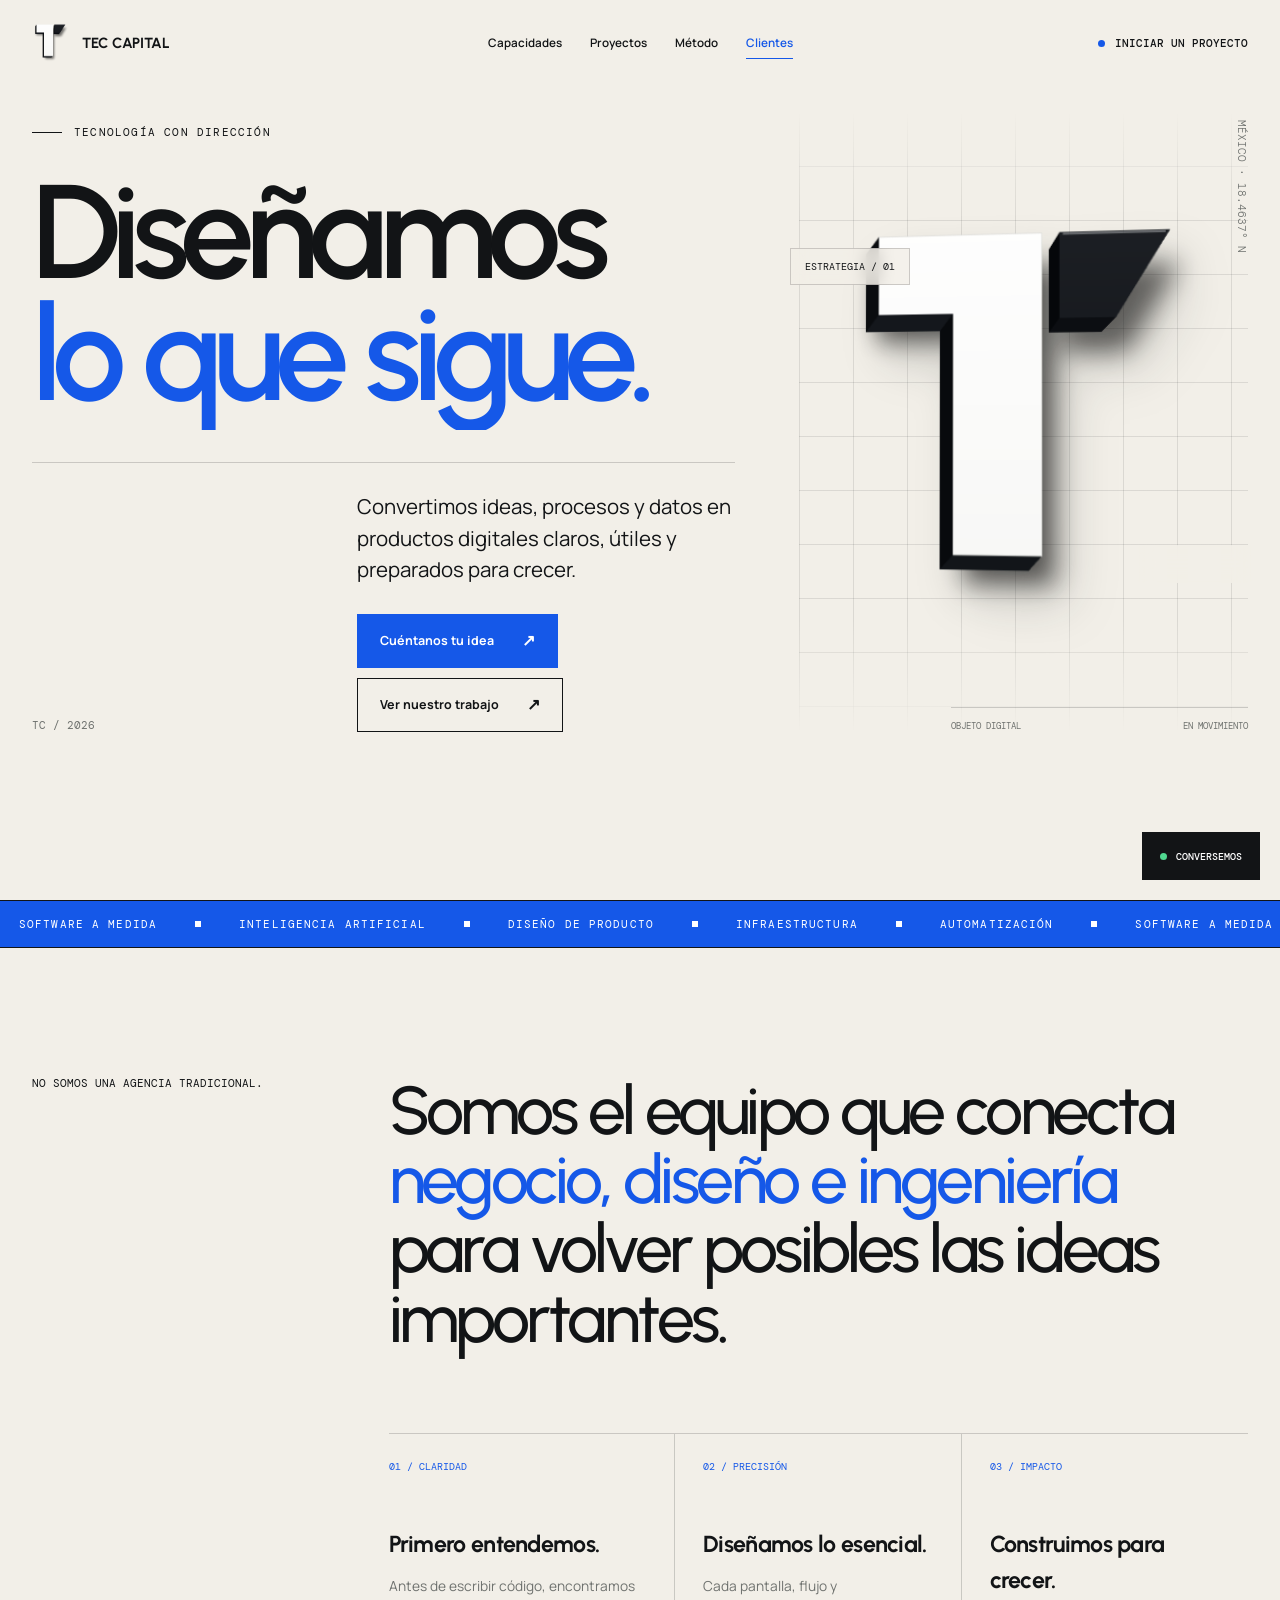
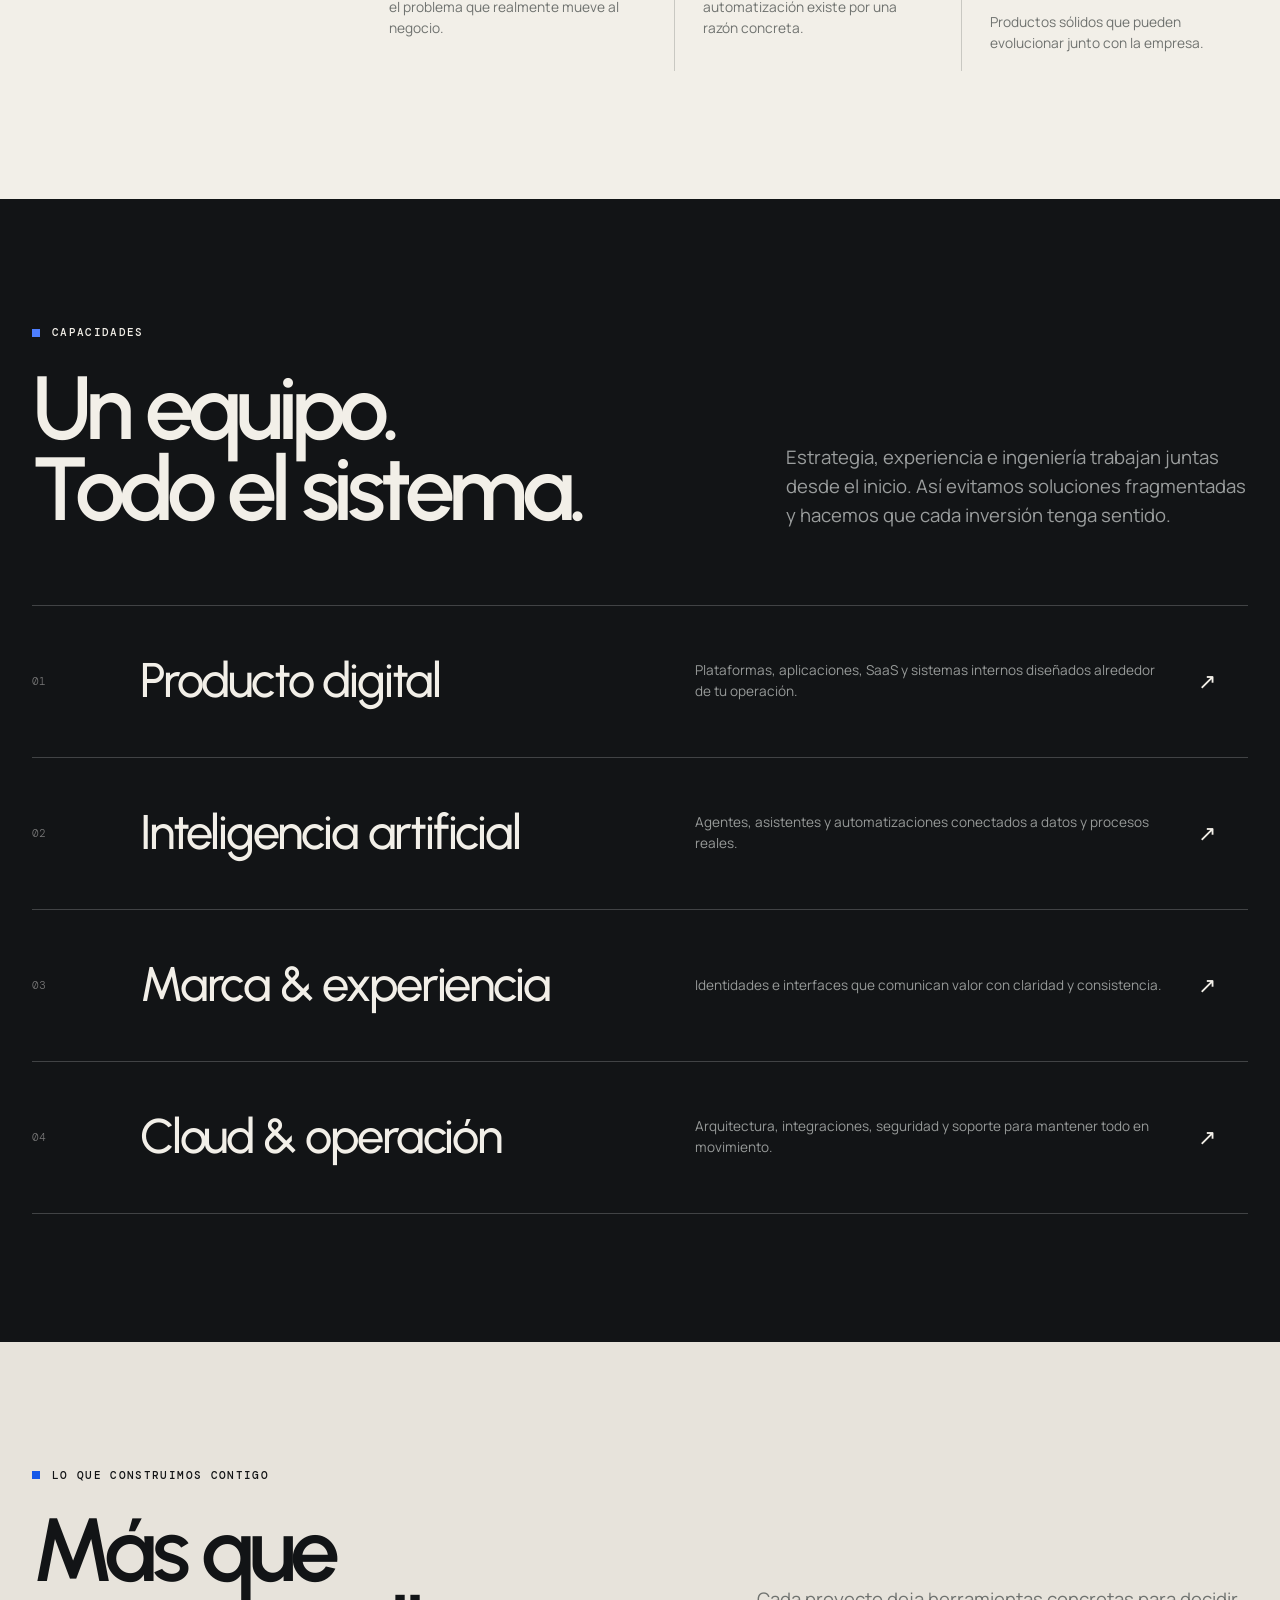
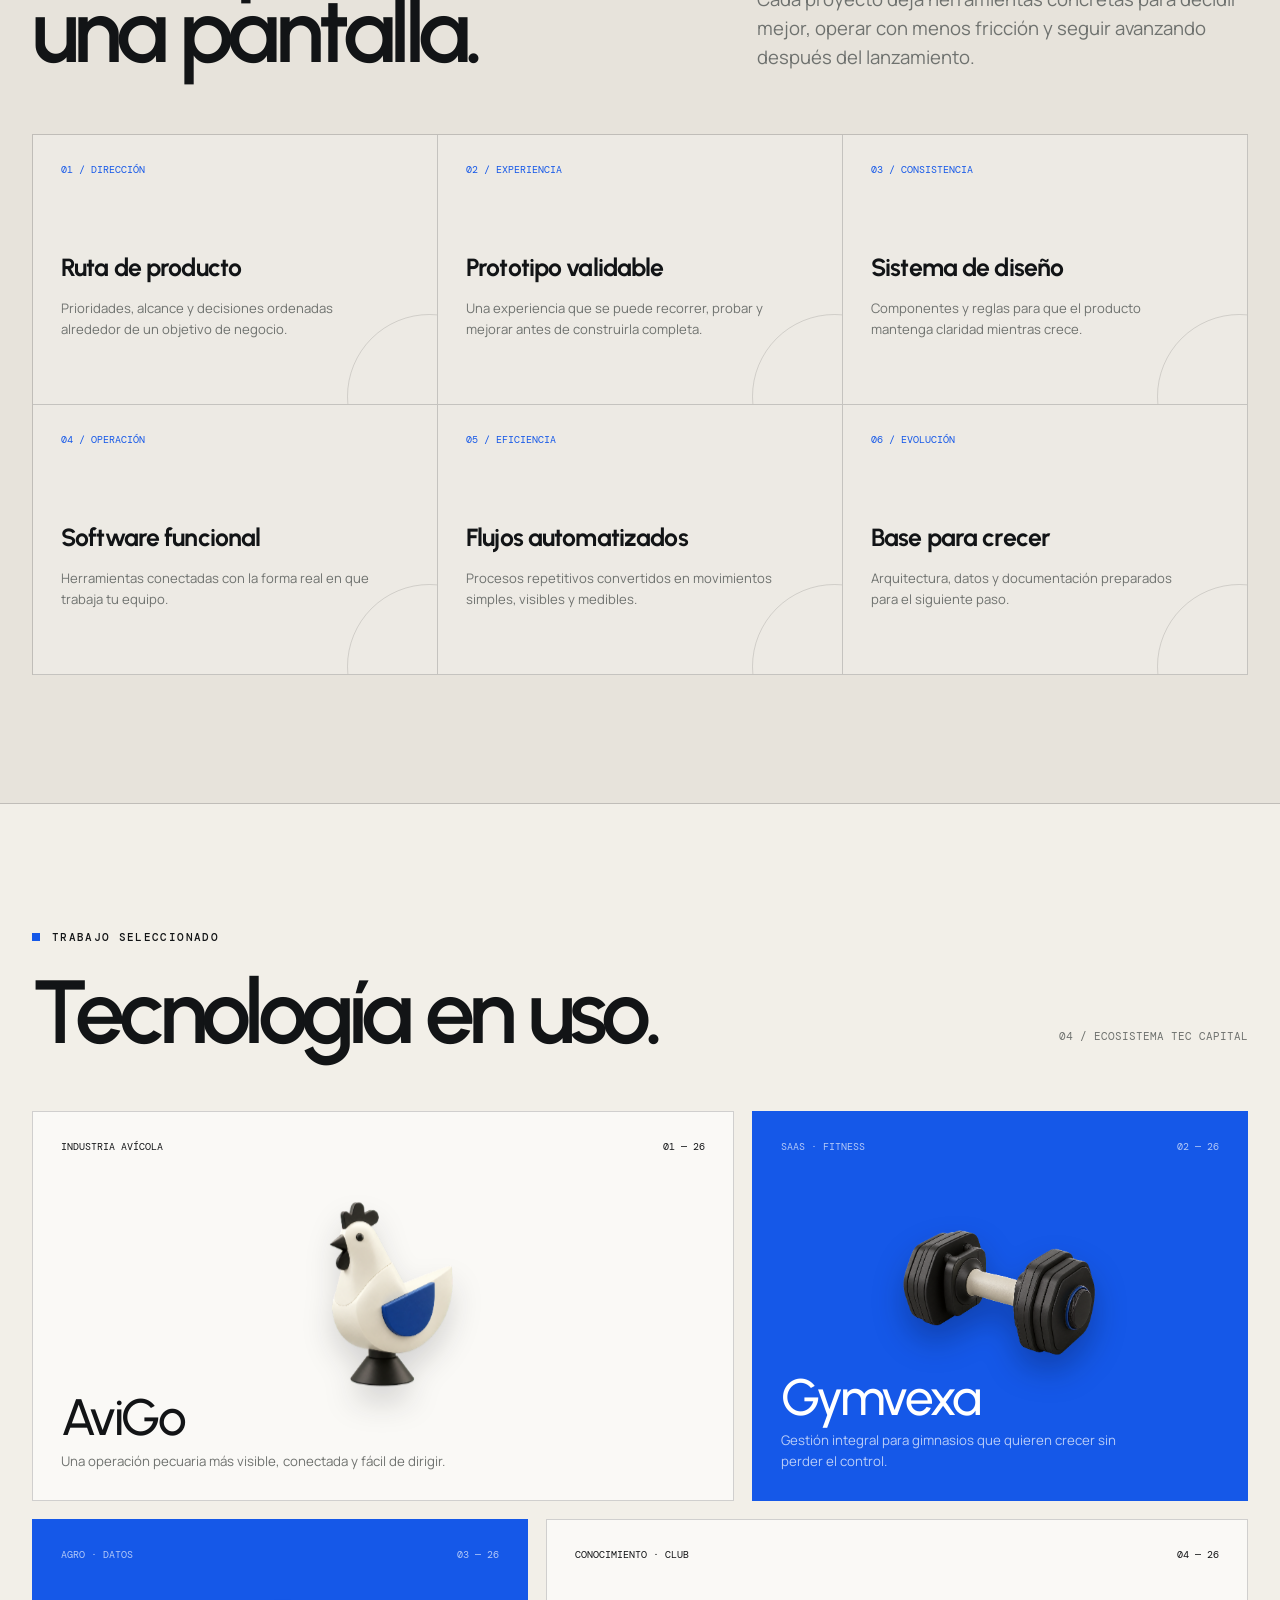
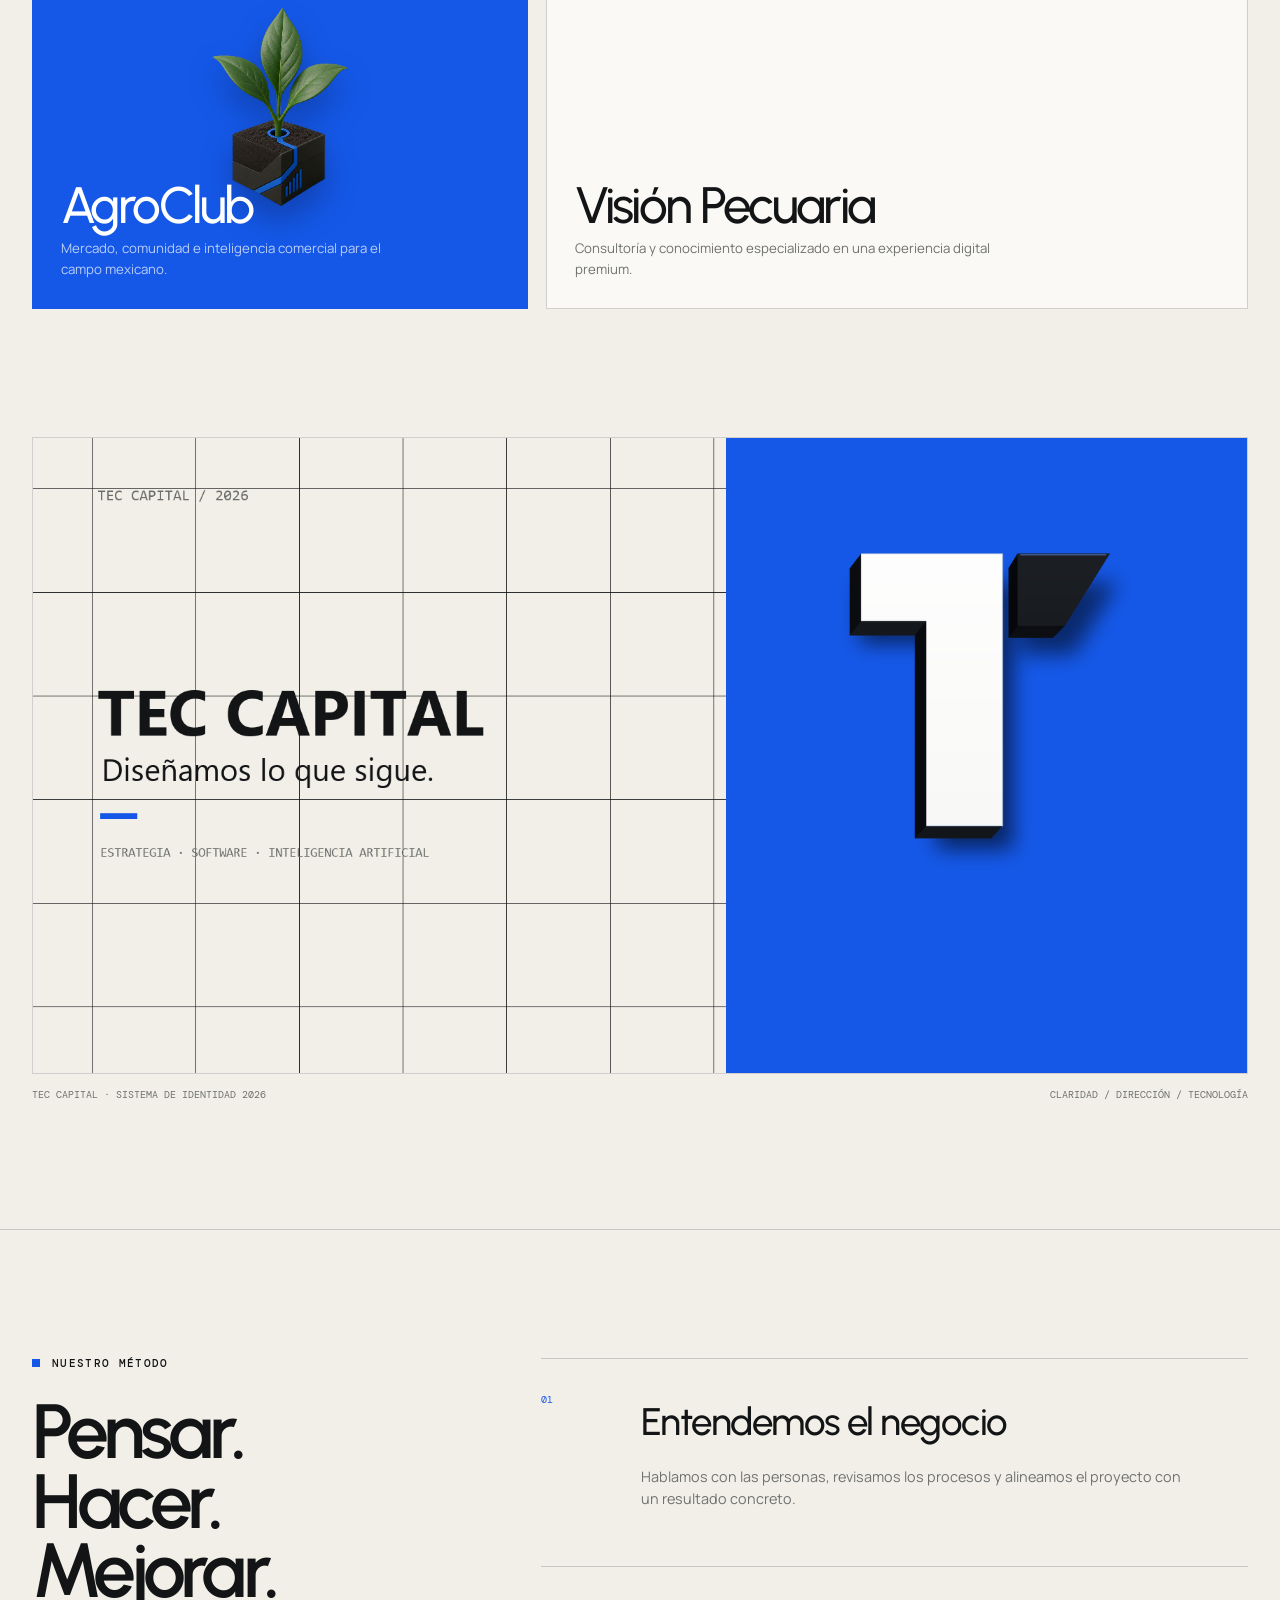
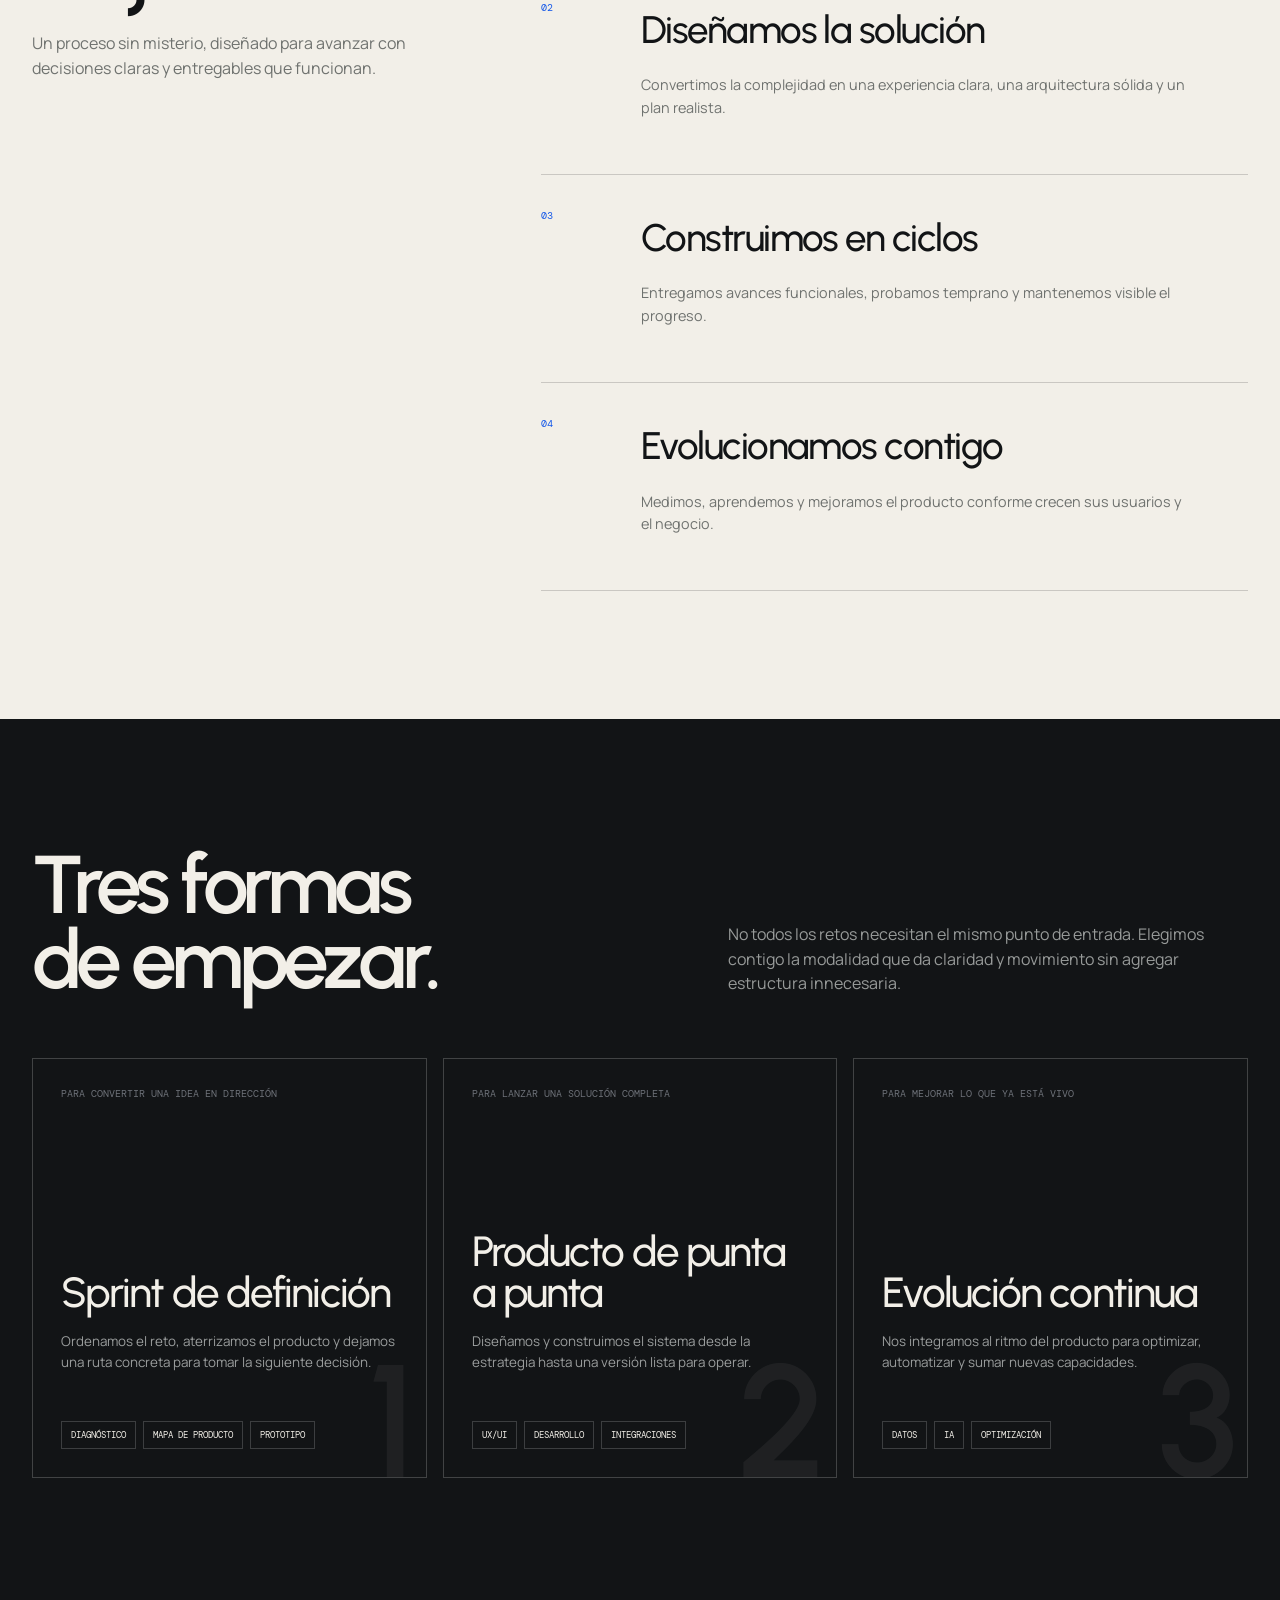
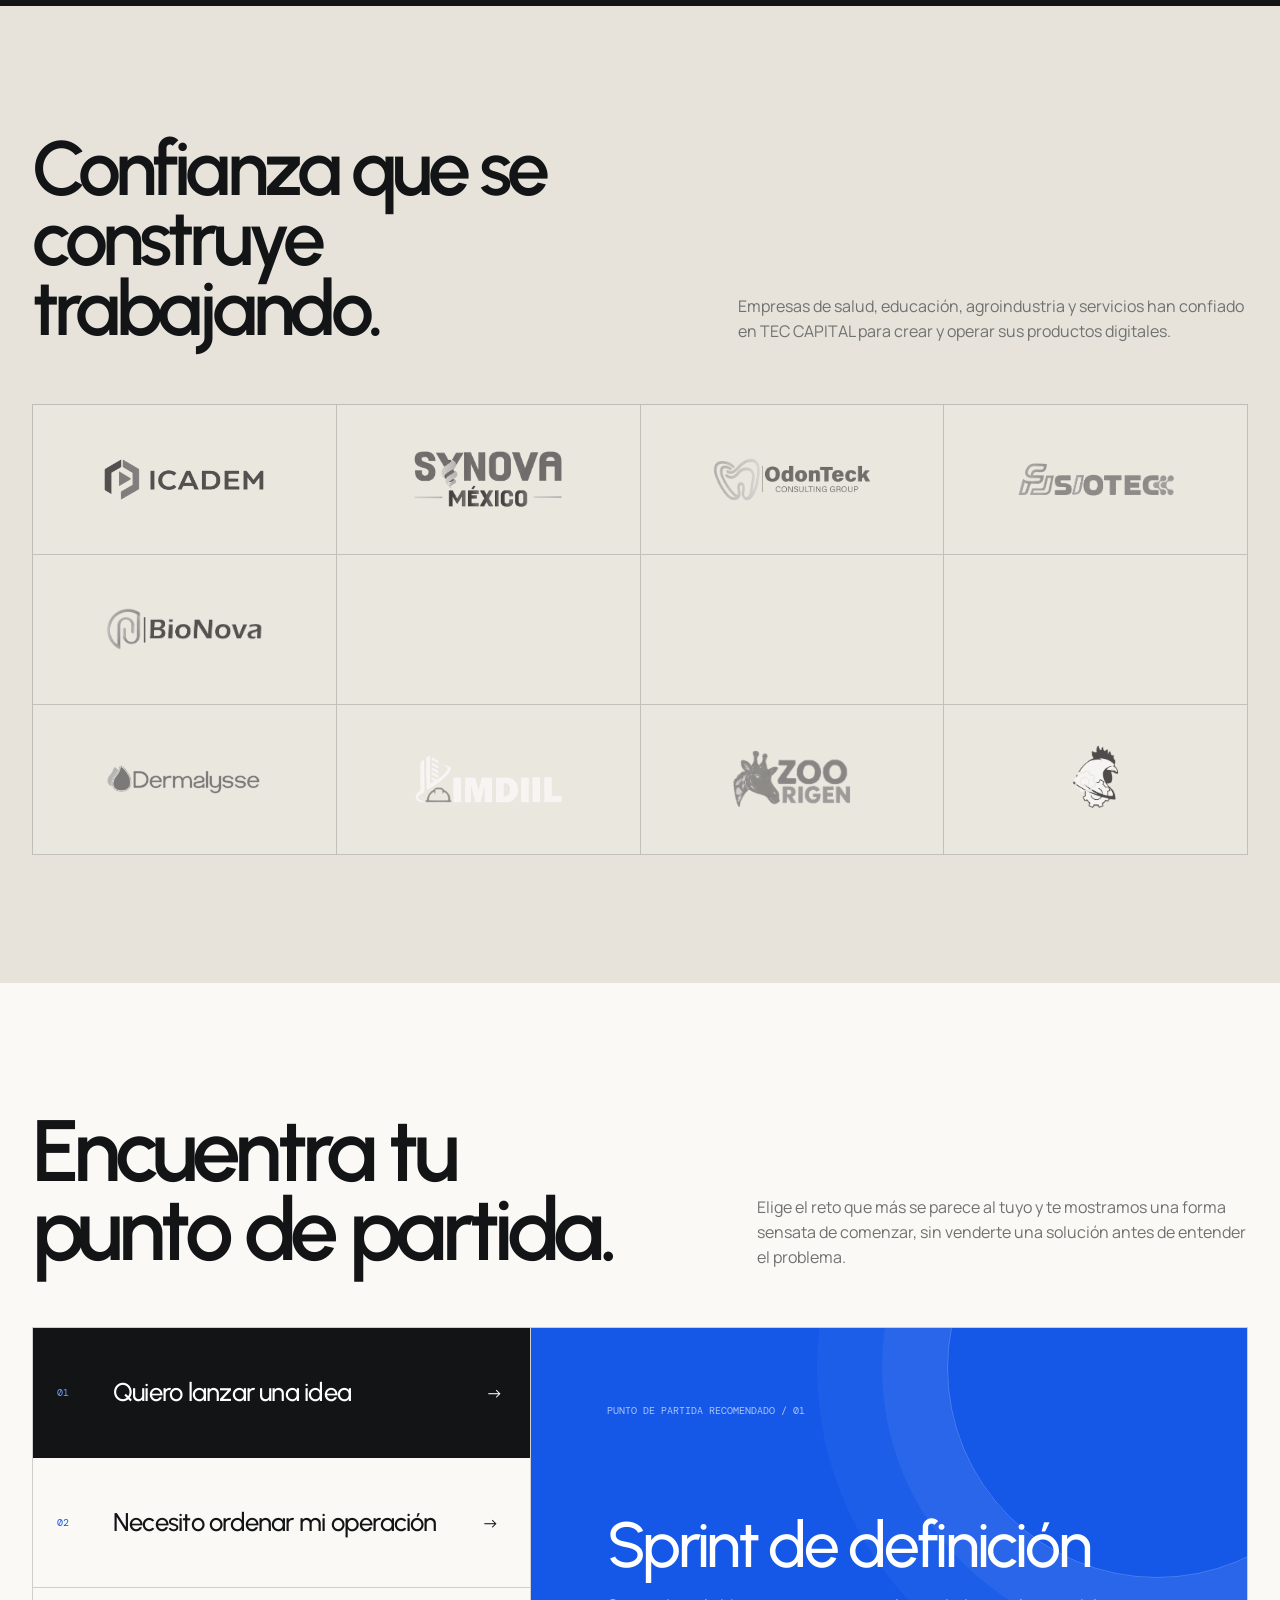
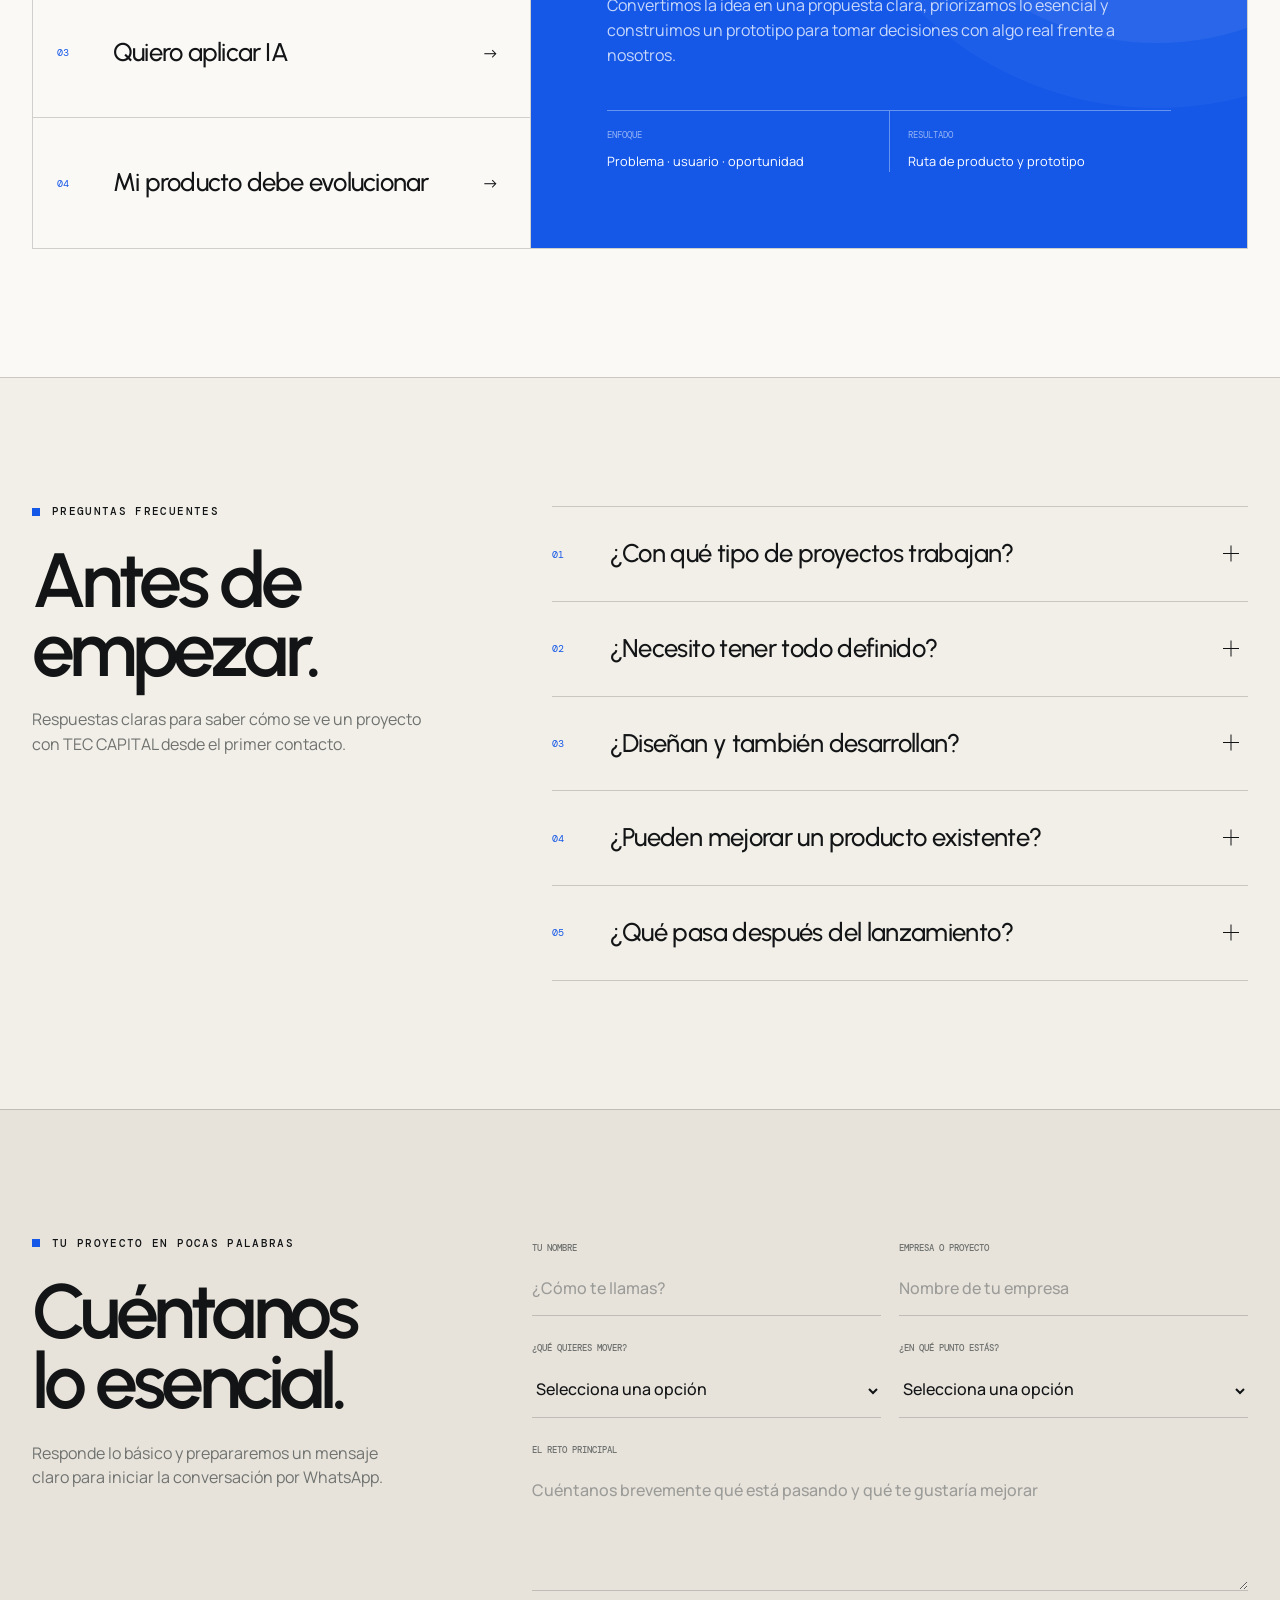
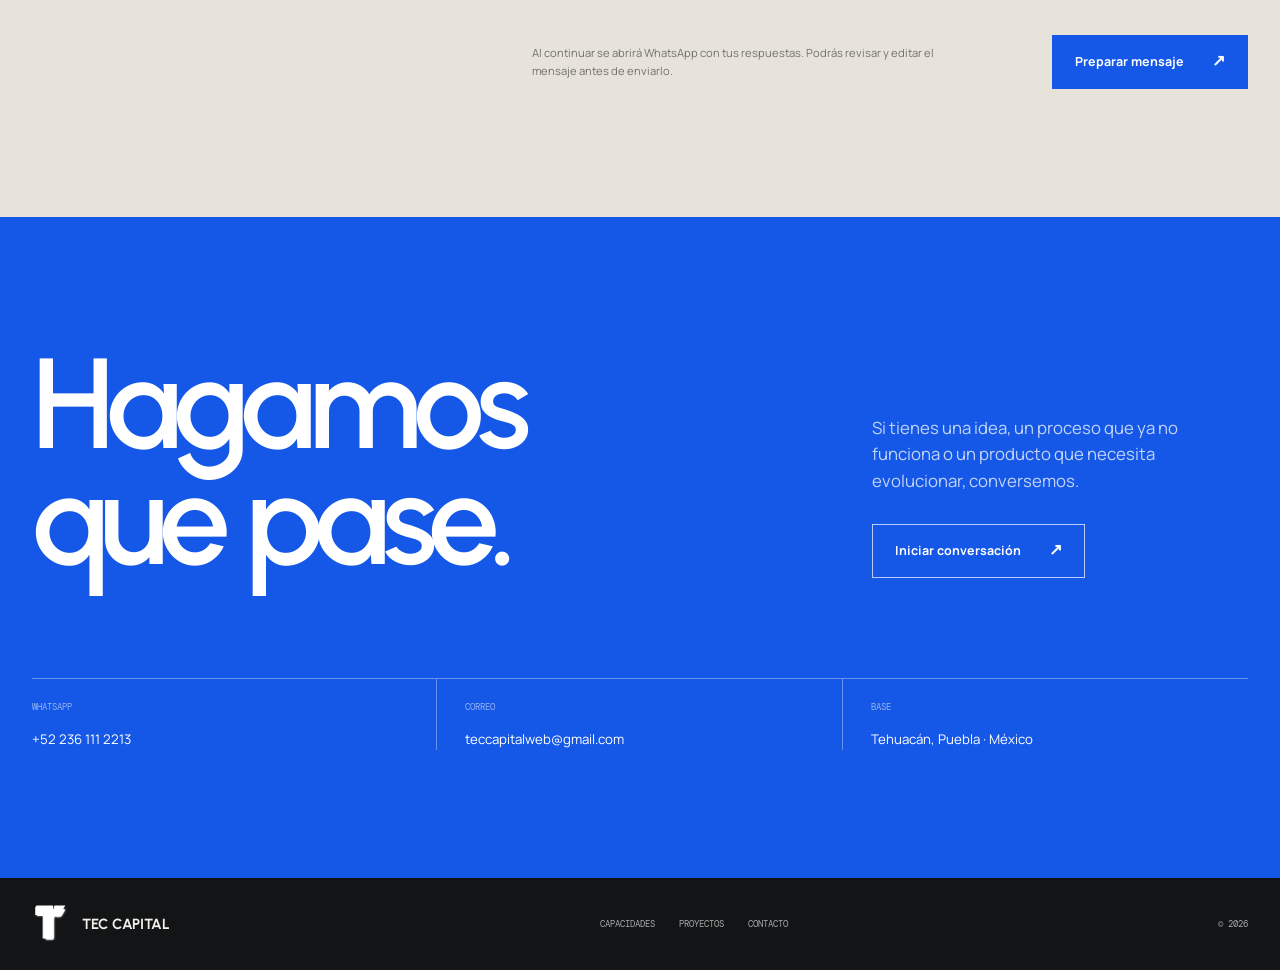
==== index.html @ bfef9bd7 "Add interactive case studies and a smart project brief" ====
<!DOCTYPE html>
<html lang="es-MX">
<head>
  <meta charset="UTF-8">
  <meta name="viewport" content="width=device-width, initial-scale=1, viewport-fit=cover">
  <meta name="theme-color" content="#f2efe8">
  <title>TEC CAPITAL — Diseñamos lo que sigue</title>
  <meta name="description" content="Estrategia, software, inteligencia artificial y diseño para empresas que quieren avanzar con claridad.">
  <meta property="og:type" content="website">
  <meta property="og:locale" content="es_MX">
  <meta property="og:title" content="TEC CAPITAL — Diseñamos lo que sigue">
  <meta property="og:description" content="Convertimos ideas, procesos y datos en productos digitales que mueven empresas.">
  <meta property="og:image" content="assets/img/brand-editorial-white.png">
  <meta name="twitter:card" content="summary_large_image">
  <meta name="twitter:title" content="TEC CAPITAL — Diseñamos lo que sigue">
  <meta name="twitter:description" content="Estrategia, software, inteligencia artificial y diseño.">
  <meta name="twitter:image" content="assets/img/brand-editorial-white.png">
  <link rel="icon" type="image/png" href="assets/img/logo-t-hd.png">
  <link rel="preconnect" href="https://fonts.googleapis.com">
  <link rel="preconnect" href="https://fonts.gstatic.com" crossorigin>
  <link href="https://fonts.googleapis.com/css2?family=DM+Mono:wght@300;400;500&family=Manrope:wght@400;500;600;700&family=Urbanist:wght@500;600;700&display=swap" rel="stylesheet">
  <style>
    :root {
      --paper: #f2efe8;
      --paper-deep: #e7e3db;
      --white: #faf9f6;
      --ink: #121416;
      --ink-soft: #282c30;
      --blue: #1558e8;
      --blue-dark: #0d41b5;
      --muted: #6f726f;
      --line: rgba(18, 20, 22, .18);
      --line-soft: rgba(18, 20, 22, .1);
      --sans: 'Manrope', sans-serif;
      --display: 'Urbanist', sans-serif;
      --mono: 'DM Mono', monospace;
      --wrap: 1340px;
      --ease: cubic-bezier(.2, .76, .22, 1);
    }

    *, *::before, *::after { box-sizing: border-box; }
    html { scroll-behavior: smooth; }
    body {
      margin: 0;
      min-width: 320px;
      overflow-x: hidden;
      color: var(--ink);
      background: var(--paper);
      font-family: var(--sans);
      font-size: 16px;
      line-height: 1.55;
      -webkit-font-smoothing: antialiased;
    }
    body.menu-open { overflow: hidden; }
    a { color: inherit; text-decoration: none; }
    button { color: inherit; font: inherit; }
    img { display: block; max-width: 100%; }
    ::selection { color: #fff; background: var(--blue); }
    :focus-visible { outline: 2px solid var(--blue); outline-offset: 4px; }
    .wrap { width: min(var(--wrap), calc(100% - 64px)); margin-inline: auto; }
    .section { padding: clamp(92px, 10vw, 150px) 0; }
    .section-rule { border-top: 1px solid var(--line); }
    .eyebrow { display: flex; align-items: center; gap: 12px; margin-bottom: 28px; font: 500 .7rem/1 var(--mono); letter-spacing: .12em; text-transform: uppercase; }
    .eyebrow::before { content: ''; width: 8px; height: 8px; background: var(--blue); }
    .display { margin: 0; font-family: var(--display); font-weight: 600; line-height: .91; letter-spacing: -.064em; }
    .section-title { max-width: 970px; margin-bottom: 32px; font-size: clamp(3rem, 7vw, 7.4rem); }
    .section-copy { max-width: 620px; margin: 0; color: var(--muted); font-size: clamp(1rem, 1.45vw, 1.18rem); }
    .reveal { opacity: 0; transform: translateY(28px); transition: opacity .75s var(--ease), transform .75s var(--ease); }
    .reveal.in { opacity: 1; transform: none; }
    .progress { position: fixed; top: 0; left: 0; z-index: 200; width: 0; height: 3px; background: var(--blue); }

    .btn { display: inline-flex; align-items: center; justify-content: space-between; gap: 28px; min-height: 54px; padding: 0 22px; border: 1px solid var(--ink); border-radius: 0; font-size: .78rem; font-weight: 700; transition: color .25s, background .25s, transform .25s var(--ease); }
    .btn::after { content: '↗'; font-family: var(--mono); font-size: 1rem; transition: transform .25s var(--ease); }
    .btn:hover { color: var(--paper); background: var(--ink); transform: translateY(-3px); }
    .btn:hover::after { transform: translate(3px, -3px); }
    .btn-blue { color: #fff; border-color: var(--blue); background: var(--blue); }
    .btn-blue:hover { border-color: var(--ink); background: var(--ink); }

    /* Header */
    .header { position: fixed; inset: 0 0 auto; z-index: 100; border-bottom: 1px solid transparent; transition: background .3s, border-color .3s; }
    .header.scrolled { border-color: var(--line-soft); background: rgba(242, 239, 232, .9); backdrop-filter: blur(18px); }
    .nav { display: grid; grid-template-columns: 1fr auto 1fr; align-items: center; height: 86px; }
    .brand { display: inline-flex; align-items: center; gap: 12px; justify-self: start; position: relative; z-index: 102; }
    .brand img { width: 38px; height: 42px; object-fit: contain; }
    .brand strong { font-family: var(--display); font-size: .92rem; font-weight: 700; letter-spacing: -.02em; }
    .nav-links { display: flex; align-items: center; justify-content: center; gap: 28px; }
    .nav-links a { position: relative; font-size: .73rem; font-weight: 600; }
    .nav-links a::after { content: ''; position: absolute; right: 0; bottom: -7px; left: 0; height: 1px; background: var(--ink); transform: scaleX(0); transform-origin: right; transition: transform .3s var(--ease); }
    .nav-links a:hover::after { transform: scaleX(1); transform-origin: left; }
    .nav-links a.active { color: var(--blue); }
    .nav-links a.active::after { background: var(--blue); transform: scaleX(1); }
    .nav-contact { justify-self: end; display: inline-flex; align-items: center; gap: 10px; font: 500 .68rem var(--mono); text-transform: uppercase; }
    .nav-contact i { width: 7px; height: 7px; border-radius: 50%; background: var(--blue); animation: blink 2.2s infinite; }
    @keyframes blink { 50% { opacity: .28; } }
    .menu-toggle { display: none; position: relative; z-index: 102; width: 44px; height: 44px; padding: 0; border: 1px solid var(--line); background: transparent; cursor: pointer; }
    .menu-toggle span { position: absolute; left: 12px; width: 19px; height: 1px; background: var(--ink); transition: transform .3s, top .3s; }
    .menu-toggle span:first-child { top: 17px; }
    .menu-toggle span:last-child { top: 25px; }
    .menu-toggle[aria-expanded="true"] span:first-child { top: 21px; transform: rotate(45deg); }
    .menu-toggle[aria-expanded="true"] span:last-child { top: 21px; transform: rotate(-45deg); }

    /* Hero */
    .hero { min-height: 100svh; display: grid; align-items: start; padding: 112px 0 40px; overflow: hidden; }
    .hero-grid { display: grid; grid-template-columns: 1.22fr .78fr; gap: clamp(30px, 5vw, 80px); align-items: end; }
    .hero-label { display: flex; align-items: center; gap: 12px; margin-bottom: 32px; font: 400 .68rem var(--mono); letter-spacing: .11em; text-transform: uppercase; }
    .hero-label::before { content: ''; width: 30px; height: 1px; background: var(--ink); }
    .hero h1 { max-width: 940px; font-size: clamp(4.6rem, 10.4vw, 10.7rem); }
    .hero-line { display: block; overflow: hidden; }
    .hero-line:last-child { margin-bottom: -.12em; padding-bottom: .12em; }
    .hero-word { display: block; transform: translateY(112%); animation: intro .95s var(--ease) forwards; }
    .hero-line:nth-child(2) .hero-word { color: var(--blue); animation-delay: .12s; }
    @keyframes intro { to { transform: none; } }
    .hero-bottom { display: grid; grid-template-columns: .88fr 1.12fr; gap: 28px; align-items: end; margin-top: 48px; padding-top: 28px; border-top: 1px solid var(--line); }
    .hero-index { font: 400 .68rem var(--mono); color: var(--muted); }
    .hero-copy p { max-width: 570px; margin: 0 0 28px; font-size: clamp(1.02rem, 1.7vw, 1.28rem); }
    .hero-actions { display: flex; flex-wrap: wrap; gap: 10px; }

    .hero-art { position: relative; min-height: 620px; perspective: 1100px; }
    .art-grid { position: absolute; inset: 0; background-image: linear-gradient(var(--line-soft) 1px, transparent 1px), linear-gradient(90deg, var(--line-soft) 1px, transparent 1px); background-size: 54px 54px; mask-image: linear-gradient(to bottom, transparent, #000 17%, #000 82%, transparent); }
    .art-number { position: absolute; top: 8px; right: 0; font: 300 .66rem var(--mono); color: var(--muted); writing-mode: vertical-rl; }
    .mark-scene { position: absolute; top: 50%; left: 50%; width: 390px; height: 500px; transform: translate(-50%, -50%) rotateX(var(--rx, 1deg)) rotateY(var(--ry, -8deg)); transform-style: preserve-3d; transition: transform .3s ease-out; }
    .mark-scene img { width: 100%; height: 100%; object-fit: contain; filter: drop-shadow(18px 24px 20px rgba(18, 20, 22, .18)); }
    .art-note { position: absolute; padding: 11px 14px; border: 1px solid var(--line); background: rgba(242, 239, 232, .84); backdrop-filter: blur(8px); font: 400 .61rem var(--mono); text-transform: uppercase; }
    .note-a { top: 22%; left: -2%; }
    .note-b { right: -1%; bottom: 24%; }
    .art-caption { position: absolute; right: 0; bottom: 0; display: flex; justify-content: space-between; width: 66%; padding-top: 12px; border-top: 1px solid var(--line); color: var(--muted); font: 400 .59rem var(--mono); text-transform: uppercase; }

    .ticker { overflow: hidden; border-block: 1px solid var(--ink); background: var(--blue); color: #fff; }
    .ticker-row { display: flex; width: max-content; animation: ticker 30s linear infinite; }
    .ticker-track { display: flex; align-items: center; gap: 38px; padding: 16px 19px; font: 400 .7rem var(--mono); letter-spacing: .1em; white-space: nowrap; text-transform: uppercase; }
    .ticker-track i { width: 6px; height: 6px; background: #fff; }
    @keyframes ticker { to { transform: translateX(-50%); } }

    /* Statement */
    .statement-grid { display: grid; grid-template-columns: .5fr 1.5fr; gap: 70px; }
    .statement-label { font: 400 .68rem var(--mono); text-transform: uppercase; }
    .statement-main { font-family: var(--display); font-size: clamp(2.5rem, 5.3vw, 6rem); font-weight: 500; line-height: 1.02; letter-spacing: -.052em; }
    .statement-main em { color: var(--blue); font-style: normal; }
    .principles { display: grid; grid-template-columns: repeat(3, 1fr); gap: 0; margin-top: 80px; border-top: 1px solid var(--line); }
    .principle { min-height: 230px; padding: 26px 28px 18px 0; border-right: 1px solid var(--line); }
    .principle + .principle { padding-left: 28px; }
    .principle:last-child { border: 0; }
    .principle small { display: block; margin-bottom: 54px; font: 400 .63rem var(--mono); color: var(--blue); }
    .principle h3 { margin: 0 0 12px; font-family: var(--display); font-size: 1.45rem; letter-spacing: -.03em; }
    .principle p { max-width: 320px; margin: 0; color: var(--muted); font-size: .86rem; }

    /* Capabilities */
    .capabilities { color: var(--paper); background: var(--ink); }
    .capabilities .eyebrow::before { background: #4e7fff; }
    .capabilities .section-copy { color: #9a9d9d; }
    .cap-head { display: grid; grid-template-columns: 1.2fr .8fr; gap: 60px; align-items: end; margin-bottom: 75px; }
    .cap-head .section-title { margin-bottom: 0; }
    .cap-list { border-top: 1px solid rgba(255, 255, 255, .2); }
    .cap-row { position: relative; display: grid; grid-template-columns: 80px 1fr .9fr 50px; gap: 28px; align-items: center; min-height: 152px; border-bottom: 1px solid rgba(255, 255, 255, .2); overflow: hidden; transition: padding .4s var(--ease), color .3s; }
    .cap-row::before { content: ''; position: absolute; inset: 0; z-index: 0; background: var(--blue); transform: translateY(102%); transition: transform .45s var(--ease); }
    .cap-row:hover::before { transform: none; }
    .cap-row > * { position: relative; z-index: 1; }
    .cap-row small { font: 300 .67rem var(--mono); color: #777; transition: color .3s; }
    .cap-row h3 { margin: 0; font-family: var(--display); font-size: clamp(1.7rem, 3.8vw, 3.7rem); font-weight: 500; letter-spacing: -.045em; }
    .cap-row p { margin: 0; color: #979a99; font-size: .85rem; transition: color .3s; }
    .cap-row span { font-size: 1.4rem; transition: transform .35s var(--ease); }
    .cap-row:hover small, .cap-row:hover p { color: #fff; }
    .cap-row:hover span { transform: rotate(45deg); }

    /* Outcomes */
    .outcomes { border-bottom: 1px solid var(--line); background: var(--paper-deep); }
    .outcomes-head { display: grid; grid-template-columns: 1.15fr .85fr; gap: 60px; align-items: end; margin-bottom: 62px; }
    .outcomes-head .section-title { margin-bottom: 0; }
    .outcomes-head .section-copy { justify-self: end; }
    .outcome-grid { display: grid; grid-template-columns: repeat(3, 1fr); border-top: 1px solid var(--line); border-left: 1px solid var(--line); }
    .outcome-card { position: relative; min-height: 270px; padding: 28px; overflow: hidden; border-right: 1px solid var(--line); border-bottom: 1px solid var(--line); background: rgba(255, 255, 255, .24); transition: color .4s, background .4s, transform .4s var(--ease); }
    .outcome-card::before { content: ''; position: absolute; right: -75px; bottom: -75px; width: 165px; height: 165px; border: 1px solid currentColor; border-radius: 50%; opacity: .13; transition: transform .55s var(--ease), opacity .4s; }
    .outcome-card:hover { z-index: 2; color: #fff; background: var(--blue); transform: translateY(-6px); }
    .outcome-card:hover::before { opacity: .35; transform: scale(1.35); }
    .outcome-card small { display: block; margin-bottom: 72px; color: var(--blue); font: 400 .62rem var(--mono); transition: color .35s; }
    .outcome-card:hover small { color: rgba(255, 255, 255, .7); }
    .outcome-card h3 { margin: 0 0 12px; font-family: var(--display); font-size: 1.55rem; letter-spacing: -.035em; }
    .outcome-card p { max-width: 330px; margin: 0; color: var(--muted); font-size: .82rem; transition: color .35s; }
    .outcome-card:hover p { color: rgba(255, 255, 255, .76); }

    /* Work */
    .work-head { display: flex; align-items: end; justify-content: space-between; gap: 40px; margin-bottom: 58px; }
    .work-head .section-title { margin-bottom: 0; }
    .work-count { padding-bottom: 10px; font: 400 .67rem var(--mono); color: var(--muted); }
    .work-grid { display: grid; grid-template-columns: repeat(12, 1fr); gap: 18px; }
    .work-card { position: relative; display: flex; flex-direction: column; justify-content: space-between; min-height: 390px; padding: 28px; overflow: hidden; border: 1px solid var(--line); background: var(--white); transition: transform .35s var(--ease), box-shadow .35s; }
    .work-card:nth-child(1), .work-card:nth-child(4) { grid-column: span 7; }
    .work-card:nth-child(2), .work-card:nth-child(3) { grid-column: span 5; }
    .work-card:hover { transform: translateY(-8px); box-shadow: 0 24px 55px rgba(32, 34, 37, .1); }
    .work-card.blue { color: #fff; border-color: var(--blue); background: var(--blue); }
    .work-meta { position: relative; z-index: 2; display: flex; justify-content: space-between; gap: 20px; font: 400 .61rem var(--mono); text-transform: uppercase; }
    .work-card.blue .work-meta { color: rgba(255, 255, 255, .68); }
    .work-mark { position: absolute; z-index: 1; top: 47.5%; left: 50%; width: min(56%, 260px); height: 230px; object-fit: contain; transform: translate(-50%, -50%) scale(.95); filter: drop-shadow(0 18px 16px rgba(18, 20, 22, .16)); transition: transform .55s var(--ease), filter .55s var(--ease); }
    .work-mark.wide { width: min(72%, 330px); }
    .work-card:hover .work-mark { transform: translate(-50%, -52%) scale(1.04); filter: drop-shadow(0 25px 22px rgba(18, 20, 22, .22)); }
    .work-card.blue .work-mark { filter: drop-shadow(0 18px 16px rgba(4, 18, 54, .3)); }
    .work-card.blue:hover .work-mark { filter: drop-shadow(0 25px 22px rgba(4, 18, 54, .4)); }
    .work-bottom { position: relative; z-index: 2; padding-right: 92px; }
    .work-bottom h3 { margin: 0 0 9px; font-family: var(--display); font-size: clamp(2rem, 4vw, 4.2rem); font-weight: 500; line-height: .95; letter-spacing: -.05em; }
    .work-bottom p { max-width: 420px; margin: 0; color: var(--muted); font-size: .83rem; }
    .work-card.blue .work-bottom p { color: rgba(255, 255, 255, .7); }
    .case-trigger { position: absolute; inset: 0; z-index: 5; border: 0; background: transparent; cursor: pointer; }
    .case-trigger:focus-visible { outline: 3px solid var(--ink); outline-offset: -6px; }
    .work-card.blue .case-trigger:focus-visible { outline-color: #fff; }
    .case-hint { position: absolute; right: 25px; bottom: 25px; z-index: 4; display: inline-flex; align-items: center; gap: 8px; font: 500 .57rem var(--mono); text-transform: uppercase; opacity: 0; transform: translateY(8px); transition: opacity .3s, transform .3s var(--ease); pointer-events: none; }
    .work-card:hover .case-hint, .work-card:focus-within .case-hint { opacity: 1; transform: none; }

    .case-dialog { width: min(1180px, calc(100% - 36px)); max-height: calc(100svh - 36px); padding: 0; overflow: auto; border: 0; color: var(--ink); background: var(--paper); box-shadow: 0 35px 110px rgba(0, 0, 0, .3); }
    .case-dialog::backdrop { background: rgba(18, 20, 22, .72); backdrop-filter: blur(8px); }
    .case-dialog[open] { animation: dialogIn .45s var(--ease); }
    .case-close { position: sticky; z-index: 8; top: 18px; float: right; width: 46px; height: 46px; margin: 18px 18px -64px 0; border: 1px solid var(--line); color: var(--ink); background: rgba(242, 239, 232, .9); font-size: 1.35rem; cursor: pointer; backdrop-filter: blur(10px); }
    .case-layout { display: grid; grid-template-columns: .9fr 1.1fr; min-height: 700px; }
    .case-visual { position: relative; min-height: 620px; display: grid; place-items: center; overflow: hidden; color: #fff; background: var(--blue); }
    .case-visual::before { content: ''; position: absolute; width: 430px; height: 430px; border: 1px solid rgba(255, 255, 255, .25); border-radius: 50%; box-shadow: 0 0 0 70px rgba(255,255,255,.05), 0 0 0 140px rgba(255,255,255,.035); }
    .case-visual img { position: relative; z-index: 2; width: min(70%, 390px); max-height: 430px; object-fit: contain; filter: drop-shadow(0 28px 25px rgba(6, 18, 48, .28)); }
    .case-visual span { position: absolute; z-index: 3; right: 22px; bottom: 20px; font: 400 .58rem var(--mono); text-transform: uppercase; }
    .case-content { padding: clamp(42px, 6vw, 82px); }
    .case-content .eyebrow { margin-bottom: 38px; }
    .case-content h2 { margin: 0 0 22px; font-size: clamp(3.4rem, 7vw, 7rem); }
    .case-lead { max-width: 600px; margin: 0 0 55px; color: var(--muted); font-size: 1rem; }
    .case-detail-grid { display: grid; grid-template-columns: 1fr 1fr; border-top: 1px solid var(--line); }
    .case-detail { padding: 24px 24px 30px 0; }
    .case-detail + .case-detail { padding-left: 24px; border-left: 1px solid var(--line); }
    .case-detail small { display: block; margin-bottom: 12px; color: var(--blue); font: 400 .58rem var(--mono); text-transform: uppercase; }
    .case-detail p { margin: 0; color: var(--muted); font-size: .83rem; }
    .case-tags { display: flex; flex-wrap: wrap; gap: 8px; margin-top: 32px; }
    .case-tags span { padding: 8px 10px; border: 1px solid var(--line); font: 400 .56rem var(--mono); text-transform: uppercase; }

    @keyframes dialogIn { from { opacity: 0; transform: translateY(20px) scale(.985); } }

    /* Brand poster */
    .poster-section { padding: 0 0 clamp(92px, 10vw, 150px); }
    .poster-frame { position: relative; overflow: hidden; border: 1px solid var(--line); background: var(--white); }
    .poster-frame img { width: 100%; height: auto; object-fit: contain; transition: transform 1.2s var(--ease); }
    .poster-frame:hover img { transform: scale(1.018); }
    .poster-caption { display: flex; justify-content: space-between; gap: 20px; padding: 14px 0 0; font: 400 .61rem var(--mono); color: var(--muted); text-transform: uppercase; }

    /* Method */
    .method-grid { display: grid; grid-template-columns: .7fr 1.3fr; gap: clamp(60px, 10vw, 150px); }
    .method-intro { position: sticky; top: 128px; align-self: start; }
    .method-intro h2 { margin: 0 0 25px; font-size: clamp(3rem, 6vw, 6rem); }
    .method-intro p { color: var(--muted); }
    .steps { counter-reset: steps; border-top: 1px solid var(--line); }
    .step { counter-increment: steps; display: grid; grid-template-columns: 70px 1fr; gap: 30px; padding: 34px 0 55px; border-bottom: 1px solid var(--line); }
    .step::before { content: '0' counter(steps); font: 400 .65rem var(--mono); color: var(--blue); }
    .step h3 { margin: 0 0 14px; font-family: var(--display); font-size: clamp(1.7rem, 3vw, 2.7rem); font-weight: 500; letter-spacing: -.04em; }
    .step p { max-width: 550px; margin: 0; color: var(--muted); font-size: .9rem; }

    /* Engagement */
    .engagement { color: var(--paper); background: var(--ink); }
    .engagement-head { display: grid; grid-template-columns: 1fr 1fr; gap: 60px; align-items: end; margin-bottom: 62px; }
    .engagement-head h2 { margin: 0; font-size: clamp(3.2rem, 6.4vw, 6.7rem); }
    .engagement-head p { max-width: 520px; justify-self: end; margin: 0; color: #979a99; }
    .engagement-grid { display: grid; grid-template-columns: repeat(3, 1fr); gap: 16px; }
    .engagement-card { position: relative; min-height: 420px; display: flex; flex-direction: column; padding: 28px; overflow: hidden; border: 1px solid rgba(255, 255, 255, .2); transition: border-color .35s, transform .4s var(--ease); }
    .engagement-card::after { content: attr(data-index); position: absolute; right: 22px; bottom: -24px; color: rgba(255, 255, 255, .055); font: 600 10rem/1 var(--display); letter-spacing: -.08em; transition: transform .45s var(--ease), color .35s; }
    .engagement-card:hover { border-color: var(--blue); transform: translateY(-7px); }
    .engagement-card:hover::after { color: rgba(35, 96, 255, .35); transform: translateY(-10px); }
    .engagement-card small { color: #6d7178; font: 400 .62rem var(--mono); text-transform: uppercase; }
    .engagement-card h3 { position: relative; z-index: 1; margin: auto 0 18px; font-family: var(--display); font-size: clamp(2rem, 3.3vw, 3.4rem); font-weight: 500; line-height: .96; letter-spacing: -.045em; }
    .engagement-card p { position: relative; z-index: 1; max-width: 360px; min-height: 62px; margin: 0 0 28px; color: #9a9d9d; font-size: .84rem; }
    .engagement-list { position: relative; z-index: 1; display: flex; flex-wrap: wrap; gap: 7px; padding: 0; margin: 0; list-style: none; }
    .engagement-list li { padding: 7px 9px; border: 1px solid rgba(255, 255, 255, .18); font: 400 .56rem var(--mono); text-transform: uppercase; }

    /* Clients */
    .clients { background: var(--paper-deep); }
    .clients-head { display: grid; grid-template-columns: 1fr 1fr; gap: 40px; align-items: end; margin-bottom: 60px; }
    .clients-head h2 { margin: 0; font-size: clamp(2.8rem, 6vw, 6.2rem); }
    .clients-head p { max-width: 510px; justify-self: end; margin: 0; color: var(--muted); }
    .logo-grid { display: grid; grid-template-columns: repeat(4, 1fr); border-top: 1px solid var(--line); border-left: 1px solid var(--line); }
    .logo-cell { display: grid; place-items: center; min-height: 150px; padding: 28px; border-right: 1px solid var(--line); border-bottom: 1px solid var(--line); background: rgba(255, 255, 255, .12); transition: background .3s; }
    .logo-cell:hover { background: var(--white); }
    .logo-cell img { max-width: 170px; max-height: 68px; object-fit: contain; filter: grayscale(1); opacity: .72; transition: filter .3s, opacity .3s, transform .3s; }
    .logo-cell:hover img { filter: none; opacity: 1; transform: scale(1.04); }

    /* Diagnostic */
    .diagnostic { background: var(--white); }
    .diagnostic-head { display: grid; grid-template-columns: 1.15fr .85fr; gap: 60px; align-items: end; margin-bottom: 58px; }
    .diagnostic-head h2 { margin: 0; font-size: clamp(3.3rem, 6.8vw, 7rem); }
    .diagnostic-head p { max-width: 500px; justify-self: end; margin: 0; color: var(--muted); }
    .diagnostic-shell { display: grid; grid-template-columns: .82fr 1.18fr; min-height: 520px; border: 1px solid var(--line); }
    .diagnostic-options { border-right: 1px solid var(--line); }
    .diagnostic-option { width: 100%; min-height: 130px; display: grid; grid-template-columns: 44px 1fr 24px; gap: 12px; align-items: center; padding: 24px; border: 0; border-bottom: 1px solid var(--line); color: var(--ink); background: transparent; text-align: left; cursor: pointer; transition: color .3s, background .3s; }
    .diagnostic-option:last-child { border-bottom: 0; }
    .diagnostic-option small { color: var(--blue); font: 400 .61rem var(--mono); }
    .diagnostic-option strong { font-family: var(--display); font-size: clamp(1.35rem, 2vw, 2rem); font-weight: 500; letter-spacing: -.03em; }
    .diagnostic-option span { font-size: 1.05rem; transition: transform .3s var(--ease); }
    .diagnostic-option:hover, .diagnostic-option.active { color: #fff; background: var(--ink); }
    .diagnostic-option.active small { color: #73a0ff; }
    .diagnostic-option:hover span, .diagnostic-option.active span { transform: translateX(4px); }
    .diagnostic-result { position: relative; display: flex; flex-direction: column; justify-content: flex-end; padding: clamp(34px, 6vw, 76px); overflow: hidden; color: #fff; background: var(--blue); }
    .diagnostic-result::before { content: ''; position: absolute; top: -170px; right: -120px; width: 420px; height: 420px; border: 1px solid rgba(255, 255, 255, .22); border-radius: 50%; box-shadow: 0 0 0 65px rgba(255, 255, 255, .05), 0 0 0 130px rgba(255, 255, 255, .035); transition: transform .8s var(--ease); }
    .diagnostic-result.changing::before { transform: scale(.8) rotate(22deg); }
    .diagnostic-result > * { position: relative; z-index: 1; }
    .diagnostic-result small { margin-bottom: auto; font: 400 .62rem var(--mono); color: rgba(255, 255, 255, .65); text-transform: uppercase; }
    .diagnostic-result h3 { max-width: 680px; margin: 0 0 18px; font-family: var(--display); font-size: clamp(2.6rem, 5vw, 5.4rem); font-weight: 500; line-height: .94; letter-spacing: -.052em; }
    .diagnostic-result > p { max-width: 610px; margin: 0 0 42px; color: rgba(255, 255, 255, .76); }
    .diagnostic-meta { display: grid; grid-template-columns: 1fr 1fr; border-top: 1px solid rgba(255, 255, 255, .35); }
    .diagnostic-meta div { padding: 18px 18px 0 0; }
    .diagnostic-meta div + div { padding-left: 18px; border-left: 1px solid rgba(255, 255, 255, .35); }
    .diagnostic-meta b { display: block; margin-bottom: 7px; font: 400 .56rem var(--mono); color: rgba(255, 255, 255, .55); text-transform: uppercase; }
    .diagnostic-meta span { font-size: .8rem; }

    /* FAQ */
    .faq { border-top: 1px solid var(--line); }
    .faq-grid { display: grid; grid-template-columns: .72fr 1.28fr; gap: clamp(60px, 10vw, 150px); }
    .faq-intro { position: sticky; top: 128px; align-self: start; }
    .faq-intro h2 { margin: 0 0 22px; font-size: clamp(3rem, 6vw, 6rem); }
    .faq-intro p { max-width: 420px; color: var(--muted); }
    .faq-list { border-top: 1px solid var(--line); }
    .faq-item { border-bottom: 1px solid var(--line); }
    .faq-question { width: 100%; display: grid; grid-template-columns: 42px 1fr 28px; gap: 16px; align-items: center; padding: 27px 0; border: 0; background: transparent; text-align: left; cursor: pointer; }
    .faq-question small { color: var(--blue); font: 400 .62rem var(--mono); }
    .faq-question strong { font-family: var(--display); font-size: clamp(1.25rem, 2vw, 1.7rem); font-weight: 500; letter-spacing: -.025em; }
    .faq-question i { position: relative; width: 22px; height: 22px; font-style: normal; }
    .faq-question i::before, .faq-question i::after { content: ''; position: absolute; top: 10px; left: 3px; width: 16px; height: 1px; background: var(--ink); transition: transform .3s var(--ease); }
    .faq-question i::after { transform: rotate(90deg); }
    .faq-question[aria-expanded="true"] i::after { transform: rotate(0); }
    .faq-answer { display: grid; grid-template-rows: 0fr; transition: grid-template-rows .45s var(--ease); }
    .faq-answer > div { overflow: hidden; }
    .faq-answer p { max-width: 650px; margin: 0 28px 28px 58px; color: var(--muted); font-size: .9rem; }
    .faq-question[aria-expanded="true"] + .faq-answer { grid-template-rows: 1fr; }

    /* Project brief */
    .brief { border-top: 1px solid var(--line); background: var(--paper-deep); }
    .brief-grid { display: grid; grid-template-columns: .7fr 1.3fr; gap: clamp(60px, 9vw, 130px); }
    .brief-intro { align-self: start; position: sticky; top: 128px; }
    .brief-intro h2 { margin: 0 0 24px; font-size: clamp(3.2rem, 6vw, 6.4rem); }
    .brief-intro p { max-width: 420px; color: var(--muted); }
    .brief-form { display: grid; grid-template-columns: 1fr 1fr; gap: 26px 18px; padding-top: 4px; }
    .field { display: flex; flex-direction: column; gap: 10px; }
    .field.full { grid-column: 1 / -1; }
    .field label { font: 500 .58rem var(--mono); color: var(--muted); text-transform: uppercase; }
    .field input, .field select, .field textarea { width: 100%; border: 0; border-bottom: 1px solid var(--line); border-radius: 0; padding: 13px 0 16px; color: var(--ink); background: transparent; font: 500 1rem var(--sans); outline: none; transition: border-color .25s; }
    .field textarea { min-height: 125px; resize: vertical; }
    .field input:focus, .field select:focus, .field textarea:focus { border-color: var(--blue); }
    .field input::placeholder, .field textarea::placeholder { color: #9b9b98; }
    .brief-submit { grid-column: 1 / -1; display: flex; align-items: center; justify-content: space-between; gap: 24px; margin-top: 18px; }
    .brief-submit p { max-width: 410px; margin: 0; color: var(--muted); font-size: .7rem; }

    /* Contact and footer */
    .contact { color: #fff; background: var(--blue); }
    .contact-top { display: grid; grid-template-columns: 1.35fr .65fr; gap: 60px; align-items: end; }
    .contact h2 { margin: 0; font-size: clamp(4rem, 10vw, 10.8rem); }
    .contact-side p { margin: 0 0 30px; color: rgba(255, 255, 255, .74); font-size: 1.05rem; }
    .contact .btn { color: #fff; border-color: rgba(255, 255, 255, .7); }
    .contact .btn:hover { color: var(--ink); background: #fff; }
    .contact-info { display: grid; grid-template-columns: repeat(3, 1fr); margin-top: 100px; border-top: 1px solid rgba(255, 255, 255, .35); }
    .contact-item { padding: 22px 28px 0 0; border-right: 1px solid rgba(255, 255, 255, .35); }
    .contact-item + .contact-item { padding-left: 28px; }
    .contact-item:last-child { border: 0; }
    .contact-item small { display: block; margin-bottom: 13px; font: 400 .59rem var(--mono); color: rgba(255, 255, 255, .55); text-transform: uppercase; }
    .contact-item a, .contact-item span { font-size: .83rem; }
    footer { color: #aaa; background: var(--ink); }
    .footer { display: flex; align-items: center; justify-content: space-between; gap: 20px; min-height: 92px; font: 400 .59rem var(--mono); text-transform: uppercase; }
    .footer .brand strong { color: var(--paper); }
    .footer .brand img { filter: brightness(0) invert(1); }
    .footer-links { display: flex; gap: 24px; }
    .footer-links a:hover { color: #fff; }
    .whatsapp { position: fixed; right: 20px; bottom: 20px; z-index: 90; display: flex; align-items: center; gap: 9px; min-height: 48px; padding: 0 18px; color: #fff; background: var(--ink); font: 500 .63rem var(--mono); text-transform: uppercase; transition: background .25s, transform .25s; }
    .whatsapp::before { content: ''; width: 7px; height: 7px; border-radius: 50%; background: #50d890; }
    .whatsapp:hover { background: var(--blue); transform: translateY(-3px); }

    @media (max-width: 1120px) {
      .nav { grid-template-columns: 1fr auto; }
      .nav-links { position: fixed; inset: 0; z-index: 101; display: flex; align-items: flex-start; justify-content: center; flex-direction: column; gap: 0; padding: 120px 32px 50px; background: var(--paper); opacity: 0; pointer-events: none; transform: translateY(-20px); transition: opacity .3s, transform .3s; }
      .nav-links.open { opacity: 1; pointer-events: auto; transform: none; }
      .nav-links a { width: 100%; padding: 14px 0; border-bottom: 1px solid var(--line); font: 600 clamp(2rem, 8vw, 4rem) var(--display); letter-spacing: -.04em; }
      .nav-contact { display: none; }
      .menu-toggle { display: block; }
      .hero-grid { grid-template-columns: 1fr; }
      .hero-art { min-height: 540px; }
      .hero-bottom { grid-template-columns: 120px 1fr; }
      .statement-grid, .method-grid { grid-template-columns: 1fr; }
      .method-intro { position: static; }
      .cap-head, .clients-head, .contact-top { grid-template-columns: 1fr; }
      .cap-head { gap: 25px; }
      .cap-row { grid-template-columns: 55px 1fr .9fr 35px; }
      .outcomes-head, .engagement-head { grid-template-columns: 1fr; }
      .outcomes-head .section-copy, .engagement-head p { justify-self: start; }
      .outcome-grid { grid-template-columns: repeat(2, 1fr); }
      .engagement-grid { grid-template-columns: 1fr; }
      .engagement-card { min-height: 350px; }
      .work-card:nth-child(n) { grid-column: span 6; }
      .case-layout { grid-template-columns: 1fr; }
      .case-visual { min-height: 480px; }
      .logo-grid { grid-template-columns: repeat(3, 1fr); }
      .clients-head p { justify-self: start; }
      .diagnostic-head { grid-template-columns: 1fr; }
      .diagnostic-head p { justify-self: start; }
      .diagnostic-shell { grid-template-columns: 1fr; }
      .diagnostic-options { border-right: 0; border-bottom: 1px solid var(--line); }
      .diagnostic-option { min-height: 100px; }
      .diagnostic-result { min-height: 520px; }
      .faq-grid { grid-template-columns: 1fr; }
      .faq-intro { position: static; }
      .brief-grid { grid-template-columns: 1fr; }
      .brief-intro { position: static; }
      .contact-side { max-width: 560px; }
    }

    @media (max-width: 680px) {
      .wrap { width: min(var(--wrap), calc(100% - 30px)); }
      .nav { height: 70px; }
      .hero { min-height: auto; padding-top: 118px; }
      .hero h1 { font-size: clamp(4rem, 20vw, 6.3rem); }
      .hero-bottom { grid-template-columns: 1fr; margin-top: 32px; }
      .hero-index { display: none; }
      .hero-actions .btn { width: 100%; }
      .hero-art { min-height: 440px; }
      .mark-scene { width: 290px; height: 400px; transform: translate(-50%, -50%) scale(.8); }
      .note-a { left: 0; }
      .note-b { right: 0; }
      .art-caption { width: 100%; }
      .section { padding: 88px 0; }
      .section-title { font-size: clamp(3.2rem, 15vw, 5.2rem); }
      .statement-main { font-size: clamp(2.4rem, 11vw, 3.8rem); }
      .principles { grid-template-columns: 1fr; }
      .principle, .principle + .principle { min-height: auto; padding: 26px 0 32px; border-right: 0; border-bottom: 1px solid var(--line); }
      .principle small { margin-bottom: 26px; }
      .cap-row { grid-template-columns: 38px 1fr 28px; gap: 12px; min-height: 125px; }
      .cap-row p { display: none; }
      .outcome-grid { grid-template-columns: 1fr; }
      .outcome-card { min-height: 230px; }
      .outcome-card small { margin-bottom: 52px; }
      .engagement-card { min-height: 330px; }
      .work-grid { grid-template-columns: 1fr; }
      .work-card:nth-child(n) { grid-column: 1 / -1; min-height: 340px; }
      .case-hint { opacity: 1; transform: none; }
      .case-dialog { width: calc(100% - 18px); max-height: calc(100svh - 18px); }
      .case-visual { min-height: 350px; }
      .case-content { padding: 38px 22px; }
      .case-detail-grid { grid-template-columns: 1fr; }
      .case-detail + .case-detail { padding-left: 0; border-left: 0; border-top: 1px solid var(--line); }
      .work-mark { top: 45.5%; width: min(58%, 230px); height: 195px; }
      .work-mark.wide { width: min(76%, 290px); }
      .work-head { display: block; }
      .work-count { margin-top: 20px; }
      .poster-frame img { min-height: 0; object-position: center; }
      .poster-caption { align-items: flex-start; flex-direction: column; }
      .step { grid-template-columns: 42px 1fr; gap: 12px; }
      .logo-grid { grid-template-columns: repeat(2, 1fr); }
      .logo-cell { min-height: 118px; padding: 18px; }
      .logo-cell img { max-width: 140px; max-height: 56px; }
      .diagnostic-result { min-height: 500px; padding: 28px 22px; }
      .diagnostic-meta { grid-template-columns: 1fr; }
      .diagnostic-meta div + div { padding-left: 0; border-left: 0; }
      .brief-form { grid-template-columns: 1fr; }
      .field.full, .brief-submit { grid-column: 1; }
      .brief-submit { align-items: stretch; flex-direction: column; }
      .brief-submit .btn { width: 100%; }
      .contact h2 { font-size: clamp(4rem, 20vw, 6.5rem); }
      .contact-info { grid-template-columns: 1fr; margin-top: 65px; }
      .contact-item, .contact-item + .contact-item { padding: 20px 0; border-right: 0; border-bottom: 1px solid rgba(255, 255, 255, .35); }
      .footer { align-items: flex-start; flex-direction: column; justify-content: center; padding: 28px 0 90px; }
      .footer-links { flex-wrap: wrap; }
      .whatsapp { right: 14px; bottom: 14px; }
      .whatsapp { width: 48px; padding: 0; justify-content: center; font-size: 0; }
    }

    @media (prefers-reduced-motion: reduce) {
      html { scroll-behavior: auto; }
      *, *::before, *::after { animation-duration: .001ms !important; animation-iteration-count: 1 !important; transition-duration: .001ms !important; }
      .reveal { opacity: 1; transform: none; }
      .hero-word { transform: none; }
    }
  </style>
</head>
<body>
  <div class="progress" id="progress" aria-hidden="true"></div>

  <header class="header" id="header">
    <div class="wrap nav">
      <a class="brand" href="#inicio" aria-label="TEC CAPITAL, inicio"><img src="assets/img/logo-t-hd.png" alt="" width="808" height="853"><strong>TEC CAPITAL</strong></a>
      <nav class="nav-links" id="navLinks" aria-label="Navegación principal">
        <a href="#capacidades">Capacidades</a>
        <a href="#proyectos">Proyectos</a>
        <a href="#metodo">Método</a>
        <a href="#clientes">Clientes</a>
      </nav>
      <a class="nav-contact" href="https://wa.me/5212361112213?text=Hola%20TEC%20CAPITAL%2C%20quiero%20platicarles%20un%20proyecto" target="_blank" rel="noopener"><i></i>Iniciar un proyecto</a>
      <button class="menu-toggle" id="menuToggle" type="button" aria-label="Abrir menú" aria-expanded="false" aria-controls="navLinks"><span></span><span></span></button>
    </div>
  </header>

  <main>
    <section class="hero" id="inicio">
      <div class="wrap hero-grid">
        <div>
          <div class="hero-label">Tecnología con dirección</div>
          <h1 class="display"><span class="hero-line"><span class="hero-word">Diseñamos</span></span><span class="hero-line"><span class="hero-word">lo que sigue.</span></span></h1>
          <div class="hero-bottom">
            <span class="hero-index">TC / 2026</span>
            <div class="hero-copy">
              <p>Convertimos ideas, procesos y datos en productos digitales claros, útiles y preparados para crecer.</p>
              <div class="hero-actions"><a class="btn btn-blue" href="https://wa.me/5212361112213?text=Hola%20TEC%20CAPITAL%2C%20tengo%20una%20idea" target="_blank" rel="noopener">Cuéntanos tu idea</a><a class="btn" href="#proyectos">Ver nuestro trabajo</a></div>
            </div>
          </div>
        </div>

        <div class="hero-art" id="heroArt" aria-label="Símbolo arquitectónico de TEC CAPITAL" role="img">
          <div class="art-grid" aria-hidden="true"></div>
          <span class="art-number">MÉXICO · 18.4637° N</span>
          <div class="mark-scene" id="markScene" aria-hidden="true"><img src="assets/img/logo-t-hd.png" alt="" width="808" height="853"></div>
          <span class="art-note note-a">Estrategia / 01</span>
          <span class="art-note note-b">Ejecución / 02</span>
          <div class="art-caption"><span>Objeto digital</span><span>En movimiento</span></div>
        </div>
      </div>
    </section>

    <div class="ticker">
      <div class="ticker-row">
        <div class="ticker-track"><span>Software a medida</span><i></i><span>Inteligencia artificial</span><i></i><span>Diseño de producto</span><i></i><span>Infraestructura</span><i></i><span>Automatización</span><i></i></div>
        <div class="ticker-track" aria-hidden="true"><span>Software a medida</span><i></i><span>Inteligencia artificial</span><i></i><span>Diseño de producto</span><i></i><span>Infraestructura</span><i></i><span>Automatización</span><i></i></div>
      </div>
    </div>

    <section class="section">
      <div class="wrap statement-grid">
        <div class="statement-label reveal">No somos una agencia tradicional.</div>
        <div>
          <div class="statement-main reveal">Somos el equipo que conecta <em>negocio, diseño e ingeniería</em> para volver posibles las ideas importantes.</div>
          <div class="principles reveal">
            <article class="principle"><small>01 / CLARIDAD</small><h3>Primero entendemos.</h3><p>Antes de escribir código, encontramos el problema que realmente mueve al negocio.</p></article>
            <article class="principle"><small>02 / PRECISIÓN</small><h3>Diseñamos lo esencial.</h3><p>Cada pantalla, flujo y automatización existe por una razón concreta.</p></article>
            <article class="principle"><small>03 / IMPACTO</small><h3>Construimos para crecer.</h3><p>Productos sólidos que pueden evolucionar junto con la empresa.</p></article>
          </div>
        </div>
      </div>
    </section>

    <section class="section capabilities" id="capacidades">
      <div class="wrap">
        <div class="cap-head reveal">
          <div><span class="eyebrow">Capacidades</span><h2 class="display section-title">Un equipo.<br>Todo el sistema.</h2></div>
          <p class="section-copy">Estrategia, experiencia e ingeniería trabajan juntas desde el inicio. Así evitamos soluciones fragmentadas y hacemos que cada inversión tenga sentido.</p>
        </div>
        <div class="cap-list reveal">
          <article class="cap-row"><small>01</small><h3>Producto digital</h3><p>Plataformas, aplicaciones, SaaS y sistemas internos diseñados alrededor de tu operación.</p><span>↗</span></article>
          <article class="cap-row"><small>02</small><h3>Inteligencia artificial</h3><p>Agentes, asistentes y automatizaciones conectados a datos y procesos reales.</p><span>↗</span></article>
          <article class="cap-row"><small>03</small><h3>Marca &amp; experiencia</h3><p>Identidades e interfaces que comunican valor con claridad y consistencia.</p><span>↗</span></article>
          <article class="cap-row"><small>04</small><h3>Cloud &amp; operación</h3><p>Arquitectura, integraciones, seguridad y soporte para mantener todo en movimiento.</p><span>↗</span></article>
        </div>
      </div>
    </section>

    <section class="section outcomes" id="entregables">
      <div class="wrap">
        <div class="outcomes-head reveal">
          <div><span class="eyebrow">Lo que construimos contigo</span><h2 class="display section-title">Más que<br>una pantalla.</h2></div>
          <p class="section-copy">Cada proyecto deja herramientas concretas para decidir mejor, operar con menos fricción y seguir avanzando después del lanzamiento.</p>
        </div>
        <div class="outcome-grid">
          <article class="outcome-card reveal"><small>01 / DIRECCIÓN</small><h3>Ruta de producto</h3><p>Prioridades, alcance y decisiones ordenadas alrededor de un objetivo de negocio.</p></article>
          <article class="outcome-card reveal"><small>02 / EXPERIENCIA</small><h3>Prototipo validable</h3><p>Una experiencia que se puede recorrer, probar y mejorar antes de construirla completa.</p></article>
          <article class="outcome-card reveal"><small>03 / CONSISTENCIA</small><h3>Sistema de diseño</h3><p>Componentes y reglas para que el producto mantenga claridad mientras crece.</p></article>
          <article class="outcome-card reveal"><small>04 / OPERACIÓN</small><h3>Software funcional</h3><p>Herramientas conectadas con la forma real en que trabaja tu equipo.</p></article>
          <article class="outcome-card reveal"><small>05 / EFICIENCIA</small><h3>Flujos automatizados</h3><p>Procesos repetitivos convertidos en movimientos simples, visibles y medibles.</p></article>
          <article class="outcome-card reveal"><small>06 / EVOLUCIÓN</small><h3>Base para crecer</h3><p>Arquitectura, datos y documentación preparados para el siguiente paso.</p></article>
        </div>
      </div>
    </section>

    <section class="section" id="proyectos">
      <div class="wrap">
        <div class="work-head reveal"><div><span class="eyebrow">Trabajo seleccionado</span><h2 class="display section-title">Tecnología en uso.</h2></div><span class="work-count">04 / ECOSISTEMA TEC CAPITAL</span></div>
        <div class="work-grid">
          <article class="work-card reveal"><div class="work-meta"><span>Industria avícola</span><span>01 — 26</span></div><img class="work-mark" src="assets/img/projects/avigo.png" alt="" width="1254" height="1254" loading="lazy" decoding="async"><div class="work-bottom"><h3>AviGo</h3><p>Una operación pecuaria más visible, conectada y fácil de dirigir.</p></div><span class="case-hint">Explorar caso ↗</span><button class="case-trigger" type="button" data-case="avigo" aria-label="Explorar el caso AviGo"></button></article>
          <article class="work-card blue reveal"><div class="work-meta"><span>SaaS · Fitness</span><span>02 — 26</span></div><img class="work-mark wide" src="assets/img/projects/gymvexa.png" alt="" width="1254" height="1254" loading="lazy" decoding="async"><div class="work-bottom"><h3>Gymvexa</h3><p>Gestión integral para gimnasios que quieren crecer sin perder el control.</p></div><span class="case-hint">Explorar caso ↗</span><button class="case-trigger" type="button" data-case="gymvexa" aria-label="Explorar el caso Gymvexa"></button></article>
          <article class="work-card blue reveal"><div class="work-meta"><span>Agro · Datos</span><span>03 — 26</span></div><img class="work-mark" src="assets/img/projects/agroclub.png" alt="" width="1254" height="1254" loading="lazy" decoding="async"><div class="work-bottom"><h3>AgroClub</h3><p>Mercado, comunidad e inteligencia comercial para el campo mexicano.</p></div><span class="case-hint">Explorar caso ↗</span><button class="case-trigger" type="button" data-case="agroclub" aria-label="Explorar el caso AgroClub"></button></article>
          <article class="work-card reveal"><div class="work-meta"><span>Conocimiento · Club</span><span>04 — 26</span></div><img class="work-mark" src="assets/img/projects/vision-pecuaria.png" alt="" width="1254" height="1254" loading="lazy" decoding="async"><div class="work-bottom"><h3>Visión Pecuaria</h3><p>Consultoría y conocimiento especializado en una experiencia digital premium.</p></div><span class="case-hint">Explorar caso ↗</span><button class="case-trigger" type="button" data-case="vision" aria-label="Explorar el caso Visión Pecuaria"></button></article>
        </div>
      </div>
    </section>

    <section class="poster-section" id="identidad">
      <div class="wrap reveal">
        <div class="poster-frame"><img src="assets/img/brand-editorial-white.png" alt="Composición editorial de TEC CAPITAL con el símbolo T tridimensional blanco y negro" width="1734" height="907" loading="lazy"></div>
        <div class="poster-caption"><span>TEC CAPITAL · Sistema de identidad 2026</span><span>Claridad / Dirección / Tecnología</span></div>
      </div>
    </section>

    <section class="section section-rule" id="metodo">
      <div class="wrap method-grid">
        <div class="method-intro reveal"><span class="eyebrow">Nuestro método</span><h2 class="display">Pensar.<br>Hacer.<br>Mejorar.</h2><p>Un proceso sin misterio, diseñado para avanzar con decisiones claras y entregables que funcionan.</p></div>
        <div class="steps reveal">
          <article class="step"><div><h3>Entendemos el negocio</h3><p>Hablamos con las personas, revisamos los procesos y alineamos el proyecto con un resultado concreto.</p></div></article>
          <article class="step"><div><h3>Diseñamos la solución</h3><p>Convertimos la complejidad en una experiencia clara, una arquitectura sólida y un plan realista.</p></div></article>
          <article class="step"><div><h3>Construimos en ciclos</h3><p>Entregamos avances funcionales, probamos temprano y mantenemos visible el progreso.</p></div></article>
          <article class="step"><div><h3>Evolucionamos contigo</h3><p>Medimos, aprendemos y mejoramos el producto conforme crecen sus usuarios y el negocio.</p></div></article>
        </div>
      </div>
    </section>

    <section class="section engagement" id="colaboracion">
      <div class="wrap">
        <div class="engagement-head reveal"><h2 class="display">Tres formas<br>de empezar.</h2><p>No todos los retos necesitan el mismo punto de entrada. Elegimos contigo la modalidad que da claridad y movimiento sin agregar estructura innecesaria.</p></div>
        <div class="engagement-grid">
          <article class="engagement-card reveal" data-index="1"><small>Para convertir una idea en dirección</small><h3>Sprint de definición</h3><p>Ordenamos el reto, aterrizamos el producto y dejamos una ruta concreta para tomar la siguiente decisión.</p><ul class="engagement-list"><li>Diagnóstico</li><li>Mapa de producto</li><li>Prototipo</li></ul></article>
          <article class="engagement-card reveal" data-index="2"><small>Para lanzar una solución completa</small><h3>Producto de punta a punta</h3><p>Diseñamos y construimos el sistema desde la estrategia hasta una versión lista para operar.</p><ul class="engagement-list"><li>UX/UI</li><li>Desarrollo</li><li>Integraciones</li></ul></article>
          <article class="engagement-card reveal" data-index="3"><small>Para mejorar lo que ya está vivo</small><h3>Evolución continua</h3><p>Nos integramos al ritmo del producto para optimizar, automatizar y sumar nuevas capacidades.</p><ul class="engagement-list"><li>Datos</li><li>IA</li><li>Optimización</li></ul></article>
        </div>
      </div>
    </section>

    <section class="section clients" id="clientes">
      <div class="wrap">
        <div class="clients-head reveal"><h2 class="display">Confianza que se construye trabajando.</h2><p>Empresas de salud, educación, agroindustria y servicios han confiado en TEC CAPITAL para crear y operar sus productos digitales.</p></div>
        <div class="logo-grid reveal">
          <div class="logo-cell"><img src="assets/clients/icadem.png" alt="ICADEM" width="1200" height="364" loading="lazy" decoding="async"></div>
          <div class="logo-cell"><img src="assets/clients/synova-mexico.png" alt="Synova México" width="464" height="197" loading="lazy" decoding="async"></div>
          <div class="logo-cell"><img src="assets/clients/odonteck.png" alt="OdonTeck" width="456" height="148" loading="lazy" decoding="async"></div>
          <div class="logo-cell"><img src="assets/clients/fisioteck.png" alt="FisioTeck" width="427" height="118" loading="lazy" decoding="async"></div>
          <div class="logo-cell"><img src="assets/clients/bionova.png" alt="Bionova" width="401" height="132" loading="lazy" decoding="async"></div>
          <div class="logo-cell"><img src="assets/clients/sinergia-agricola.png" alt="Sinergia Agrícola" width="1077" height="417" loading="lazy" decoding="async"></div>
          <div class="logo-cell"><img src="assets/clients/agrotec-america.png" alt="Agrotec América" width="1200" height="261" loading="lazy" decoding="async"></div>
          <div class="logo-cell"><img src="assets/clients/vision-pecuaria.png" alt="Visión Pecuaria" width="1039" height="394" loading="lazy" decoding="async"></div>
          <div class="logo-cell"><img src="assets/clients/dermalysse.png" alt="Dermalysse" loading="lazy" decoding="async"></div>
          <div class="logo-cell"><img src="assets/clients/imdiil.png" alt="IMDIIL" loading="lazy" decoding="async"></div>
          <div class="logo-cell"><img src="assets/clients/zoorigen.png" alt="Zoorigen" loading="lazy" decoding="async"></div>
          <div class="logo-cell"><img src="assets/clients/cliente-industria.png" alt="Empresa del sector industrial" loading="lazy" decoding="async"></div>
        </div>
      </div>
    </section>

    <section class="section diagnostic" id="diagnostico">
      <div class="wrap">
        <div class="diagnostic-head reveal"><h2 class="display">Encuentra tu<br>punto de partida.</h2><p>Elige el reto que más se parece al tuyo y te mostramos una forma sensata de comenzar, sin venderte una solución antes de entender el problema.</p></div>
        <div class="diagnostic-shell reveal">
          <div class="diagnostic-options" role="group" aria-label="Selecciona tu reto principal">
            <button class="diagnostic-option active" type="button" data-diagnostic="launch" aria-pressed="true"><small>01</small><strong>Quiero lanzar una idea</strong><span>→</span></button>
            <button class="diagnostic-option" type="button" data-diagnostic="order" aria-pressed="false"><small>02</small><strong>Necesito ordenar mi operación</strong><span>→</span></button>
            <button class="diagnostic-option" type="button" data-diagnostic="ai" aria-pressed="false"><small>03</small><strong>Quiero aplicar IA</strong><span>→</span></button>
            <button class="diagnostic-option" type="button" data-diagnostic="evolve" aria-pressed="false"><small>04</small><strong>Mi producto debe evolucionar</strong><span>→</span></button>
          </div>
          <div class="diagnostic-result" id="diagnosticResult" aria-live="polite">
            <small id="diagnosticLabel">Punto de partida recomendado / 01</small>
            <h3 id="diagnosticTitle">Sprint de definición</h3>
            <p id="diagnosticCopy">Convertimos la idea en una propuesta clara, priorizamos lo esencial y construimos un prototipo para tomar decisiones con algo real frente a nosotros.</p>
            <div class="diagnostic-meta"><div><b>Enfoque</b><span id="diagnosticFocus">Problema · usuario · oportunidad</span></div><div><b>Resultado</b><span id="diagnosticOutput">Ruta de producto y prototipo</span></div></div>
          </div>
        </div>
      </div>
    </section>

    <section class="section faq" id="preguntas">
      <div class="wrap faq-grid">
        <div class="faq-intro reveal"><span class="eyebrow">Preguntas frecuentes</span><h2 class="display">Antes de<br>empezar.</h2><p>Respuestas claras para saber cómo se ve un proyecto con TEC CAPITAL desde el primer contacto.</p></div>
        <div class="faq-list reveal">
          <article class="faq-item"><button class="faq-question" type="button" aria-expanded="false"><small>01</small><strong>¿Con qué tipo de proyectos trabajan?</strong><i aria-hidden="true"></i></button><div class="faq-answer"><div><p>Productos digitales, plataformas internas, automatizaciones, experiencias de marca y sistemas que conectan datos con la operación. El punto común es que exista un reto real que la tecnología pueda resolver mejor.</p></div></div></article>
          <article class="faq-item"><button class="faq-question" type="button" aria-expanded="false"><small>02</small><strong>¿Necesito tener todo definido?</strong><i aria-hidden="true"></i></button><div class="faq-answer"><div><p>No. Podemos empezar con una idea, un proceso que está fallando o un producto que necesita evolucionar. La primera etapa sirve precisamente para convertir la incertidumbre en una ruta clara.</p></div></div></article>
          <article class="faq-item"><button class="faq-question" type="button" aria-expanded="false"><small>03</small><strong>¿Diseñan y también desarrollan?</strong><i aria-hidden="true"></i></button><div class="faq-answer"><div><p>Sí. Estrategia, diseño e ingeniería trabajan como un solo sistema. Esto evita que la experiencia se piense por un lado y la tecnología se resuelva por otro.</p></div></div></article>
          <article class="faq-item"><button class="faq-question" type="button" aria-expanded="false"><small>04</small><strong>¿Pueden mejorar un producto existente?</strong><i aria-hidden="true"></i></button><div class="faq-answer"><div><p>Sí. Revisamos la experiencia, la arquitectura y la operación actual para encontrar mejoras con impacto. Podemos intervenir una parte específica o construir una evolución completa.</p></div></div></article>
          <article class="faq-item"><button class="faq-question" type="button" aria-expanded="false"><small>05</small><strong>¿Qué pasa después del lanzamiento?</strong><i aria-hidden="true"></i></button><div class="faq-answer"><div><p>El producto puede continuar con acompañamiento, soporte y ciclos de evolución. Medimos el uso real, priorizamos mejoras y sumamos capacidades conforme cambian el negocio y sus usuarios.</p></div></div></article>
        </div>
      </div>
    </section>

    <section class="section brief" id="brief">
      <div class="wrap brief-grid">
        <div class="brief-intro reveal"><span class="eyebrow">Tu proyecto en pocas palabras</span><h2 class="display">Cuéntanos<br>lo esencial.</h2><p>Responde lo básico y prepararemos un mensaje claro para iniciar la conversación por WhatsApp.</p></div>
        <form class="brief-form reveal" id="projectBrief">
          <div class="field"><label for="briefName">Tu nombre</label><input id="briefName" name="name" type="text" autocomplete="name" placeholder="¿Cómo te llamas?" required></div>
          <div class="field"><label for="briefCompany">Empresa o proyecto</label><input id="briefCompany" name="company" type="text" autocomplete="organization" placeholder="Nombre de tu empresa"></div>
          <div class="field"><label for="briefGoal">¿Qué quieres mover?</label><select id="briefGoal" name="goal" required><option value="">Selecciona una opción</option><option>Lanzar un producto nuevo</option><option>Ordenar o digitalizar una operación</option><option>Aplicar inteligencia artificial</option><option>Mejorar un producto existente</option><option>Crear una marca o experiencia</option></select></div>
          <div class="field"><label for="briefStage">¿En qué punto estás?</label><select id="briefStage" name="stage" required><option value="">Selecciona una opción</option><option>Solo tengo la idea</option><option>Ya tengo información y procesos</option><option>Existe un prototipo</option><option>El producto ya está funcionando</option></select></div>
          <div class="field full"><label for="briefMessage">El reto principal</label><textarea id="briefMessage" name="message" placeholder="Cuéntanos brevemente qué está pasando y qué te gustaría mejorar" required></textarea></div>
          <div class="brief-submit"><p>Al continuar se abrirá WhatsApp con tus respuestas. Podrás revisar y editar el mensaje antes de enviarlo.</p><button class="btn btn-blue" type="submit">Preparar mensaje</button></div>
        </form>
      </div>
    </section>

    <section class="section contact" id="contacto">
      <div class="wrap">
        <div class="contact-top"><h2 class="display reveal">Hagamos<br>que pase.</h2><div class="contact-side reveal"><p>Si tienes una idea, un proceso que ya no funciona o un producto que necesita evolucionar, conversemos.</p><a class="btn" href="https://wa.me/5212361112213?text=Hola%20TEC%20CAPITAL%2C%20quiero%20platicarles%20un%20proyecto" target="_blank" rel="noopener">Iniciar conversación</a></div></div>
        <div class="contact-info reveal"><div class="contact-item"><small>WhatsApp</small><a href="https://wa.me/5212361112213" target="_blank" rel="noopener">+52 236 111 2213</a></div><div class="contact-item"><small>Correo</small><a href="mailto:teccapitalweb@gmail.com">teccapitalweb@gmail.com</a></div><div class="contact-item"><small>Base</small><span>Tehuacán, Puebla · México</span></div></div>
      </div>
    </section>
  </main>

  <dialog class="case-dialog" id="caseDialog" aria-labelledby="caseTitle">
    <button class="case-close" id="caseClose" type="button" aria-label="Cerrar caso">×</button>
    <div class="case-layout">
      <div class="case-visual"><img id="caseImage" src="assets/img/projects/avigo.png" alt=""><span id="caseIndex">Caso seleccionado / 01</span></div>
      <div class="case-content"><span class="eyebrow" id="caseSector">Industria avícola</span><h2 class="display" id="caseTitle">AviGo</h2><p class="case-lead" id="caseLead">Una operación pecuaria más visible, conectada y fácil de dirigir.</p><div class="case-detail-grid"><div class="case-detail"><small>El reto</small><p id="caseChallenge">Concentrar información operativa dispersa y convertirla en decisiones claras para el equipo.</p></div><div class="case-detail"><small>El sistema</small><p id="caseSystem">Una experiencia digital que organiza la operación, facilita el seguimiento y hace visible lo importante.</p></div></div><div class="case-tags" id="caseTags"><span>Estrategia</span><span>Producto digital</span><span>Datos</span></div></div>
    </div>
  </dialog>

  <footer>
    <div class="wrap footer"><a class="brand" href="#inicio"><img src="assets/img/logo-t-white.png" alt="" width="808" height="853"><strong>TEC CAPITAL</strong></a><div class="footer-links"><a href="#capacidades">Capacidades</a><a href="#proyectos">Proyectos</a><a href="#contacto">Contacto</a></div><span>© <span id="year">2026</span></span></div>
  </footer>

  <a class="whatsapp" href="https://wa.me/5212361112213?text=Hola%20TEC%20CAPITAL%2C%20quiero%20platicarles%20un%20proyecto" target="_blank" rel="noopener">Conversemos</a>

  <script>
    (() => {
      const header = document.getElementById('header');
      const progress = document.getElementById('progress');
      const toggle = document.getElementById('menuToggle');
      const nav = document.getElementById('navLinks');
      const reduced = matchMedia('(prefers-reduced-motion: reduce)').matches;

      function scrollState() {
        const max = document.documentElement.scrollHeight - innerHeight;
        progress.style.width = `${max > 0 ? scrollY / max * 100 : 0}%`;
        header.classList.toggle('scrolled', scrollY > 16);
      }
      addEventListener('scroll', scrollState, { passive: true });
      scrollState();

      function setMenu(open) {
        toggle.setAttribute('aria-expanded', String(open));
        toggle.setAttribute('aria-label', open ? 'Cerrar menú' : 'Abrir menú');
        nav.classList.toggle('open', open);
        document.body.classList.toggle('menu-open', open);
      }
      toggle.addEventListener('click', () => setMenu(toggle.getAttribute('aria-expanded') !== 'true'));
      nav.querySelectorAll('a').forEach(link => link.addEventListener('click', () => setMenu(false)));
      addEventListener('keydown', event => { if (event.key === 'Escape') setMenu(false); });

      const observer = new IntersectionObserver(entries => entries.forEach(entry => {
        if (!entry.isIntersecting) return;
        entry.target.classList.add('in');
        observer.unobserve(entry.target);
      }), { threshold: .12 });
      document.querySelectorAll('.reveal').forEach(element => observer.observe(element));

      const navigationLinks = [...nav.querySelectorAll('a[href^="#"]')];
      const sectionObserver = new IntersectionObserver(entries => entries.forEach(entry => {
        if (!entry.isIntersecting) return;
        navigationLinks.forEach(link => link.classList.toggle('active', link.getAttribute('href') === `#${entry.target.id}`));
      }), { rootMargin: '-35% 0px -55% 0px' });
      navigationLinks.forEach(link => {
        const section = document.querySelector(link.getAttribute('href'));
        if (section) sectionObserver.observe(section);
      });

      if (!reduced) {
        const art = document.getElementById('heroArt');
        const mark = document.getElementById('markScene');
        art.addEventListener('pointermove', event => {
          const box = art.getBoundingClientRect();
          const x = (event.clientX - box.left) / box.width - .5;
          const y = (event.clientY - box.top) / box.height - .5;
          mark.style.setProperty('--ry', `${x * 18}deg`);
          mark.style.setProperty('--rx', `${y * -12}deg`);
        });
        art.addEventListener('pointerleave', () => {
          mark.style.setProperty('--ry', '-8deg');
          mark.style.setProperty('--rx', '1deg');
        });

        document.querySelectorAll('.work-card, .outcome-card, .engagement-card').forEach(card => {
          card.addEventListener('pointermove', event => {
            const box = card.getBoundingClientRect();
            const x = (event.clientX - box.left) / box.width - .5;
            const y = (event.clientY - box.top) / box.height - .5;
            card.style.transform = `perspective(1000px) translateY(-7px) rotateX(${y * -2.2}deg) rotateY(${x * 2.2}deg)`;
          });
          card.addEventListener('pointerleave', () => { card.style.transform = ''; });
        });
      }

      document.querySelectorAll('.faq-question').forEach(question => {
        question.addEventListener('click', () => {
          const open = question.getAttribute('aria-expanded') === 'true';
          document.querySelectorAll('.faq-question').forEach(item => item.setAttribute('aria-expanded', 'false'));
          question.setAttribute('aria-expanded', String(!open));
        });
      });

      const diagnosticContent = {
        launch: {
          label: 'Punto de partida recomendado / 01',
          title: 'Sprint de definición',
          copy: 'Convertimos la idea en una propuesta clara, priorizamos lo esencial y construimos un prototipo para tomar decisiones con algo real frente a nosotros.',
          focus: 'Problema · usuario · oportunidad',
          output: 'Ruta de producto y prototipo'
        },
        order: {
          label: 'Punto de partida recomendado / 02',
          title: 'Mapa de operación',
          copy: 'Observamos cómo fluye hoy el trabajo, detectamos fricción y diseñamos un sistema que conecta personas, información y decisiones sin agregar complejidad.',
          focus: 'Procesos · datos · responsables',
          output: 'Arquitectura y plan de automatización'
        },
        ai: {
          label: 'Punto de partida recomendado / 03',
          title: 'Exploración de IA aplicada',
          copy: 'Evaluamos dónde la inteligencia artificial puede ahorrar tiempo o mejorar una decisión. Empezamos por un caso de uso concreto, medible y conectado con tus datos.',
          focus: 'Caso de uso · datos · viabilidad',
          output: 'Prueba funcional y ruta de integración'
        },
        evolve: {
          label: 'Punto de partida recomendado / 04',
          title: 'Auditoría de producto',
          copy: 'Revisamos la experiencia, la tecnología y el uso actual para encontrar las mejoras con mayor impacto y ordenar la siguiente etapa de evolución.',
          focus: 'Experiencia · arquitectura · métricas',
          output: 'Prioridades y plan de evolución'
        }
      };
      const diagnosticResult = document.getElementById('diagnosticResult');
      const diagnosticFields = {
        label: document.getElementById('diagnosticLabel'),
        title: document.getElementById('diagnosticTitle'),
        copy: document.getElementById('diagnosticCopy'),
        focus: document.getElementById('diagnosticFocus'),
        output: document.getElementById('diagnosticOutput')
      };
      document.querySelectorAll('.diagnostic-option').forEach(option => option.addEventListener('click', () => {
        const content = diagnosticContent[option.dataset.diagnostic];
        document.querySelectorAll('.diagnostic-option').forEach(item => {
          const active = item === option;
          item.classList.toggle('active', active);
          item.setAttribute('aria-pressed', String(active));
        });
        diagnosticResult.classList.add('changing');
        setTimeout(() => {
          Object.entries(diagnosticFields).forEach(([key, element]) => { element.textContent = content[key]; });
          diagnosticResult.classList.remove('changing');
        }, reduced ? 0 : 170);
      }));

      const caseStudies = {
        avigo: {
          index: 'Caso seleccionado / 01', sector: 'Industria avícola', title: 'AviGo', image: 'assets/img/projects/avigo.png',
          lead: 'Una operación pecuaria más visible, conectada y fácil de dirigir.',
          challenge: 'Concentrar información operativa dispersa y convertirla en decisiones claras para el equipo.',
          system: 'Una experiencia digital que organiza la operación, facilita el seguimiento y hace visible lo importante.',
          tags: ['Estrategia', 'Producto digital', 'Datos']
        },
        gymvexa: {
          index: 'Caso seleccionado / 02', sector: 'SaaS · Fitness', title: 'Gymvexa', image: 'assets/img/projects/gymvexa.png',
          lead: 'Gestión integral para gimnasios que quieren crecer sin perder el control.',
          challenge: 'Reunir clientes, planes y operación diaria en una herramienta clara para el equipo del gimnasio.',
          system: 'Una plataforma central que simplifica el seguimiento y prepara la operación para crecer con orden.',
          tags: ['SaaS', 'UX/UI', 'Operación']
        },
        agroclub: {
          index: 'Caso seleccionado / 03', sector: 'Agro · Datos', title: 'AgroClub', image: 'assets/img/projects/agroclub.png',
          lead: 'Mercado, comunidad e inteligencia comercial para el campo mexicano.',
          challenge: 'Conectar información de mercado, relaciones y conocimiento dentro de un ecosistema útil para el sector.',
          system: 'Una experiencia que reúne comunidad, oportunidades e información para facilitar mejores decisiones comerciales.',
          tags: ['Agro', 'Comunidad', 'Inteligencia comercial']
        },
        vision: {
          index: 'Caso seleccionado / 04', sector: 'Conocimiento · Club', title: 'Visión Pecuaria', image: 'assets/img/projects/vision-pecuaria.png',
          lead: 'Consultoría y conocimiento especializado en una experiencia digital premium.',
          challenge: 'Transformar experiencia especializada en una propuesta digital clara, accesible y con identidad propia.',
          system: 'Un entorno de contenido y consultoría que organiza el conocimiento y refuerza su valor profesional.',
          tags: ['Contenido', 'Experiencia premium', 'Identidad']
        }
      };
      const caseDialog = document.getElementById('caseDialog');
      const caseElements = {
        index: document.getElementById('caseIndex'), sector: document.getElementById('caseSector'), title: document.getElementById('caseTitle'),
        image: document.getElementById('caseImage'), lead: document.getElementById('caseLead'), challenge: document.getElementById('caseChallenge'),
        system: document.getElementById('caseSystem'), tags: document.getElementById('caseTags')
      };
      let lastCaseTrigger = null;
      document.querySelectorAll('.case-trigger').forEach(trigger => trigger.addEventListener('click', () => {
        const study = caseStudies[trigger.dataset.case];
        lastCaseTrigger = trigger;
        caseElements.index.textContent = study.index;
        caseElements.sector.textContent = study.sector;
        caseElements.title.textContent = study.title;
        caseElements.image.src = study.image;
        caseElements.image.alt = `Identidad visual de ${study.title}`;
        caseElements.lead.textContent = study.lead;
        caseElements.challenge.textContent = study.challenge;
        caseElements.system.textContent = study.system;
        caseElements.tags.replaceChildren(...study.tags.map(tag => {
          const element = document.createElement('span');
          element.textContent = tag;
          return element;
        }));
        caseDialog.showModal();
      }));
      document.getElementById('caseClose').addEventListener('click', () => caseDialog.close());
      caseDialog.addEventListener('click', event => { if (event.target === caseDialog) caseDialog.close(); });
      caseDialog.addEventListener('close', () => { if (lastCaseTrigger) lastCaseTrigger.focus(); });

      document.getElementById('projectBrief').addEventListener('submit', event => {
        event.preventDefault();
        const values = new FormData(event.currentTarget);
        const message = [
          `Hola TEC CAPITAL, soy ${values.get('name')}.`,
          values.get('company') ? `Empresa o proyecto: ${values.get('company')}.` : '',
          `Quiero: ${values.get('goal')}.`,
          `Actualmente: ${values.get('stage')}.`,
          `El reto principal es: ${values.get('message')}`
        ].filter(Boolean).join('\n');
        window.open(`https://wa.me/5212361112213?text=${encodeURIComponent(message)}`, '_blank', 'noopener');
      });

      document.getElementById('year').textContent = new Date().getFullYear();
    })();
  </script>
</body>
</html>
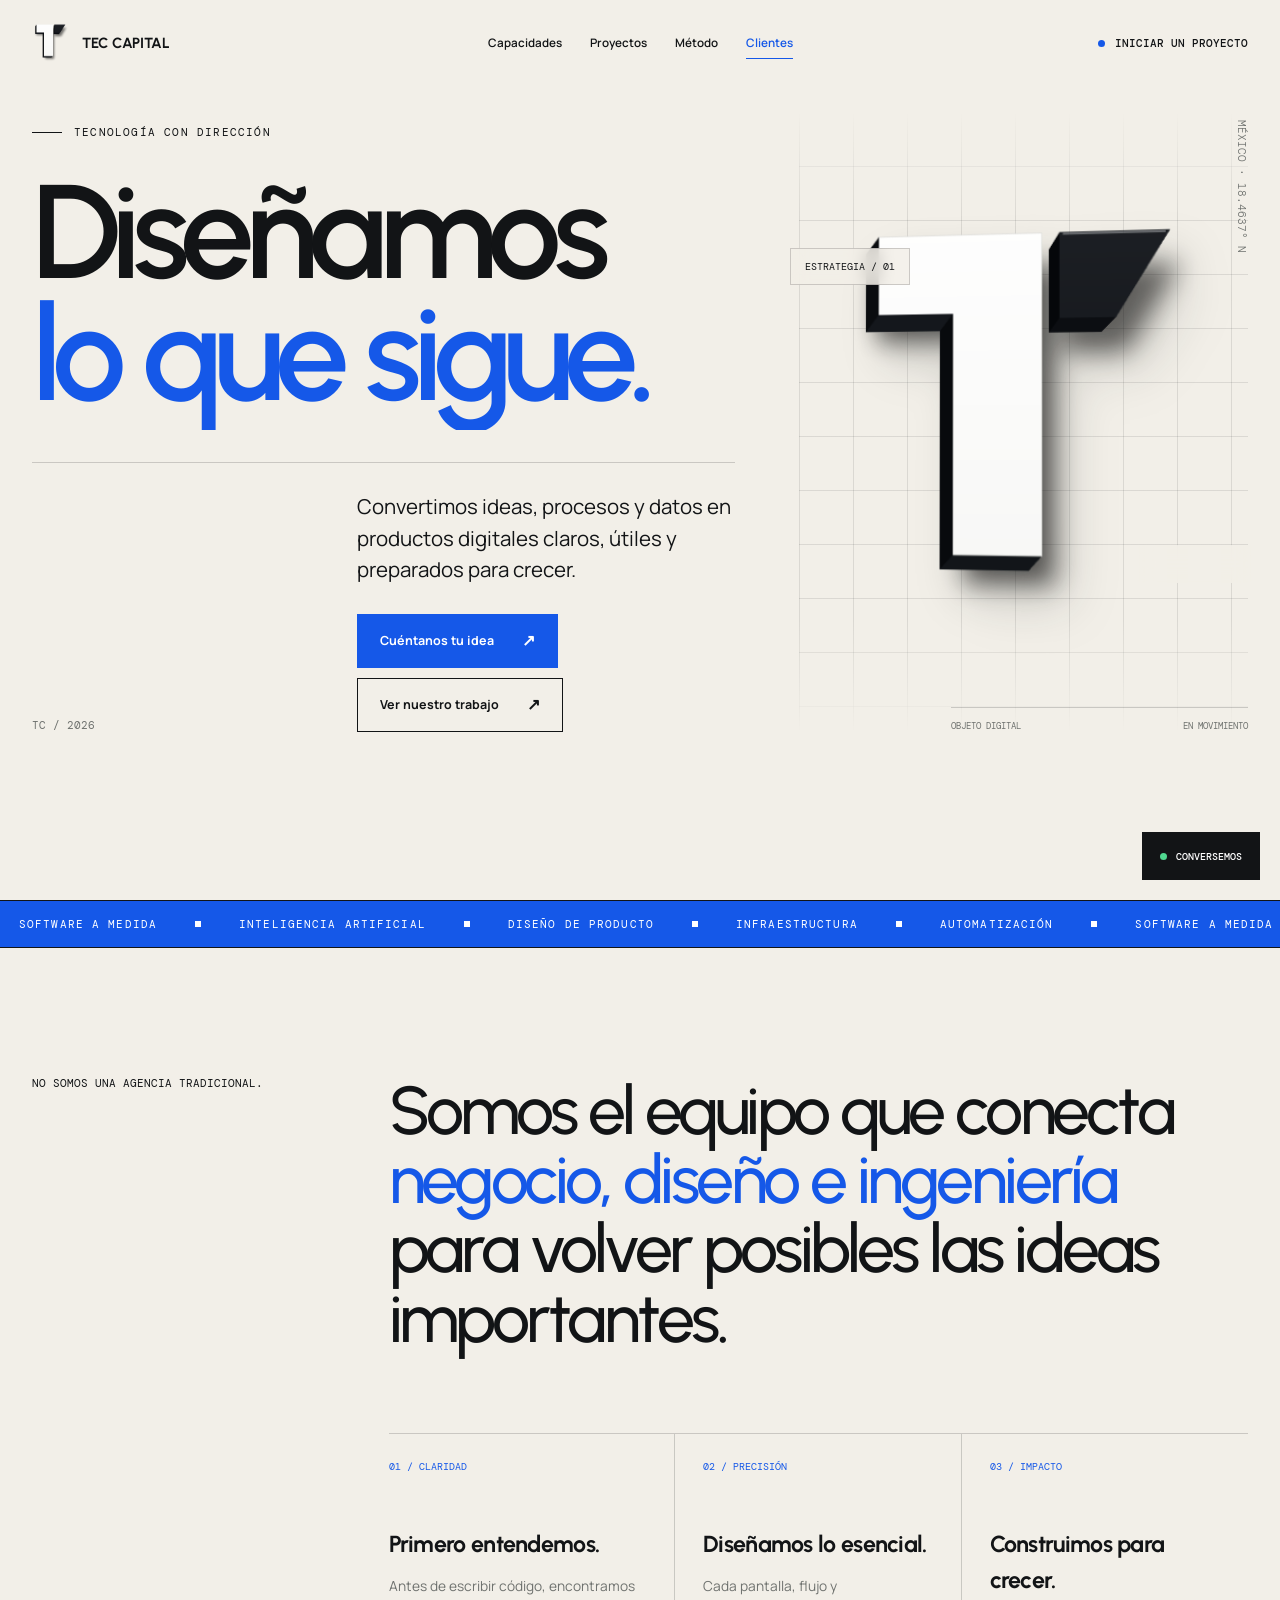
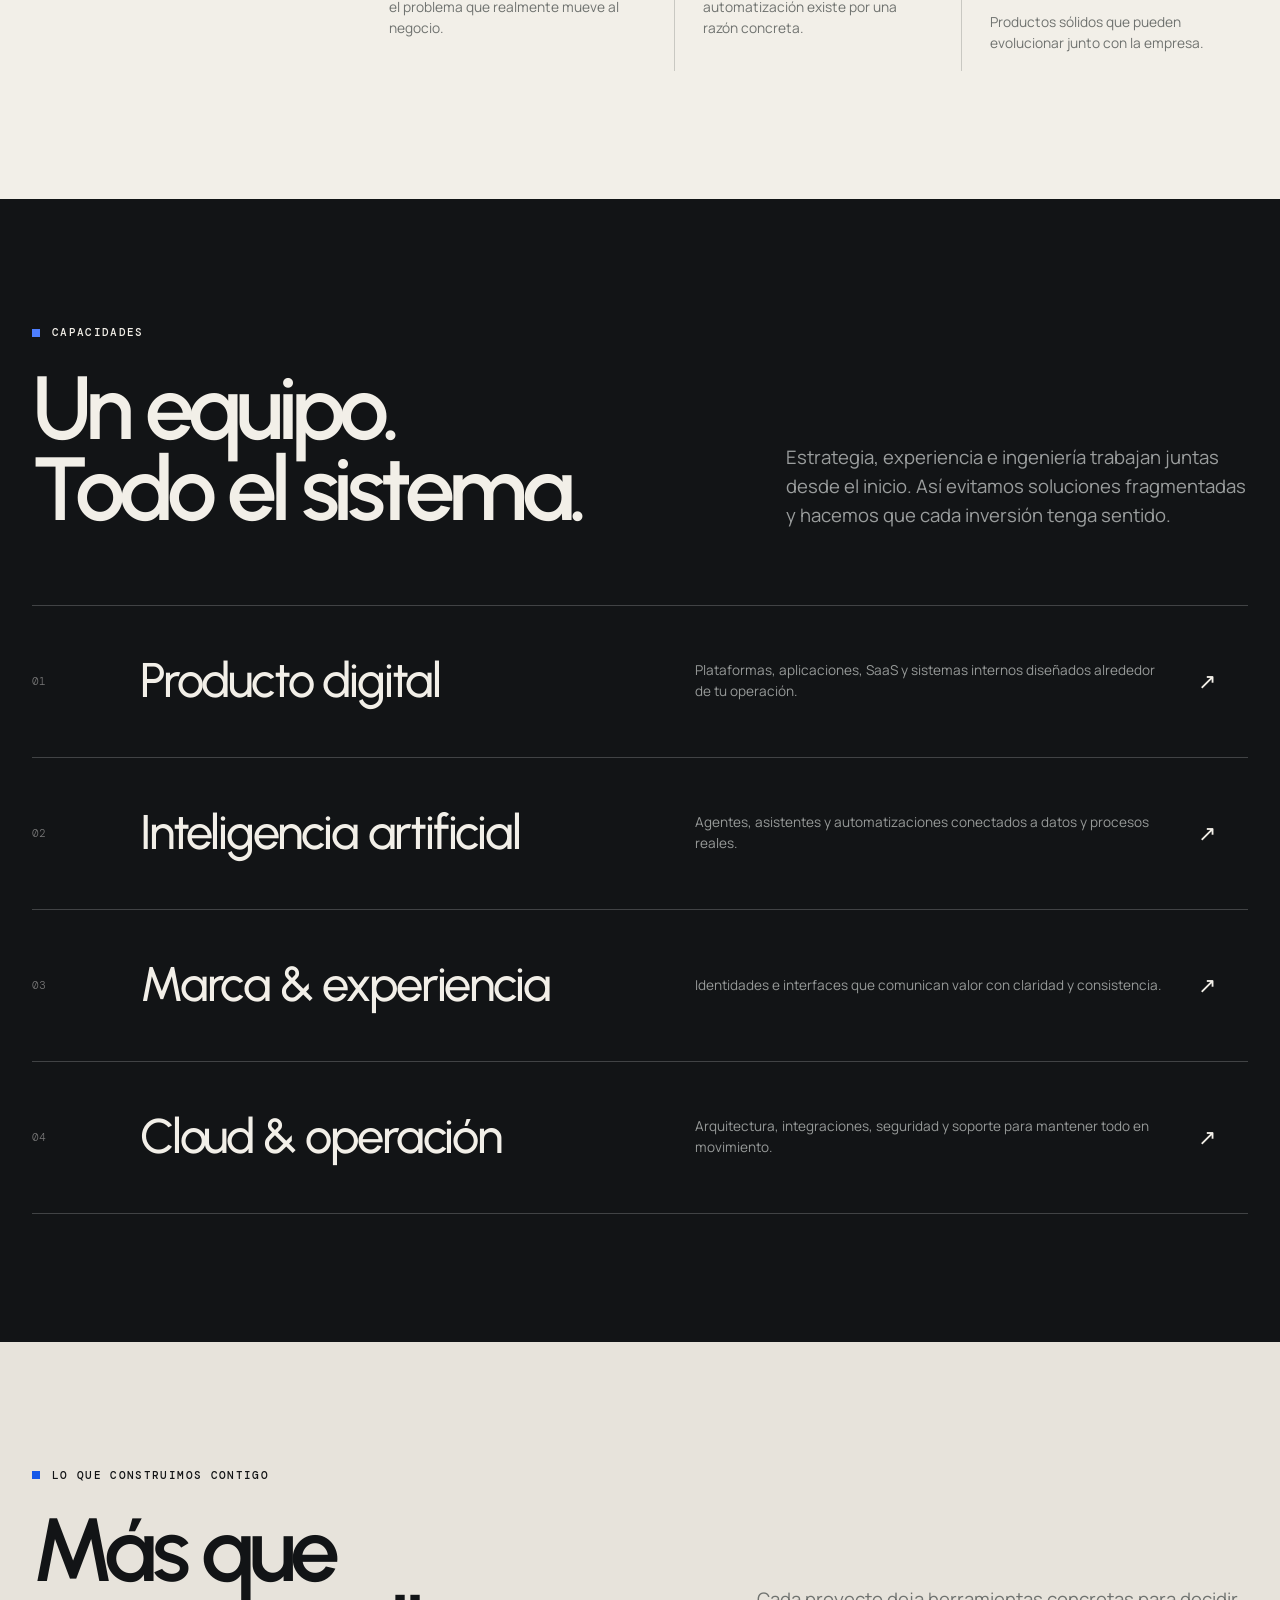
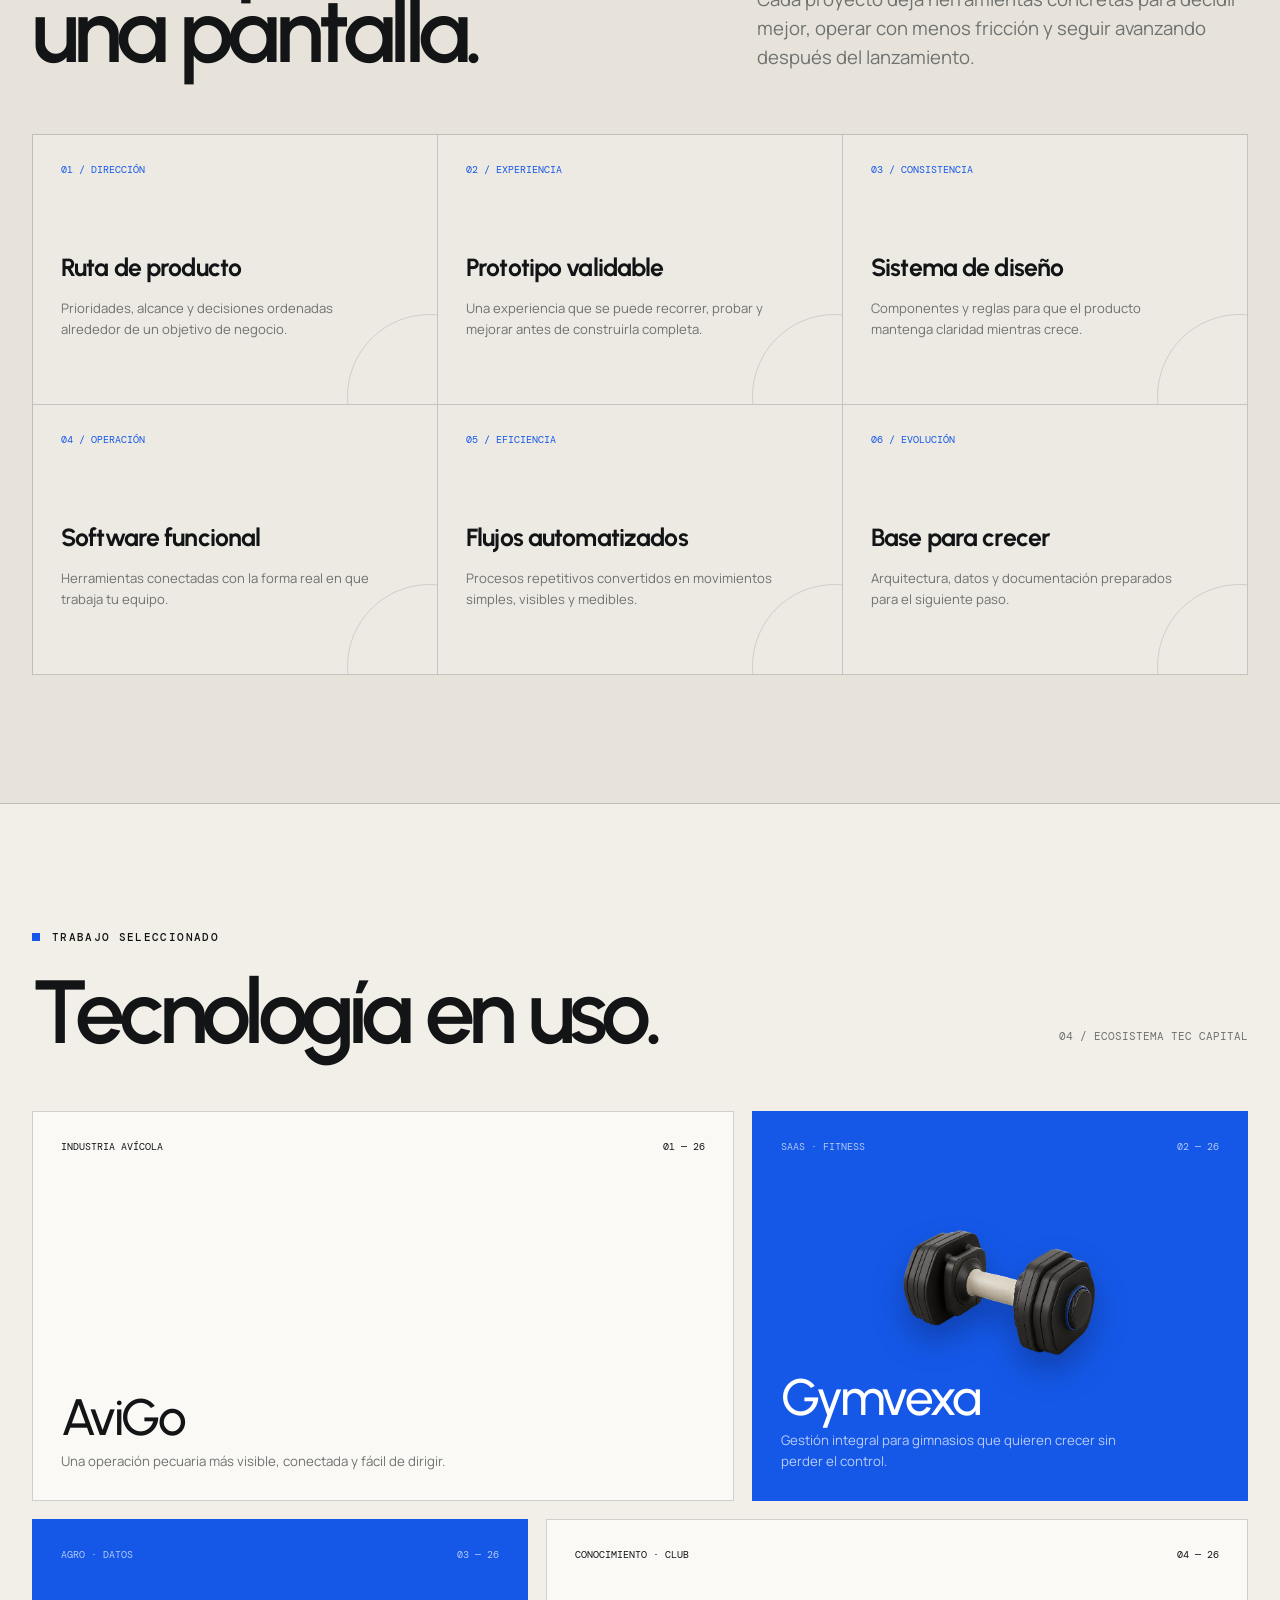
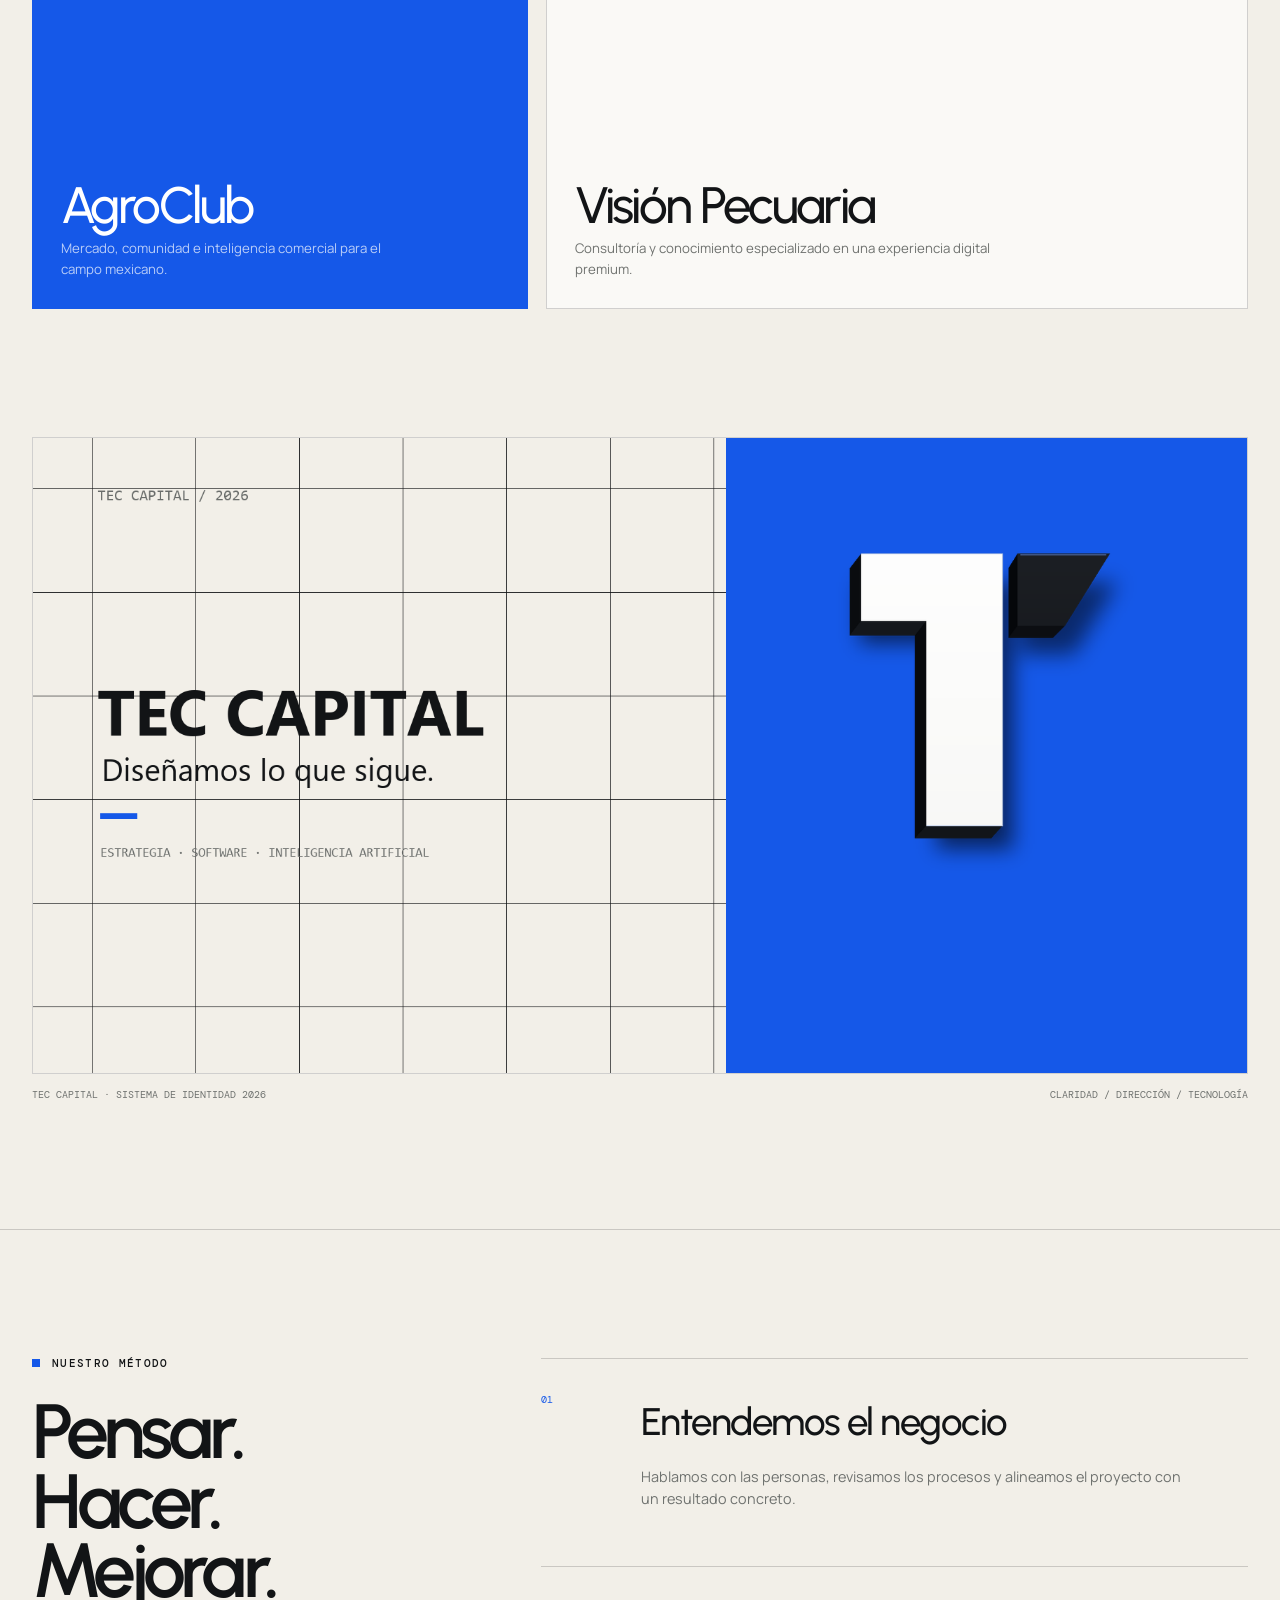
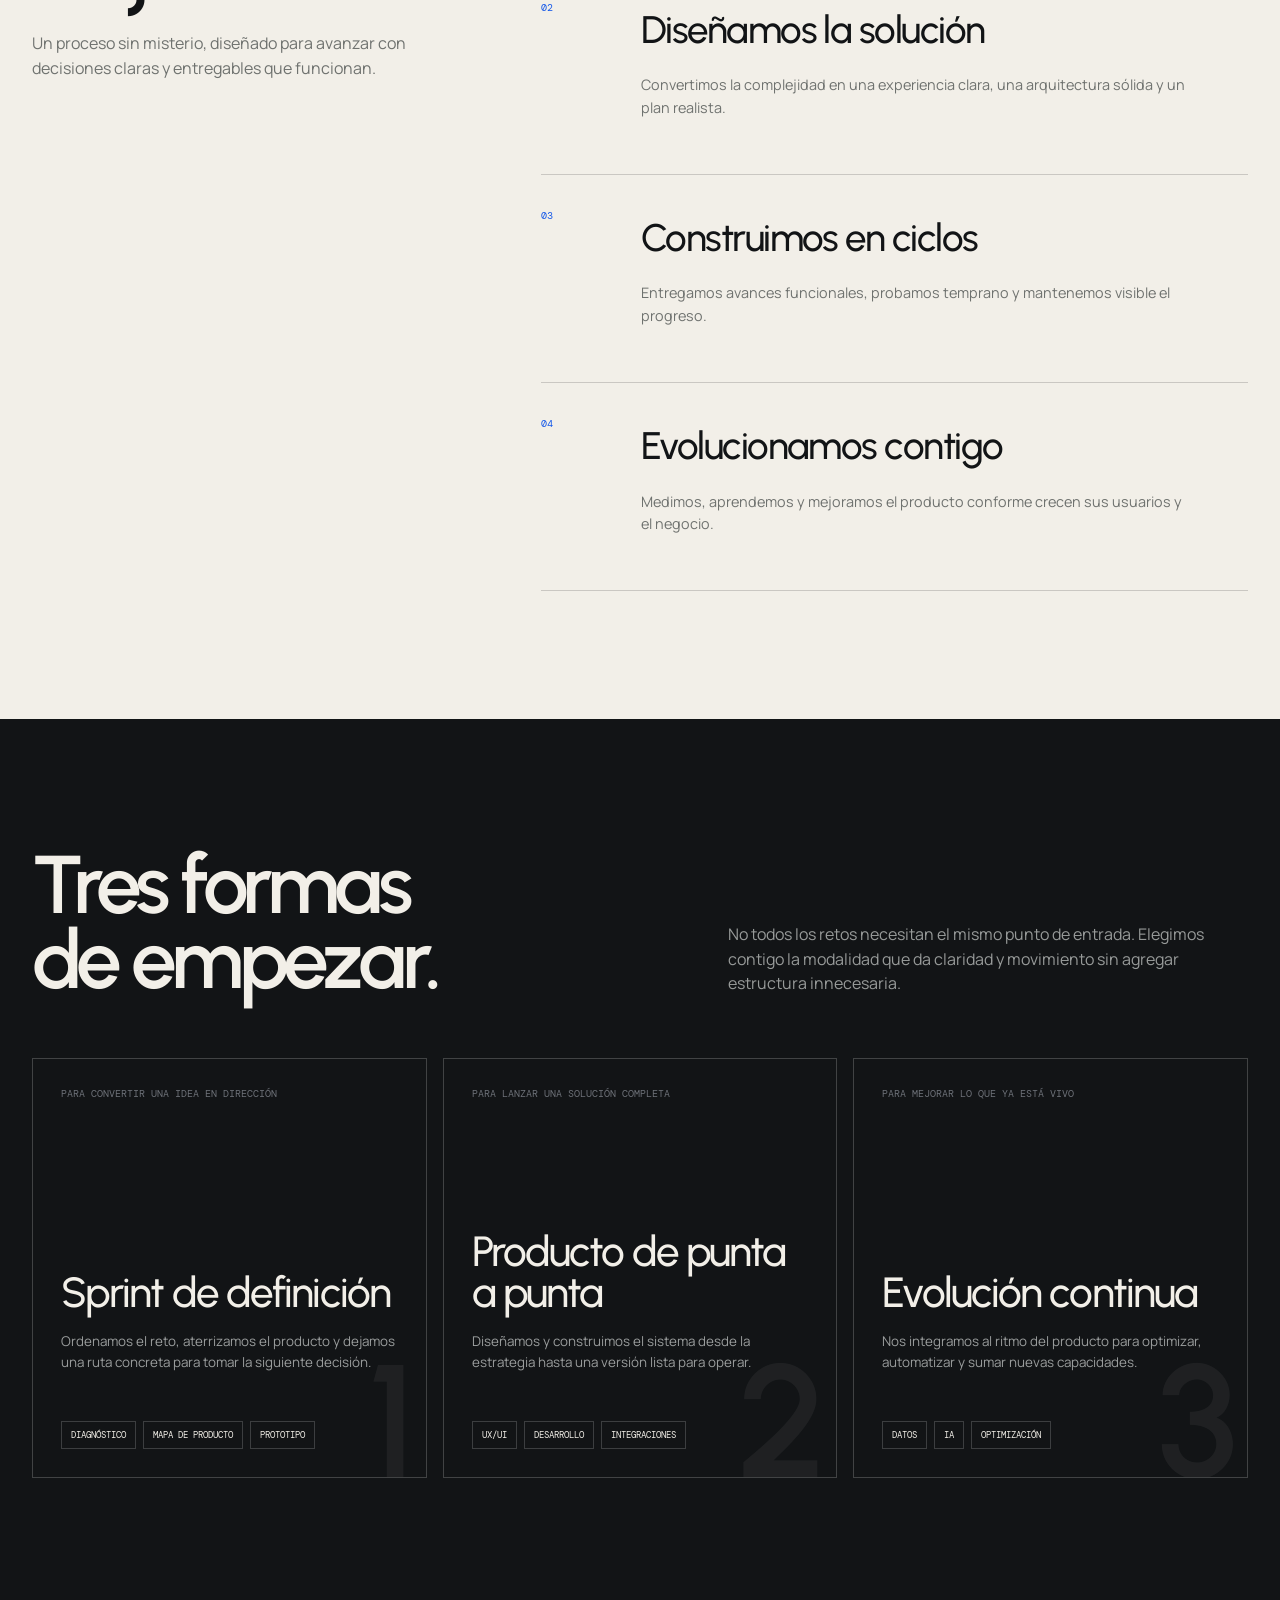
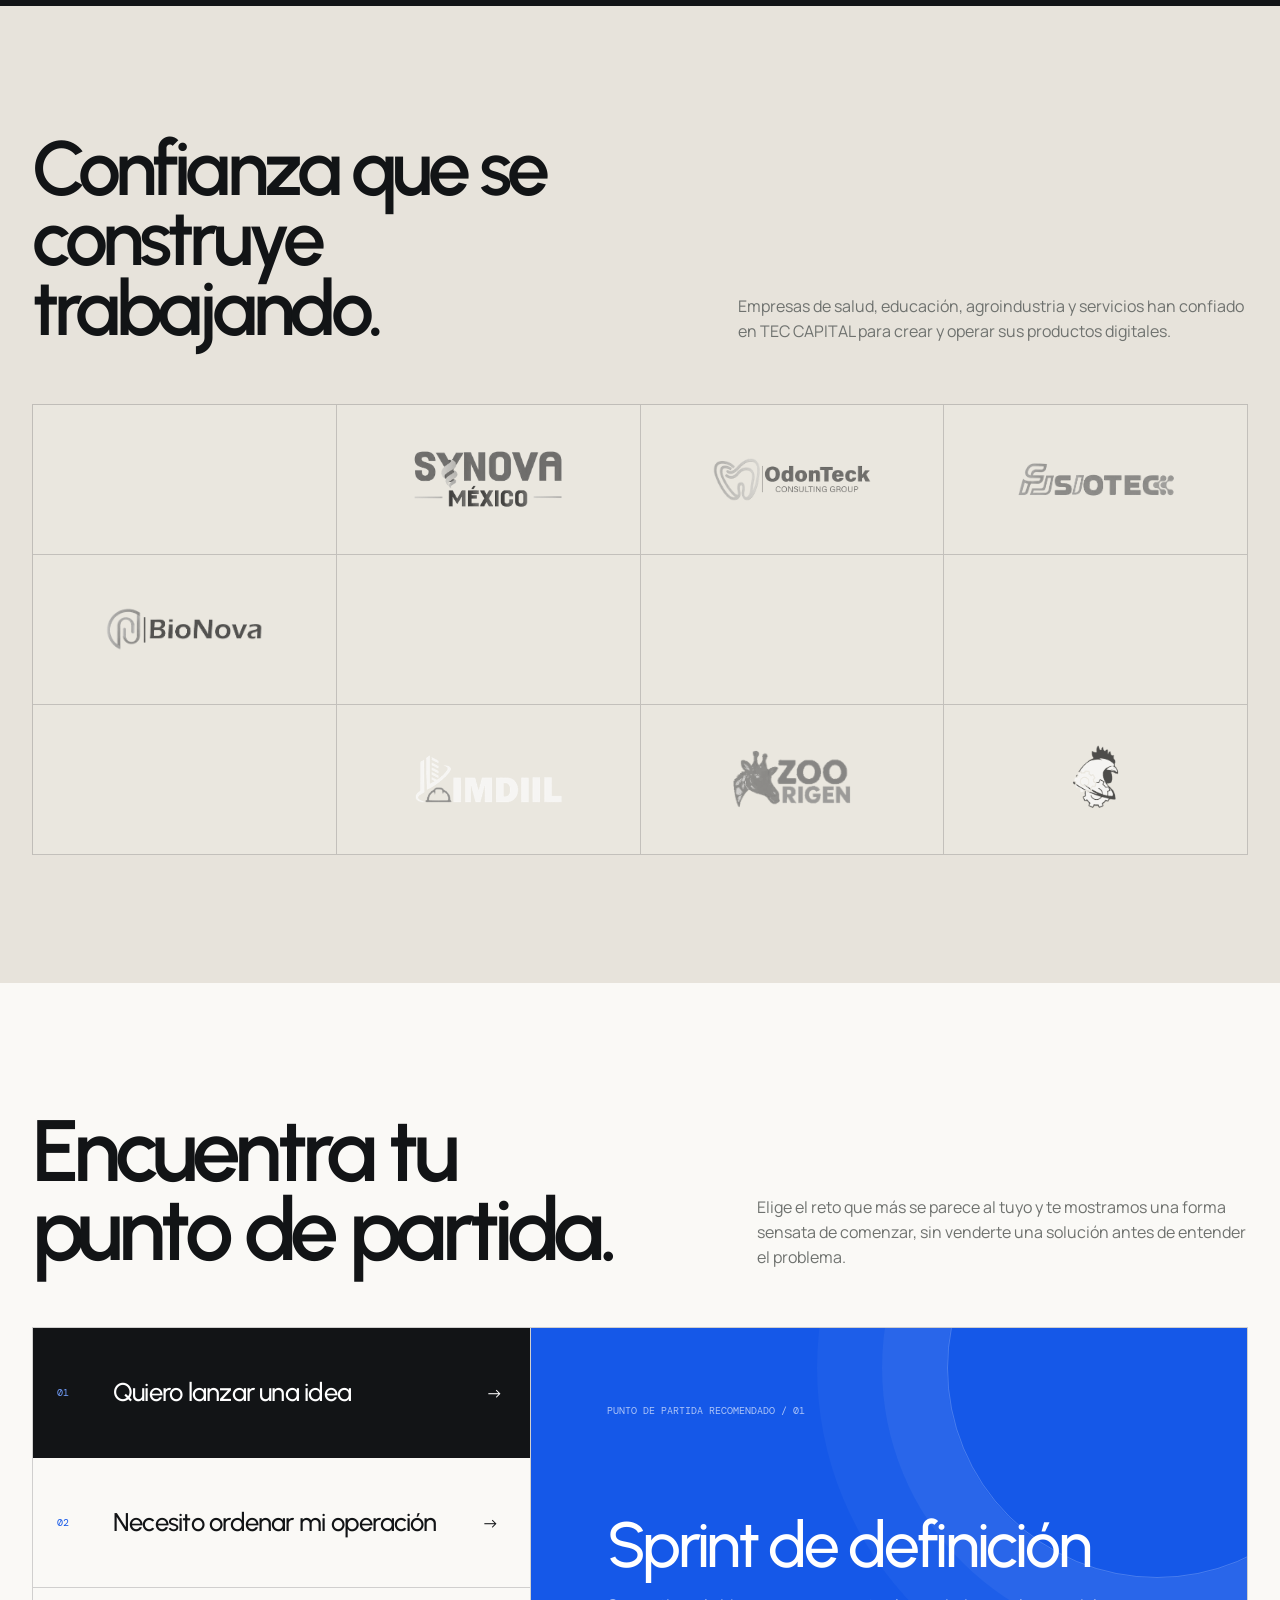
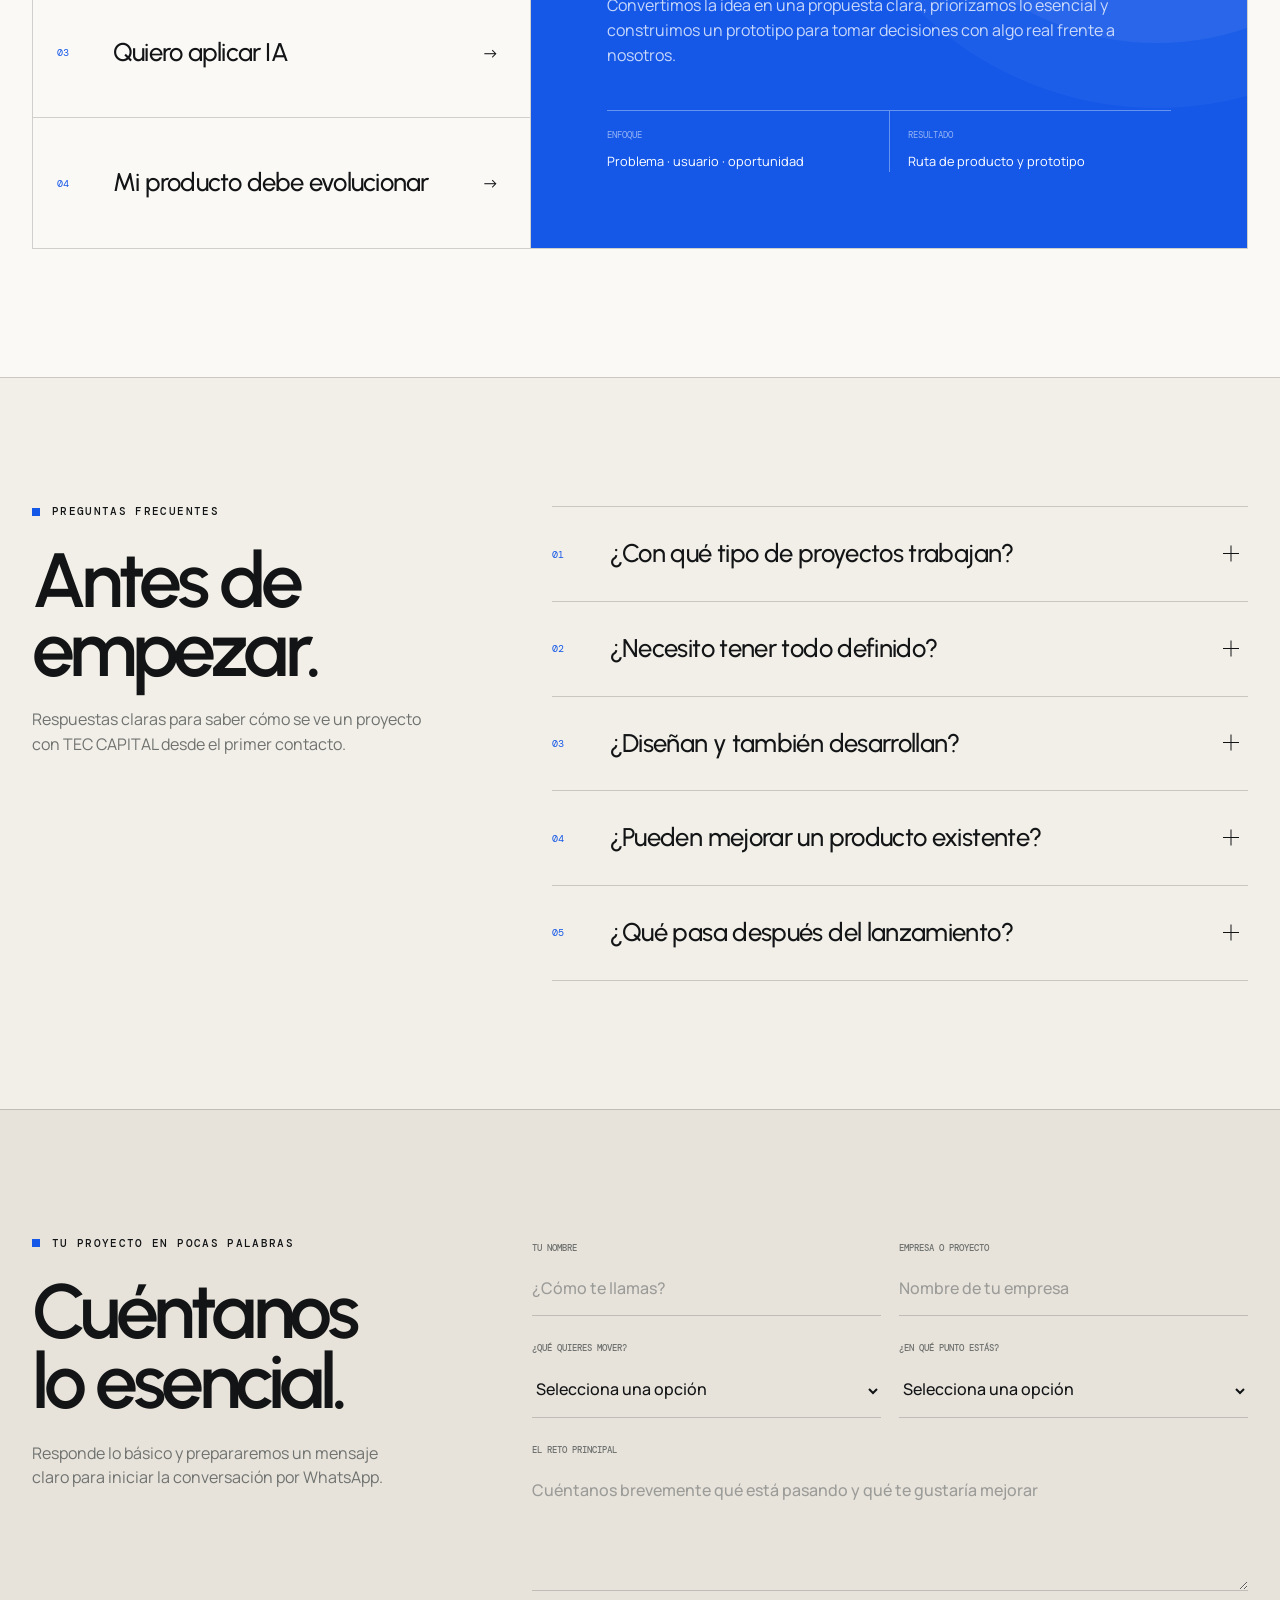
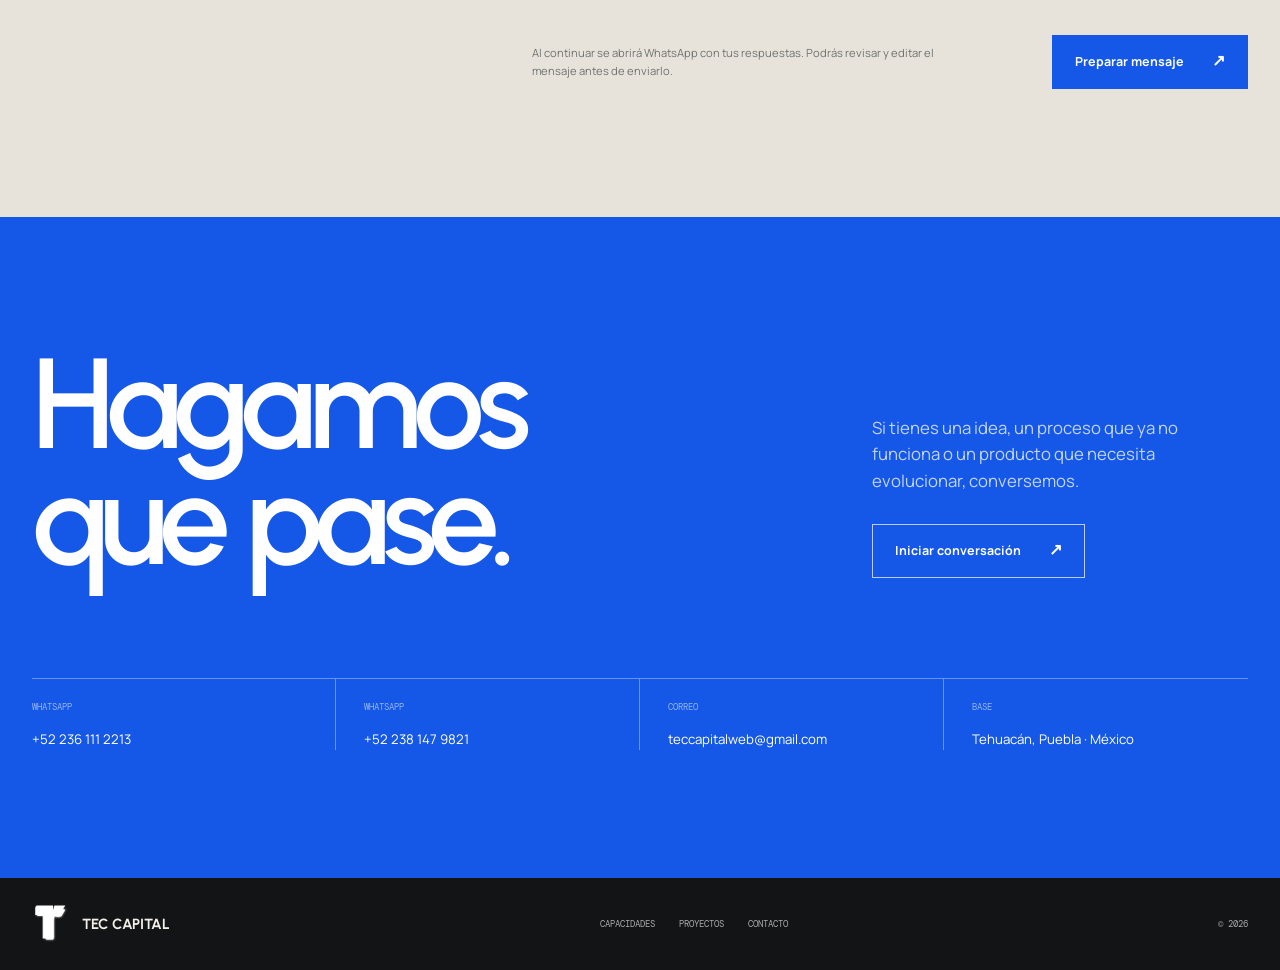
==== commit 1ab1e774: "Add files via upload" ====
--- a/index.html
+++ b/index.html
@@ -345,7 +345,7 @@
     .contact-side p { margin: 0 0 30px; color: rgba(255, 255, 255, .74); font-size: 1.05rem; }
     .contact .btn { color: #fff; border-color: rgba(255, 255, 255, .7); }
     .contact .btn:hover { color: var(--ink); background: #fff; }
-    .contact-info { display: grid; grid-template-columns: repeat(3, 1fr); margin-top: 100px; border-top: 1px solid rgba(255, 255, 255, .35); }
+    .contact-info { display: grid; grid-template-columns: repeat(4, 1fr); margin-top: 100px; border-top: 1px solid rgba(255, 255, 255, .35); }
     .contact-item { padding: 22px 28px 0 0; border-right: 1px solid rgba(255, 255, 255, .35); }
     .contact-item + .contact-item { padding-left: 28px; }
     .contact-item:last-child { border: 0; }
@@ -674,7 +674,7 @@
     <section class="section contact" id="contacto">
       <div class="wrap">
         <div class="contact-top"><h2 class="display reveal">Hagamos<br>que pase.</h2><div class="contact-side reveal"><p>Si tienes una idea, un proceso que ya no funciona o un producto que necesita evolucionar, conversemos.</p><a class="btn" href="https://wa.me/5212361112213?text=Hola%20TEC%20CAPITAL%2C%20quiero%20platicarles%20un%20proyecto" target="_blank" rel="noopener">Iniciar conversación</a></div></div>
-        <div class="contact-info reveal"><div class="contact-item"><small>WhatsApp</small><a href="https://wa.me/5212361112213" target="_blank" rel="noopener">+52 236 111 2213</a></div><div class="contact-item"><small>Correo</small><a href="mailto:teccapitalweb@gmail.com">teccapitalweb@gmail.com</a></div><div class="contact-item"><small>Base</small><span>Tehuacán, Puebla · México</span></div></div>
+        <div class="contact-info reveal"><!-- MODIFICADO: se agrega segundo número de WhatsApp --><div class="contact-item"><small>WhatsApp</small><a href="https://wa.me/5212361112213" target="_blank" rel="noopener">+52 236 111 2213</a></div><div class="contact-item"><small>WhatsApp</small><a href="https://wa.me/5212381479821" target="_blank" rel="noopener">+52 238 147 9821</a></div><div class="contact-item"><small>Correo</small><a href="mailto:teccapitalweb@gmail.com">teccapitalweb@gmail.com</a></div><div class="contact-item"><small>Base</small><span>Tehuacán, Puebla · México</span></div></div>
       </div>
     </section>
   </main>
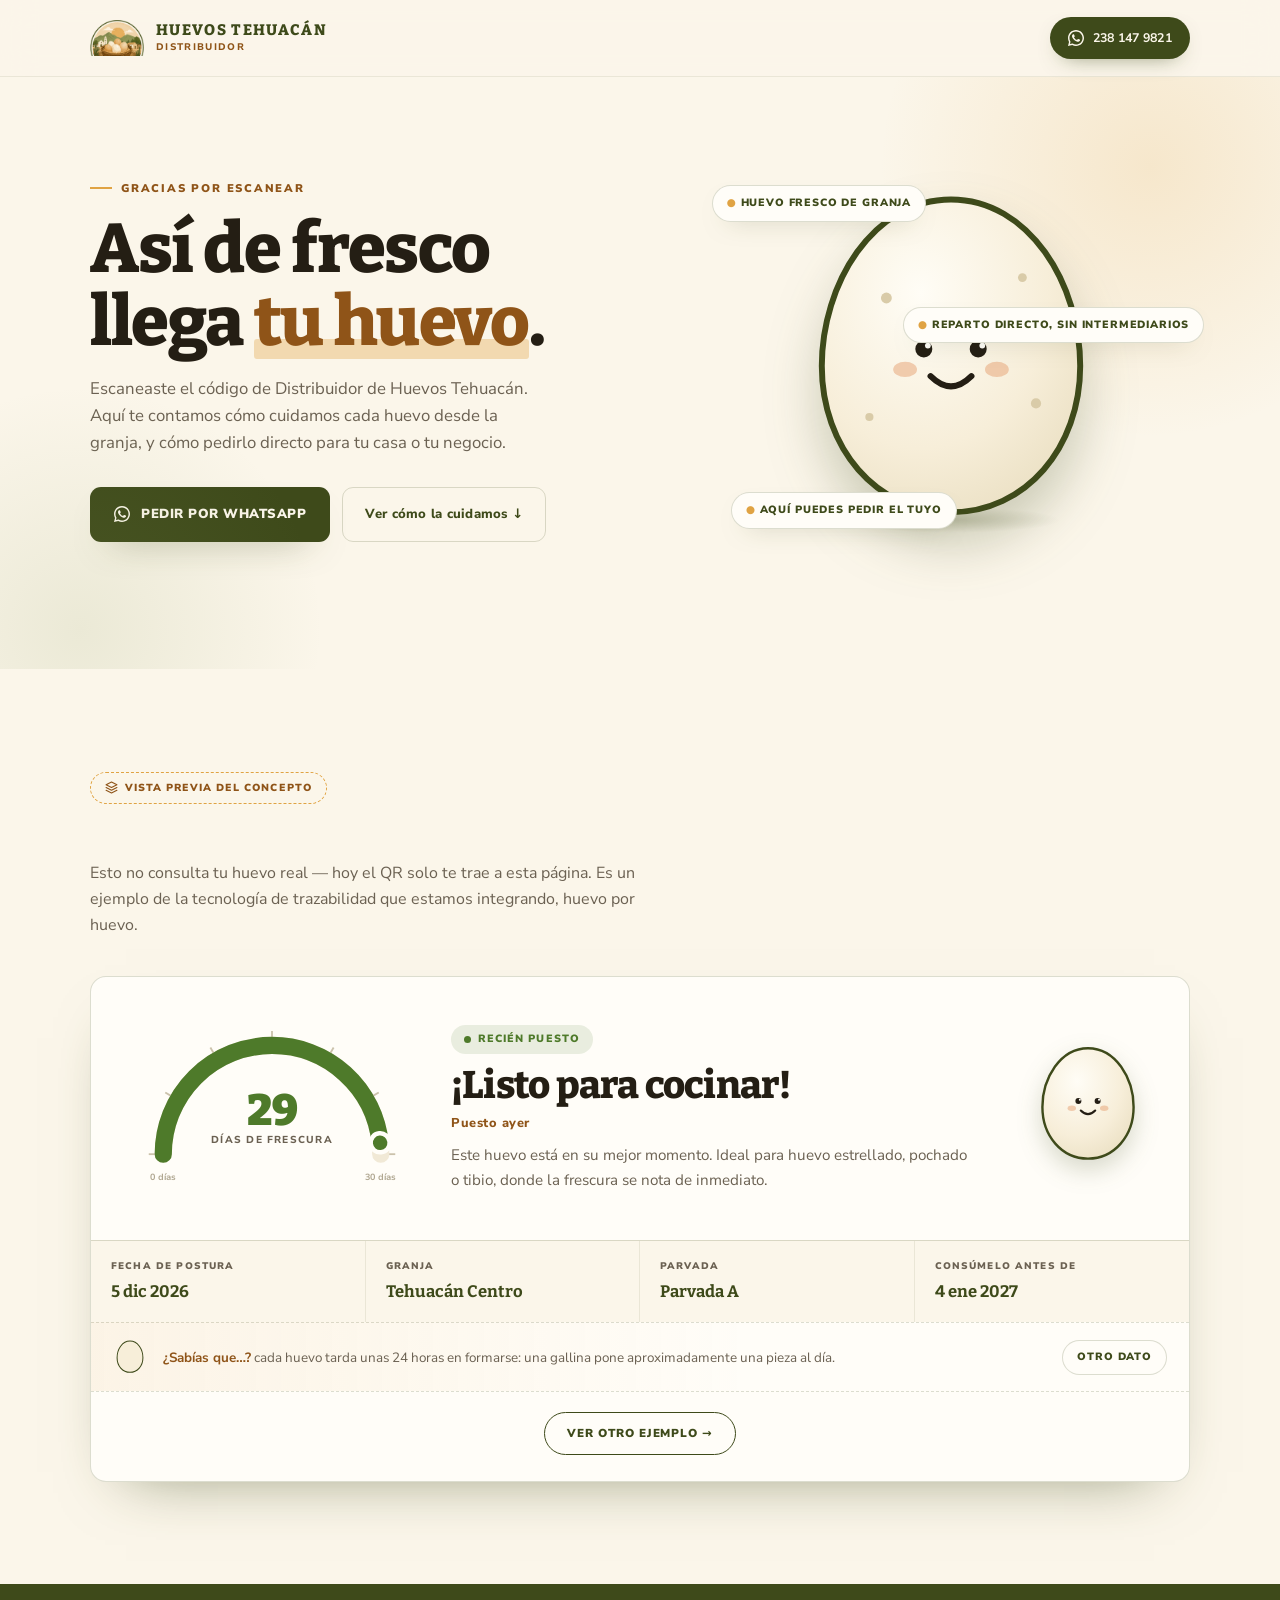
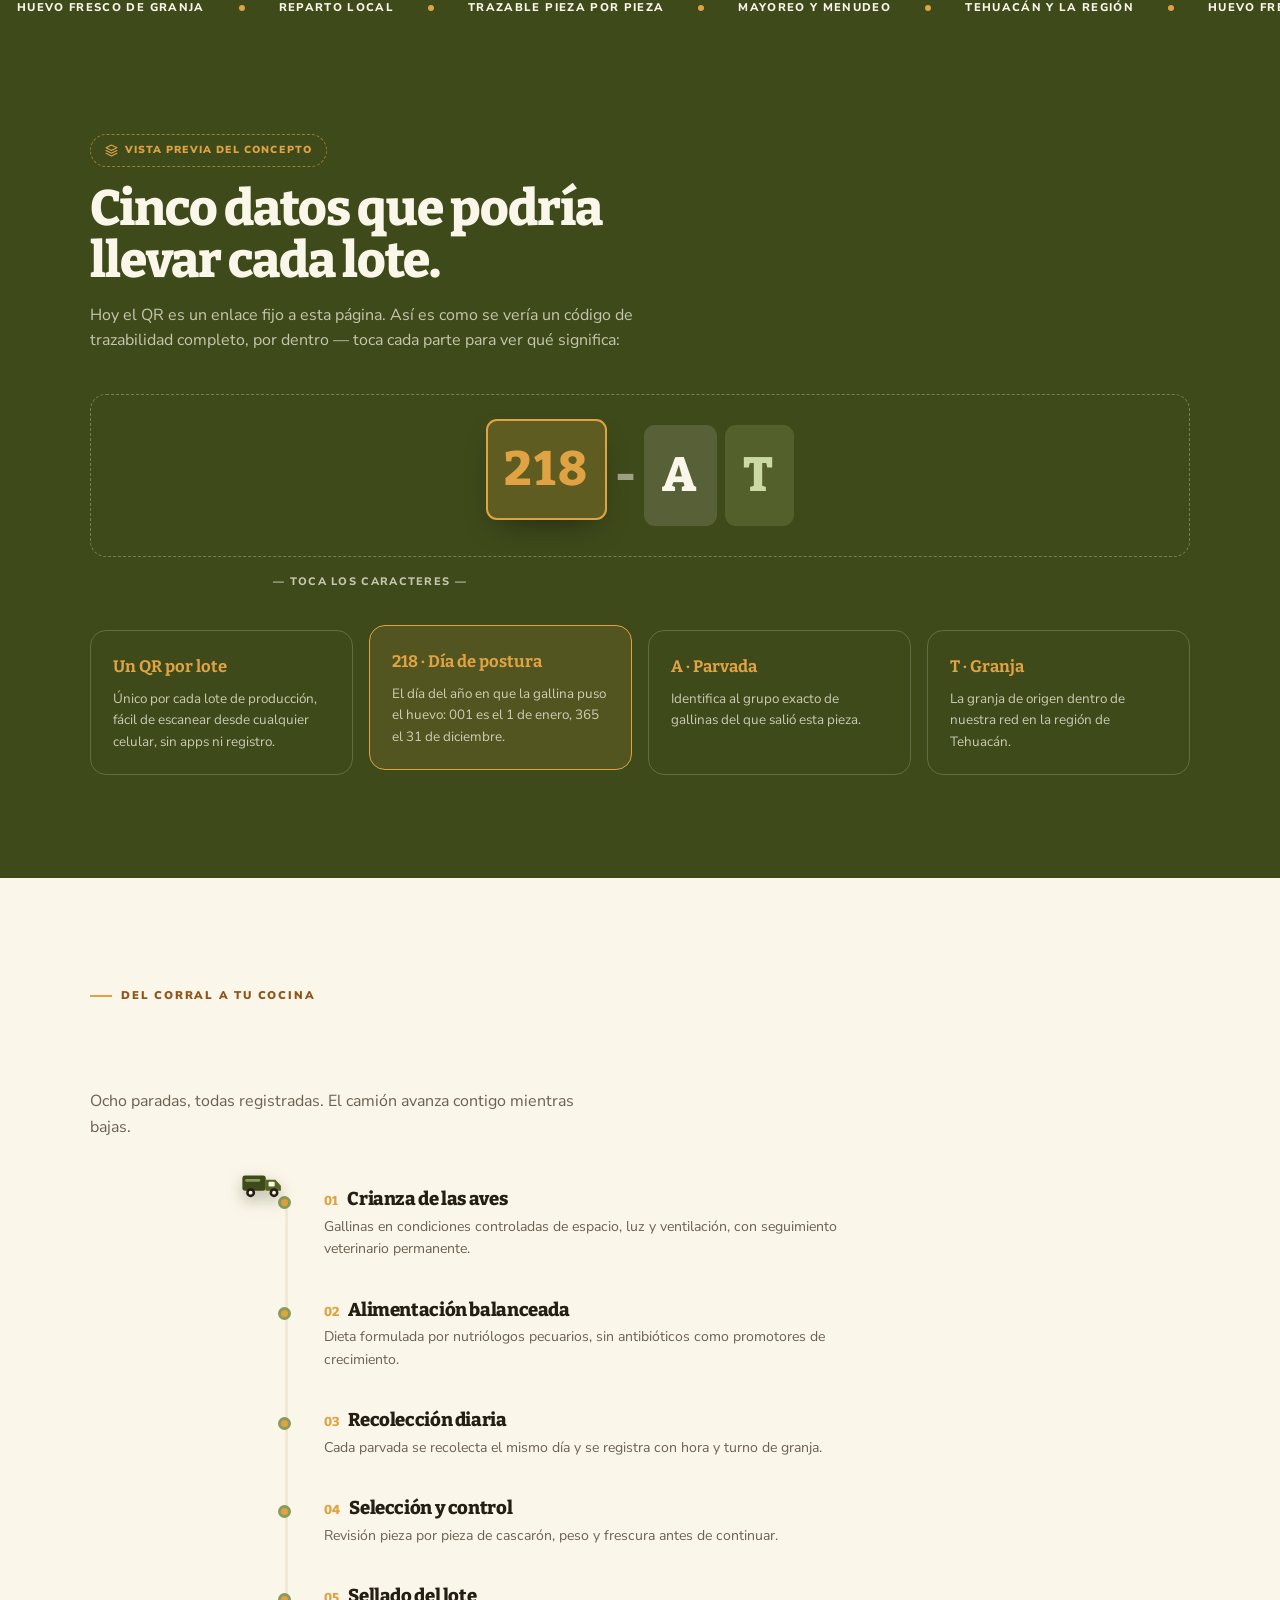
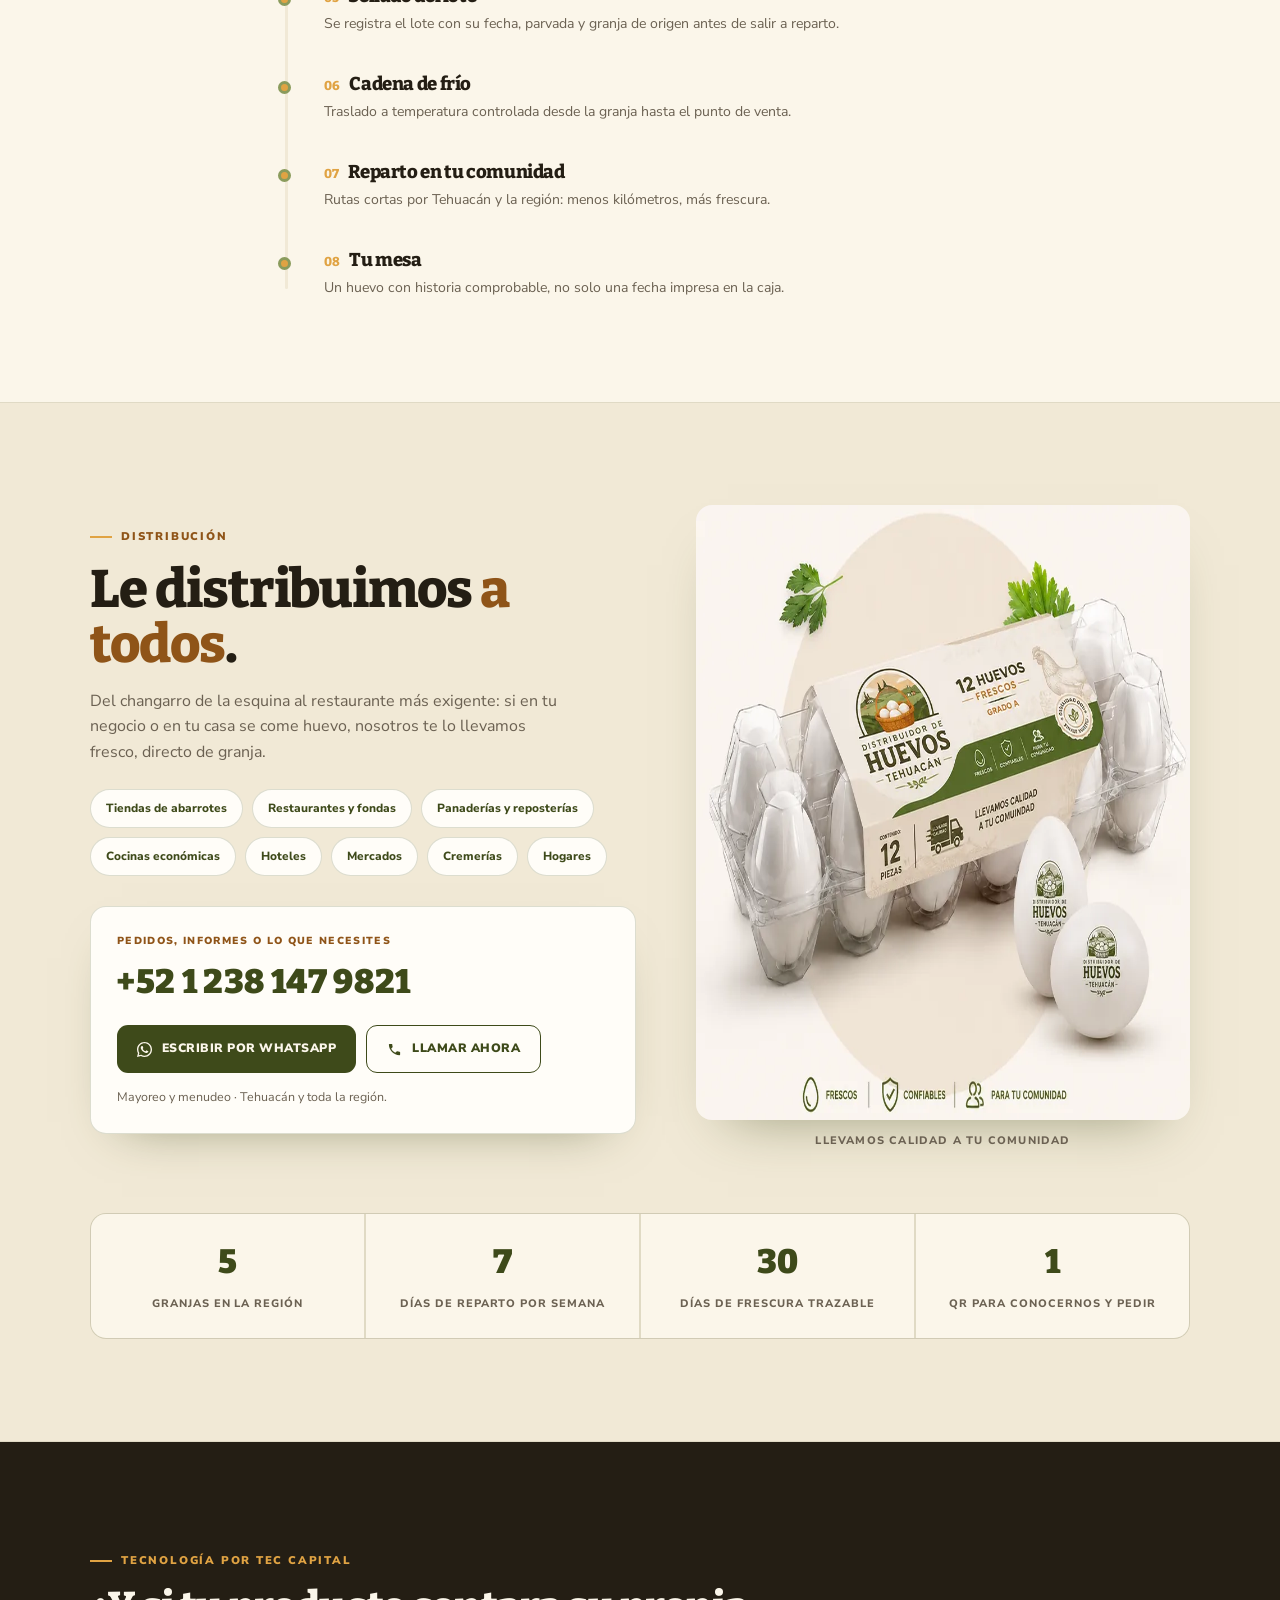
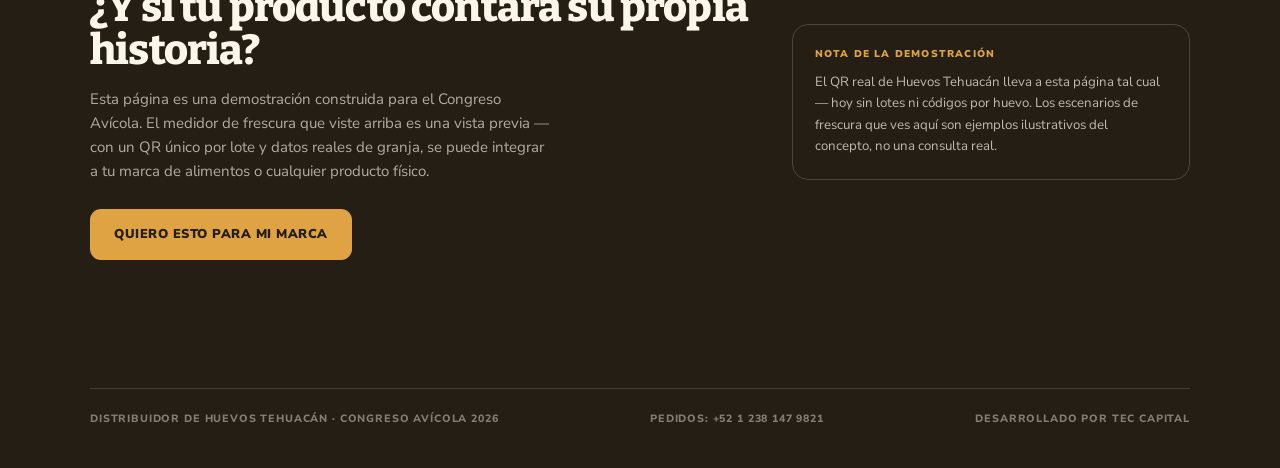
==== commit ee631dbd: "Add files via upload" ====
--- a/index.html
+++ b/index.html
@@ -1,901 +1,859 @@
 <!DOCTYPE html>
 <html lang="es-MX">
 <head>
-  <meta charset="UTF-8">
-  <meta name="viewport" content="width=device-width, initial-scale=1, viewport-fit=cover">
-  <meta name="theme-color" content="#f2efe8">
-  <title>TEC CAPITAL — Diseñamos lo que sigue</title>
-  <meta name="description" content="Estrategia, software, inteligencia artificial y diseño para empresas que quieren avanzar con claridad.">
-  <meta property="og:type" content="website">
-  <meta property="og:locale" content="es_MX">
-  <meta property="og:title" content="TEC CAPITAL — Diseñamos lo que sigue">
-  <meta property="og:description" content="Convertimos ideas, procesos y datos en productos digitales que mueven empresas.">
-  <meta property="og:image" content="assets/img/brand-editorial-white.png">
-  <meta name="twitter:card" content="summary_large_image">
-  <meta name="twitter:title" content="TEC CAPITAL — Diseñamos lo que sigue">
-  <meta name="twitter:description" content="Estrategia, software, inteligencia artificial y diseño.">
-  <meta name="twitter:image" content="assets/img/brand-editorial-white.png">
-  <link rel="icon" type="image/png" href="assets/img/logo-t-hd.png">
-  <link rel="preconnect" href="https://fonts.googleapis.com">
-  <link rel="preconnect" href="https://fonts.gstatic.com" crossorigin>
-  <link href="https://fonts.googleapis.com/css2?family=DM+Mono:wght@300;400;500&family=Manrope:wght@400;500;600;700&family=Urbanist:wght@500;600;700&display=swap" rel="stylesheet">
-  <style>
-    :root {
-      --paper: #f2efe8;
-      --paper-deep: #e7e3db;
-      --white: #faf9f6;
-      --ink: #121416;
-      --ink-soft: #282c30;
-      --blue: #1558e8;
-      --blue-dark: #0d41b5;
-      --muted: #6f726f;
-      --line: rgba(18, 20, 22, .18);
-      --line-soft: rgba(18, 20, 22, .1);
-      --sans: 'Manrope', sans-serif;
-      --display: 'Urbanist', sans-serif;
-      --mono: 'DM Mono', monospace;
-      --wrap: 1340px;
-      --ease: cubic-bezier(.2, .76, .22, 1);
-    }
-
-    *, *::before, *::after { box-sizing: border-box; }
-    html { scroll-behavior: smooth; }
-    body {
-      margin: 0;
-      min-width: 320px;
-      overflow-x: hidden;
-      color: var(--ink);
-      background: var(--paper);
-      font-family: var(--sans);
-      font-size: 16px;
-      line-height: 1.55;
-      -webkit-font-smoothing: antialiased;
-    }
-    body.menu-open { overflow: hidden; }
-    a { color: inherit; text-decoration: none; }
-    button { color: inherit; font: inherit; }
-    img { display: block; max-width: 100%; }
-    ::selection { color: #fff; background: var(--blue); }
-    :focus-visible { outline: 2px solid var(--blue); outline-offset: 4px; }
-    .wrap { width: min(var(--wrap), calc(100% - 64px)); margin-inline: auto; }
-    .section { padding: clamp(92px, 10vw, 150px) 0; }
-    .section-rule { border-top: 1px solid var(--line); }
-    .eyebrow { display: flex; align-items: center; gap: 12px; margin-bottom: 28px; font: 500 .7rem/1 var(--mono); letter-spacing: .12em; text-transform: uppercase; }
-    .eyebrow::before { content: ''; width: 8px; height: 8px; background: var(--blue); }
-    .display { margin: 0; font-family: var(--display); font-weight: 600; line-height: .91; letter-spacing: -.064em; }
-    .section-title { max-width: 970px; margin-bottom: 32px; font-size: clamp(3rem, 7vw, 7.4rem); }
-    .section-copy { max-width: 620px; margin: 0; color: var(--muted); font-size: clamp(1rem, 1.45vw, 1.18rem); }
-    .reveal { opacity: 0; transform: translateY(28px); transition: opacity .75s var(--ease), transform .75s var(--ease); }
-    .reveal.in { opacity: 1; transform: none; }
-    .progress { position: fixed; top: 0; left: 0; z-index: 200; width: 0; height: 3px; background: var(--blue); }
-
-    .btn { display: inline-flex; align-items: center; justify-content: space-between; gap: 28px; min-height: 54px; padding: 0 22px; border: 1px solid var(--ink); border-radius: 0; font-size: .78rem; font-weight: 700; transition: color .25s, background .25s, transform .25s var(--ease); }
-    .btn::after { content: '↗'; font-family: var(--mono); font-size: 1rem; transition: transform .25s var(--ease); }
-    .btn:hover { color: var(--paper); background: var(--ink); transform: translateY(-3px); }
-    .btn:hover::after { transform: translate(3px, -3px); }
-    .btn-blue { color: #fff; border-color: var(--blue); background: var(--blue); }
-    .btn-blue:hover { border-color: var(--ink); background: var(--ink); }
-
-    /* Header */
-    .header { position: fixed; inset: 0 0 auto; z-index: 100; border-bottom: 1px solid transparent; transition: background .3s, border-color .3s; }
-    .header.scrolled { border-color: var(--line-soft); background: rgba(242, 239, 232, .9); backdrop-filter: blur(18px); }
-    .nav { display: grid; grid-template-columns: 1fr auto 1fr; align-items: center; height: 86px; }
-    .brand { display: inline-flex; align-items: center; gap: 12px; justify-self: start; position: relative; z-index: 102; }
-    .brand img { width: 38px; height: 42px; object-fit: contain; }
-    .brand strong { font-family: var(--display); font-size: .92rem; font-weight: 700; letter-spacing: -.02em; }
-    .nav-links { display: flex; align-items: center; justify-content: center; gap: 28px; }
-    .nav-links a { position: relative; font-size: .73rem; font-weight: 600; }
-    .nav-links a::after { content: ''; position: absolute; right: 0; bottom: -7px; left: 0; height: 1px; background: var(--ink); transform: scaleX(0); transform-origin: right; transition: transform .3s var(--ease); }
-    .nav-links a:hover::after { transform: scaleX(1); transform-origin: left; }
-    .nav-links a.active { color: var(--blue); }
-    .nav-links a.active::after { background: var(--blue); transform: scaleX(1); }
-    .nav-contact { justify-self: end; display: inline-flex; align-items: center; gap: 10px; font: 500 .68rem var(--mono); text-transform: uppercase; }
-    .nav-contact i { width: 7px; height: 7px; border-radius: 50%; background: var(--blue); animation: blink 2.2s infinite; }
-    @keyframes blink { 50% { opacity: .28; } }
-    .menu-toggle { display: none; position: relative; z-index: 102; width: 44px; height: 44px; padding: 0; border: 1px solid var(--line); background: transparent; cursor: pointer; }
-    .menu-toggle span { position: absolute; left: 12px; width: 19px; height: 1px; background: var(--ink); transition: transform .3s, top .3s; }
-    .menu-toggle span:first-child { top: 17px; }
-    .menu-toggle span:last-child { top: 25px; }
-    .menu-toggle[aria-expanded="true"] span:first-child { top: 21px; transform: rotate(45deg); }
-    .menu-toggle[aria-expanded="true"] span:last-child { top: 21px; transform: rotate(-45deg); }
-
-    /* Hero */
-    .hero { min-height: 100svh; display: grid; align-items: start; padding: 112px 0 40px; overflow: hidden; }
-    .hero-grid { display: grid; grid-template-columns: 1.22fr .78fr; gap: clamp(30px, 5vw, 80px); align-items: end; }
-    .hero-label { display: flex; align-items: center; gap: 12px; margin-bottom: 32px; font: 400 .68rem var(--mono); letter-spacing: .11em; text-transform: uppercase; }
-    .hero-label::before { content: ''; width: 30px; height: 1px; background: var(--ink); }
-    .hero h1 { max-width: 940px; font-size: clamp(4.6rem, 10.4vw, 10.7rem); }
-    .hero-line { display: block; overflow: hidden; }
-    .hero-line:last-child { margin-bottom: -.12em; padding-bottom: .12em; }
-    .hero-word { display: block; transform: translateY(112%); animation: intro .95s var(--ease) forwards; }
-    .hero-line:nth-child(2) .hero-word { color: var(--blue); animation-delay: .12s; }
-    @keyframes intro { to { transform: none; } }
-    .hero-bottom { display: grid; grid-template-columns: .88fr 1.12fr; gap: 28px; align-items: end; margin-top: 48px; padding-top: 28px; border-top: 1px solid var(--line); }
-    .hero-index { font: 400 .68rem var(--mono); color: var(--muted); }
-    .hero-copy p { max-width: 570px; margin: 0 0 28px; font-size: clamp(1.02rem, 1.7vw, 1.28rem); }
-    .hero-actions { display: flex; flex-wrap: wrap; gap: 10px; }
-
-    .hero-art { position: relative; min-height: 620px; perspective: 1100px; }
-    .art-grid { position: absolute; inset: 0; background-image: linear-gradient(var(--line-soft) 1px, transparent 1px), linear-gradient(90deg, var(--line-soft) 1px, transparent 1px); background-size: 54px 54px; mask-image: linear-gradient(to bottom, transparent, #000 17%, #000 82%, transparent); }
-    .art-number { position: absolute; top: 8px; right: 0; font: 300 .66rem var(--mono); color: var(--muted); writing-mode: vertical-rl; }
-    .mark-scene { position: absolute; top: 50%; left: 50%; width: 390px; height: 500px; transform: translate(-50%, -50%) rotateX(var(--rx, 1deg)) rotateY(var(--ry, -8deg)); transform-style: preserve-3d; transition: transform .3s ease-out; }
-    .mark-scene img { width: 100%; height: 100%; object-fit: contain; filter: drop-shadow(18px 24px 20px rgba(18, 20, 22, .18)); }
-    .art-note { position: absolute; padding: 11px 14px; border: 1px solid var(--line); background: rgba(242, 239, 232, .84); backdrop-filter: blur(8px); font: 400 .61rem var(--mono); text-transform: uppercase; }
-    .note-a { top: 22%; left: -2%; }
-    .note-b { right: -1%; bottom: 24%; }
-    .art-caption { position: absolute; right: 0; bottom: 0; display: flex; justify-content: space-between; width: 66%; padding-top: 12px; border-top: 1px solid var(--line); color: var(--muted); font: 400 .59rem var(--mono); text-transform: uppercase; }
-
-    .ticker { overflow: hidden; border-block: 1px solid var(--ink); background: var(--blue); color: #fff; }
-    .ticker-row { display: flex; width: max-content; animation: ticker 30s linear infinite; }
-    .ticker-track { display: flex; align-items: center; gap: 38px; padding: 16px 19px; font: 400 .7rem var(--mono); letter-spacing: .1em; white-space: nowrap; text-transform: uppercase; }
-    .ticker-track i { width: 6px; height: 6px; background: #fff; }
-    @keyframes ticker { to { transform: translateX(-50%); } }
-
-    /* Statement */
-    .statement-grid { display: grid; grid-template-columns: .5fr 1.5fr; gap: 70px; }
-    .statement-label { font: 400 .68rem var(--mono); text-transform: uppercase; }
-    .statement-main { font-family: var(--display); font-size: clamp(2.5rem, 5.3vw, 6rem); font-weight: 500; line-height: 1.02; letter-spacing: -.052em; }
-    .statement-main em { color: var(--blue); font-style: normal; }
-    .principles { display: grid; grid-template-columns: repeat(3, 1fr); gap: 0; margin-top: 80px; border-top: 1px solid var(--line); }
-    .principle { min-height: 230px; padding: 26px 28px 18px 0; border-right: 1px solid var(--line); }
-    .principle + .principle { padding-left: 28px; }
-    .principle:last-child { border: 0; }
-    .principle small { display: block; margin-bottom: 54px; font: 400 .63rem var(--mono); color: var(--blue); }
-    .principle h3 { margin: 0 0 12px; font-family: var(--display); font-size: 1.45rem; letter-spacing: -.03em; }
-    .principle p { max-width: 320px; margin: 0; color: var(--muted); font-size: .86rem; }
-
-    /* Capabilities */
-    .capabilities { color: var(--paper); background: var(--ink); }
-    .capabilities .eyebrow::before { background: #4e7fff; }
-    .capabilities .section-copy { color: #9a9d9d; }
-    .cap-head { display: grid; grid-template-columns: 1.2fr .8fr; gap: 60px; align-items: end; margin-bottom: 75px; }
-    .cap-head .section-title { margin-bottom: 0; }
-    .cap-list { border-top: 1px solid rgba(255, 255, 255, .2); }
-    .cap-row { position: relative; display: grid; grid-template-columns: 80px 1fr .9fr 50px; gap: 28px; align-items: center; min-height: 152px; border-bottom: 1px solid rgba(255, 255, 255, .2); overflow: hidden; transition: padding .4s var(--ease), color .3s; }
-    .cap-row::before { content: ''; position: absolute; inset: 0; z-index: 0; background: var(--blue); transform: translateY(102%); transition: transform .45s var(--ease); }
-    .cap-row:hover::before { transform: none; }
-    .cap-row > * { position: relative; z-index: 1; }
-    .cap-row small { font: 300 .67rem var(--mono); color: #777; transition: color .3s; }
-    .cap-row h3 { margin: 0; font-family: var(--display); font-size: clamp(1.7rem, 3.8vw, 3.7rem); font-weight: 500; letter-spacing: -.045em; }
-    .cap-row p { margin: 0; color: #979a99; font-size: .85rem; transition: color .3s; }
-    .cap-row span { font-size: 1.4rem; transition: transform .35s var(--ease); }
-    .cap-row:hover small, .cap-row:hover p { color: #fff; }
-    .cap-row:hover span { transform: rotate(45deg); }
-
-    /* Outcomes */
-    .outcomes { border-bottom: 1px solid var(--line); background: var(--paper-deep); }
-    .outcomes-head { display: grid; grid-template-columns: 1.15fr .85fr; gap: 60px; align-items: end; margin-bottom: 62px; }
-    .outcomes-head .section-title { margin-bottom: 0; }
-    .outcomes-head .section-copy { justify-self: end; }
-    .outcome-grid { display: grid; grid-template-columns: repeat(3, 1fr); border-top: 1px solid var(--line); border-left: 1px solid var(--line); }
-    .outcome-card { position: relative; min-height: 270px; padding: 28px; overflow: hidden; border-right: 1px solid var(--line); border-bottom: 1px solid var(--line); background: rgba(255, 255, 255, .24); transition: color .4s, background .4s, transform .4s var(--ease); }
-    .outcome-card::before { content: ''; position: absolute; right: -75px; bottom: -75px; width: 165px; height: 165px; border: 1px solid currentColor; border-radius: 50%; opacity: .13; transition: transform .55s var(--ease), opacity .4s; }
-    .outcome-card:hover { z-index: 2; color: #fff; background: var(--blue); transform: translateY(-6px); }
-    .outcome-card:hover::before { opacity: .35; transform: scale(1.35); }
-    .outcome-card small { display: block; margin-bottom: 72px; color: var(--blue); font: 400 .62rem var(--mono); transition: color .35s; }
-    .outcome-card:hover small { color: rgba(255, 255, 255, .7); }
-    .outcome-card h3 { margin: 0 0 12px; font-family: var(--display); font-size: 1.55rem; letter-spacing: -.035em; }
-    .outcome-card p { max-width: 330px; margin: 0; color: var(--muted); font-size: .82rem; transition: color .35s; }
-    .outcome-card:hover p { color: rgba(255, 255, 255, .76); }
-
-    /* Work */
-    .work-head { display: flex; align-items: end; justify-content: space-between; gap: 40px; margin-bottom: 58px; }
-    .work-head .section-title { margin-bottom: 0; }
-    .work-count { padding-bottom: 10px; font: 400 .67rem var(--mono); color: var(--muted); }
-    .work-grid { display: grid; grid-template-columns: repeat(12, 1fr); gap: 18px; }
-    .work-card { position: relative; display: flex; flex-direction: column; justify-content: space-between; min-height: 390px; padding: 28px; overflow: hidden; border: 1px solid var(--line); background: var(--white); transition: transform .35s var(--ease), box-shadow .35s; }
-    .work-card:nth-child(1), .work-card:nth-child(4) { grid-column: span 7; }
-    .work-card:nth-child(2), .work-card:nth-child(3) { grid-column: span 5; }
-    .work-card:hover { transform: translateY(-8px); box-shadow: 0 24px 55px rgba(32, 34, 37, .1); }
-    .work-card.blue { color: #fff; border-color: var(--blue); background: var(--blue); }
-    .work-meta { position: relative; z-index: 2; display: flex; justify-content: space-between; gap: 20px; font: 400 .61rem var(--mono); text-transform: uppercase; }
-    .work-card.blue .work-meta { color: rgba(255, 255, 255, .68); }
-    .work-mark { position: absolute; z-index: 1; top: 47.5%; left: 50%; width: min(56%, 260px); height: 230px; object-fit: contain; transform: translate(-50%, -50%) scale(.95); filter: drop-shadow(0 18px 16px rgba(18, 20, 22, .16)); transition: transform .55s var(--ease), filter .55s var(--ease); }
-    .work-mark.wide { width: min(72%, 330px); }
-    .work-card:hover .work-mark { transform: translate(-50%, -52%) scale(1.04); filter: drop-shadow(0 25px 22px rgba(18, 20, 22, .22)); }
-    .work-card.blue .work-mark { filter: drop-shadow(0 18px 16px rgba(4, 18, 54, .3)); }
-    .work-card.blue:hover .work-mark { filter: drop-shadow(0 25px 22px rgba(4, 18, 54, .4)); }
-    .work-bottom { position: relative; z-index: 2; padding-right: 92px; }
-    .work-bottom h3 { margin: 0 0 9px; font-family: var(--display); font-size: clamp(2rem, 4vw, 4.2rem); font-weight: 500; line-height: .95; letter-spacing: -.05em; }
-    .work-bottom p { max-width: 420px; margin: 0; color: var(--muted); font-size: .83rem; }
-    .work-card.blue .work-bottom p { color: rgba(255, 255, 255, .7); }
-    .case-trigger { position: absolute; inset: 0; z-index: 5; border: 0; background: transparent; cursor: pointer; }
-    .case-trigger:focus-visible { outline: 3px solid var(--ink); outline-offset: -6px; }
-    .work-card.blue .case-trigger:focus-visible { outline-color: #fff; }
-    .case-hint { position: absolute; right: 25px; bottom: 25px; z-index: 4; display: inline-flex; align-items: center; gap: 8px; font: 500 .57rem var(--mono); text-transform: uppercase; opacity: 0; transform: translateY(8px); transition: opacity .3s, transform .3s var(--ease); pointer-events: none; }
-    .work-card:hover .case-hint, .work-card:focus-within .case-hint { opacity: 1; transform: none; }
-
-    .case-dialog { width: min(1180px, calc(100% - 36px)); max-height: calc(100svh - 36px); padding: 0; overflow: auto; border: 0; color: var(--ink); background: var(--paper); box-shadow: 0 35px 110px rgba(0, 0, 0, .3); }
-    .case-dialog::backdrop { background: rgba(18, 20, 22, .72); backdrop-filter: blur(8px); }
-    .case-dialog[open] { animation: dialogIn .45s var(--ease); }
-    .case-close { position: sticky; z-index: 8; top: 18px; float: right; width: 46px; height: 46px; margin: 18px 18px -64px 0; border: 1px solid var(--line); color: var(--ink); background: rgba(242, 239, 232, .9); font-size: 1.35rem; cursor: pointer; backdrop-filter: blur(10px); }
-    .case-layout { display: grid; grid-template-columns: .9fr 1.1fr; min-height: 700px; }
-    .case-visual { position: relative; min-height: 620px; display: grid; place-items: center; overflow: hidden; color: #fff; background: var(--blue); }
-    .case-visual::before { content: ''; position: absolute; width: 430px; height: 430px; border: 1px solid rgba(255, 255, 255, .25); border-radius: 50%; box-shadow: 0 0 0 70px rgba(255,255,255,.05), 0 0 0 140px rgba(255,255,255,.035); }
-    .case-visual img { position: relative; z-index: 2; width: min(70%, 390px); max-height: 430px; object-fit: contain; filter: drop-shadow(0 28px 25px rgba(6, 18, 48, .28)); }
-    .case-visual span { position: absolute; z-index: 3; right: 22px; bottom: 20px; font: 400 .58rem var(--mono); text-transform: uppercase; }
-    .case-content { padding: clamp(42px, 6vw, 82px); }
-    .case-content .eyebrow { margin-bottom: 38px; }
-    .case-content h2 { margin: 0 0 22px; font-size: clamp(3.4rem, 7vw, 7rem); }
-    .case-lead { max-width: 600px; margin: 0 0 55px; color: var(--muted); font-size: 1rem; }
-    .case-detail-grid { display: grid; grid-template-columns: 1fr 1fr; border-top: 1px solid var(--line); }
-    .case-detail { padding: 24px 24px 30px 0; }
-    .case-detail + .case-detail { padding-left: 24px; border-left: 1px solid var(--line); }
-    .case-detail small { display: block; margin-bottom: 12px; color: var(--blue); font: 400 .58rem var(--mono); text-transform: uppercase; }
-    .case-detail p { margin: 0; color: var(--muted); font-size: .83rem; }
-    .case-tags { display: flex; flex-wrap: wrap; gap: 8px; margin-top: 32px; }
-    .case-tags span { padding: 8px 10px; border: 1px solid var(--line); font: 400 .56rem var(--mono); text-transform: uppercase; }
-
-    @keyframes dialogIn { from { opacity: 0; transform: translateY(20px) scale(.985); } }
-
-    /* Brand poster */
-    .poster-section { padding: 0 0 clamp(92px, 10vw, 150px); }
-    .poster-frame { position: relative; overflow: hidden; border: 1px solid var(--line); background: var(--white); }
-    .poster-frame img { width: 100%; height: auto; object-fit: contain; transition: transform 1.2s var(--ease); }
-    .poster-frame:hover img { transform: scale(1.018); }
-    .poster-caption { display: flex; justify-content: space-between; gap: 20px; padding: 14px 0 0; font: 400 .61rem var(--mono); color: var(--muted); text-transform: uppercase; }
-
-    /* Method */
-    .method-grid { display: grid; grid-template-columns: .7fr 1.3fr; gap: clamp(60px, 10vw, 150px); }
-    .method-intro { position: sticky; top: 128px; align-self: start; }
-    .method-intro h2 { margin: 0 0 25px; font-size: clamp(3rem, 6vw, 6rem); }
-    .method-intro p { color: var(--muted); }
-    .steps { counter-reset: steps; border-top: 1px solid var(--line); }
-    .step { counter-increment: steps; display: grid; grid-template-columns: 70px 1fr; gap: 30px; padding: 34px 0 55px; border-bottom: 1px solid var(--line); }
-    .step::before { content: '0' counter(steps); font: 400 .65rem var(--mono); color: var(--blue); }
-    .step h3 { margin: 0 0 14px; font-family: var(--display); font-size: clamp(1.7rem, 3vw, 2.7rem); font-weight: 500; letter-spacing: -.04em; }
-    .step p { max-width: 550px; margin: 0; color: var(--muted); font-size: .9rem; }
-
-    /* Engagement */
-    .engagement { color: var(--paper); background: var(--ink); }
-    .engagement-head { display: grid; grid-template-columns: 1fr 1fr; gap: 60px; align-items: end; margin-bottom: 62px; }
-    .engagement-head h2 { margin: 0; font-size: clamp(3.2rem, 6.4vw, 6.7rem); }
-    .engagement-head p { max-width: 520px; justify-self: end; margin: 0; color: #979a99; }
-    .engagement-grid { display: grid; grid-template-columns: repeat(3, 1fr); gap: 16px; }
-    .engagement-card { position: relative; min-height: 420px; display: flex; flex-direction: column; padding: 28px; overflow: hidden; border: 1px solid rgba(255, 255, 255, .2); transition: border-color .35s, transform .4s var(--ease); }
-    .engagement-card::after { content: attr(data-index); position: absolute; right: 22px; bottom: -24px; color: rgba(255, 255, 255, .055); font: 600 10rem/1 var(--display); letter-spacing: -.08em; transition: transform .45s var(--ease), color .35s; }
-    .engagement-card:hover { border-color: var(--blue); transform: translateY(-7px); }
-    .engagement-card:hover::after { color: rgba(35, 96, 255, .35); transform: translateY(-10px); }
-    .engagement-card small { color: #6d7178; font: 400 .62rem var(--mono); text-transform: uppercase; }
-    .engagement-card h3 { position: relative; z-index: 1; margin: auto 0 18px; font-family: var(--display); font-size: clamp(2rem, 3.3vw, 3.4rem); font-weight: 500; line-height: .96; letter-spacing: -.045em; }
-    .engagement-card p { position: relative; z-index: 1; max-width: 360px; min-height: 62px; margin: 0 0 28px; color: #9a9d9d; font-size: .84rem; }
-    .engagement-list { position: relative; z-index: 1; display: flex; flex-wrap: wrap; gap: 7px; padding: 0; margin: 0; list-style: none; }
-    .engagement-list li { padding: 7px 9px; border: 1px solid rgba(255, 255, 255, .18); font: 400 .56rem var(--mono); text-transform: uppercase; }
-
-    /* Clients */
-    .clients { background: var(--paper-deep); }
-    .clients-head { display: grid; grid-template-columns: 1fr 1fr; gap: 40px; align-items: end; margin-bottom: 60px; }
-    .clients-head h2 { margin: 0; font-size: clamp(2.8rem, 6vw, 6.2rem); }
-    .clients-head p { max-width: 510px; justify-self: end; margin: 0; color: var(--muted); }
-    .logo-grid { display: grid; grid-template-columns: repeat(4, 1fr); border-top: 1px solid var(--line); border-left: 1px solid var(--line); }
-    .logo-cell { display: grid; place-items: center; min-height: 150px; padding: 28px; border-right: 1px solid var(--line); border-bottom: 1px solid var(--line); background: rgba(255, 255, 255, .12); transition: background .3s; }
-    .logo-cell:hover { background: var(--white); }
-    .logo-cell img { max-width: 170px; max-height: 68px; object-fit: contain; filter: grayscale(1); opacity: .72; transition: filter .3s, opacity .3s, transform .3s; }
-    .logo-cell:hover img { filter: none; opacity: 1; transform: scale(1.04); }
-
-    /* Diagnostic */
-    .diagnostic { background: var(--white); }
-    .diagnostic-head { display: grid; grid-template-columns: 1.15fr .85fr; gap: 60px; align-items: end; margin-bottom: 58px; }
-    .diagnostic-head h2 { margin: 0; font-size: clamp(3.3rem, 6.8vw, 7rem); }
-    .diagnostic-head p { max-width: 500px; justify-self: end; margin: 0; color: var(--muted); }
-    .diagnostic-shell { display: grid; grid-template-columns: .82fr 1.18fr; min-height: 520px; border: 1px solid var(--line); }
-    .diagnostic-options { border-right: 1px solid var(--line); }
-    .diagnostic-option { width: 100%; min-height: 130px; display: grid; grid-template-columns: 44px 1fr 24px; gap: 12px; align-items: center; padding: 24px; border: 0; border-bottom: 1px solid var(--line); color: var(--ink); background: transparent; text-align: left; cursor: pointer; transition: color .3s, background .3s; }
-    .diagnostic-option:last-child { border-bottom: 0; }
-    .diagnostic-option small { color: var(--blue); font: 400 .61rem var(--mono); }
-    .diagnostic-option strong { font-family: var(--display); font-size: clamp(1.35rem, 2vw, 2rem); font-weight: 500; letter-spacing: -.03em; }
-    .diagnostic-option span { font-size: 1.05rem; transition: transform .3s var(--ease); }
-    .diagnostic-option:hover, .diagnostic-option.active { color: #fff; background: var(--ink); }
-    .diagnostic-option.active small { color: #73a0ff; }
-    .diagnostic-option:hover span, .diagnostic-option.active span { transform: translateX(4px); }
-    .diagnostic-result { position: relative; display: flex; flex-direction: column; justify-content: flex-end; padding: clamp(34px, 6vw, 76px); overflow: hidden; color: #fff; background: var(--blue); }
-    .diagnostic-result::before { content: ''; position: absolute; top: -170px; right: -120px; width: 420px; height: 420px; border: 1px solid rgba(255, 255, 255, .22); border-radius: 50%; box-shadow: 0 0 0 65px rgba(255, 255, 255, .05), 0 0 0 130px rgba(255, 255, 255, .035); transition: transform .8s var(--ease); }
-    .diagnostic-result.changing::before { transform: scale(.8) rotate(22deg); }
-    .diagnostic-result > * { position: relative; z-index: 1; }
-    .diagnostic-result small { margin-bottom: auto; font: 400 .62rem var(--mono); color: rgba(255, 255, 255, .65); text-transform: uppercase; }
-    .diagnostic-result h3 { max-width: 680px; margin: 0 0 18px; font-family: var(--display); font-size: clamp(2.6rem, 5vw, 5.4rem); font-weight: 500; line-height: .94; letter-spacing: -.052em; }
-    .diagnostic-result > p { max-width: 610px; margin: 0 0 42px; color: rgba(255, 255, 255, .76); }
-    .diagnostic-meta { display: grid; grid-template-columns: 1fr 1fr; border-top: 1px solid rgba(255, 255, 255, .35); }
-    .diagnostic-meta div { padding: 18px 18px 0 0; }
-    .diagnostic-meta div + div { padding-left: 18px; border-left: 1px solid rgba(255, 255, 255, .35); }
-    .diagnostic-meta b { display: block; margin-bottom: 7px; font: 400 .56rem var(--mono); color: rgba(255, 255, 255, .55); text-transform: uppercase; }
-    .diagnostic-meta span { font-size: .8rem; }
-
-    /* FAQ */
-    .faq { border-top: 1px solid var(--line); }
-    .faq-grid { display: grid; grid-template-columns: .72fr 1.28fr; gap: clamp(60px, 10vw, 150px); }
-    .faq-intro { position: sticky; top: 128px; align-self: start; }
-    .faq-intro h2 { margin: 0 0 22px; font-size: clamp(3rem, 6vw, 6rem); }
-    .faq-intro p { max-width: 420px; color: var(--muted); }
-    .faq-list { border-top: 1px solid var(--line); }
-    .faq-item { border-bottom: 1px solid var(--line); }
-    .faq-question { width: 100%; display: grid; grid-template-columns: 42px 1fr 28px; gap: 16px; align-items: center; padding: 27px 0; border: 0; background: transparent; text-align: left; cursor: pointer; }
-    .faq-question small { color: var(--blue); font: 400 .62rem var(--mono); }
-    .faq-question strong { font-family: var(--display); font-size: clamp(1.25rem, 2vw, 1.7rem); font-weight: 500; letter-spacing: -.025em; }
-    .faq-question i { position: relative; width: 22px; height: 22px; font-style: normal; }
-    .faq-question i::before, .faq-question i::after { content: ''; position: absolute; top: 10px; left: 3px; width: 16px; height: 1px; background: var(--ink); transition: transform .3s var(--ease); }
-    .faq-question i::after { transform: rotate(90deg); }
-    .faq-question[aria-expanded="true"] i::after { transform: rotate(0); }
-    .faq-answer { display: grid; grid-template-rows: 0fr; transition: grid-template-rows .45s var(--ease); }
-    .faq-answer > div { overflow: hidden; }
-    .faq-answer p { max-width: 650px; margin: 0 28px 28px 58px; color: var(--muted); font-size: .9rem; }
-    .faq-question[aria-expanded="true"] + .faq-answer { grid-template-rows: 1fr; }
-
-    /* Project brief */
-    .brief { border-top: 1px solid var(--line); background: var(--paper-deep); }
-    .brief-grid { display: grid; grid-template-columns: .7fr 1.3fr; gap: clamp(60px, 9vw, 130px); }
-    .brief-intro { align-self: start; position: sticky; top: 128px; }
-    .brief-intro h2 { margin: 0 0 24px; font-size: clamp(3.2rem, 6vw, 6.4rem); }
-    .brief-intro p { max-width: 420px; color: var(--muted); }
-    .brief-form { display: grid; grid-template-columns: 1fr 1fr; gap: 26px 18px; padding-top: 4px; }
-    .field { display: flex; flex-direction: column; gap: 10px; }
-    .field.full { grid-column: 1 / -1; }
-    .field label { font: 500 .58rem var(--mono); color: var(--muted); text-transform: uppercase; }
-    .field input, .field select, .field textarea { width: 100%; border: 0; border-bottom: 1px solid var(--line); border-radius: 0; padding: 13px 0 16px; color: var(--ink); background: transparent; font: 500 1rem var(--sans); outline: none; transition: border-color .25s; }
-    .field textarea { min-height: 125px; resize: vertical; }
-    .field input:focus, .field select:focus, .field textarea:focus { border-color: var(--blue); }
-    .field input::placeholder, .field textarea::placeholder { color: #9b9b98; }
-    .brief-submit { grid-column: 1 / -1; display: flex; align-items: center; justify-content: space-between; gap: 24px; margin-top: 18px; }
-    .brief-submit p { max-width: 410px; margin: 0; color: var(--muted); font-size: .7rem; }
-
-    /* Contact and footer */
-    .contact { color: #fff; background: var(--blue); }
-    .contact-top { display: grid; grid-template-columns: 1.35fr .65fr; gap: 60px; align-items: end; }
-    .contact h2 { margin: 0; font-size: clamp(4rem, 10vw, 10.8rem); }
-    .contact-side p { margin: 0 0 30px; color: rgba(255, 255, 255, .74); font-size: 1.05rem; }
-    .contact .btn { color: #fff; border-color: rgba(255, 255, 255, .7); }
-    .contact .btn:hover { color: var(--ink); background: #fff; }
-    .contact-info { display: grid; grid-template-columns: repeat(4, 1fr); margin-top: 100px; border-top: 1px solid rgba(255, 255, 255, .35); }
-    .contact-item { padding: 22px 28px 0 0; border-right: 1px solid rgba(255, 255, 255, .35); }
-    .contact-item + .contact-item { padding-left: 28px; }
-    .contact-item:last-child { border: 0; }
-    .contact-item small { display: block; margin-bottom: 13px; font: 400 .59rem var(--mono); color: rgba(255, 255, 255, .55); text-transform: uppercase; }
-    .contact-item a, .contact-item span { font-size: .83rem; }
-    footer { color: #aaa; background: var(--ink); }
-    .footer { display: flex; align-items: center; justify-content: space-between; gap: 20px; min-height: 92px; font: 400 .59rem var(--mono); text-transform: uppercase; }
-    .footer .brand strong { color: var(--paper); }
-    .footer .brand img { filter: brightness(0) invert(1); }
-    .footer-links { display: flex; gap: 24px; }
-    .footer-links a:hover { color: #fff; }
-    .whatsapp { position: fixed; right: 20px; bottom: 20px; z-index: 90; display: flex; align-items: center; gap: 9px; min-height: 48px; padding: 0 18px; color: #fff; background: var(--ink); font: 500 .63rem var(--mono); text-transform: uppercase; transition: background .25s, transform .25s; }
-    .whatsapp::before { content: ''; width: 7px; height: 7px; border-radius: 50%; background: #50d890; }
-    .whatsapp:hover { background: var(--blue); transform: translateY(-3px); }
-
-    @media (max-width: 1120px) {
-      .nav { grid-template-columns: 1fr auto; }
-      .nav-links { position: fixed; inset: 0; z-index: 101; display: flex; align-items: flex-start; justify-content: center; flex-direction: column; gap: 0; padding: 120px 32px 50px; background: var(--paper); opacity: 0; pointer-events: none; transform: translateY(-20px); transition: opacity .3s, transform .3s; }
-      .nav-links.open { opacity: 1; pointer-events: auto; transform: none; }
-      .nav-links a { width: 100%; padding: 14px 0; border-bottom: 1px solid var(--line); font: 600 clamp(2rem, 8vw, 4rem) var(--display); letter-spacing: -.04em; }
-      .nav-contact { display: none; }
-      .menu-toggle { display: block; }
-      .hero-grid { grid-template-columns: 1fr; }
-      .hero-art { min-height: 540px; }
-      .hero-bottom { grid-template-columns: 120px 1fr; }
-      .statement-grid, .method-grid { grid-template-columns: 1fr; }
-      .method-intro { position: static; }
-      .cap-head, .clients-head, .contact-top { grid-template-columns: 1fr; }
-      .cap-head { gap: 25px; }
-      .cap-row { grid-template-columns: 55px 1fr .9fr 35px; }
-      .outcomes-head, .engagement-head { grid-template-columns: 1fr; }
-      .outcomes-head .section-copy, .engagement-head p { justify-self: start; }
-      .outcome-grid { grid-template-columns: repeat(2, 1fr); }
-      .engagement-grid { grid-template-columns: 1fr; }
-      .engagement-card { min-height: 350px; }
-      .work-card:nth-child(n) { grid-column: span 6; }
-      .case-layout { grid-template-columns: 1fr; }
-      .case-visual { min-height: 480px; }
-      .logo-grid { grid-template-columns: repeat(3, 1fr); }
-      .clients-head p { justify-self: start; }
-      .diagnostic-head { grid-template-columns: 1fr; }
-      .diagnostic-head p { justify-self: start; }
-      .diagnostic-shell { grid-template-columns: 1fr; }
-      .diagnostic-options { border-right: 0; border-bottom: 1px solid var(--line); }
-      .diagnostic-option { min-height: 100px; }
-      .diagnostic-result { min-height: 520px; }
-      .faq-grid { grid-template-columns: 1fr; }
-      .faq-intro { position: static; }
-      .brief-grid { grid-template-columns: 1fr; }
-      .brief-intro { position: static; }
-      .contact-side { max-width: 560px; }
-    }
-
-    @media (max-width: 680px) {
-      .wrap { width: min(var(--wrap), calc(100% - 30px)); }
-      .nav { height: 70px; }
-      .hero { min-height: auto; padding-top: 118px; }
-      .hero h1 { font-size: clamp(4rem, 20vw, 6.3rem); }
-      .hero-bottom { grid-template-columns: 1fr; margin-top: 32px; }
-      .hero-index { display: none; }
-      .hero-actions .btn { width: 100%; }
-      .hero-art { min-height: 440px; }
-      .mark-scene { width: 290px; height: 400px; transform: translate(-50%, -50%) scale(.8); }
-      .note-a { left: 0; }
-      .note-b { right: 0; }
-      .art-caption { width: 100%; }
-      .section { padding: 88px 0; }
-      .section-title { font-size: clamp(3.2rem, 15vw, 5.2rem); }
-      .statement-main { font-size: clamp(2.4rem, 11vw, 3.8rem); }
-      .principles { grid-template-columns: 1fr; }
-      .principle, .principle + .principle { min-height: auto; padding: 26px 0 32px; border-right: 0; border-bottom: 1px solid var(--line); }
-      .principle small { margin-bottom: 26px; }
-      .cap-row { grid-template-columns: 38px 1fr 28px; gap: 12px; min-height: 125px; }
-      .cap-row p { display: none; }
-      .outcome-grid { grid-template-columns: 1fr; }
-      .outcome-card { min-height: 230px; }
-      .outcome-card small { margin-bottom: 52px; }
-      .engagement-card { min-height: 330px; }
-      .work-grid { grid-template-columns: 1fr; }
-      .work-card:nth-child(n) { grid-column: 1 / -1; min-height: 340px; }
-      .case-hint { opacity: 1; transform: none; }
-      .case-dialog { width: calc(100% - 18px); max-height: calc(100svh - 18px); }
-      .case-visual { min-height: 350px; }
-      .case-content { padding: 38px 22px; }
-      .case-detail-grid { grid-template-columns: 1fr; }
-      .case-detail + .case-detail { padding-left: 0; border-left: 0; border-top: 1px solid var(--line); }
-      .work-mark { top: 45.5%; width: min(58%, 230px); height: 195px; }
-      .work-mark.wide { width: min(76%, 290px); }
-      .work-head { display: block; }
-      .work-count { margin-top: 20px; }
-      .poster-frame img { min-height: 0; object-position: center; }
-      .poster-caption { align-items: flex-start; flex-direction: column; }
-      .step { grid-template-columns: 42px 1fr; gap: 12px; }
-      .logo-grid { grid-template-columns: repeat(2, 1fr); }
-      .logo-cell { min-height: 118px; padding: 18px; }
-      .logo-cell img { max-width: 140px; max-height: 56px; }
-      .diagnostic-result { min-height: 500px; padding: 28px 22px; }
-      .diagnostic-meta { grid-template-columns: 1fr; }
-      .diagnostic-meta div + div { padding-left: 0; border-left: 0; }
-      .brief-form { grid-template-columns: 1fr; }
-      .field.full, .brief-submit { grid-column: 1; }
-      .brief-submit { align-items: stretch; flex-direction: column; }
-      .brief-submit .btn { width: 100%; }
-      .contact h2 { font-size: clamp(4rem, 20vw, 6.5rem); }
-      .contact-info { grid-template-columns: 1fr; margin-top: 65px; }
-      .contact-item, .contact-item + .contact-item { padding: 20px 0; border-right: 0; border-bottom: 1px solid rgba(255, 255, 255, .35); }
-      .footer { align-items: flex-start; flex-direction: column; justify-content: center; padding: 28px 0 90px; }
-      .footer-links { flex-wrap: wrap; }
-      .whatsapp { right: 14px; bottom: 14px; }
-      .whatsapp { width: 48px; padding: 0; justify-content: center; font-size: 0; }
-    }
-
-    @media (prefers-reduced-motion: reduce) {
-      html { scroll-behavior: auto; }
-      *, *::before, *::after { animation-duration: .001ms !important; animation-iteration-count: 1 !important; transition-duration: .001ms !important; }
-      .reveal { opacity: 1; transform: none; }
-      .hero-word { transform: none; }
-    }
-  </style>
+<meta charset="UTF-8">
+<meta name="viewport" content="width=device-width, initial-scale=1, viewport-fit=cover">
+<meta name="theme-color" content="#3E4A1A">
+<title>Huevos Tehuacán — Frescura que puedes rastrear</title>
+<meta name="description" content="Escaneaste el QR de Distribuidor de Huevos Tehuacán. Conoce cómo cuidamos la frescura de cada huevo, de la granja a tu mesa, y cómo conseguirlos cerca de ti.">
+<meta name="robots" content="noindex">
+<meta property="og:title" content="¿De dónde vienen tus huevos?">
+<meta property="og:description" content="Distribuidor de Huevos Tehuacán — de la granja a tu mesa.">
+<link rel="icon" type="image/png" href="../assets/img/tehuacan/emblema.png">
+<link rel="preconnect" href="https://fonts.googleapis.com">
+<link rel="preconnect" href="https://fonts.gstatic.com" crossorigin>
+<link href="https://fonts.googleapis.com/css2?family=Bitter:wght@600;700;800;900&family=Nunito+Sans:opsz,wght@6..12,400;6..12,600;6..12,700;6..12,900&display=swap" rel="stylesheet">
+<style>
+/* ============================================================================
+   HUEVOS TEHUACÁN — página de aterrizaje del QR
+   Demo para el Congreso Avícola — construida por TEC CAPITAL
+
+   El QR real pegado en el empaque es un solo enlace fijo, sin parámetros:
+     https://teccapitalweb.com/origen/
+   No hay código impreso en el cascarón ni datos codificados en el QR — por eso
+   la sección de "medidor de frescura" es una VISTA PREVIA DEL CONCEPTO (queda
+   clara y etiquetada como tal), no una consulta real de un huevo específico.
+   Recorre unos escenarios de ejemplo (ver ESCENARIOS más abajo) en vez de leer
+   un valor que el visitante escriba o que venga en la URL.
+   ============================================================================ */
+
+:root{
+  /* Paleta muestreada del logo */
+  --verde:#3E4A1A; --verde-mid:#556520; --verde-soft:#8A9B5C; --verde-pale:#DCE3C4;
+  --cafe:#8F5418; --dorado:#E0A343;
+  --crema:#FBF6EA; --crema-deep:#F1E9D6; --blanco:#FFFDF8;
+  --tinta:#241E14; --tinta-soft:#6B6152;
+  --linea:rgba(62,74,26,.18); --linea-soft:rgba(62,74,26,.09);
+  /* Estados */
+  --ok:#4E7A2A; --bien:#7C9430; --pronto:#D89A2E; --malo:#A8442A;
+  --display:'Bitter',Georgia,serif; --body:'Nunito Sans',system-ui,sans-serif;
+  --wrap:1100px; --radio:16px; --ease:cubic-bezier(.2,.76,.22,1);
+}
+
+*,*::before,*::after{box-sizing:border-box;}
+html{scroll-behavior:smooth;}
+body{margin:0; min-width:320px; overflow-x:hidden; color:var(--tinta); background:var(--crema);
+  font-family:var(--body); font-size:16px; line-height:1.6; -webkit-font-smoothing:antialiased;}
+a{color:inherit; text-decoration:none;}
+button{font:inherit; color:inherit; cursor:pointer;}
+img{display:block; max-width:100%;}
+::selection{color:#fff; background:var(--verde);}
+:focus-visible{outline:2.5px solid var(--dorado); outline-offset:3px;}
+.wrap{width:min(var(--wrap),calc(100% - 40px)); margin-inline:auto;}
+.section{padding:clamp(60px,8vw,110px) 0;}
+h1,h2,h3{font-family:var(--display); font-weight:800; letter-spacing:-.02em; line-height:1.05; margin:0;}
+.kicker{display:inline-flex; align-items:center; gap:9px; margin-bottom:16px;
+  font-size:.7rem; font-weight:900; letter-spacing:.16em; text-transform:uppercase; color:var(--cafe);}
+.kicker::before{content:''; width:22px; height:2px; background:var(--dorado);}
+
+/* Aparición al hacer scroll */
+.reveal{opacity:0; transform:translateY(26px); transition:opacity .7s var(--ease), transform .7s var(--ease);}
+.reveal.in{opacity:1; transform:none;}
+
+/* ---------- Encabezado ---------- */
+.site-head{position:sticky; top:0; z-index:80; background:rgba(251,246,234,.9);
+  backdrop-filter:blur(16px); border-bottom:1px solid var(--linea-soft);}
+.site-head .wrap{display:flex; align-items:center; justify-content:space-between; gap:14px; min-height:76px;}
+.marca{display:flex; align-items:center; gap:12px;}
+.marca img{width:54px; height:auto;}
+.marca b{display:block; font-family:var(--display); font-weight:800; font-size:.95rem; line-height:1.1; color:var(--verde);}
+.marca span{display:block; font-size:.6rem; font-weight:800; letter-spacing:.14em; text-transform:uppercase; color:var(--cafe);}
+.head-wa{display:inline-flex; align-items:center; gap:9px; padding:11px 18px; border-radius:100px;
+  background:var(--verde); color:var(--crema); font-weight:900; font-size:.78rem; letter-spacing:.02em;
+  transition:background .25s, transform .2s ease; box-shadow:0 8px 22px -12px rgba(62,74,26,.7);}
+.head-wa:hover{background:var(--verde-mid); transform:translateY(-2px);}
+.head-wa svg{width:16px; height:16px; fill:currentColor; flex-shrink:0;}
+
+/* ---------- Hero ---------- */
+.hero{position:relative; overflow:hidden; padding-top:clamp(40px,6vw,70px);}
+.hero::before{content:''; position:absolute; top:-200px; right:-160px; width:580px; height:580px;
+  border-radius:50%; background:radial-gradient(circle,rgba(224,163,67,.18),transparent 66%); pointer-events:none;}
+.hero::after{content:''; position:absolute; bottom:-220px; left:-180px; width:520px; height:520px;
+  border-radius:50%; background:radial-gradient(circle,rgba(138,155,92,.14),transparent 66%); pointer-events:none;}
+.hero-grid{position:relative; display:grid; grid-template-columns:1.08fr .92fr; gap:clamp(30px,5vw,60px); align-items:center;}
+.hero h1{font-size:clamp(2.4rem,5.8vw,4.3rem);}
+.hero h1 em{font-style:normal; color:var(--cafe); position:relative; white-space:nowrap;}
+.hero h1 em::after{content:''; position:absolute; left:0; right:0; bottom:.06em; height:.28em;
+  background:rgba(224,163,67,.35); z-index:-1; border-radius:3px;}
+.hero .lead{max-width:460px; margin:18px 0 0; color:var(--tinta-soft); font-size:1.05rem;}
+
+/* Llamadas a la acción del hero */
+.hero-actions{display:flex; flex-wrap:wrap; gap:12px; margin-top:30px;}
+.btn-hero-wa{position:relative; overflow:hidden; display:inline-flex; align-items:center; gap:11px;
+  padding:16px 24px; border:0; border-radius:11px; background:var(--verde); color:var(--crema);
+  font-weight:900; font-size:.82rem; letter-spacing:.04em; text-transform:uppercase;
+  transition:background .2s, transform .15s ease; box-shadow:0 16px 36px -22px rgba(62,74,26,.7);}
+.btn-hero-wa::after{content:''; position:absolute; top:0; bottom:0; left:-70%; width:45%;
+  background:linear-gradient(100deg,transparent,rgba(255,253,248,.28),transparent);
+  animation:shine 3.4s var(--ease) infinite;}
+@keyframes shine{0%,55%{left:-70%;} 85%,100%{left:130%;}}
+.btn-hero-wa:hover{background:var(--verde-mid); transform:translateY(-2px);}
+.btn-hero-wa svg{width:16px; height:16px; fill:currentColor; flex-shrink:0;}
+.btn-ghost{display:inline-flex; align-items:center; gap:8px; padding:16px 22px; border:1.5px solid var(--linea);
+  border-radius:11px; color:var(--verde); font-weight:800; font-size:.82rem; letter-spacing:.02em;
+  transition:border-color .2s, background .2s, transform .15s ease;}
+.btn-ghost:hover{border-color:var(--verde-soft); background:var(--blanco); transform:translateY(-2px);}
+
+/* Insignia "vista previa" para las secciones de concepto (no funcionalidad real hoy) */
+.preview-badge{display:inline-flex; align-items:center; gap:7px; margin-bottom:16px; padding:7px 14px;
+  border:1.5px dashed var(--dorado); border-radius:100px; font-size:.64rem; font-weight:900;
+  letter-spacing:.1em; text-transform:uppercase; color:var(--cafe);}
+.sello .preview-badge{color:var(--dorado); border-color:rgba(224,163,67,.6);}
+.preview-badge svg{width:13px; height:13px; fill:none; stroke:currentColor;}
+
+/* Botón "ver otro ejemplo" del panel de vista previa */
+.example-cta{display:flex; justify-content:center; padding:20px 22px 26px; border-top:1.5px dashed var(--linea);}
+.btn-example{padding:11px 22px; border:1.5px solid var(--verde); border-radius:100px; background:transparent;
+  color:var(--verde); font-weight:900; font-size:.72rem; letter-spacing:.08em; text-transform:uppercase;
+  transition:background .2s, color .2s, transform .2s;}
+.btn-example:hover{background:var(--verde); color:var(--crema); transform:translateY(-2px);}
+
+/* ---------- Mascota ---------- */
+.mascot-stage{position:relative; display:grid; place-items:center; min-height:420px;}
+.mascot{width:min(76%,340px); filter:drop-shadow(0 30px 26px rgba(62,74,26,.25));
+  animation:bob 4.2s ease-in-out infinite; transform-origin:50% 92%;}
+@keyframes bob{0%,100%{transform:translateY(0) rotate(-1.2deg);} 50%{transform:translateY(-13px) rotate(1.2deg);}}
+.mascot-shadow{position:absolute; bottom:8%; left:50%; width:46%; height:26px; transform:translateX(-50%);
+  border-radius:50%; background:radial-gradient(ellipse,rgba(62,74,26,.22),transparent 70%);
+  animation:shrink 4.2s ease-in-out infinite;}
+@keyframes shrink{0%,100%{transform:translateX(-50%) scaleX(1);} 50%{transform:translateX(-50%) scaleX(.82); opacity:.75;}}
+.float-chip{position:absolute; z-index:3; padding:9px 14px; border:1.5px solid var(--linea); border-radius:100px;
+  background:var(--blanco); font-size:.66rem; font-weight:900; letter-spacing:.08em;
+  text-transform:uppercase; color:var(--verde); box-shadow:0 10px 26px -16px rgba(62,74,26,.6);
+  animation:chipfloat 5s ease-in-out infinite;}
+.float-chip.a{top:9%; left:0; animation-delay:.4s;}
+.float-chip.b{top:38%; right:-3%; animation-delay:1.5s;}
+.float-chip.c{bottom:9%; left:4%; animation-delay:2.6s;}
+.float-chip i{font-style:normal; color:var(--dorado);}
+@keyframes chipfloat{0%,100%{transform:translateY(0);} 50%{transform:translateY(-9px);}}
+/* Parpadeo de la mascota */
+.lids rect{transform-origin:center; transform:scaleY(0); animation:blink 4.6s infinite;}
+@keyframes blink{0%,94%,100%{transform:scaleY(0);} 96.5%{transform:scaleY(1);}}
+.mascot.sad .lids rect{animation:none;}
+
+/* ---------- Panel de resultado ---------- */
+.result{position:relative; margin-top:38px; border:1.5px solid var(--linea); border-radius:var(--radio);
+  background:var(--blanco); overflow:hidden; opacity:0; transform:translateY(16px);
+  box-shadow:0 26px 60px -36px rgba(62,74,26,.6);
+  transition:opacity .55s var(--ease), transform .55s var(--ease); display:none;}
+.result.show{display:block; opacity:1; transform:none;}
+.result-top{display:grid; grid-template-columns:290px 1fr 130px; gap:34px; align-items:center; padding:34px 36px;}
+.gauge{width:290px;}
+.gauge svg{width:100%; height:auto; overflow:visible;}
+.gauge-arc{fill:none; stroke-linecap:round;}
+.gauge-track{stroke:var(--crema-deep);}
+.gauge-fill{transition:stroke-dashoffset 1.15s var(--ease), stroke .5s;}
+/* transform-box:view-box → el origen se lee en unidades del viewBox, no en px CSS */
+.marker{transform-box:view-box; transform-origin:160px 158px; transform:rotate(-90deg);
+  transition:transform 1.15s var(--ease);}
+.marker circle{transition:fill .5s;}
+.tick{stroke:#CBC2AB; stroke-width:2;}
+.gauge-num{font-family:var(--display); font-weight:900; font-size:3rem; fill:var(--ok); transition:fill .5s;}
+.gauge-cap{font-family:var(--body); font-weight:800; font-size:.7rem; letter-spacing:.12em;
+  text-transform:uppercase; fill:var(--tinta-soft);}
+.gauge-end{font-family:var(--body); font-weight:700; font-size:.62rem; fill:#B0A791;}
+.verdict .chip{display:inline-flex; align-items:center; gap:7px; margin-bottom:11px; padding:6px 13px;
+  border-radius:100px; font-size:.66rem; font-weight:900; letter-spacing:.1em; text-transform:uppercase;}
+.verdict .chip::before{content:''; width:7px; height:7px; border-radius:50%; background:currentColor;}
+.verdict h2{font-size:clamp(1.6rem,3.2vw,2.4rem); margin-bottom:8px;}
+.verdict .sub{display:block; margin-bottom:10px; font-size:.8rem; font-weight:800; color:var(--cafe);
+  letter-spacing:.04em;}
+.verdict p{max-width:520px; margin:0; color:var(--tinta-soft); font-size:.95rem;}
+.mini-mascot{width:120px; justify-self:center;}
+.mini-mascot svg{width:100%; height:auto; filter:drop-shadow(0 10px 12px rgba(62,74,26,.2));}
+.result.show .mini-mascot svg{animation:pop .6s var(--ease);}
+@keyframes pop{0%{transform:scale(.6) rotate(-8deg);} 65%{transform:scale(1.1) rotate(3deg);} 100%{transform:scale(1);}}
+
+.ficha{display:grid; grid-template-columns:repeat(4,1fr); border-top:1.5px solid var(--linea); background:var(--crema);}
+.ficha > div{padding:17px 20px; border-right:1px solid var(--linea-soft);}
+.ficha > div:last-child{border-right:0;}
+.ficha small{display:block; margin-bottom:5px; font-size:.6rem; font-weight:900;
+  letter-spacing:.12em; text-transform:uppercase; color:var(--tinta-soft);}
+.ficha b{font-family:var(--display); font-weight:700; font-size:1.04rem; color:var(--verde);}
+
+/* Dato curioso */
+.fact{display:flex; align-items:center; gap:16px; padding:16px 22px; border-top:1.5px dashed var(--linea);
+  background:linear-gradient(90deg,rgba(224,163,67,.1),transparent 60%);}
+.fact-egg{flex-shrink:0; width:34px;}
+.fact p{flex:1; margin:0; font-size:.84rem; color:var(--tinta-soft);}
+.fact p b{color:var(--cafe);}
+.fact button{flex-shrink:0; padding:8px 14px; border:1.5px solid var(--linea); border-radius:100px;
+  background:var(--blanco); font-size:.66rem; font-weight:900; letter-spacing:.08em;
+  text-transform:uppercase; color:var(--verde); transition:border-color .2s, transform .2s;}
+.fact button:hover{border-color:var(--verde-soft); transform:translateY(-2px);}
+
+/* Confeti */
+.confetti{position:absolute; inset:0; pointer-events:none; overflow:hidden; z-index:5;}
+.confetti span{position:absolute; top:-14px; width:8px; height:13px; border-radius:2px; opacity:.95;
+  animation:cfall linear forwards;}
+@keyframes cfall{to{transform:translate(var(--dx),108%) rotate(var(--rot)); opacity:.8;}}
+
+/* ---------- Cinta ---------- */
+.ticker{overflow:hidden; border-block:1.5px solid var(--verde); background:var(--verde); color:var(--crema);}
+.ticker-row{display:flex; width:max-content; animation:tick 26s linear infinite;}
+.ticker-track{display:flex; align-items:center; gap:34px; padding:14px 17px;
+  font-size:.7rem; font-weight:800; letter-spacing:.12em; white-space:nowrap; text-transform:uppercase;}
+.ticker-track i{width:6px; height:6px; border-radius:50%; background:var(--dorado);}
+@keyframes tick{to{transform:translateX(-50%);}}
+
+/* ---------- El sello (verde) ---------- */
+.sello{background:var(--verde); color:var(--crema);}
+.sello .kicker{color:var(--dorado);}
+.sello h2{font-size:clamp(1.9rem,4.4vw,3.1rem); max-width:640px;}
+.sello > .wrap > p{max-width:560px; margin:16px 0 40px; color:rgba(251,246,234,.72);}
+.sello-demo{display:flex; flex-wrap:wrap; align-items:center; justify-content:center; gap:8px;
+  padding:30px 18px; margin-bottom:16px; border:1.5px dashed rgba(251,246,234,.3); border-radius:var(--radio);}
+.seg{position:relative; padding:10px 16px; border-radius:11px; border:2px solid transparent;
+  font-family:var(--display); font-weight:800; font-size:clamp(1.9rem,5vw,3rem); letter-spacing:.06em;
+  cursor:pointer; transition:transform .25s var(--ease), border-color .25s, box-shadow .25s; user-select:none;}
+.seg-d{background:rgba(224,163,67,.2); color:var(--dorado);}
+.seg-p{background:rgba(251,246,234,.13); color:var(--crema);}
+.seg-g{background:rgba(138,155,92,.28); color:#CBD9A4;}
+.seg.on{border-color:var(--dorado); transform:translateY(-6px); box-shadow:0 14px 30px -14px rgba(0,0,0,.5);}
+.seg-dash{font-family:var(--display); font-weight:800; font-size:clamp(1.9rem,5vw,3rem); opacity:.5;}
+.sello-hint{margin:0 0 26px; text-align:center; font-size:.68rem; font-weight:800;
+  letter-spacing:.12em; text-transform:uppercase; color:rgba(251,246,234,.5);}
+.sello-grid{display:grid; grid-template-columns:repeat(4,1fr); gap:16px;}
+.sello-card{padding:22px; border:1.5px solid rgba(251,246,234,.2); border-radius:var(--radio);
+  transition:border-color .3s, background .3s, transform .3s var(--ease);}
+.sello-card.lit{border-color:var(--dorado); background:rgba(224,163,67,.12); transform:translateY(-5px);}
+.sello-card b{display:block; margin-bottom:8px; font-family:var(--display); font-size:1.04rem; color:var(--dorado);}
+.sello-card p{margin:0; font-size:.84rem; color:rgba(251,246,234,.75);}
+
+/* ---------- Recorrido ---------- */
+.viaje{overflow:hidden;} /* las paradas entran con translateX y no deben ensanchar la página */
+.viaje h2{font-size:clamp(1.9rem,4.4vw,3.1rem);}
+.viaje > .wrap > p{max-width:520px; margin:16px 0 50px; color:var(--tinta-soft);}
+.ruta{position:relative; max-width:760px; margin:0 auto; padding-left:64px;}
+.ruta-line{position:absolute; top:10px; bottom:10px; left:25px; width:3px; border-radius:3px; background:var(--crema-deep);}
+.ruta-fill{position:absolute; top:0; left:0; width:100%; height:0; border-radius:3px; background:var(--verde-soft);}
+.truck{position:absolute; left:-19px; top:0; width:44px; transition:top .18s linear; z-index:3;}
+.truck svg{width:100%; height:auto; filter:drop-shadow(0 6px 8px rgba(62,74,26,.35));}
+.parada{position:relative; padding:0 0 40px;}
+.parada:last-child{padding-bottom:0;}
+.parada::before{content:''; position:absolute; top:6px; left:-46px; width:13px; height:13px;
+  border-radius:50%; border:3px solid var(--crema-deep); background:var(--crema); transition:border-color .4s, background .4s;}
+.parada.on::before{border-color:var(--verde-soft); background:var(--dorado);}
+.parada{opacity:0; transform:translateX(22px); transition:opacity .6s var(--ease), transform .6s var(--ease);}
+.parada.on{opacity:1; transform:none;}
+.parada h3{font-size:1.16rem; margin-bottom:6px;}
+.parada h3 small{margin-right:10px; font-family:var(--display); font-size:.8rem; color:var(--dorado);}
+.parada p{max-width:560px; margin:0; color:var(--tinta-soft); font-size:.88rem;}
+
+/* ---------- Distribución ---------- */
+.dist{background:var(--crema-deep); border-block:1px solid var(--linea-soft);}
+.dist-grid{display:grid; grid-template-columns:1.05fr .95fr; gap:clamp(30px,5vw,60px); align-items:center;}
+.dist h2{font-size:clamp(2rem,4.6vw,3.3rem);}
+.dist h2 em{font-style:normal; color:var(--cafe);}
+.dist .lead{max-width:470px; margin:16px 0 24px; color:var(--tinta-soft);}
+.chips{display:flex; flex-wrap:wrap; gap:9px; margin-bottom:30px;}
+.chips span{padding:9px 15px; border:1.5px solid var(--linea); border-radius:100px; background:var(--blanco);
+  font-size:.74rem; font-weight:800; color:var(--verde); transition:transform .2s var(--ease), border-color .2s;}
+.chips span:hover{transform:translateY(-3px); border-color:var(--verde-soft);}
+.contact-card{padding:26px; border:1.5px solid var(--linea); border-radius:var(--radio); background:var(--blanco);
+  box-shadow:0 20px 50px -32px rgba(62,74,26,.6);}
+.contact-card small{display:block; margin-bottom:6px; font-size:.64rem; font-weight:900;
+  letter-spacing:.13em; text-transform:uppercase; color:var(--cafe);}
+.tel-big{display:block; margin-bottom:16px; font-family:var(--display); font-weight:900;
+  font-size:clamp(1.5rem,3.4vw,2.1rem); letter-spacing:.02em; color:var(--verde);}
+.tel-big:hover{color:var(--verde-mid);}
+.contact-actions{display:flex; flex-wrap:wrap; gap:10px;}
+.btn-wa,.btn-tel{display:inline-flex; align-items:center; gap:10px; padding:13px 20px; border-radius:11px;
+  font-weight:900; font-size:.76rem; letter-spacing:.04em; text-transform:uppercase;
+  transition:transform .2s ease, background .25s, color .25s;}
+.btn-wa{background:var(--verde); color:var(--crema);}
+.btn-wa:hover{background:var(--verde-mid); transform:translateY(-2px);}
+.btn-tel{border:1.5px solid var(--verde); color:var(--verde);}
+.btn-tel:hover{background:var(--verde); color:var(--crema); transform:translateY(-2px);}
+.btn-wa svg,.btn-tel svg{width:15px; height:15px; fill:currentColor;}
+.contact-note{margin:14px 0 0; font-size:.78rem; color:var(--tinta-soft);}
+.dist-art img{width:100%; border-radius:var(--radio); box-shadow:0 28px 54px -32px rgba(62,74,26,.5);}
+.dist-art figcaption{margin-top:12px; text-align:center; font-size:.68rem; font-weight:800;
+  letter-spacing:.11em; text-transform:uppercase; color:var(--tinta-soft);}
+.dist-art{margin:0;}
+.stats{display:grid; grid-template-columns:repeat(4,1fr); gap:2px; margin-top:clamp(40px,6vw,64px);
+  border:1px solid var(--linea-soft); border-radius:var(--radio); overflow:hidden; background:var(--linea-soft);}
+.stat{padding:22px 16px; text-align:center; background:var(--crema);}
+.stat b{display:block; font-family:var(--display); font-weight:900; font-size:clamp(1.5rem,3vw,2.1rem); color:var(--verde);}
+.stat span{font-size:.68rem; font-weight:800; letter-spacing:.09em; text-transform:uppercase; color:var(--tinta-soft);}
+
+/* ---------- Firma ---------- */
+.firma{color:var(--crema); background:var(--tinta);}
+.firma-grid{display:grid; grid-template-columns:1.25fr .75fr; gap:38px; align-items:center;}
+.firma .kicker{color:var(--dorado);}
+.firma h2{font-size:clamp(1.7rem,3.6vw,2.6rem);}
+.firma p{max-width:460px; margin:14px 0 26px; color:rgba(251,246,234,.66); font-size:.94rem;}
+.btn-tec{display:inline-flex; align-items:center; gap:11px; padding:15px 24px; border-radius:11px;
+  background:var(--dorado); color:var(--tinta); font-weight:900; font-size:.8rem;
+  letter-spacing:.04em; text-transform:uppercase; transition:transform .2s ease, background .2s;}
+.btn-tec:hover{background:#EFB55A; transform:translateY(-2px);}
+.nota{padding:22px; border:1.5px solid rgba(251,246,234,.18); border-radius:var(--radio);}
+.nota small{display:block; margin-bottom:9px; font-size:.62rem; font-weight:900;
+  letter-spacing:.12em; text-transform:uppercase; color:var(--dorado);}
+.nota p{margin:0; font-size:.83rem; color:rgba(251,246,234,.72);}
+
+footer{padding:26px 0 40px; background:var(--tinta); color:rgba(251,246,234,.45);}
+.pie{display:flex; flex-wrap:wrap; gap:12px; justify-content:space-between;
+  padding-top:22px; border-top:1px solid rgba(251,246,234,.14);
+  font-size:.66rem; font-weight:800; letter-spacing:.08em; text-transform:uppercase;}
+.pie a:hover{color:var(--dorado);}
+
+/* ---------- Responsive ---------- */
+@media (max-width:920px){
+  .hero-grid{grid-template-columns:1fr;}
+  .mascot-stage{min-height:340px; order:-1;}
+  .mascot{width:min(58%,270px);}
+  .float-chip.a{left:0; top:6%;}
+  .float-chip.b{right:0; top:40%;}
+  .float-chip.c{left:0; bottom:6%;}
+  .result-top{grid-template-columns:1fr; text-align:center; gap:16px; padding:26px 22px;}
+  .gauge{margin-inline:auto; width:260px;}
+  .verdict .chip{margin-inline:auto;}
+  .verdict p{margin-inline:auto;}
+  .mini-mascot{width:96px;}
+  .sello-grid{grid-template-columns:repeat(2,1fr);}
+  .dist-grid,.firma-grid{grid-template-columns:1fr;}
+  .stats{grid-template-columns:repeat(2,1fr);}
+}
+@media (max-width:620px){
+  .wrap{width:min(var(--wrap),calc(100% - 28px));}
+  .head-wa b{display:none;}
+  .head-wa{padding:11px 13px;}
+  .ficha{grid-template-columns:repeat(2,1fr);}
+  .ficha > div{border-bottom:1px solid var(--linea-soft);}
+  .ficha > div:nth-child(2){border-right:0;}
+  .sello-grid{grid-template-columns:1fr;}
+  .ruta{padding-left:50px;}
+  .ruta-line{left:18px;}
+  .parada::before{left:-39px;}
+  .truck{left:-24px; width:38px;}
+  .fact{flex-wrap:wrap;}
+  .contact-actions{flex-direction:column;}
+  .btn-wa,.btn-tel{justify-content:center;}
+}
+@media (prefers-reduced-motion:reduce){
+  html{scroll-behavior:auto;}
+  *,*::before,*::after{animation-duration:.001ms!important; animation-iteration-count:1!important;
+    transition-duration:.001ms!important;}
+  .reveal,.parada{opacity:1; transform:none;}
+}
+</style>
 </head>
 <body>
-  <div class="progress" id="progress" aria-hidden="true"></div>
-
-  <header class="header" id="header">
-    <div class="wrap nav">
-      <a class="brand" href="#inicio" aria-label="TEC CAPITAL, inicio"><img src="assets/img/logo-t-hd.png" alt="" width="808" height="853"><strong>TEC CAPITAL</strong></a>
-      <nav class="nav-links" id="navLinks" aria-label="Navegación principal">
-        <a href="#capacidades">Capacidades</a>
-        <a href="#proyectos">Proyectos</a>
-        <a href="#metodo">Método</a>
-        <a href="#clientes">Clientes</a>
-      </nav>
-      <a class="nav-contact" href="https://wa.me/5212361112213?text=Hola%20TEC%20CAPITAL%2C%20quiero%20platicarles%20un%20proyecto" target="_blank" rel="noopener"><i></i>Iniciar un proyecto</a>
-      <button class="menu-toggle" id="menuToggle" type="button" aria-label="Abrir menú" aria-expanded="false" aria-controls="navLinks"><span></span><span></span></button>
-    </div>
-  </header>
-
-  <main>
-    <section class="hero" id="inicio">
-      <div class="wrap hero-grid">
+
+<header class="site-head">
+  <div class="wrap">
+    <a class="marca" href="#inicio">
+      <img src="../assets/img/tehuacan/emblema.png" alt="Distribuidor de Huevos Tehuacán" width="280" height="185">
+      <span><b>Huevos Tehuacán</b><span>Distribuidor</span></span>
+    </a>
+    <a class="head-wa" href="https://wa.me/5212381479821?text=Hola%2C%20quiero%20informes%20de%20Huevos%20Tehuac%C3%A1n" target="_blank" rel="noopener">
+      <svg viewBox="0 0 24 24"><path d="M17.47 14.38c-.3-.15-1.76-.87-2.03-.97-.27-.1-.47-.15-.67.15-.2.3-.77.97-.94 1.16-.17.2-.35.23-.64.08-.3-.15-1.26-.46-2.39-1.48-.88-.79-1.48-1.76-1.65-2.06-.17-.3-.02-.46.13-.6.13-.14.3-.35.45-.52.15-.18.2-.3.3-.5.1-.2.05-.37-.03-.52-.07-.15-.67-1.61-.91-2.2-.24-.58-.49-.5-.67-.51-.17-.01-.37-.01-.57-.01-.2 0-.52.07-.79.37-.27.3-1.04 1.02-1.04 2.48 0 1.46 1.06 2.87 1.21 3.07.15.2 2.1 3.2 5.08 4.49.71.31 1.26.49 1.7.63.71.22 1.36.19 1.87.11.57-.08 1.76-.72 2-1.41.25-.7.25-1.29.18-1.42-.08-.12-.28-.2-.58-.34z"/><path d="M12 0C5.37 0 0 5.37 0 12c0 2.14.56 4.14 1.54 5.87L0 24l6.29-1.5A11.95 11.95 0 0 0 12 24c6.63 0 12-5.37 12-12S18.63 0 12 0zm0 21.82a9.8 9.8 0 0 1-5.06-1.4l-.36-.22-3.73.9.94-3.65-.23-.38A9.82 9.82 0 0 1 2.18 12c0-5.43 4.4-9.82 9.82-9.82 5.43 0 9.82 4.4 9.82 9.82s-4.4 9.82-9.82 9.82z"/></svg>
+      <b>238 147 9821</b>
+    </a>
+  </div>
+</header>
+
+<main id="inicio">
+
+  <!-- ============ HERO + MEDIDOR ============ -->
+  <section class="hero section">
+    <div class="wrap">
+      <div class="hero-grid">
         <div>
-          <div class="hero-label">Tecnología con dirección</div>
-          <h1 class="display"><span class="hero-line"><span class="hero-word">Diseñamos</span></span><span class="hero-line"><span class="hero-word">lo que sigue.</span></span></h1>
-          <div class="hero-bottom">
-            <span class="hero-index">TC / 2026</span>
-            <div class="hero-copy">
-              <p>Convertimos ideas, procesos y datos en productos digitales claros, útiles y preparados para crecer.</p>
-              <div class="hero-actions"><a class="btn btn-blue" href="https://wa.me/5212361112213?text=Hola%20TEC%20CAPITAL%2C%20tengo%20una%20idea" target="_blank" rel="noopener">Cuéntanos tu idea</a><a class="btn" href="#proyectos">Ver nuestro trabajo</a></div>
-            </div>
+          <span class="kicker">Gracias por escanear</span>
+          <h1>Así de fresco<br>llega <em>tu huevo</em>.</h1>
+          <p class="lead">Escaneaste el código de Distribuidor de Huevos Tehuacán. Aquí te contamos cómo cuidamos cada huevo desde la granja, y cómo pedirlo directo para tu casa o tu negocio.</p>
+
+          <div class="hero-actions">
+            <a class="btn-hero-wa" href="https://wa.me/5212381479821?text=Hola%2C%20quiero%20pedir%20huevo%20fresco%20de%20Huevos%20Tehuac%C3%A1n" target="_blank" rel="noopener">
+              <svg viewBox="0 0 24 24"><path d="M17.47 14.38c-.3-.15-1.76-.87-2.03-.97-.27-.1-.47-.15-.67.15-.2.3-.77.97-.94 1.16-.17.2-.35.23-.64.08-.3-.15-1.26-.46-2.39-1.48-.88-.79-1.48-1.76-1.65-2.06-.17-.3-.02-.46.13-.6.13-.14.3-.35.45-.52.15-.18.2-.3.3-.5.1-.2.05-.37-.03-.52-.07-.15-.67-1.61-.91-2.2-.24-.58-.49-.5-.67-.51-.17-.01-.37-.01-.57-.01-.2 0-.52.07-.79.37-.27.3-1.04 1.02-1.04 2.48 0 1.46 1.06 2.87 1.21 3.07.15.2 2.1 3.2 5.08 4.49.71.31 1.26.49 1.7.63.71.22 1.36.19 1.87.11.57-.08 1.76-.72 2-1.41.25-.7.25-1.29.18-1.42-.08-.12-.28-.2-.58-.34z"/><path d="M12 0C5.37 0 0 5.37 0 12c0 2.14.56 4.14 1.54 5.87L0 24l6.29-1.5A11.95 11.95 0 0 0 12 24c6.63 0 12-5.37 12-12S18.63 0 12 0zm0 21.82a9.8 9.8 0 0 1-5.06-1.4l-.36-.22-3.73.9.94-3.65-.23-.38A9.82 9.82 0 0 1 2.18 12c0-5.43 4.4-9.82 9.82-9.82 5.43 0 9.82 4.4 9.82 9.82s-4.4 9.82-9.82 9.82z"/></svg>
+              Pedir por WhatsApp
+            </a>
+            <a class="btn-ghost" href="#frescura">Ver cómo la cuidamos ↓</a>
           </div>
         </div>
 
-        <div class="hero-art" id="heroArt" aria-label="Símbolo arquitectónico de TEC CAPITAL" role="img">
-          <div class="art-grid" aria-hidden="true"></div>
-          <span class="art-number">MÉXICO · 18.4637° N</span>
-          <div class="mark-scene" id="markScene" aria-hidden="true"><img src="assets/img/logo-t-hd.png" alt="" width="808" height="853"></div>
-          <span class="art-note note-a">Estrategia / 01</span>
-          <span class="art-note note-b">Ejecución / 02</span>
-          <div class="art-caption"><span>Objeto digital</span><span>En movimiento</span></div>
+        <div class="mascot-stage" aria-hidden="true">
+          <span class="float-chip a"><i>●</i> Huevo fresco de granja</span>
+          <span class="float-chip b"><i>●</i> Reparto directo, sin intermediarios</span>
+          <span class="float-chip c"><i>●</i> Aquí puedes pedir el tuyo</span>
+          <div class="mascot-shadow"></div>
+          <svg class="mascot" id="heroMascot" viewBox="0 0 200 210">
+            <defs>
+              <radialGradient id="shell" cx="38%" cy="30%" r="80%">
+                <stop offset="0%" stop-color="#FFFDF6"/>
+                <stop offset="62%" stop-color="#F7EED9"/>
+                <stop offset="100%" stop-color="#EADFC2"/>
+              </radialGradient>
+            </defs>
+            <path d="M100 12 C146 12 176 62 176 110 C176 158 144 196 100 196 C56 196 24 158 24 110 C24 62 54 12 100 12 Z" fill="url(#shell)" stroke="#3E4A1A" stroke-width="3.5"/>
+            <circle cx="62" cy="70" r="3.2" fill="#D9CBA8"/><circle cx="142" cy="58" r="2.6" fill="#D9CBA8"/>
+            <circle cx="150" cy="132" r="3" fill="#D9CBA8"/><circle cx="52" cy="140" r="2.4" fill="#D9CBA8"/>
+            <g id="heroFace" transform="translate(100 108)"></g>
+          </svg>
         </div>
       </div>
-    </section>
-
-    <div class="ticker">
-      <div class="ticker-row">
-        <div class="ticker-track"><span>Software a medida</span><i></i><span>Inteligencia artificial</span><i></i><span>Diseño de producto</span><i></i><span>Infraestructura</span><i></i><span>Automatización</span><i></i></div>
-        <div class="ticker-track" aria-hidden="true"><span>Software a medida</span><i></i><span>Inteligencia artificial</span><i></i><span>Diseño de producto</span><i></i><span>Infraestructura</span><i></i><span>Automatización</span><i></i></div>
+    </div>
+  </section>
+
+  <!-- ============ VISTA PREVIA: MEDIDOR DE FRESCURA (concepto, no en vivo) ============ -->
+  <section class="section" id="frescura">
+    <div class="wrap">
+      <span class="preview-badge">
+        <svg viewBox="0 0 24 24" fill="none" stroke="currentColor" stroke-width="2" stroke-linecap="round" stroke-linejoin="round"><path d="M12 2 2 7l10 5 10-5-10-5zM2 17l10 5 10-5M2 12l10 5 10-5"/></svg>
+        Vista previa del concepto
+      </span>
+      <h2 class="reveal">Así vigilaríamos la frescura de cada huevo.</h2>
+      <p class="reveal" style="max-width:560px;margin:16px 0 0;color:var(--tinta-soft)">Esto no consulta tu huevo real — hoy el QR solo te trae a esta página. Es un ejemplo de la tecnología de trazabilidad que estamos integrando, huevo por huevo.</p>
+
+      <!-- Resultado -->
+      <div class="result" id="result" role="status" aria-live="polite">
+        <div class="confetti" id="confetti"></div>
+        <div class="result-top">
+          <div class="gauge">
+            <svg viewBox="0 0 320 205" role="img" aria-labelledby="gaugeTitle">
+              <title id="gaugeTitle">Medidor de frescura</title>
+              <g id="ticks"></g>
+              <path class="gauge-arc gauge-track" d="M40 158 A120 120 0 0 1 280 158" stroke-width="19"/>
+              <path class="gauge-arc gauge-fill" id="gaugeFill" d="M40 158 A120 120 0 0 1 280 158"
+                    stroke-width="19" stroke="#4E7A2A" stroke-dasharray="377" stroke-dashoffset="377"/>
+              <g class="marker" id="marker">
+                <circle cx="160" cy="38" r="13" fill="#FFFDF8"/>
+                <circle cx="160" cy="38" r="8" id="markerDot" fill="#4E7A2A"/>
+              </g>
+              <text class="gauge-end" x="40" y="186" text-anchor="middle">0 días</text>
+              <text class="gauge-end" x="280" y="186" text-anchor="middle">30 días</text>
+              <text class="gauge-num" id="gaugeNum" x="160" y="126" text-anchor="middle">—</text>
+              <text class="gauge-cap" x="160" y="146" text-anchor="middle">días de frescura</text>
+            </svg>
+          </div>
+          <div class="verdict">
+            <span class="chip" id="chip">—</span>
+            <h2 id="verdictTitle">—</h2>
+            <span class="sub" id="verdictSub"></span>
+            <p id="verdictText">—</p>
+          </div>
+          <div class="mini-mascot" aria-hidden="true">
+            <svg viewBox="0 0 200 210">
+              <path d="M100 12 C146 12 176 62 176 110 C176 158 144 196 100 196 C56 196 24 158 24 110 C24 62 54 12 100 12 Z" fill="url(#shell)" stroke="#3E4A1A" stroke-width="4"/>
+              <g id="miniFace" transform="translate(100 108)"></g>
+            </svg>
+          </div>
+        </div>
+        <div class="ficha">
+          <div><small>Fecha de postura</small><b id="fPostura">—</b></div>
+          <div><small>Granja</small><b id="fGranja">—</b></div>
+          <div><small>Parvada</small><b id="fParvada">—</b></div>
+          <div><small>Consúmelo antes de</small><b id="fLimite">—</b></div>
+        </div>
+        <div class="fact">
+          <svg class="fact-egg" viewBox="0 0 200 210" aria-hidden="true">
+            <path d="M100 12 C146 12 176 62 176 110 C176 158 144 196 100 196 C56 196 24 158 24 110 C24 62 54 12 100 12 Z" fill="#F7EED9" stroke="#3E4A1A" stroke-width="6"/>
+          </svg>
+          <p><b>¿Sabías que…?</b> <span id="factText"></span></p>
+          <button id="factBtn" type="button">Otro dato</button>
+        </div>
+        <div class="example-cta">
+          <button class="btn-example" id="exampleBtn" type="button">Ver otro ejemplo →</button>
+        </div>
       </div>
     </div>
-
-    <section class="section">
-      <div class="wrap statement-grid">
-        <div class="statement-label reveal">No somos una agencia tradicional.</div>
+  </section>
+
+  <!-- ============ CINTA ============ -->
+  <div class="ticker" aria-hidden="true">
+    <div class="ticker-row">
+      <div class="ticker-track"><span>Huevo fresco de granja</span><i></i><span>Reparto local</span><i></i><span>Trazable pieza por pieza</span><i></i><span>Mayoreo y menudeo</span><i></i><span>Tehuacán y la región</span><i></i></div>
+      <div class="ticker-track"><span>Huevo fresco de granja</span><i></i><span>Reparto local</span><i></i><span>Trazable pieza por pieza</span><i></i><span>Mayoreo y menudeo</span><i></i><span>Tehuacán y la región</span><i></i></div>
+    </div>
+  </div>
+
+  <!-- ============ EL SELLO (concepto) ============ -->
+  <section class="sello section">
+    <div class="wrap">
+      <span class="preview-badge">
+        <svg viewBox="0 0 24 24" fill="none" stroke="currentColor" stroke-width="2" stroke-linecap="round" stroke-linejoin="round"><path d="M12 2 2 7l10 5 10-5-10-5zM2 17l10 5 10-5M2 12l10 5 10-5"/></svg>
+        Vista previa del concepto
+      </span>
+      <h2 class="reveal">Cinco datos que podría llevar cada lote.</h2>
+      <p class="reveal">Hoy el QR es un enlace fijo a esta página. Así es como se vería un código de trazabilidad completo, por dentro — toca cada parte para ver qué significa:</p>
+
+      <div class="sello-demo reveal" id="selloDemo">
+        <button class="seg seg-d" data-k="d" type="button">218</button>
+        <span class="seg-dash">-</span>
+        <button class="seg seg-p" data-k="p" type="button">A</button>
+        <button class="seg seg-g" data-k="g" type="button">T</button>
+      </div>
+      <p class="sello-hint">— Toca los caracteres —</p>
+
+      <div class="sello-grid">
+        <article class="sello-card reveal" data-k="qr"><b>Un QR por lote</b><p>Único por cada lote de producción, fácil de escanear desde cualquier celular, sin apps ni registro.</p></article>
+        <article class="sello-card reveal" data-k="d"><b>218 · Día de postura</b><p>El día del año en que la gallina puso el huevo: 001 es el 1 de enero, 365 el 31 de diciembre.</p></article>
+        <article class="sello-card reveal" data-k="p"><b>A · Parvada</b><p>Identifica al grupo exacto de gallinas del que salió esta pieza.</p></article>
+        <article class="sello-card reveal" data-k="g"><b>T · Granja</b><p>La granja de origen dentro de nuestra red en la región de Tehuacán.</p></article>
+      </div>
+    </div>
+  </section>
+
+  <!-- ============ RECORRIDO ============ -->
+  <section class="viaje section">
+    <div class="wrap">
+      <span class="kicker">Del corral a tu cocina</span>
+      <h2 class="reveal">Sigue el viaje de tu huevo.</h2>
+      <p class="reveal">Ocho paradas, todas registradas. El camión avanza contigo mientras bajas.</p>
+
+      <div class="ruta" id="ruta">
+        <div class="ruta-line"><div class="ruta-fill" id="rutaFill"></div></div>
+        <div class="truck" id="truck">
+          <svg viewBox="0 0 64 44">
+            <rect x="2" y="8" width="34" height="22" rx="4" fill="#3E4A1A"/>
+            <path d="M36 14 h14 l8 9 v7 h-22 Z" fill="#556520"/>
+            <rect x="40" y="17" width="9" height="7" rx="1.5" fill="#FBF6EA"/>
+            <circle cx="14" cy="33" r="6.5" fill="#241E14"/><circle cx="14" cy="33" r="2.8" fill="#FBF6EA"/>
+            <circle cx="48" cy="33" r="6.5" fill="#241E14"/><circle cx="48" cy="33" r="2.8" fill="#FBF6EA"/>
+            <rect x="6" y="13" width="22" height="4" rx="2" fill="#8A9B5C"/>
+          </svg>
+        </div>
+        <article class="parada"><h3><small>01</small>Crianza de las aves</h3><p>Gallinas en condiciones controladas de espacio, luz y ventilación, con seguimiento veterinario permanente.</p></article>
+        <article class="parada"><h3><small>02</small>Alimentación balanceada</h3><p>Dieta formulada por nutriólogos pecuarios, sin antibióticos como promotores de crecimiento.</p></article>
+        <article class="parada"><h3><small>03</small>Recolección diaria</h3><p>Cada parvada se recolecta el mismo día y se registra con hora y turno de granja.</p></article>
+        <article class="parada"><h3><small>04</small>Selección y control</h3><p>Revisión pieza por pieza de cascarón, peso y frescura antes de continuar.</p></article>
+        <article class="parada"><h3><small>05</small>Sellado del lote</h3><p>Se registra el lote con su fecha, parvada y granja de origen antes de salir a reparto.</p></article>
+        <article class="parada"><h3><small>06</small>Cadena de frío</h3><p>Traslado a temperatura controlada desde la granja hasta el punto de venta.</p></article>
+        <article class="parada"><h3><small>07</small>Reparto en tu comunidad</h3><p>Rutas cortas por Tehuacán y la región: menos kilómetros, más frescura.</p></article>
+        <article class="parada"><h3><small>08</small>Tu mesa</h3><p>Un huevo con historia comprobable, no solo una fecha impresa en la caja.</p></article>
+      </div>
+    </div>
+  </section>
+
+  <!-- ============ DISTRIBUCIÓN ============ -->
+  <section class="dist section" id="distribucion">
+    <div class="wrap">
+      <div class="dist-grid">
         <div>
-          <div class="statement-main reveal">Somos el equipo que conecta <em>negocio, diseño e ingeniería</em> para volver posibles las ideas importantes.</div>
-          <div class="principles reveal">
-            <article class="principle"><small>01 / CLARIDAD</small><h3>Primero entendemos.</h3><p>Antes de escribir código, encontramos el problema que realmente mueve al negocio.</p></article>
-            <article class="principle"><small>02 / PRECISIÓN</small><h3>Diseñamos lo esencial.</h3><p>Cada pantalla, flujo y automatización existe por una razón concreta.</p></article>
-            <article class="principle"><small>03 / IMPACTO</small><h3>Construimos para crecer.</h3><p>Productos sólidos que pueden evolucionar junto con la empresa.</p></article>
+          <span class="kicker">Distribución</span>
+          <h2 class="reveal">Le distribuimos <em>a todos</em>.</h2>
+          <p class="lead reveal">Del changarro de la esquina al restaurante más exigente: si en tu negocio o en tu casa se come huevo, nosotros te lo llevamos fresco, directo de granja.</p>
+          <div class="chips reveal">
+            <span>Tiendas de abarrotes</span><span>Restaurantes y fondas</span><span>Panaderías y reposterías</span>
+            <span>Cocinas económicas</span><span>Hoteles</span><span>Mercados</span><span>Cremerías</span><span>Hogares</span>
+          </div>
+          <div class="contact-card reveal">
+            <small>Pedidos, informes o lo que necesites</small>
+            <a class="tel-big" href="tel:+5212381479821">+52 1 238 147 9821</a>
+            <div class="contact-actions">
+              <a class="btn-wa" href="https://wa.me/5212381479821?text=Hola%2C%20quiero%20hacer%20un%20pedido%20de%20Huevos%20Tehuac%C3%A1n" target="_blank" rel="noopener">
+                <svg viewBox="0 0 24 24"><path d="M17.47 14.38c-.3-.15-1.76-.87-2.03-.97-.27-.1-.47-.15-.67.15-.2.3-.77.97-.94 1.16-.17.2-.35.23-.64.08-.3-.15-1.26-.46-2.39-1.48-.88-.79-1.48-1.76-1.65-2.06-.17-.3-.02-.46.13-.6.13-.14.3-.35.45-.52.15-.18.2-.3.3-.5.1-.2.05-.37-.03-.52-.07-.15-.67-1.61-.91-2.2-.24-.58-.49-.5-.67-.51-.17-.01-.37-.01-.57-.01-.2 0-.52.07-.79.37-.27.3-1.04 1.02-1.04 2.48 0 1.46 1.06 2.87 1.21 3.07.15.2 2.1 3.2 5.08 4.49.71.31 1.26.49 1.7.63.71.22 1.36.19 1.87.11.57-.08 1.76-.72 2-1.41.25-.7.25-1.29.18-1.42-.08-.12-.28-.2-.58-.34z"/><path d="M12 0C5.37 0 0 5.37 0 12c0 2.14.56 4.14 1.54 5.87L0 24l6.29-1.5A11.95 11.95 0 0 0 12 24c6.63 0 12-5.37 12-12S18.63 0 12 0zm0 21.82a9.8 9.8 0 0 1-5.06-1.4l-.36-.22-3.73.9.94-3.65-.23-.38A9.82 9.82 0 0 1 2.18 12c0-5.43 4.4-9.82 9.82-9.82 5.43 0 9.82 4.4 9.82 9.82s-4.4 9.82-9.82 9.82z"/></svg>
+                Escribir por WhatsApp
+              </a>
+              <a class="btn-tel" href="tel:+5212381479821">
+                <svg viewBox="0 0 24 24"><path d="M6.62 10.79a15.05 15.05 0 0 0 6.59 6.59l2.2-2.2a1 1 0 0 1 1.02-.24c1.12.37 2.33.57 3.57.57a1 1 0 0 1 1 1V20a1 1 0 0 1-1 1C10.85 21 3 13.15 3 4a1 1 0 0 1 1-1h3.5a1 1 0 0 1 1 1c0 1.24.2 2.45.57 3.57a1 1 0 0 1-.25 1.02l-2.2 2.2z"/></svg>
+                Llamar ahora
+              </a>
+            </div>
+            <p class="contact-note">Mayoreo y menudeo · Tehuacán y toda la región.</p>
           </div>
         </div>
+        <figure class="dist-art reveal">
+          <picture>
+            <source srcset="../assets/img/tehuacan/producto.webp" type="image/webp">
+            <img src="../assets/img/tehuacan/producto.png" alt="Empaque de 12 huevos frescos grado A de Distribuidor de Huevos Tehuacán" width="880" height="615" loading="lazy">
+          </picture>
+          <figcaption>Llevamos calidad a tu comunidad</figcaption>
+        </figure>
       </div>
-    </section>
-
-    <section class="section capabilities" id="capacidades">
-      <div class="wrap">
-        <div class="cap-head reveal">
-          <div><span class="eyebrow">Capacidades</span><h2 class="display section-title">Un equipo.<br>Todo el sistema.</h2></div>
-          <p class="section-copy">Estrategia, experiencia e ingeniería trabajan juntas desde el inicio. Así evitamos soluciones fragmentadas y hacemos que cada inversión tenga sentido.</p>
-        </div>
-        <div class="cap-list reveal">
-          <article class="cap-row"><small>01</small><h3>Producto digital</h3><p>Plataformas, aplicaciones, SaaS y sistemas internos diseñados alrededor de tu operación.</p><span>↗</span></article>
-          <article class="cap-row"><small>02</small><h3>Inteligencia artificial</h3><p>Agentes, asistentes y automatizaciones conectados a datos y procesos reales.</p><span>↗</span></article>
-          <article class="cap-row"><small>03</small><h3>Marca &amp; experiencia</h3><p>Identidades e interfaces que comunican valor con claridad y consistencia.</p><span>↗</span></article>
-          <article class="cap-row"><small>04</small><h3>Cloud &amp; operación</h3><p>Arquitectura, integraciones, seguridad y soporte para mantener todo en movimiento.</p><span>↗</span></article>
-        </div>
+
+      <div class="stats reveal">
+        <div class="stat"><b data-n="5">0</b><span>Granjas en la región</span></div>
+        <div class="stat"><b data-n="7">0</b><span>Días de reparto por semana</span></div>
+        <div class="stat"><b data-n="30">0</b><span>Días de frescura trazable</span></div>
+        <div class="stat"><b data-n="1">0</b><span>QR para conocernos y pedir</span></div>
       </div>
-    </section>
-
-    <section class="section outcomes" id="entregables">
-      <div class="wrap">
-        <div class="outcomes-head reveal">
-          <div><span class="eyebrow">Lo que construimos contigo</span><h2 class="display section-title">Más que<br>una pantalla.</h2></div>
-          <p class="section-copy">Cada proyecto deja herramientas concretas para decidir mejor, operar con menos fricción y seguir avanzando después del lanzamiento.</p>
-        </div>
-        <div class="outcome-grid">
-          <article class="outcome-card reveal"><small>01 / DIRECCIÓN</small><h3>Ruta de producto</h3><p>Prioridades, alcance y decisiones ordenadas alrededor de un objetivo de negocio.</p></article>
-          <article class="outcome-card reveal"><small>02 / EXPERIENCIA</small><h3>Prototipo validable</h3><p>Una experiencia que se puede recorrer, probar y mejorar antes de construirla completa.</p></article>
-          <article class="outcome-card reveal"><small>03 / CONSISTENCIA</small><h3>Sistema de diseño</h3><p>Componentes y reglas para que el producto mantenga claridad mientras crece.</p></article>
-          <article class="outcome-card reveal"><small>04 / OPERACIÓN</small><h3>Software funcional</h3><p>Herramientas conectadas con la forma real en que trabaja tu equipo.</p></article>
-          <article class="outcome-card reveal"><small>05 / EFICIENCIA</small><h3>Flujos automatizados</h3><p>Procesos repetitivos convertidos en movimientos simples, visibles y medibles.</p></article>
-          <article class="outcome-card reveal"><small>06 / EVOLUCIÓN</small><h3>Base para crecer</h3><p>Arquitectura, datos y documentación preparados para el siguiente paso.</p></article>
-        </div>
+    </div>
+  </section>
+
+  <!-- ============ FIRMA TEC CAPITAL ============ -->
+  <section class="firma section">
+    <div class="wrap firma-grid">
+      <div>
+        <span class="kicker">Tecnología por TEC CAPITAL</span>
+        <h2 class="reveal">¿Y si tu producto contara su propia historia?</h2>
+        <p class="reveal">Esta página es una demostración construida para el Congreso Avícola. El medidor de frescura que viste arriba es una vista previa — con un QR único por lote y datos reales de granja, se puede integrar a tu marca de alimentos o cualquier producto físico.</p>
+        <a class="btn-tec reveal" href="https://wa.me/5212361112213?text=Hola%20TEC%20CAPITAL%2C%20vi%20el%20medidor%20de%20frescura%20en%20el%20congreso%20y%20quiero%20platicar%20de%20mi%20producto" target="_blank" rel="noopener">Quiero esto para mi marca</a>
       </div>
-    </section>
-
-    <section class="section" id="proyectos">
-      <div class="wrap">
-        <div class="work-head reveal"><div><span class="eyebrow">Trabajo seleccionado</span><h2 class="display section-title">Tecnología en uso.</h2></div><span class="work-count">04 / ECOSISTEMA TEC CAPITAL</span></div>
-        <div class="work-grid">
-          <article class="work-card reveal"><div class="work-meta"><span>Industria avícola</span><span>01 — 26</span></div><img class="work-mark" src="assets/img/projects/avigo.png" alt="" width="1254" height="1254" loading="lazy" decoding="async"><div class="work-bottom"><h3>AviGo</h3><p>Una operación pecuaria más visible, conectada y fácil de dirigir.</p></div><span class="case-hint">Explorar caso ↗</span><button class="case-trigger" type="button" data-case="avigo" aria-label="Explorar el caso AviGo"></button></article>
-          <article class="work-card blue reveal"><div class="work-meta"><span>SaaS · Fitness</span><span>02 — 26</span></div><img class="work-mark wide" src="assets/img/projects/gymvexa.png" alt="" width="1254" height="1254" loading="lazy" decoding="async"><div class="work-bottom"><h3>Gymvexa</h3><p>Gestión integral para gimnasios que quieren crecer sin perder el control.</p></div><span class="case-hint">Explorar caso ↗</span><button class="case-trigger" type="button" data-case="gymvexa" aria-label="Explorar el caso Gymvexa"></button></article>
-          <article class="work-card blue reveal"><div class="work-meta"><span>Agro · Datos</span><span>03 — 26</span></div><img class="work-mark" src="assets/img/projects/agroclub.png" alt="" width="1254" height="1254" loading="lazy" decoding="async"><div class="work-bottom"><h3>AgroClub</h3><p>Mercado, comunidad e inteligencia comercial para el campo mexicano.</p></div><span class="case-hint">Explorar caso ↗</span><button class="case-trigger" type="button" data-case="agroclub" aria-label="Explorar el caso AgroClub"></button></article>
-          <article class="work-card reveal"><div class="work-meta"><span>Conocimiento · Club</span><span>04 — 26</span></div><img class="work-mark" src="assets/img/projects/vision-pecuaria.png" alt="" width="1254" height="1254" loading="lazy" decoding="async"><div class="work-bottom"><h3>Visión Pecuaria</h3><p>Consultoría y conocimiento especializado en una experiencia digital premium.</p></div><span class="case-hint">Explorar caso ↗</span><button class="case-trigger" type="button" data-case="vision" aria-label="Explorar el caso Visión Pecuaria"></button></article>
-        </div>
+      <div class="nota reveal">
+        <small>Nota de la demostración</small>
+        <p>El QR real de Huevos Tehuacán lleva a esta página tal cual — hoy sin lotes ni códigos por huevo. Los escenarios de frescura que ves aquí son ejemplos ilustrativos del concepto, no una consulta real.</p>
       </div>
-    </section>
-
-    <section class="poster-section" id="identidad">
-      <div class="wrap reveal">
-        <div class="poster-frame"><img src="assets/img/brand-editorial-white.png" alt="Composición editorial de TEC CAPITAL con el símbolo T tridimensional blanco y negro" width="1734" height="907" loading="lazy"></div>
-        <div class="poster-caption"><span>TEC CAPITAL · Sistema de identidad 2026</span><span>Claridad / Dirección / Tecnología</span></div>
-      </div>
-    </section>
-
-    <section class="section section-rule" id="metodo">
-      <div class="wrap method-grid">
-        <div class="method-intro reveal"><span class="eyebrow">Nuestro método</span><h2 class="display">Pensar.<br>Hacer.<br>Mejorar.</h2><p>Un proceso sin misterio, diseñado para avanzar con decisiones claras y entregables que funcionan.</p></div>
-        <div class="steps reveal">
-          <article class="step"><div><h3>Entendemos el negocio</h3><p>Hablamos con las personas, revisamos los procesos y alineamos el proyecto con un resultado concreto.</p></div></article>
-          <article class="step"><div><h3>Diseñamos la solución</h3><p>Convertimos la complejidad en una experiencia clara, una arquitectura sólida y un plan realista.</p></div></article>
-          <article class="step"><div><h3>Construimos en ciclos</h3><p>Entregamos avances funcionales, probamos temprano y mantenemos visible el progreso.</p></div></article>
-          <article class="step"><div><h3>Evolucionamos contigo</h3><p>Medimos, aprendemos y mejoramos el producto conforme crecen sus usuarios y el negocio.</p></div></article>
-        </div>
-      </div>
-    </section>
-
-    <section class="section engagement" id="colaboracion">
-      <div class="wrap">
-        <div class="engagement-head reveal"><h2 class="display">Tres formas<br>de empezar.</h2><p>No todos los retos necesitan el mismo punto de entrada. Elegimos contigo la modalidad que da claridad y movimiento sin agregar estructura innecesaria.</p></div>
-        <div class="engagement-grid">
-          <article class="engagement-card reveal" data-index="1"><small>Para convertir una idea en dirección</small><h3>Sprint de definición</h3><p>Ordenamos el reto, aterrizamos el producto y dejamos una ruta concreta para tomar la siguiente decisión.</p><ul class="engagement-list"><li>Diagnóstico</li><li>Mapa de producto</li><li>Prototipo</li></ul></article>
-          <article class="engagement-card reveal" data-index="2"><small>Para lanzar una solución completa</small><h3>Producto de punta a punta</h3><p>Diseñamos y construimos el sistema desde la estrategia hasta una versión lista para operar.</p><ul class="engagement-list"><li>UX/UI</li><li>Desarrollo</li><li>Integraciones</li></ul></article>
-          <article class="engagement-card reveal" data-index="3"><small>Para mejorar lo que ya está vivo</small><h3>Evolución continua</h3><p>Nos integramos al ritmo del producto para optimizar, automatizar y sumar nuevas capacidades.</p><ul class="engagement-list"><li>Datos</li><li>IA</li><li>Optimización</li></ul></article>
-        </div>
-      </div>
-    </section>
-
-    <section class="section clients" id="clientes">
-      <div class="wrap">
-        <div class="clients-head reveal"><h2 class="display">Confianza que se construye trabajando.</h2><p>Empresas de salud, educación, agroindustria y servicios han confiado en TEC CAPITAL para crear y operar sus productos digitales.</p></div>
-        <div class="logo-grid reveal">
-          <div class="logo-cell"><img src="assets/clients/icadem.png" alt="ICADEM" width="1200" height="364" loading="lazy" decoding="async"></div>
-          <div class="logo-cell"><img src="assets/clients/synova-mexico.png" alt="Synova México" width="464" height="197" loading="lazy" decoding="async"></div>
-          <div class="logo-cell"><img src="assets/clients/odonteck.png" alt="OdonTeck" width="456" height="148" loading="lazy" decoding="async"></div>
-          <div class="logo-cell"><img src="assets/clients/fisioteck.png" alt="FisioTeck" width="427" height="118" loading="lazy" decoding="async"></div>
-          <div class="logo-cell"><img src="assets/clients/bionova.png" alt="Bionova" width="401" height="132" loading="lazy" decoding="async"></div>
-          <div class="logo-cell"><img src="assets/clients/sinergia-agricola.png" alt="Sinergia Agrícola" width="1077" height="417" loading="lazy" decoding="async"></div>
-          <div class="logo-cell"><img src="assets/clients/agrotec-america.png" alt="Agrotec América" width="1200" height="261" loading="lazy" decoding="async"></div>
-          <div class="logo-cell"><img src="assets/clients/vision-pecuaria.png" alt="Visión Pecuaria" width="1039" height="394" loading="lazy" decoding="async"></div>
-          <div class="logo-cell"><img src="assets/clients/dermalysse.png" alt="Dermalysse" loading="lazy" decoding="async"></div>
-          <div class="logo-cell"><img src="assets/clients/imdiil.png" alt="IMDIIL" loading="lazy" decoding="async"></div>
-          <div class="logo-cell"><img src="assets/clients/zoorigen.png" alt="Zoorigen" loading="lazy" decoding="async"></div>
-          <div class="logo-cell"><img src="assets/clients/cliente-industria.png" alt="Empresa del sector industrial" loading="lazy" decoding="async"></div>
-        </div>
-      </div>
-    </section>
-
-    <section class="section diagnostic" id="diagnostico">
-      <div class="wrap">
-        <div class="diagnostic-head reveal"><h2 class="display">Encuentra tu<br>punto de partida.</h2><p>Elige el reto que más se parece al tuyo y te mostramos una forma sensata de comenzar, sin venderte una solución antes de entender el problema.</p></div>
-        <div class="diagnostic-shell reveal">
-          <div class="diagnostic-options" role="group" aria-label="Selecciona tu reto principal">
-            <button class="diagnostic-option active" type="button" data-diagnostic="launch" aria-pressed="true"><small>01</small><strong>Quiero lanzar una idea</strong><span>→</span></button>
-            <button class="diagnostic-option" type="button" data-diagnostic="order" aria-pressed="false"><small>02</small><strong>Necesito ordenar mi operación</strong><span>→</span></button>
-            <button class="diagnostic-option" type="button" data-diagnostic="ai" aria-pressed="false"><small>03</small><strong>Quiero aplicar IA</strong><span>→</span></button>
-            <button class="diagnostic-option" type="button" data-diagnostic="evolve" aria-pressed="false"><small>04</small><strong>Mi producto debe evolucionar</strong><span>→</span></button>
-          </div>
-          <div class="diagnostic-result" id="diagnosticResult" aria-live="polite">
-            <small id="diagnosticLabel">Punto de partida recomendado / 01</small>
-            <h3 id="diagnosticTitle">Sprint de definición</h3>
-            <p id="diagnosticCopy">Convertimos la idea en una propuesta clara, priorizamos lo esencial y construimos un prototipo para tomar decisiones con algo real frente a nosotros.</p>
-            <div class="diagnostic-meta"><div><b>Enfoque</b><span id="diagnosticFocus">Problema · usuario · oportunidad</span></div><div><b>Resultado</b><span id="diagnosticOutput">Ruta de producto y prototipo</span></div></div>
-          </div>
-        </div>
-      </div>
-    </section>
-
-    <section class="section faq" id="preguntas">
-      <div class="wrap faq-grid">
-        <div class="faq-intro reveal"><span class="eyebrow">Preguntas frecuentes</span><h2 class="display">Antes de<br>empezar.</h2><p>Respuestas claras para saber cómo se ve un proyecto con TEC CAPITAL desde el primer contacto.</p></div>
-        <div class="faq-list reveal">
-          <article class="faq-item"><button class="faq-question" type="button" aria-expanded="false"><small>01</small><strong>¿Con qué tipo de proyectos trabajan?</strong><i aria-hidden="true"></i></button><div class="faq-answer"><div><p>Productos digitales, plataformas internas, automatizaciones, experiencias de marca y sistemas que conectan datos con la operación. El punto común es que exista un reto real que la tecnología pueda resolver mejor.</p></div></div></article>
-          <article class="faq-item"><button class="faq-question" type="button" aria-expanded="false"><small>02</small><strong>¿Necesito tener todo definido?</strong><i aria-hidden="true"></i></button><div class="faq-answer"><div><p>No. Podemos empezar con una idea, un proceso que está fallando o un producto que necesita evolucionar. La primera etapa sirve precisamente para convertir la incertidumbre en una ruta clara.</p></div></div></article>
-          <article class="faq-item"><button class="faq-question" type="button" aria-expanded="false"><small>03</small><strong>¿Diseñan y también desarrollan?</strong><i aria-hidden="true"></i></button><div class="faq-answer"><div><p>Sí. Estrategia, diseño e ingeniería trabajan como un solo sistema. Esto evita que la experiencia se piense por un lado y la tecnología se resuelva por otro.</p></div></div></article>
-          <article class="faq-item"><button class="faq-question" type="button" aria-expanded="false"><small>04</small><strong>¿Pueden mejorar un producto existente?</strong><i aria-hidden="true"></i></button><div class="faq-answer"><div><p>Sí. Revisamos la experiencia, la arquitectura y la operación actual para encontrar mejoras con impacto. Podemos intervenir una parte específica o construir una evolución completa.</p></div></div></article>
-          <article class="faq-item"><button class="faq-question" type="button" aria-expanded="false"><small>05</small><strong>¿Qué pasa después del lanzamiento?</strong><i aria-hidden="true"></i></button><div class="faq-answer"><div><p>El producto puede continuar con acompañamiento, soporte y ciclos de evolución. Medimos el uso real, priorizamos mejoras y sumamos capacidades conforme cambian el negocio y sus usuarios.</p></div></div></article>
-        </div>
-      </div>
-    </section>
-
-    <section class="section brief" id="brief">
-      <div class="wrap brief-grid">
-        <div class="brief-intro reveal"><span class="eyebrow">Tu proyecto en pocas palabras</span><h2 class="display">Cuéntanos<br>lo esencial.</h2><p>Responde lo básico y prepararemos un mensaje claro para iniciar la conversación por WhatsApp.</p></div>
-        <form class="brief-form reveal" id="projectBrief">
-          <div class="field"><label for="briefName">Tu nombre</label><input id="briefName" name="name" type="text" autocomplete="name" placeholder="¿Cómo te llamas?" required></div>
-          <div class="field"><label for="briefCompany">Empresa o proyecto</label><input id="briefCompany" name="company" type="text" autocomplete="organization" placeholder="Nombre de tu empresa"></div>
-          <div class="field"><label for="briefGoal">¿Qué quieres mover?</label><select id="briefGoal" name="goal" required><option value="">Selecciona una opción</option><option>Lanzar un producto nuevo</option><option>Ordenar o digitalizar una operación</option><option>Aplicar inteligencia artificial</option><option>Mejorar un producto existente</option><option>Crear una marca o experiencia</option></select></div>
-          <div class="field"><label for="briefStage">¿En qué punto estás?</label><select id="briefStage" name="stage" required><option value="">Selecciona una opción</option><option>Solo tengo la idea</option><option>Ya tengo información y procesos</option><option>Existe un prototipo</option><option>El producto ya está funcionando</option></select></div>
-          <div class="field full"><label for="briefMessage">El reto principal</label><textarea id="briefMessage" name="message" placeholder="Cuéntanos brevemente qué está pasando y qué te gustaría mejorar" required></textarea></div>
-          <div class="brief-submit"><p>Al continuar se abrirá WhatsApp con tus respuestas. Podrás revisar y editar el mensaje antes de enviarlo.</p><button class="btn btn-blue" type="submit">Preparar mensaje</button></div>
-        </form>
-      </div>
-    </section>
-
-    <section class="section contact" id="contacto">
-      <div class="wrap">
-        <div class="contact-top"><h2 class="display reveal">Hagamos<br>que pase.</h2><div class="contact-side reveal"><p>Si tienes una idea, un proceso que ya no funciona o un producto que necesita evolucionar, conversemos.</p><a class="btn" href="https://wa.me/5212361112213?text=Hola%20TEC%20CAPITAL%2C%20quiero%20platicarles%20un%20proyecto" target="_blank" rel="noopener">Iniciar conversación</a></div></div>
-        <div class="contact-info reveal"><!-- MODIFICADO: se agrega segundo número de WhatsApp --><div class="contact-item"><small>WhatsApp</small><a href="https://wa.me/5212361112213" target="_blank" rel="noopener">+52 236 111 2213</a></div><div class="contact-item"><small>WhatsApp</small><a href="https://wa.me/5212381479821" target="_blank" rel="noopener">+52 238 147 9821</a></div><div class="contact-item"><small>Correo</small><a href="mailto:teccapitalweb@gmail.com">teccapitalweb@gmail.com</a></div><div class="contact-item"><small>Base</small><span>Tehuacán, Puebla · México</span></div></div>
-      </div>
-    </section>
-  </main>
-
-  <dialog class="case-dialog" id="caseDialog" aria-labelledby="caseTitle">
-    <button class="case-close" id="caseClose" type="button" aria-label="Cerrar caso">×</button>
-    <div class="case-layout">
-      <div class="case-visual"><img id="caseImage" src="assets/img/projects/avigo.png" alt=""><span id="caseIndex">Caso seleccionado / 01</span></div>
-      <div class="case-content"><span class="eyebrow" id="caseSector">Industria avícola</span><h2 class="display" id="caseTitle">AviGo</h2><p class="case-lead" id="caseLead">Una operación pecuaria más visible, conectada y fácil de dirigir.</p><div class="case-detail-grid"><div class="case-detail"><small>El reto</small><p id="caseChallenge">Concentrar información operativa dispersa y convertirla en decisiones claras para el equipo.</p></div><div class="case-detail"><small>El sistema</small><p id="caseSystem">Una experiencia digital que organiza la operación, facilita el seguimiento y hace visible lo importante.</p></div></div><div class="case-tags" id="caseTags"><span>Estrategia</span><span>Producto digital</span><span>Datos</span></div></div>
     </div>
-  </dialog>
-
-  <footer>
-    <div class="wrap footer"><a class="brand" href="#inicio"><img src="assets/img/logo-t-white.png" alt="" width="808" height="853"><strong>TEC CAPITAL</strong></a><div class="footer-links"><a href="#capacidades">Capacidades</a><a href="#proyectos">Proyectos</a><a href="#contacto">Contacto</a></div><span>© <span id="year">2026</span></span></div>
-  </footer>
-
-  <a class="whatsapp" href="https://wa.me/5212361112213?text=Hola%20TEC%20CAPITAL%2C%20quiero%20platicarles%20un%20proyecto" target="_blank" rel="noopener">Conversemos</a>
-
-  <script>
-    (() => {
-      const header = document.getElementById('header');
-      const progress = document.getElementById('progress');
-      const toggle = document.getElementById('menuToggle');
-      const nav = document.getElementById('navLinks');
-      const reduced = matchMedia('(prefers-reduced-motion: reduce)').matches;
-
-      function scrollState() {
-        const max = document.documentElement.scrollHeight - innerHeight;
-        progress.style.width = `${max > 0 ? scrollY / max * 100 : 0}%`;
-        header.classList.toggle('scrolled', scrollY > 16);
-      }
-      addEventListener('scroll', scrollState, { passive: true });
-      scrollState();
-
-      function setMenu(open) {
-        toggle.setAttribute('aria-expanded', String(open));
-        toggle.setAttribute('aria-label', open ? 'Cerrar menú' : 'Abrir menú');
-        nav.classList.toggle('open', open);
-        document.body.classList.toggle('menu-open', open);
-      }
-      toggle.addEventListener('click', () => setMenu(toggle.getAttribute('aria-expanded') !== 'true'));
-      nav.querySelectorAll('a').forEach(link => link.addEventListener('click', () => setMenu(false)));
-      addEventListener('keydown', event => { if (event.key === 'Escape') setMenu(false); });
-
-      const observer = new IntersectionObserver(entries => entries.forEach(entry => {
-        if (!entry.isIntersecting) return;
-        entry.target.classList.add('in');
-        observer.unobserve(entry.target);
-      }), { threshold: .12 });
-      document.querySelectorAll('.reveal').forEach(element => observer.observe(element));
-
-      const navigationLinks = [...nav.querySelectorAll('a[href^="#"]')];
-      const sectionObserver = new IntersectionObserver(entries => entries.forEach(entry => {
-        if (!entry.isIntersecting) return;
-        navigationLinks.forEach(link => link.classList.toggle('active', link.getAttribute('href') === `#${entry.target.id}`));
-      }), { rootMargin: '-35% 0px -55% 0px' });
-      navigationLinks.forEach(link => {
-        const section = document.querySelector(link.getAttribute('href'));
-        if (section) sectionObserver.observe(section);
-      });
-
-      if (!reduced) {
-        const art = document.getElementById('heroArt');
-        const mark = document.getElementById('markScene');
-        art.addEventListener('pointermove', event => {
-          const box = art.getBoundingClientRect();
-          const x = (event.clientX - box.left) / box.width - .5;
-          const y = (event.clientY - box.top) / box.height - .5;
-          mark.style.setProperty('--ry', `${x * 18}deg`);
-          mark.style.setProperty('--rx', `${y * -12}deg`);
-        });
-        art.addEventListener('pointerleave', () => {
-          mark.style.setProperty('--ry', '-8deg');
-          mark.style.setProperty('--rx', '1deg');
-        });
-
-        document.querySelectorAll('.work-card, .outcome-card, .engagement-card').forEach(card => {
-          card.addEventListener('pointermove', event => {
-            const box = card.getBoundingClientRect();
-            const x = (event.clientX - box.left) / box.width - .5;
-            const y = (event.clientY - box.top) / box.height - .5;
-            card.style.transform = `perspective(1000px) translateY(-7px) rotateX(${y * -2.2}deg) rotateY(${x * 2.2}deg)`;
-          });
-          card.addEventListener('pointerleave', () => { card.style.transform = ''; });
-        });
-      }
-
-      document.querySelectorAll('.faq-question').forEach(question => {
-        question.addEventListener('click', () => {
-          const open = question.getAttribute('aria-expanded') === 'true';
-          document.querySelectorAll('.faq-question').forEach(item => item.setAttribute('aria-expanded', 'false'));
-          question.setAttribute('aria-expanded', String(!open));
-        });
-      });
-
-      const diagnosticContent = {
-        launch: {
-          label: 'Punto de partida recomendado / 01',
-          title: 'Sprint de definición',
-          copy: 'Convertimos la idea en una propuesta clara, priorizamos lo esencial y construimos un prototipo para tomar decisiones con algo real frente a nosotros.',
-          focus: 'Problema · usuario · oportunidad',
-          output: 'Ruta de producto y prototipo'
-        },
-        order: {
-          label: 'Punto de partida recomendado / 02',
-          title: 'Mapa de operación',
-          copy: 'Observamos cómo fluye hoy el trabajo, detectamos fricción y diseñamos un sistema que conecta personas, información y decisiones sin agregar complejidad.',
-          focus: 'Procesos · datos · responsables',
-          output: 'Arquitectura y plan de automatización'
-        },
-        ai: {
-          label: 'Punto de partida recomendado / 03',
-          title: 'Exploración de IA aplicada',
-          copy: 'Evaluamos dónde la inteligencia artificial puede ahorrar tiempo o mejorar una decisión. Empezamos por un caso de uso concreto, medible y conectado con tus datos.',
-          focus: 'Caso de uso · datos · viabilidad',
-          output: 'Prueba funcional y ruta de integración'
-        },
-        evolve: {
-          label: 'Punto de partida recomendado / 04',
-          title: 'Auditoría de producto',
-          copy: 'Revisamos la experiencia, la tecnología y el uso actual para encontrar las mejoras con mayor impacto y ordenar la siguiente etapa de evolución.',
-          focus: 'Experiencia · arquitectura · métricas',
-          output: 'Prioridades y plan de evolución'
-        }
-      };
-      const diagnosticResult = document.getElementById('diagnosticResult');
-      const diagnosticFields = {
-        label: document.getElementById('diagnosticLabel'),
-        title: document.getElementById('diagnosticTitle'),
-        copy: document.getElementById('diagnosticCopy'),
-        focus: document.getElementById('diagnosticFocus'),
-        output: document.getElementById('diagnosticOutput')
-      };
-      document.querySelectorAll('.diagnostic-option').forEach(option => option.addEventListener('click', () => {
-        const content = diagnosticContent[option.dataset.diagnostic];
-        document.querySelectorAll('.diagnostic-option').forEach(item => {
-          const active = item === option;
-          item.classList.toggle('active', active);
-          item.setAttribute('aria-pressed', String(active));
-        });
-        diagnosticResult.classList.add('changing');
-        setTimeout(() => {
-          Object.entries(diagnosticFields).forEach(([key, element]) => { element.textContent = content[key]; });
-          diagnosticResult.classList.remove('changing');
-        }, reduced ? 0 : 170);
-      }));
-
-      const caseStudies = {
-        avigo: {
-          index: 'Caso seleccionado / 01', sector: 'Industria avícola', title: 'AviGo', image: 'assets/img/projects/avigo.png',
-          lead: 'Una operación pecuaria más visible, conectada y fácil de dirigir.',
-          challenge: 'Concentrar información operativa dispersa y convertirla en decisiones claras para el equipo.',
-          system: 'Una experiencia digital que organiza la operación, facilita el seguimiento y hace visible lo importante.',
-          tags: ['Estrategia', 'Producto digital', 'Datos']
-        },
-        gymvexa: {
-          index: 'Caso seleccionado / 02', sector: 'SaaS · Fitness', title: 'Gymvexa', image: 'assets/img/projects/gymvexa.png',
-          lead: 'Gestión integral para gimnasios que quieren crecer sin perder el control.',
-          challenge: 'Reunir clientes, planes y operación diaria en una herramienta clara para el equipo del gimnasio.',
-          system: 'Una plataforma central que simplifica el seguimiento y prepara la operación para crecer con orden.',
-          tags: ['SaaS', 'UX/UI', 'Operación']
-        },
-        agroclub: {
-          index: 'Caso seleccionado / 03', sector: 'Agro · Datos', title: 'AgroClub', image: 'assets/img/projects/agroclub.png',
-          lead: 'Mercado, comunidad e inteligencia comercial para el campo mexicano.',
-          challenge: 'Conectar información de mercado, relaciones y conocimiento dentro de un ecosistema útil para el sector.',
-          system: 'Una experiencia que reúne comunidad, oportunidades e información para facilitar mejores decisiones comerciales.',
-          tags: ['Agro', 'Comunidad', 'Inteligencia comercial']
-        },
-        vision: {
-          index: 'Caso seleccionado / 04', sector: 'Conocimiento · Club', title: 'Visión Pecuaria', image: 'assets/img/projects/vision-pecuaria.png',
-          lead: 'Consultoría y conocimiento especializado en una experiencia digital premium.',
-          challenge: 'Transformar experiencia especializada en una propuesta digital clara, accesible y con identidad propia.',
-          system: 'Un entorno de contenido y consultoría que organiza el conocimiento y refuerza su valor profesional.',
-          tags: ['Contenido', 'Experiencia premium', 'Identidad']
-        }
-      };
-      const caseDialog = document.getElementById('caseDialog');
-      const caseElements = {
-        index: document.getElementById('caseIndex'), sector: document.getElementById('caseSector'), title: document.getElementById('caseTitle'),
-        image: document.getElementById('caseImage'), lead: document.getElementById('caseLead'), challenge: document.getElementById('caseChallenge'),
-        system: document.getElementById('caseSystem'), tags: document.getElementById('caseTags')
-      };
-      let lastCaseTrigger = null;
-      document.querySelectorAll('.case-trigger').forEach(trigger => trigger.addEventListener('click', () => {
-        const study = caseStudies[trigger.dataset.case];
-        lastCaseTrigger = trigger;
-        caseElements.index.textContent = study.index;
-        caseElements.sector.textContent = study.sector;
-        caseElements.title.textContent = study.title;
-        caseElements.image.src = study.image;
-        caseElements.image.alt = `Identidad visual de ${study.title}`;
-        caseElements.lead.textContent = study.lead;
-        caseElements.challenge.textContent = study.challenge;
-        caseElements.system.textContent = study.system;
-        caseElements.tags.replaceChildren(...study.tags.map(tag => {
-          const element = document.createElement('span');
-          element.textContent = tag;
-          return element;
-        }));
-        caseDialog.showModal();
-      }));
-      document.getElementById('caseClose').addEventListener('click', () => caseDialog.close());
-      caseDialog.addEventListener('click', event => { if (event.target === caseDialog) caseDialog.close(); });
-      caseDialog.addEventListener('close', () => { if (lastCaseTrigger) lastCaseTrigger.focus(); });
-
-      document.getElementById('projectBrief').addEventListener('submit', event => {
-        event.preventDefault();
-        const values = new FormData(event.currentTarget);
-        const message = [
-          `Hola TEC CAPITAL, soy ${values.get('name')}.`,
-          values.get('company') ? `Empresa o proyecto: ${values.get('company')}.` : '',
-          `Quiero: ${values.get('goal')}.`,
-          `Actualmente: ${values.get('stage')}.`,
-          `El reto principal es: ${values.get('message')}`
-        ].filter(Boolean).join('\n');
-        window.open(`https://wa.me/5212361112213?text=${encodeURIComponent(message)}`, '_blank', 'noopener');
-      });
-
-      document.getElementById('year').textContent = new Date().getFullYear();
-    })();
-  </script>
+  </section>
+</main>
+
+<footer>
+  <div class="wrap pie">
+    <span>Distribuidor de Huevos Tehuacán · Congreso Avícola 2026</span>
+    <a href="tel:+5212381479821">Pedidos: +52 1 238 147 9821</a>
+    <a href="../index.html">Desarrollado por TEC CAPITAL</a>
+  </div>
+</footer>
+
+<script>
+(() => {
+  'use strict';
+  const $ = id => document.getElementById(id);
+  const REDUCED = matchMedia('(prefers-reduced-motion: reduce)').matches;
+
+  /* ========== Catálogos de la demo (sustituir por los reales en producción) ========== */
+  const GRANJAS = { T:'Tehuacán Centro', A:'Altépexi', M:'Miahuatlán',
+                    S:'San Gabriel Chilac', Z:'Zapotitlán', D:'Granja demo' };
+  const VIDA_UTIL = 30;
+  const MESES = ['ene','feb','mar','abr','may','jun','jul','ago','sep','oct','nov','dic'];
+
+  const ESCALA = [
+    { max:7,  hex:'#4E7A2A', etiqueta:'Recién puesto', cara:'feliz', confeti:true,
+      titulo:'¡Listo para cocinar!',
+      texto:'Este huevo está en su mejor momento. Ideal para huevo estrellado, pochado o tibio, donde la frescura se nota de inmediato.' },
+    { max:14, hex:'#7C9430', etiqueta:'Muy fresco', cara:'contento', confeti:true,
+      titulo:'¡Excelente pieza!',
+      texto:'En magnífico estado. Perfecto para cualquier preparación, desde un revuelto hasta repostería fina.' },
+    { max:21, hex:'#7C9430', etiqueta:'Fresco', cara:'contento', confeti:false,
+      titulo:'En buen punto.',
+      texto:'Sigue en muy buenas condiciones. A partir de aquí es cuando mejor se pelan los huevos cocidos.' },
+    { max:28, hex:'#D89A2E', etiqueta:'Consúmelo pronto', cara:'preocupado', confeti:false,
+      titulo:'Aprovéchalo esta semana.',
+      texto:'Todavía es seguro, pero ya va de salida. Mejor destinarlo a preparaciones bien cocidas: pasteles, tortas, capeados.' },
+    { max:Infinity, hex:'#A8442A', etiqueta:'Fuera de rango', cara:'triste', confeti:false,
+      titulo:'¡Ohh, no! Toca ir a la tienda.',
+      texto:'Este huevo ya pasó los 30 días recomendados. No te arriesgues — repartimos en toda la región varias veces por semana. Márcanos al 238 147 9821 y te surtimos.' }
+  ];
+
+  const DATOS = [
+    'la cámara de aire dentro del huevo crece con los días. Por eso un huevo viejo flota en agua y uno fresco se hunde.',
+    'el cascarón tiene miles de poros microscópicos por los que el huevo "respira" — así es como va envejeciendo.',
+    'un huevo muy fresco es más difícil de pelar cocido. Para huevos duros perfectos, usa piezas de 2 a 3 semanas.',
+    'el color de la yema depende de la alimentación de la gallina, no de la frescura ni de la calidad.',
+    'la clara de un huevo fresco se queda firme y alta al estrellarlo; si se extiende como agua, ya tiene tiempo.',
+    'refrigerado, un huevo conserva su frescura hasta tres veces más que a temperatura ambiente.',
+    'el color del cascarón —blanco o rojo— lo define la raza de la gallina; no cambia sabor ni nutrición.',
+    'cada huevo tarda unas 24 horas en formarse: una gallina pone aproximadamente una pieza al día.'
+  ];
+  let factIdx = Math.floor(Math.random() * DATOS.length);
+
+  /* ========== Caras de la mascota ========== */
+  const CARAS = {
+    feliz: `<g class="lids"></g>
+      <circle cx="-16" cy="-8" r="5" fill="#241E14"/><circle cx="16" cy="-8" r="5" fill="#241E14"/>
+      <circle cx="-13.6" cy="-10" r="1.7" fill="#FFFDF8"/><circle cx="18.4" cy="-10" r="1.7" fill="#FFFDF8"/>
+      <ellipse cx="-27" cy="4" rx="7" ry="4.5" fill="#E8A87C" opacity=".55"/>
+      <ellipse cx="27" cy="4" rx="7" ry="4.5" fill="#E8A87C" opacity=".55"/>
+      <path d="M-12 8 Q0 20 12 8" fill="none" stroke="#241E14" stroke-width="3.6" stroke-linecap="round"/>
+      <g class="lids"><rect x="-21" y="-13" width="10" height="10" rx="5" fill="#F7EED9"/><rect x="11" y="-13" width="10" height="10" rx="5" fill="#F7EED9"/></g>`,
+    contento: `
+      <circle cx="-16" cy="-8" r="5" fill="#241E14"/><circle cx="16" cy="-8" r="5" fill="#241E14"/>
+      <circle cx="-13.6" cy="-10" r="1.7" fill="#FFFDF8"/><circle cx="18.4" cy="-10" r="1.7" fill="#FFFDF8"/>
+      <path d="M-10 9 Q0 16 10 9" fill="none" stroke="#241E14" stroke-width="3.4" stroke-linecap="round"/>
+      <g class="lids"><rect x="-21" y="-13" width="10" height="10" rx="5" fill="#F7EED9"/><rect x="11" y="-13" width="10" height="10" rx="5" fill="#F7EED9"/></g>`,
+    preocupado: `
+      <path d="M-22 -18 Q-14 -22 -8 -18" fill="none" stroke="#241E14" stroke-width="2.6" stroke-linecap="round"/>
+      <circle cx="-15" cy="-7" r="4.6" fill="#241E14"/><circle cx="15" cy="-7" r="4.6" fill="#241E14"/>
+      <path d="M-9 12 Q0 8 9 12" fill="none" stroke="#241E14" stroke-width="3.2" stroke-linecap="round"/>
+      <path d="M30 -22 q6 8 0 12 q-6 -4 0 -12" fill="#9DB8C9"/>
+      <g class="lids"><rect x="-20" y="-12" width="10" height="10" rx="5" fill="#F7EED9"/><rect x="10" y="-12" width="10" height="10" rx="5" fill="#F7EED9"/></g>`,
+    triste: `
+      <path d="M-21 -12 L-9 -4 M-9 -12 L-21 -4" stroke="#241E14" stroke-width="3.4" stroke-linecap="round"/>
+      <path d="M9 -12 L21 -4 M21 -12 L9 -4" stroke="#241E14" stroke-width="3.4" stroke-linecap="round"/>
+      <ellipse cx="0" cy="13" rx="6" ry="7.5" fill="#241E14"/>`
+  };
+  const setFace = (id, cara) => { $(id).innerHTML = CARAS[cara] || CARAS.contento; };
+  setFace('heroFace', 'feliz');
+  const heroMascot = $('heroMascot');
+
+  /* ========== Utilidades de fecha ========== */
+  const hoy = () => { const d = new Date(); d.setHours(0,0,0,0); return d; };
+  const fmt = d => `${d.getDate()} ${MESES[d.getMonth()]} ${d.getFullYear()}`;
+  const suma = (d,n) => { const x = new Date(d); x.setDate(x.getDate()+n); return x; };
+
+  function desdeJuliano(ddd){
+    const t = hoy();
+    let f = new Date(t.getFullYear(),0,1); f.setDate(f.getDate()+ddd-1);
+    if (f > t){ f = new Date(t.getFullYear()-1,0,1); f.setDate(f.getDate()+ddd-1); }
+    return f;
+  }
+
+  /* ========== Escenarios de ejemplo (vista previa del concepto) ==========
+     No hay un huevo ni un código real detrás de esto — son casos armados
+     a mano para mostrar cómo se vería el medidor con datos reales. */
+  const ESCENARIOS = [
+    { parvada:'A', granja:'T', dias:1 },
+    { parvada:'B', granja:'M', dias:15 },
+    { parvada:'C', granja:'S', dias:25 },
+    { parvada:'D', granja:'Z', dias:32 },
+  ];
+  let escenarioIdx = 0;
+  const escenarioActual = () => {
+    const e = ESCENARIOS[escenarioIdx];
+    return { parvada:e.parvada, granja:e.granja, postura:suma(hoy(),-e.dias), dias:e.dias };
+  };
+
+  /* ========== Medidor ========== */
+  const ARCO = Math.PI * 120;
+  const result = $('result');
+
+  // Marcas del arco (0,5,10,…,30 días)
+  (function ticks(){
+    let out = '';
+    for (let v = 0; v <= 30; v += 5){
+      const th = Math.PI - (v/30)*Math.PI;
+      const c = Math.cos(th), s = Math.sin(th);
+      out += `<line class="tick" x1="${160+c*127}" y1="${158-s*127}" x2="${160+c*136}" y2="${158-s*136}"/>`;
+    }
+    $('ticks').innerHTML = out;
+  })();
+
+  function contar(el, destino){
+    if (REDUCED){ el.textContent = destino; return; }
+    const ini = performance.now(), dur = 950;
+    (function paso(t){
+      const p = Math.min((t-ini)/dur, 1);
+      el.textContent = Math.round(destino * (1 - Math.pow(1-p,3)));
+      if (p < 1) requestAnimationFrame(paso);
+    })(ini);
+  }
+
+  function confeti(){
+    if (REDUCED) return;
+    const box = $('confetti'), colores = ['#4E7A2A','#7C9430','#E0A343','#FBF6EA','#8A9B5C'];
+    const frag = document.createDocumentFragment();
+    for (let i = 0; i < 42; i++){
+      const s = document.createElement('span');
+      s.style.left = Math.random()*100 + '%';
+      s.style.background = colores[i % colores.length];
+      s.style.animationDelay = Math.random()*.4 + 's';
+      s.style.animationDuration = 1.5 + Math.random()*1.1 + 's';
+      s.style.setProperty('--dx', (Math.random()*120-60) + 'px');
+      s.style.setProperty('--rot', Math.random()*420 + 'deg');
+      frag.appendChild(s);
+    }
+    box.innerHTML = ''; box.appendChild(frag);
+    setTimeout(() => { box.innerHTML = ''; }, 3400);
+  }
+
+  function pintar(hex, pct, dias){
+    $('gaugeFill').setAttribute('stroke', hex);
+    $('gaugeFill').style.strokeDashoffset = ARCO * (1 - pct);
+    $('marker').style.transform = `rotate(${((pct-.5)*180).toFixed(2)}deg)`;
+    $('markerDot').setAttribute('fill', hex);
+    $('gaugeNum').style.fill = hex;
+    const chip = $('chip');
+    chip.style.color = hex; chip.style.background = hex + '1F';
+  }
+
+  function nuevoDato(){
+    factIdx = (factIdx + 1) % DATOS.length;
+    $('factText').textContent = DATOS[factIdx];
+  }
+
+  function render(d, opts = {}){
+    const nivel = ESCALA.find(e => d.dias <= e.max);
+    const restantes = Math.max(0, VIDA_UTIL - d.dias);
+    const pct = Math.max(0, Math.min(1, restantes / VIDA_UTIL));
+
+    result.classList.add('show');
+    void result.offsetWidth;
+
+    pintar(nivel.hex, pct, d.dias);
+    contar($('gaugeNum'), restantes);
+
+    $('chip').textContent = nivel.etiqueta;
+    $('verdictTitle').textContent = nivel.titulo;
+    $('verdictSub').textContent = d.dias === 0 ? 'Puesto hoy mismo'
+      : d.dias === 1 ? 'Puesto ayer' : `Puesto hace ${d.dias} días`;
+    $('verdictText').textContent = nivel.texto;
+    $('fPostura').textContent = fmt(d.postura);
+    $('fGranja').textContent = GRANJAS[d.granja];
+    $('fParvada').textContent = `Parvada ${d.parvada}`;
+    $('fLimite').textContent = fmt(suma(d.postura, VIDA_UTIL));
+    $('factText').textContent = DATOS[factIdx];
+
+    setFace('miniFace', nivel.cara);
+    setFace('heroFace', nivel.cara);
+    heroMascot.classList.toggle('sad', nivel.cara === 'triste');
+
+    if (nivel.confeti && opts.confetti !== false) confeti();
+    if (opts.scroll !== false) result.scrollIntoView({ behavior: REDUCED ? 'auto' : 'smooth', block:'nearest' });
+  }
+
+  function siguienteEjemplo(){
+    escenarioIdx = (escenarioIdx + 1) % ESCENARIOS.length;
+    render(escenarioActual());
+  }
+
+  $('exampleBtn').addEventListener('click', siguienteEjemplo);
+  $('factBtn').addEventListener('click', nuevoDato);
+
+  // Primer escenario se muestra solo al cargar, sin confeti ni scroll (no es una acción del visitante)
+  setTimeout(() => render(escenarioActual(), { confetti:false, scroll:false }), 500);
+
+  /* ========== Decodificador del sello ========== */
+  const segs = [...document.querySelectorAll('.seg')];
+  const cards = [...document.querySelectorAll('.sello-card')];
+  let autoK = 0, pausaHasta = 0;
+  function litK(k){
+    segs.forEach(s => s.classList.toggle('on', s.dataset.k === k));
+    cards.forEach(c => c.classList.toggle('lit', c.dataset.k === k));
+  }
+  segs.forEach(s => s.addEventListener('click', () => { pausaHasta = Date.now() + 9000; litK(s.dataset.k); }));
+  setInterval(() => {
+    if (Date.now() < pausaHasta || REDUCED) return;
+    const orden = ['d','p','g','qr'];
+    litK(orden[autoK % orden.length]); autoK++;
+  }, 2600);
+
+  /* ========== Aparición al hacer scroll ========== */
+  const io = new IntersectionObserver(es => es.forEach(e => {
+    if (e.isIntersecting){ e.target.classList.add('in'); io.unobserve(e.target); }
+  }), { threshold:.12, rootMargin:'0px 0px -8% 0px' });
+  document.querySelectorAll('.reveal').forEach(el => io.observe(el));
+
+  /* Paradas del recorrido */
+  const ioP = new IntersectionObserver(es => es.forEach(e => {
+    if (e.isIntersecting){ e.target.classList.add('on'); ioP.unobserve(e.target); }
+  }), { threshold:.3, rootMargin:'0px 0px -5% 0px' });
+  document.querySelectorAll('.parada').forEach(el => ioP.observe(el));
+
+  /* Camión que avanza con el scroll */
+  const ruta = $('ruta'), truck = $('truck'), rutaFill = $('rutaFill');
+  let raf = null;
+  function moverTruck(){
+    raf = null;
+    const r = ruta.getBoundingClientRect();
+    const objetivo = innerHeight * .55;
+    const p = Math.max(0, Math.min(1, (objetivo - r.top) / r.height));
+    truck.style.top = `calc(${(p*100).toFixed(2)}% - 20px)`;
+    rutaFill.style.height = (p*100).toFixed(2) + '%';
+  }
+  addEventListener('scroll', () => { if (!raf) raf = requestAnimationFrame(moverTruck); }, { passive:true });
+  moverTruck();
+
+  /* Contadores de la sección de distribución */
+  const ioS = new IntersectionObserver(es => es.forEach(e => {
+    if (!e.isIntersecting) return;
+    e.target.querySelectorAll('b[data-n]').forEach(b => contar(b, +b.dataset.n));
+    ioS.unobserve(e.target);
+  }), { threshold:.35 });
+  document.querySelectorAll('.stats').forEach(el => ioS.observe(el));
+})();
+</script>
 </body>
 </html>
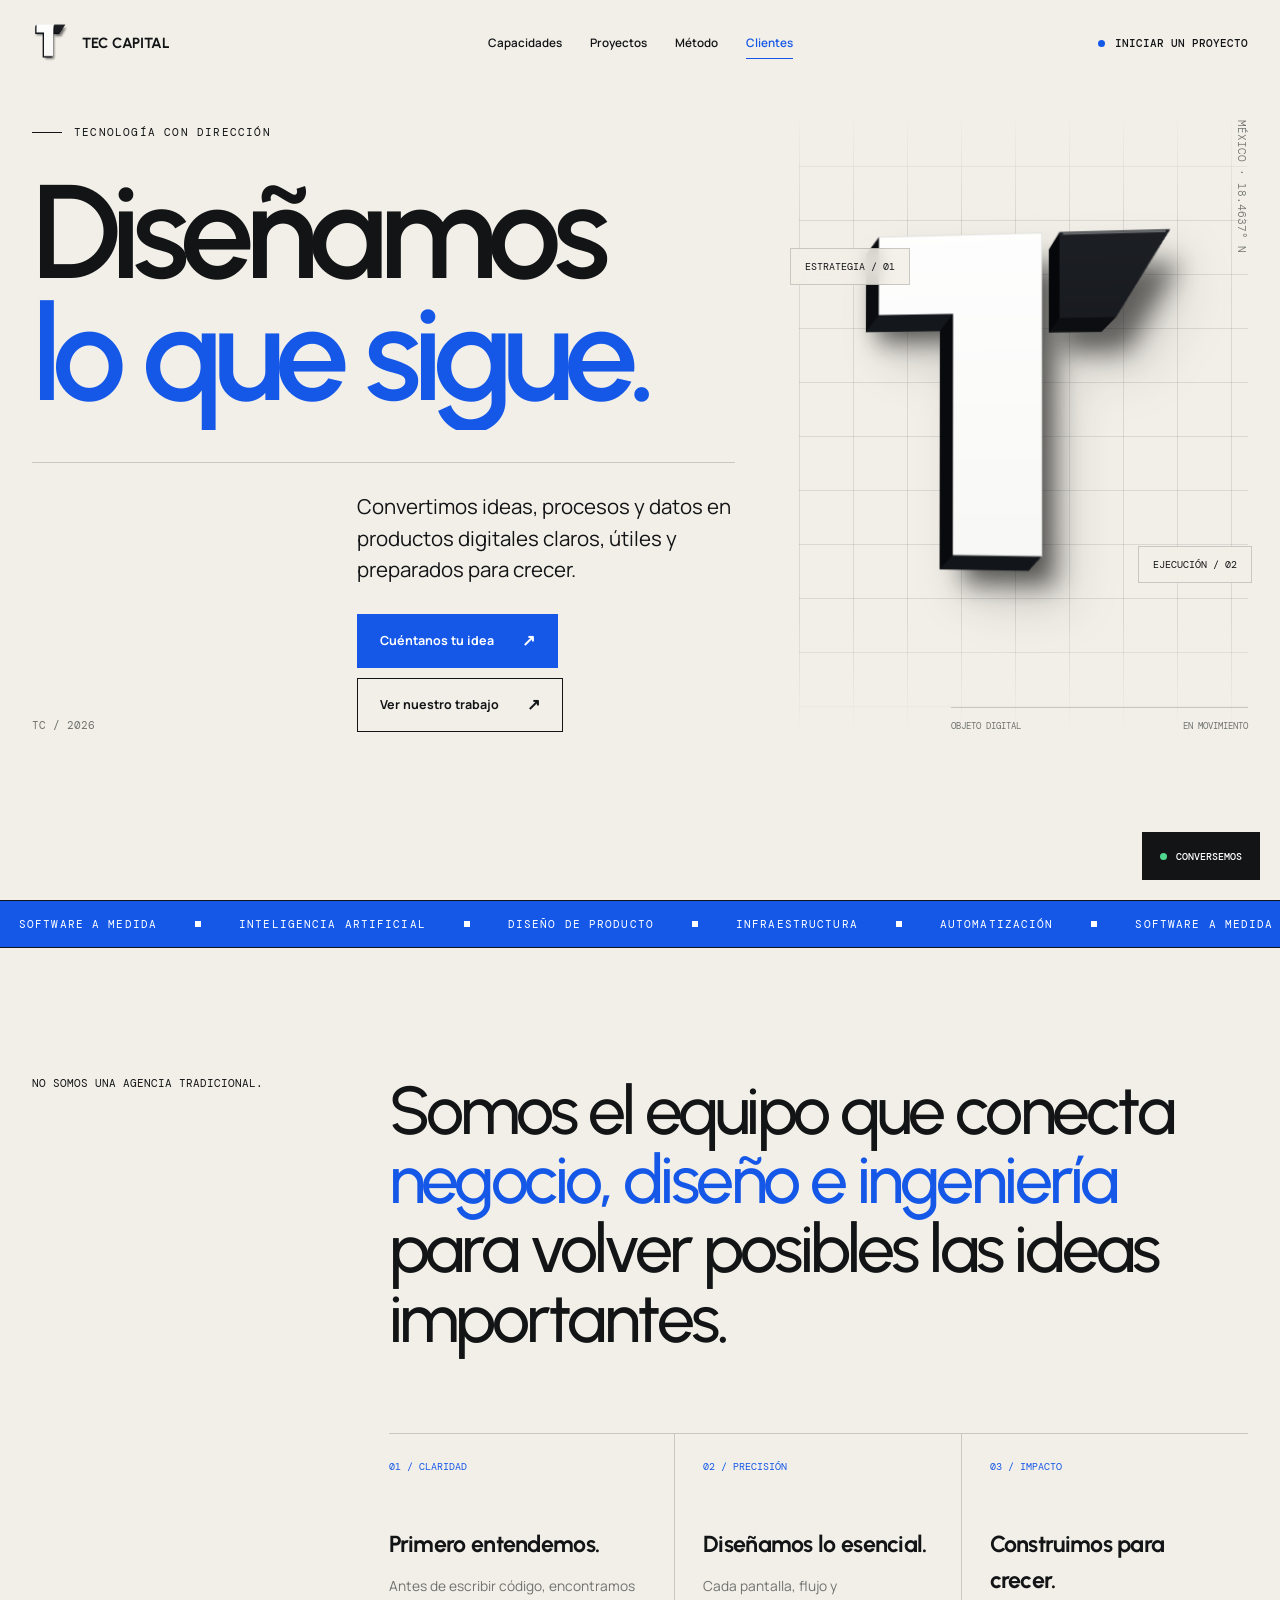
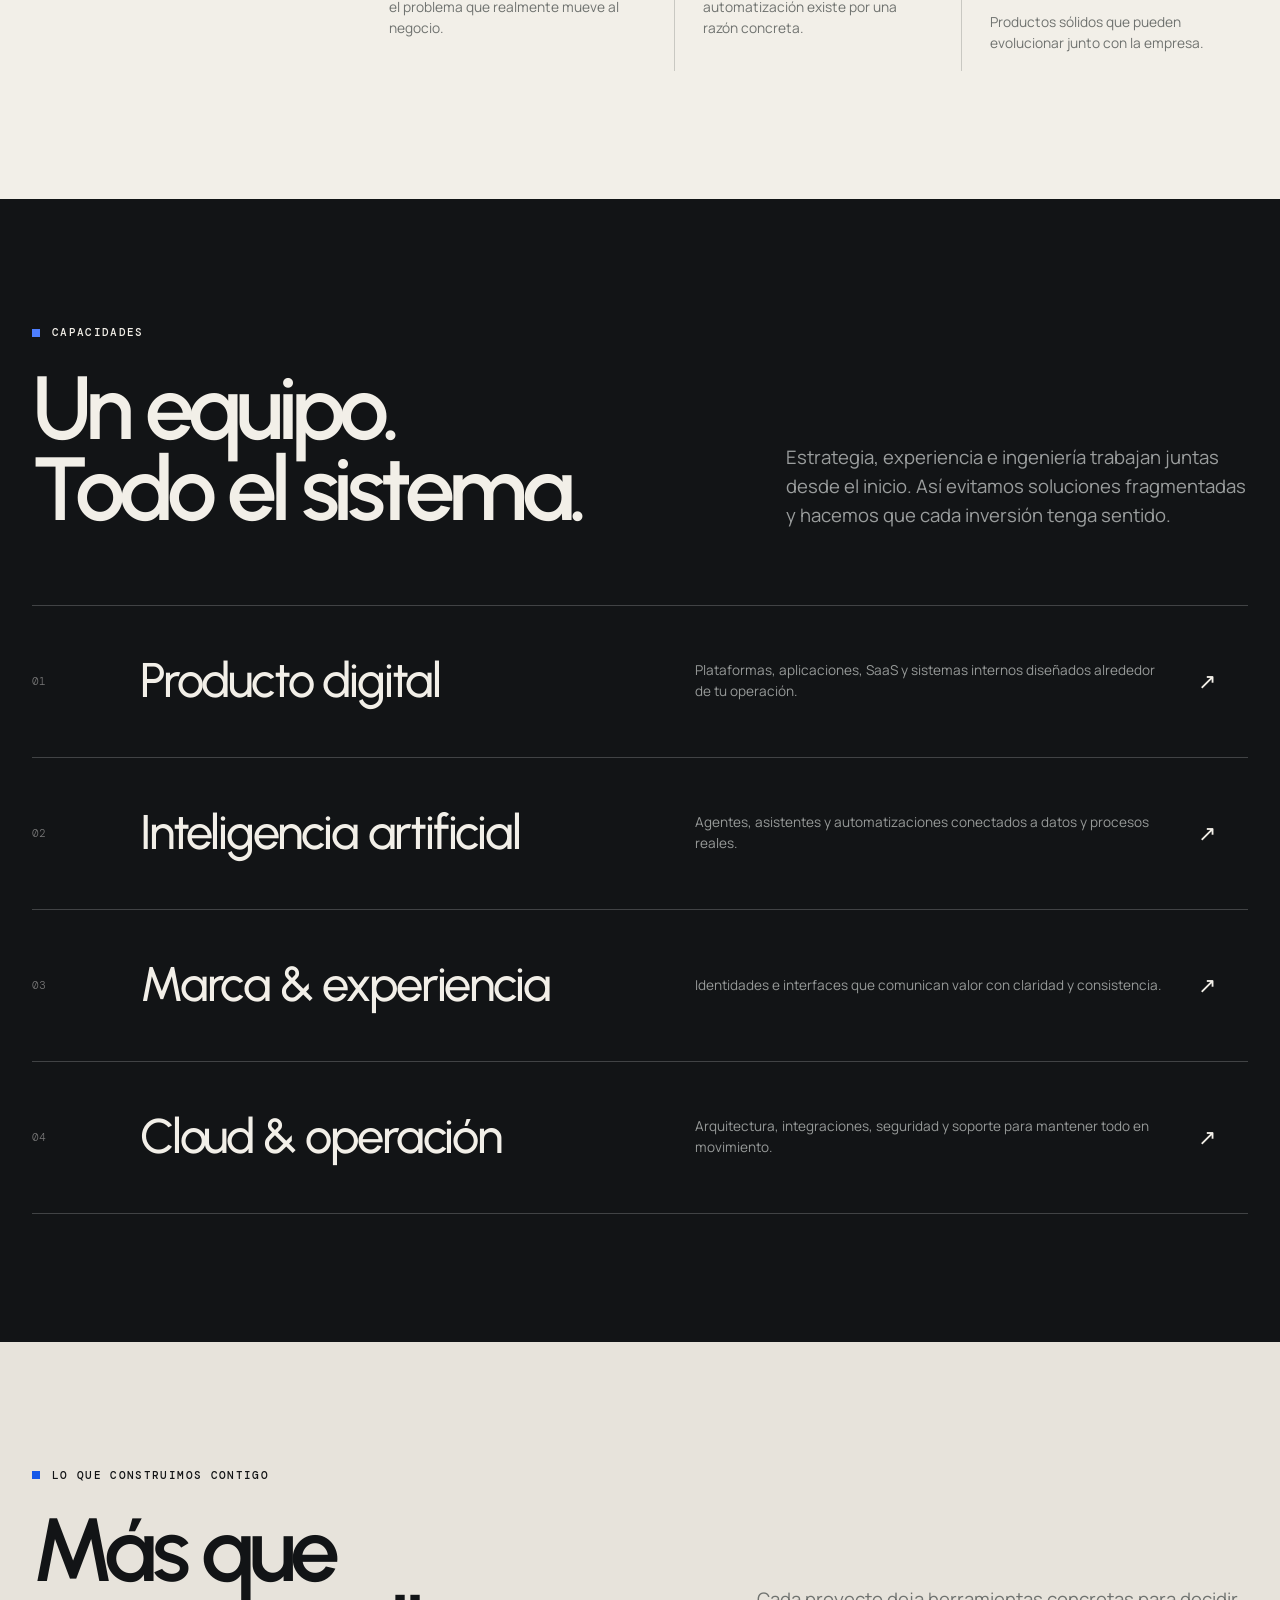
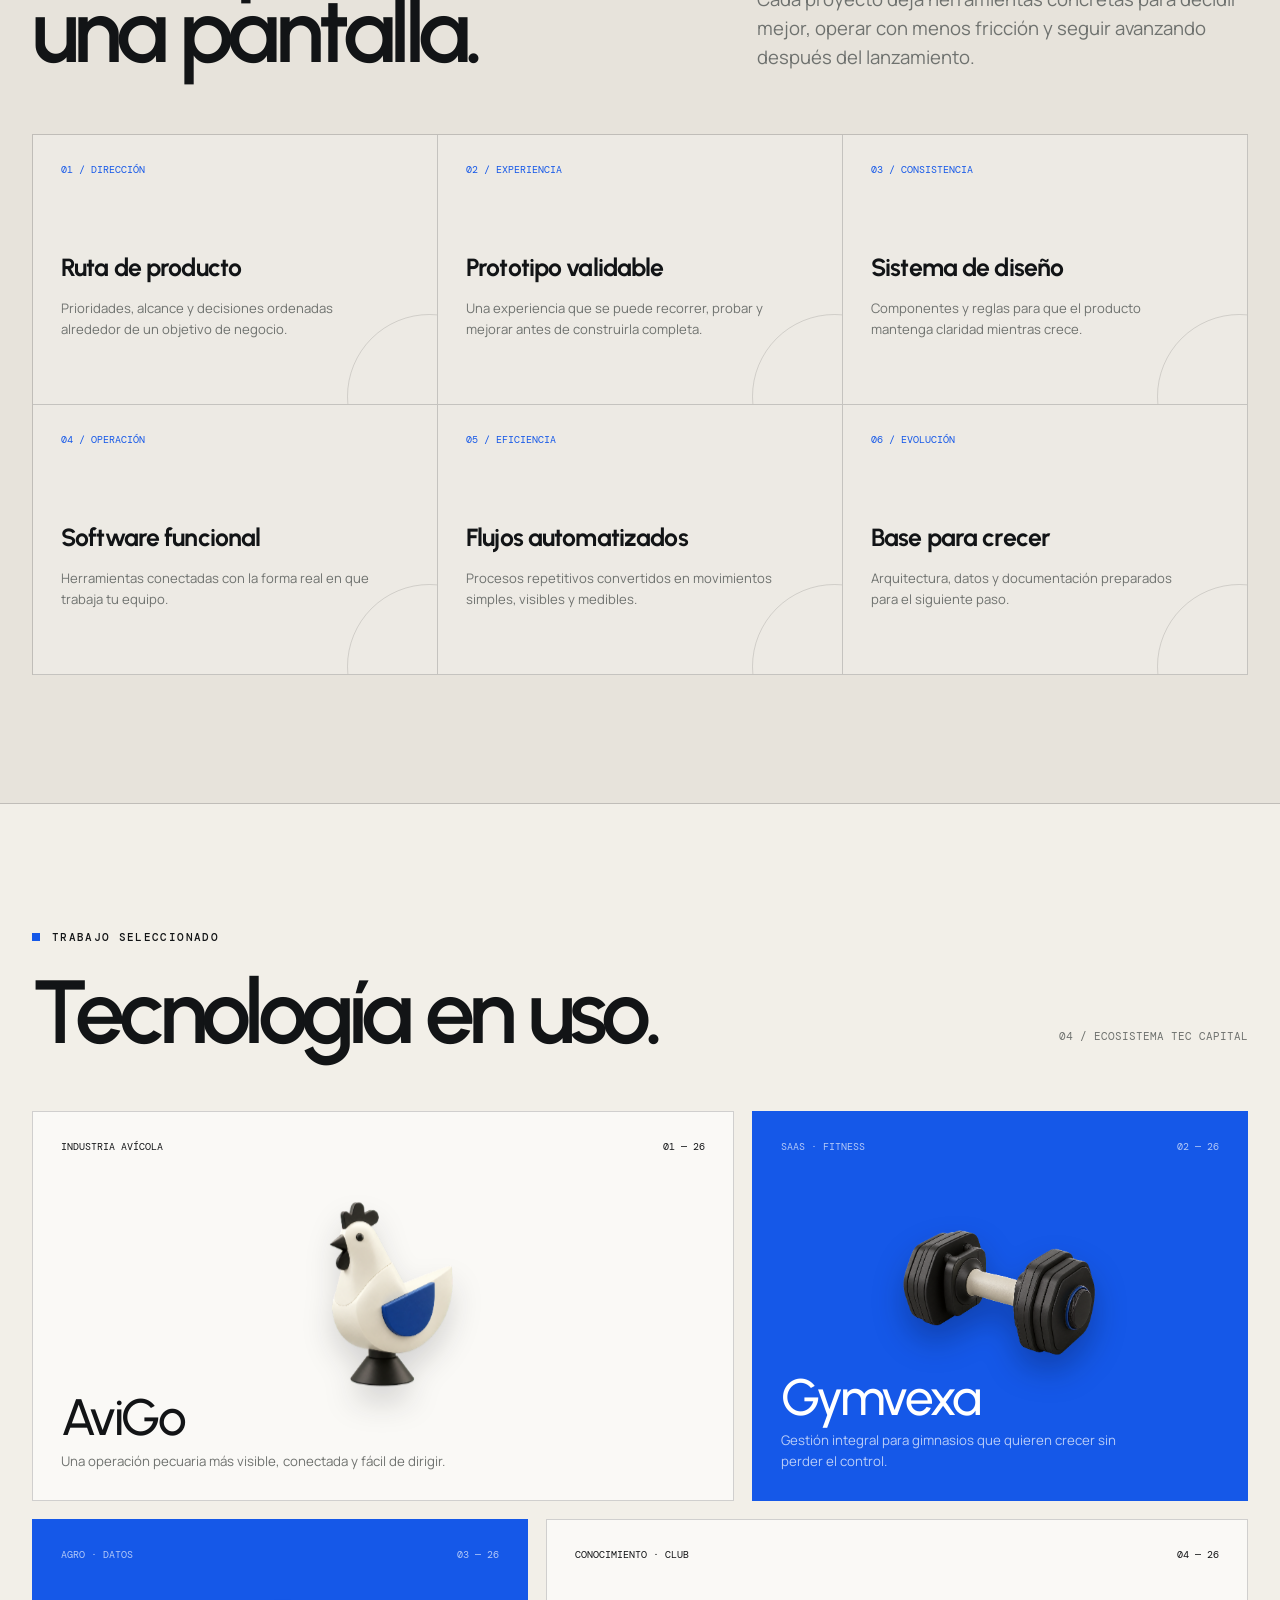
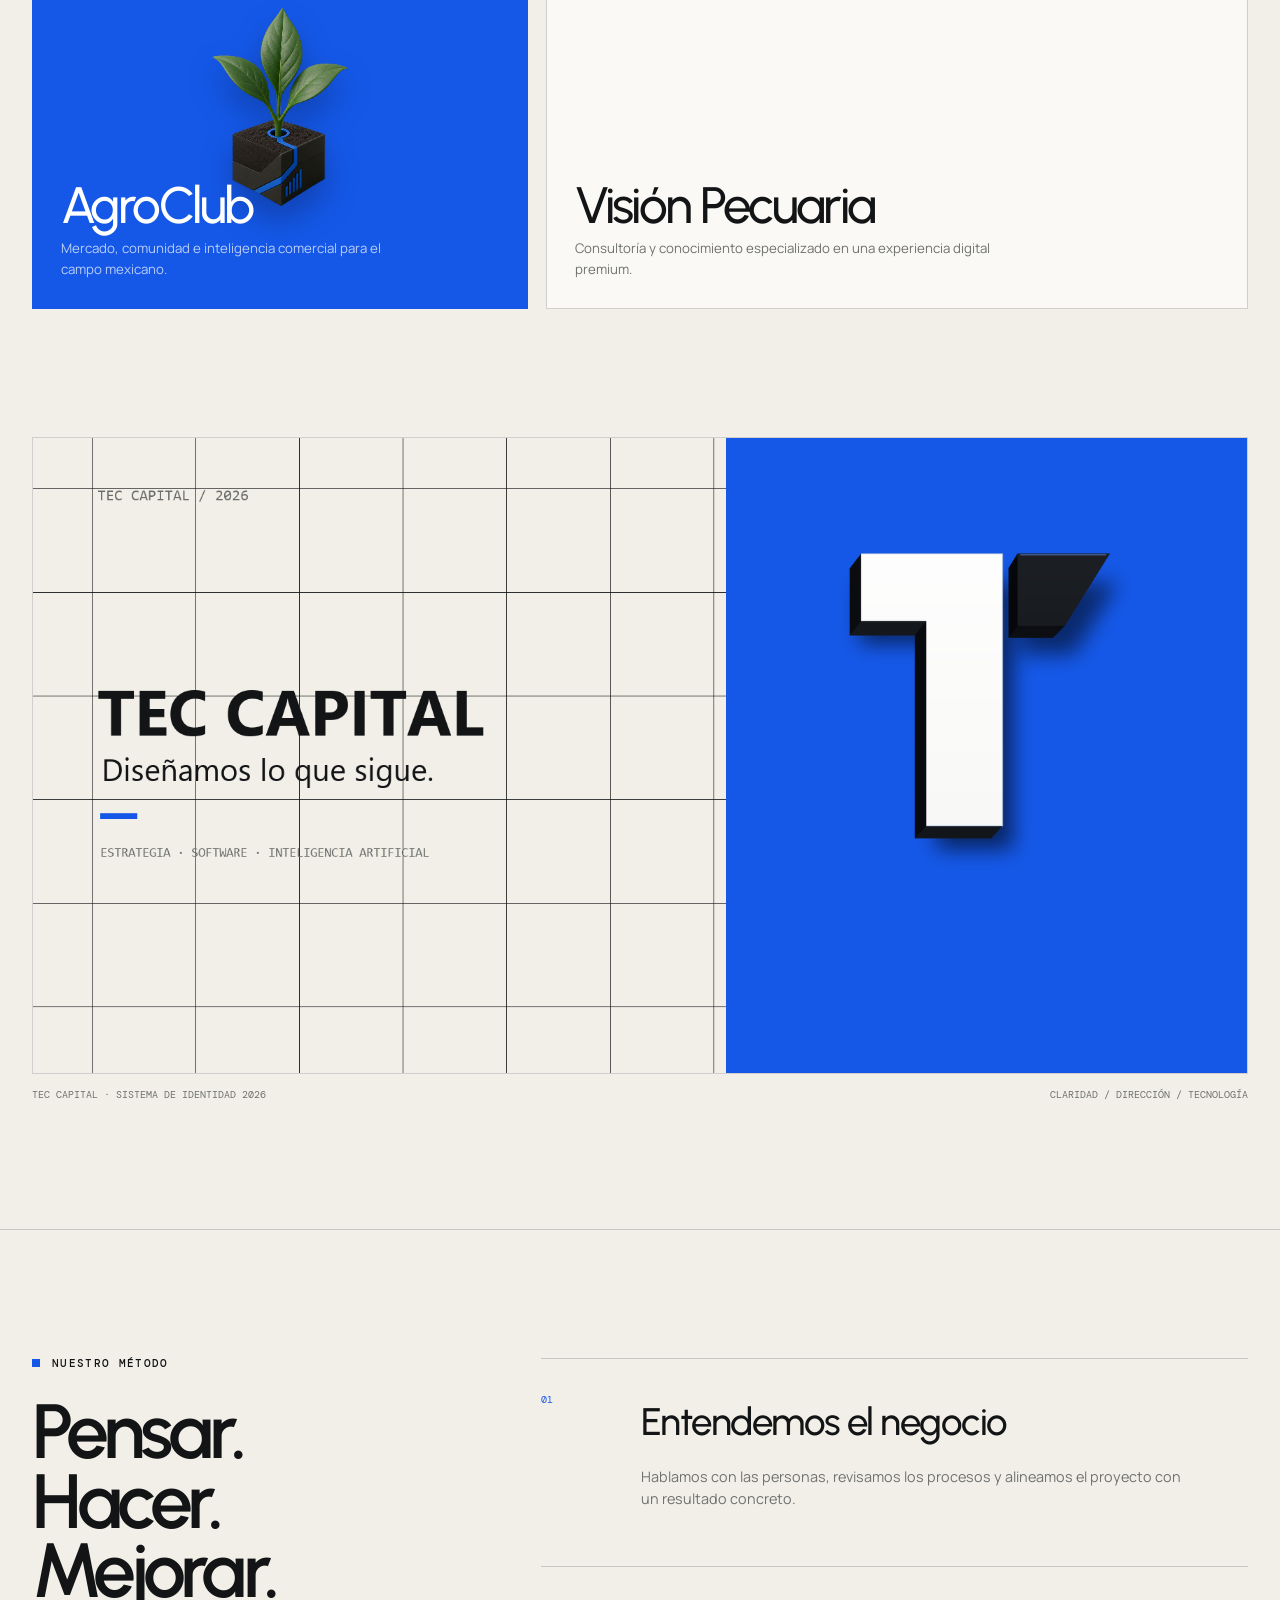
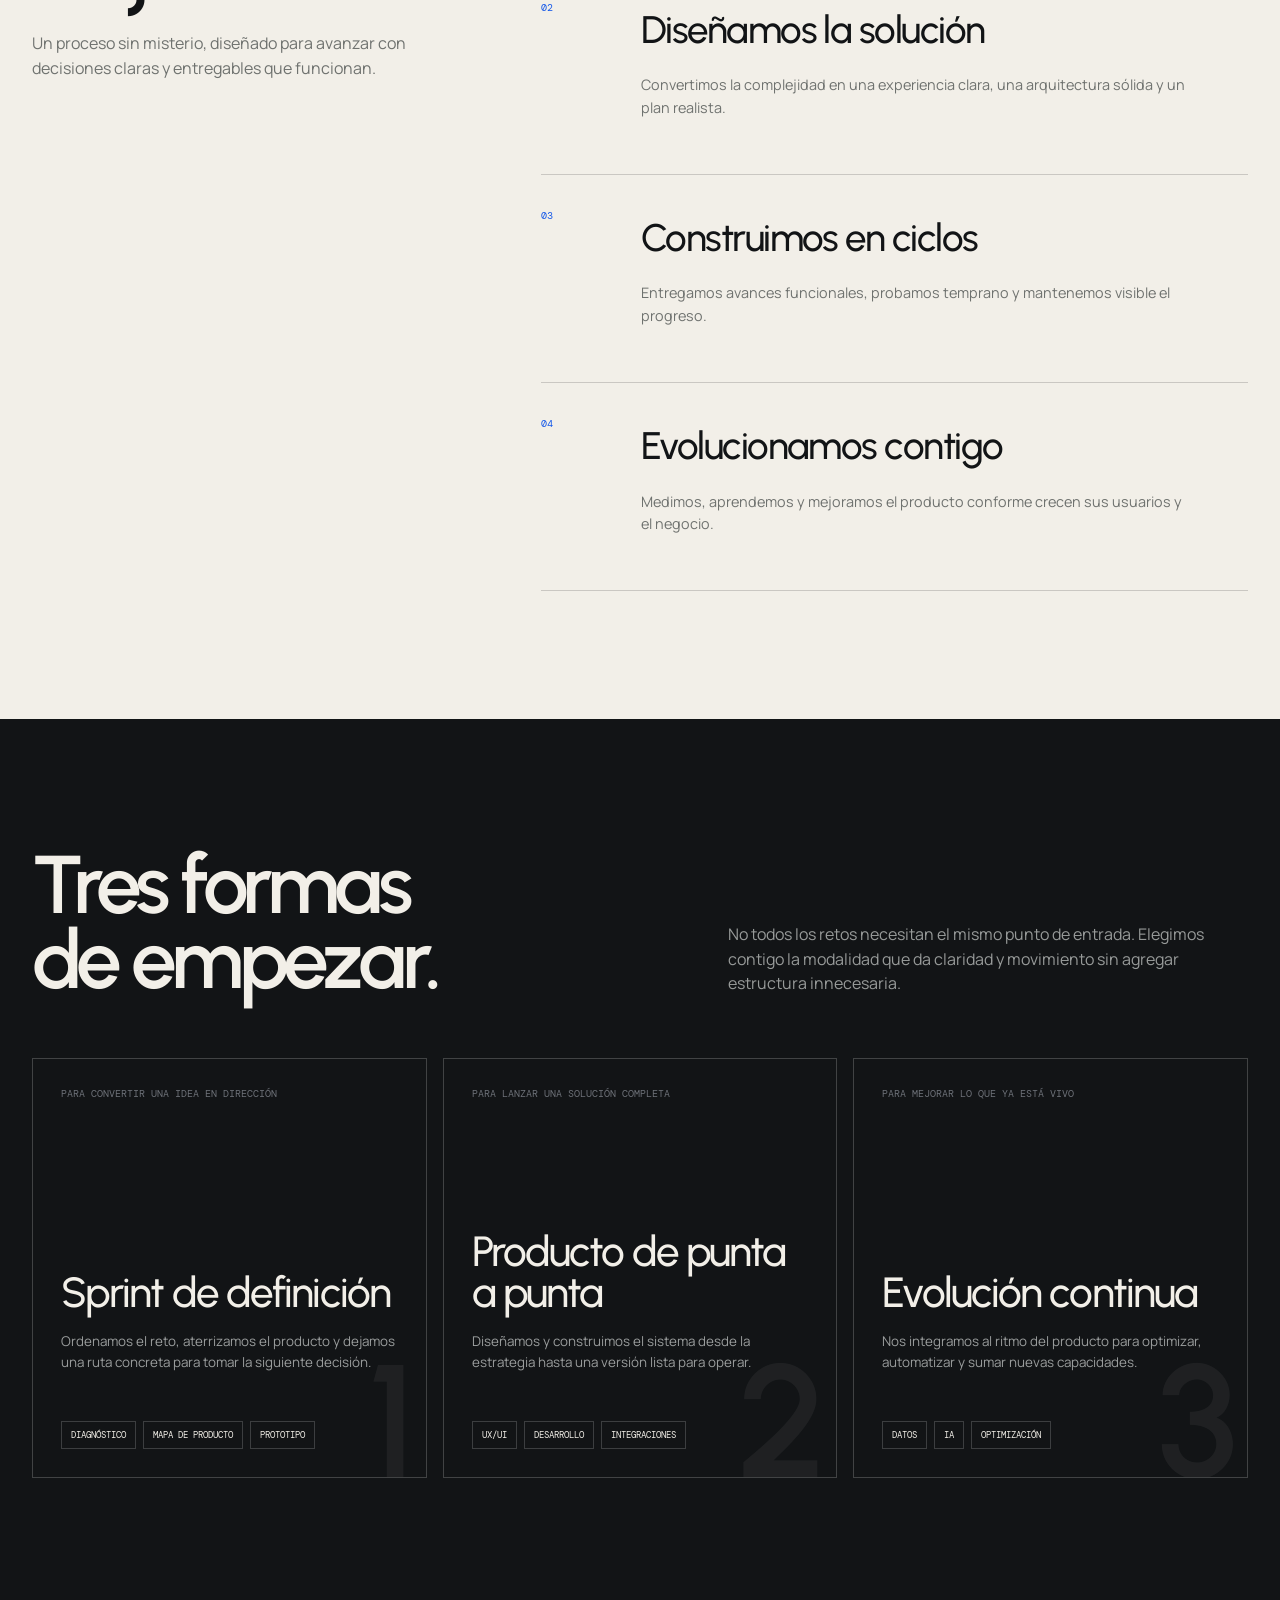
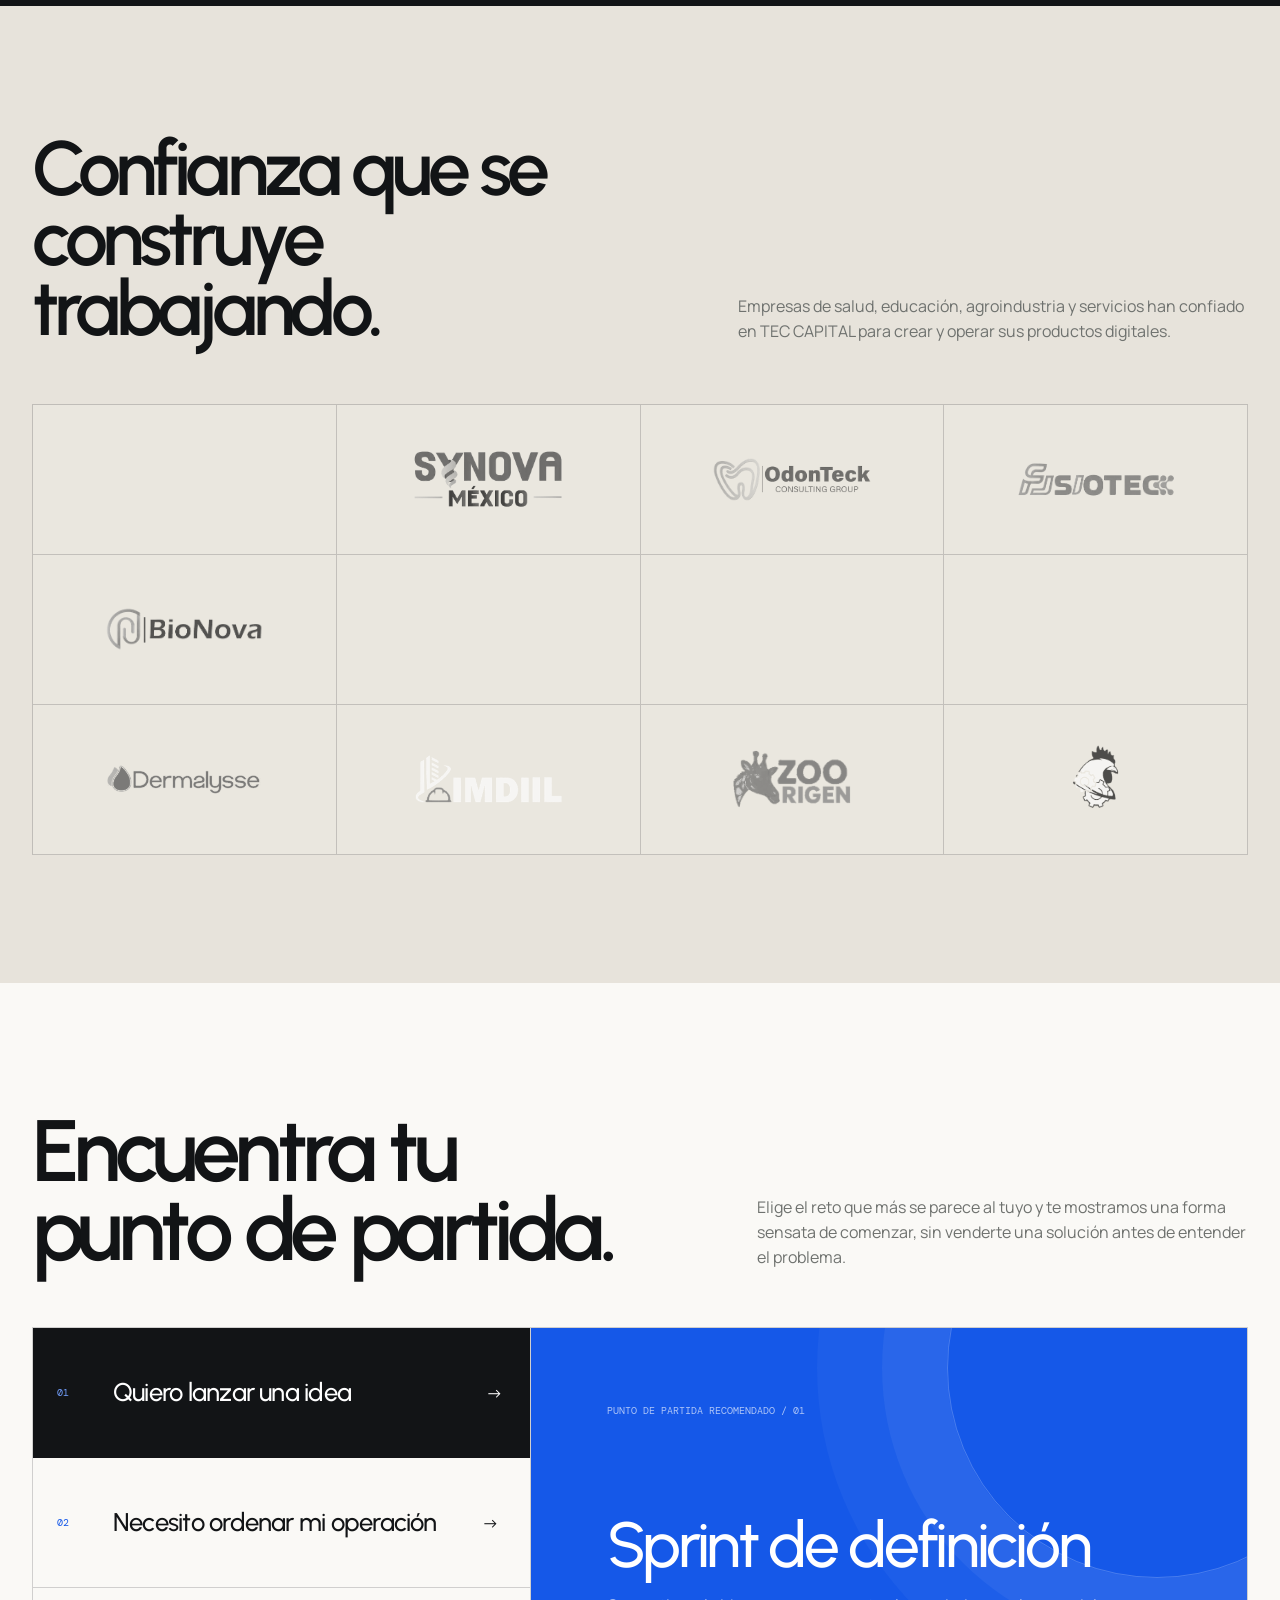
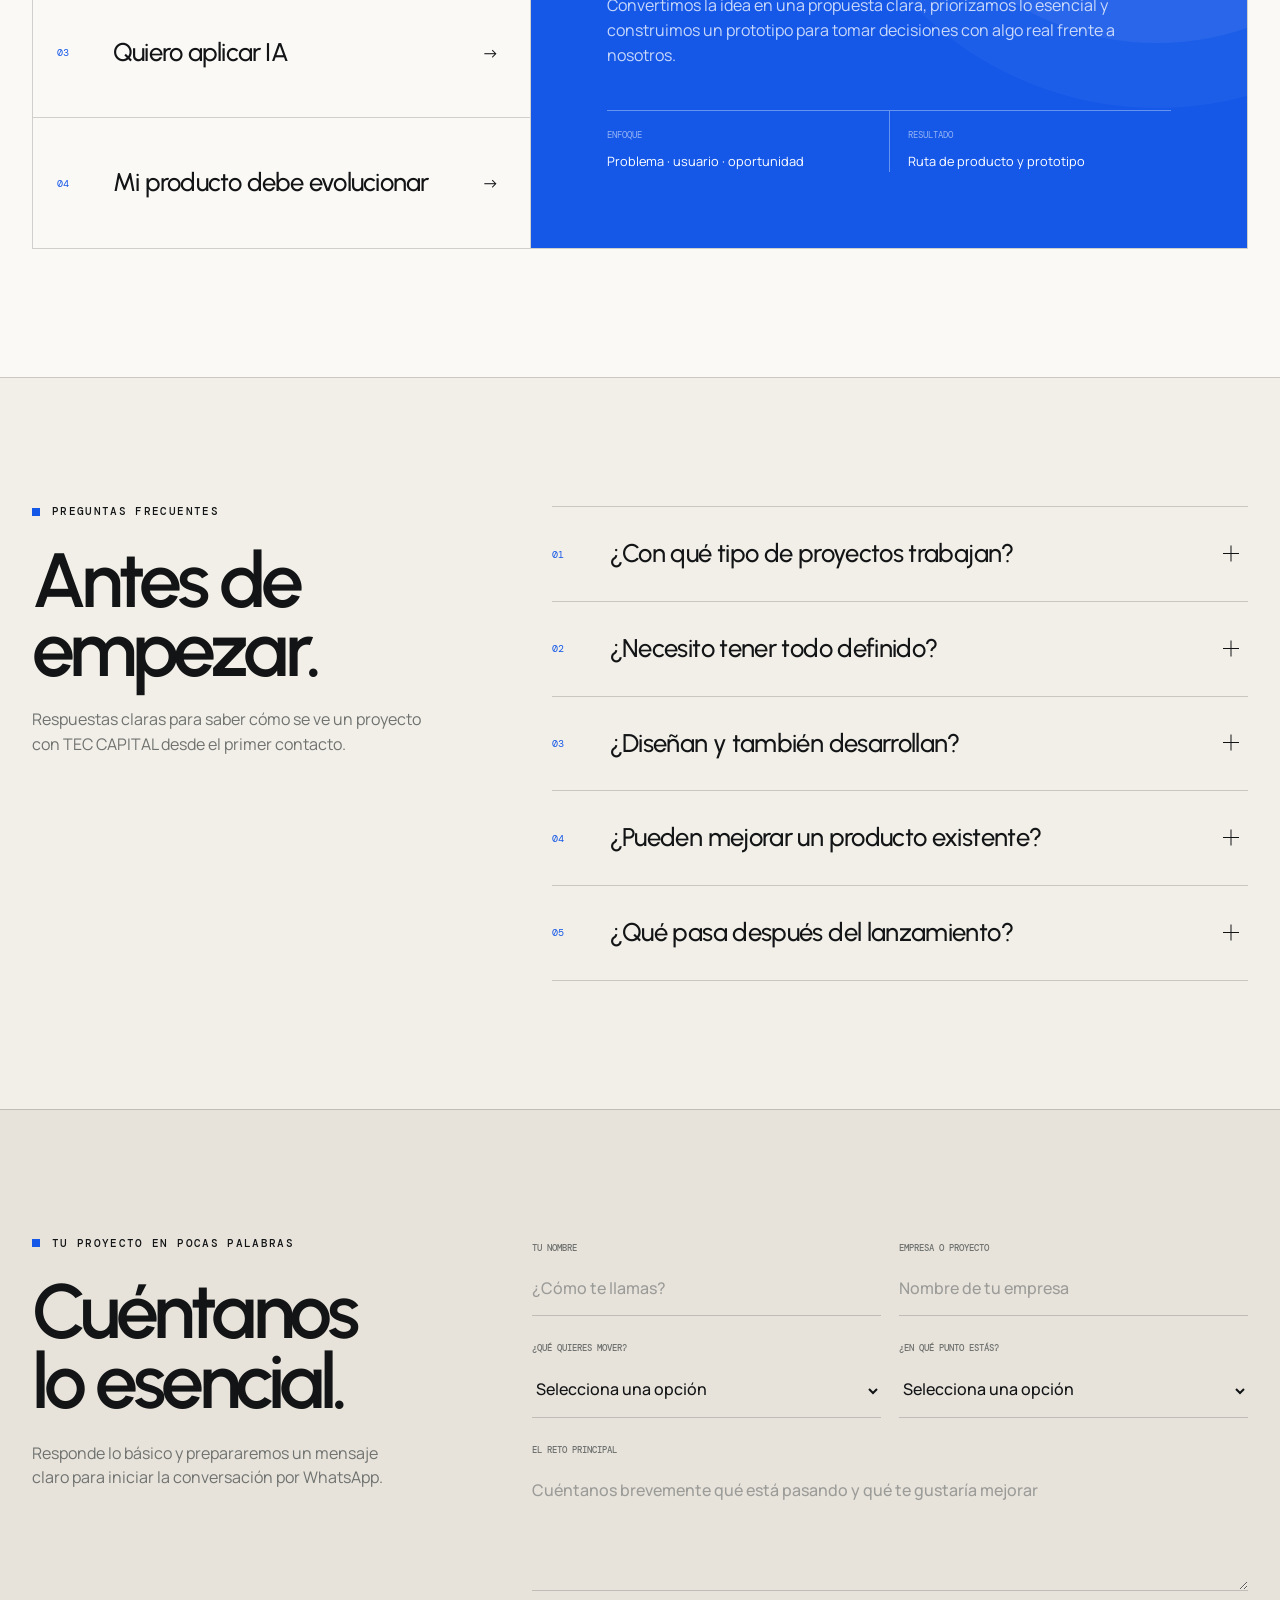
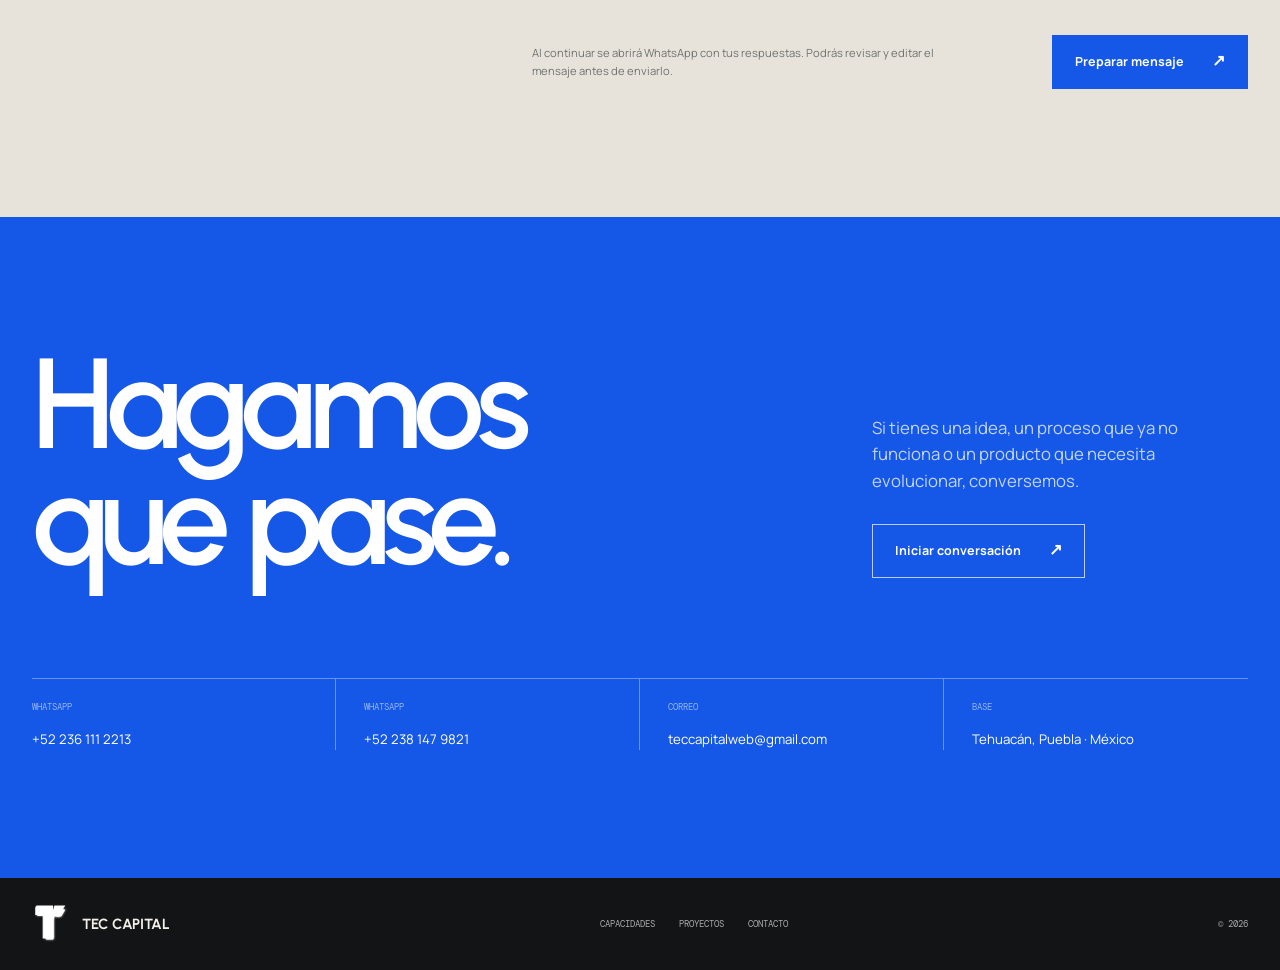
==== commit d1edbcbf: "Add files via upload" ====
--- a/index.html
+++ b/index.html
@@ -1,859 +1,901 @@
 <!DOCTYPE html>
 <html lang="es-MX">
 <head>
-<meta charset="UTF-8">
-<meta name="viewport" content="width=device-width, initial-scale=1, viewport-fit=cover">
-<meta name="theme-color" content="#3E4A1A">
-<title>Huevos Tehuacán — Frescura que puedes rastrear</title>
-<meta name="description" content="Escaneaste el QR de Distribuidor de Huevos Tehuacán. Conoce cómo cuidamos la frescura de cada huevo, de la granja a tu mesa, y cómo conseguirlos cerca de ti.">
-<meta name="robots" content="noindex">
-<meta property="og:title" content="¿De dónde vienen tus huevos?">
-<meta property="og:description" content="Distribuidor de Huevos Tehuacán — de la granja a tu mesa.">
-<link rel="icon" type="image/png" href="../assets/img/tehuacan/emblema.png">
-<link rel="preconnect" href="https://fonts.googleapis.com">
-<link rel="preconnect" href="https://fonts.gstatic.com" crossorigin>
-<link href="https://fonts.googleapis.com/css2?family=Bitter:wght@600;700;800;900&family=Nunito+Sans:opsz,wght@6..12,400;6..12,600;6..12,700;6..12,900&display=swap" rel="stylesheet">
-<style>
-/* ============================================================================
-   HUEVOS TEHUACÁN — página de aterrizaje del QR
-   Demo para el Congreso Avícola — construida por TEC CAPITAL
-
-   El QR real pegado en el empaque es un solo enlace fijo, sin parámetros:
-     https://teccapitalweb.com/origen/
-   No hay código impreso en el cascarón ni datos codificados en el QR — por eso
-   la sección de "medidor de frescura" es una VISTA PREVIA DEL CONCEPTO (queda
-   clara y etiquetada como tal), no una consulta real de un huevo específico.
-   Recorre unos escenarios de ejemplo (ver ESCENARIOS más abajo) en vez de leer
-   un valor que el visitante escriba o que venga en la URL.
-   ============================================================================ */
-
-:root{
-  /* Paleta muestreada del logo */
-  --verde:#3E4A1A; --verde-mid:#556520; --verde-soft:#8A9B5C; --verde-pale:#DCE3C4;
-  --cafe:#8F5418; --dorado:#E0A343;
-  --crema:#FBF6EA; --crema-deep:#F1E9D6; --blanco:#FFFDF8;
-  --tinta:#241E14; --tinta-soft:#6B6152;
-  --linea:rgba(62,74,26,.18); --linea-soft:rgba(62,74,26,.09);
-  /* Estados */
-  --ok:#4E7A2A; --bien:#7C9430; --pronto:#D89A2E; --malo:#A8442A;
-  --display:'Bitter',Georgia,serif; --body:'Nunito Sans',system-ui,sans-serif;
-  --wrap:1100px; --radio:16px; --ease:cubic-bezier(.2,.76,.22,1);
-}
-
-*,*::before,*::after{box-sizing:border-box;}
-html{scroll-behavior:smooth;}
-body{margin:0; min-width:320px; overflow-x:hidden; color:var(--tinta); background:var(--crema);
-  font-family:var(--body); font-size:16px; line-height:1.6; -webkit-font-smoothing:antialiased;}
-a{color:inherit; text-decoration:none;}
-button{font:inherit; color:inherit; cursor:pointer;}
-img{display:block; max-width:100%;}
-::selection{color:#fff; background:var(--verde);}
-:focus-visible{outline:2.5px solid var(--dorado); outline-offset:3px;}
-.wrap{width:min(var(--wrap),calc(100% - 40px)); margin-inline:auto;}
-.section{padding:clamp(60px,8vw,110px) 0;}
-h1,h2,h3{font-family:var(--display); font-weight:800; letter-spacing:-.02em; line-height:1.05; margin:0;}
-.kicker{display:inline-flex; align-items:center; gap:9px; margin-bottom:16px;
-  font-size:.7rem; font-weight:900; letter-spacing:.16em; text-transform:uppercase; color:var(--cafe);}
-.kicker::before{content:''; width:22px; height:2px; background:var(--dorado);}
-
-/* Aparición al hacer scroll */
-.reveal{opacity:0; transform:translateY(26px); transition:opacity .7s var(--ease), transform .7s var(--ease);}
-.reveal.in{opacity:1; transform:none;}
-
-/* ---------- Encabezado ---------- */
-.site-head{position:sticky; top:0; z-index:80; background:rgba(251,246,234,.9);
-  backdrop-filter:blur(16px); border-bottom:1px solid var(--linea-soft);}
-.site-head .wrap{display:flex; align-items:center; justify-content:space-between; gap:14px; min-height:76px;}
-.marca{display:flex; align-items:center; gap:12px;}
-.marca img{width:54px; height:auto;}
-.marca b{display:block; font-family:var(--display); font-weight:800; font-size:.95rem; line-height:1.1; color:var(--verde);}
-.marca span{display:block; font-size:.6rem; font-weight:800; letter-spacing:.14em; text-transform:uppercase; color:var(--cafe);}
-.head-wa{display:inline-flex; align-items:center; gap:9px; padding:11px 18px; border-radius:100px;
-  background:var(--verde); color:var(--crema); font-weight:900; font-size:.78rem; letter-spacing:.02em;
-  transition:background .25s, transform .2s ease; box-shadow:0 8px 22px -12px rgba(62,74,26,.7);}
-.head-wa:hover{background:var(--verde-mid); transform:translateY(-2px);}
-.head-wa svg{width:16px; height:16px; fill:currentColor; flex-shrink:0;}
-
-/* ---------- Hero ---------- */
-.hero{position:relative; overflow:hidden; padding-top:clamp(40px,6vw,70px);}
-.hero::before{content:''; position:absolute; top:-200px; right:-160px; width:580px; height:580px;
-  border-radius:50%; background:radial-gradient(circle,rgba(224,163,67,.18),transparent 66%); pointer-events:none;}
-.hero::after{content:''; position:absolute; bottom:-220px; left:-180px; width:520px; height:520px;
-  border-radius:50%; background:radial-gradient(circle,rgba(138,155,92,.14),transparent 66%); pointer-events:none;}
-.hero-grid{position:relative; display:grid; grid-template-columns:1.08fr .92fr; gap:clamp(30px,5vw,60px); align-items:center;}
-.hero h1{font-size:clamp(2.4rem,5.8vw,4.3rem);}
-.hero h1 em{font-style:normal; color:var(--cafe); position:relative; white-space:nowrap;}
-.hero h1 em::after{content:''; position:absolute; left:0; right:0; bottom:.06em; height:.28em;
-  background:rgba(224,163,67,.35); z-index:-1; border-radius:3px;}
-.hero .lead{max-width:460px; margin:18px 0 0; color:var(--tinta-soft); font-size:1.05rem;}
-
-/* Llamadas a la acción del hero */
-.hero-actions{display:flex; flex-wrap:wrap; gap:12px; margin-top:30px;}
-.btn-hero-wa{position:relative; overflow:hidden; display:inline-flex; align-items:center; gap:11px;
-  padding:16px 24px; border:0; border-radius:11px; background:var(--verde); color:var(--crema);
-  font-weight:900; font-size:.82rem; letter-spacing:.04em; text-transform:uppercase;
-  transition:background .2s, transform .15s ease; box-shadow:0 16px 36px -22px rgba(62,74,26,.7);}
-.btn-hero-wa::after{content:''; position:absolute; top:0; bottom:0; left:-70%; width:45%;
-  background:linear-gradient(100deg,transparent,rgba(255,253,248,.28),transparent);
-  animation:shine 3.4s var(--ease) infinite;}
-@keyframes shine{0%,55%{left:-70%;} 85%,100%{left:130%;}}
-.btn-hero-wa:hover{background:var(--verde-mid); transform:translateY(-2px);}
-.btn-hero-wa svg{width:16px; height:16px; fill:currentColor; flex-shrink:0;}
-.btn-ghost{display:inline-flex; align-items:center; gap:8px; padding:16px 22px; border:1.5px solid var(--linea);
-  border-radius:11px; color:var(--verde); font-weight:800; font-size:.82rem; letter-spacing:.02em;
-  transition:border-color .2s, background .2s, transform .15s ease;}
-.btn-ghost:hover{border-color:var(--verde-soft); background:var(--blanco); transform:translateY(-2px);}
-
-/* Insignia "vista previa" para las secciones de concepto (no funcionalidad real hoy) */
-.preview-badge{display:inline-flex; align-items:center; gap:7px; margin-bottom:16px; padding:7px 14px;
-  border:1.5px dashed var(--dorado); border-radius:100px; font-size:.64rem; font-weight:900;
-  letter-spacing:.1em; text-transform:uppercase; color:var(--cafe);}
-.sello .preview-badge{color:var(--dorado); border-color:rgba(224,163,67,.6);}
-.preview-badge svg{width:13px; height:13px; fill:none; stroke:currentColor;}
-
-/* Botón "ver otro ejemplo" del panel de vista previa */
-.example-cta{display:flex; justify-content:center; padding:20px 22px 26px; border-top:1.5px dashed var(--linea);}
-.btn-example{padding:11px 22px; border:1.5px solid var(--verde); border-radius:100px; background:transparent;
-  color:var(--verde); font-weight:900; font-size:.72rem; letter-spacing:.08em; text-transform:uppercase;
-  transition:background .2s, color .2s, transform .2s;}
-.btn-example:hover{background:var(--verde); color:var(--crema); transform:translateY(-2px);}
-
-/* ---------- Mascota ---------- */
-.mascot-stage{position:relative; display:grid; place-items:center; min-height:420px;}
-.mascot{width:min(76%,340px); filter:drop-shadow(0 30px 26px rgba(62,74,26,.25));
-  animation:bob 4.2s ease-in-out infinite; transform-origin:50% 92%;}
-@keyframes bob{0%,100%{transform:translateY(0) rotate(-1.2deg);} 50%{transform:translateY(-13px) rotate(1.2deg);}}
-.mascot-shadow{position:absolute; bottom:8%; left:50%; width:46%; height:26px; transform:translateX(-50%);
-  border-radius:50%; background:radial-gradient(ellipse,rgba(62,74,26,.22),transparent 70%);
-  animation:shrink 4.2s ease-in-out infinite;}
-@keyframes shrink{0%,100%{transform:translateX(-50%) scaleX(1);} 50%{transform:translateX(-50%) scaleX(.82); opacity:.75;}}
-.float-chip{position:absolute; z-index:3; padding:9px 14px; border:1.5px solid var(--linea); border-radius:100px;
-  background:var(--blanco); font-size:.66rem; font-weight:900; letter-spacing:.08em;
-  text-transform:uppercase; color:var(--verde); box-shadow:0 10px 26px -16px rgba(62,74,26,.6);
-  animation:chipfloat 5s ease-in-out infinite;}
-.float-chip.a{top:9%; left:0; animation-delay:.4s;}
-.float-chip.b{top:38%; right:-3%; animation-delay:1.5s;}
-.float-chip.c{bottom:9%; left:4%; animation-delay:2.6s;}
-.float-chip i{font-style:normal; color:var(--dorado);}
-@keyframes chipfloat{0%,100%{transform:translateY(0);} 50%{transform:translateY(-9px);}}
-/* Parpadeo de la mascota */
-.lids rect{transform-origin:center; transform:scaleY(0); animation:blink 4.6s infinite;}
-@keyframes blink{0%,94%,100%{transform:scaleY(0);} 96.5%{transform:scaleY(1);}}
-.mascot.sad .lids rect{animation:none;}
-
-/* ---------- Panel de resultado ---------- */
-.result{position:relative; margin-top:38px; border:1.5px solid var(--linea); border-radius:var(--radio);
-  background:var(--blanco); overflow:hidden; opacity:0; transform:translateY(16px);
-  box-shadow:0 26px 60px -36px rgba(62,74,26,.6);
-  transition:opacity .55s var(--ease), transform .55s var(--ease); display:none;}
-.result.show{display:block; opacity:1; transform:none;}
-.result-top{display:grid; grid-template-columns:290px 1fr 130px; gap:34px; align-items:center; padding:34px 36px;}
-.gauge{width:290px;}
-.gauge svg{width:100%; height:auto; overflow:visible;}
-.gauge-arc{fill:none; stroke-linecap:round;}
-.gauge-track{stroke:var(--crema-deep);}
-.gauge-fill{transition:stroke-dashoffset 1.15s var(--ease), stroke .5s;}
-/* transform-box:view-box → el origen se lee en unidades del viewBox, no en px CSS */
-.marker{transform-box:view-box; transform-origin:160px 158px; transform:rotate(-90deg);
-  transition:transform 1.15s var(--ease);}
-.marker circle{transition:fill .5s;}
-.tick{stroke:#CBC2AB; stroke-width:2;}
-.gauge-num{font-family:var(--display); font-weight:900; font-size:3rem; fill:var(--ok); transition:fill .5s;}
-.gauge-cap{font-family:var(--body); font-weight:800; font-size:.7rem; letter-spacing:.12em;
-  text-transform:uppercase; fill:var(--tinta-soft);}
-.gauge-end{font-family:var(--body); font-weight:700; font-size:.62rem; fill:#B0A791;}
-.verdict .chip{display:inline-flex; align-items:center; gap:7px; margin-bottom:11px; padding:6px 13px;
-  border-radius:100px; font-size:.66rem; font-weight:900; letter-spacing:.1em; text-transform:uppercase;}
-.verdict .chip::before{content:''; width:7px; height:7px; border-radius:50%; background:currentColor;}
-.verdict h2{font-size:clamp(1.6rem,3.2vw,2.4rem); margin-bottom:8px;}
-.verdict .sub{display:block; margin-bottom:10px; font-size:.8rem; font-weight:800; color:var(--cafe);
-  letter-spacing:.04em;}
-.verdict p{max-width:520px; margin:0; color:var(--tinta-soft); font-size:.95rem;}
-.mini-mascot{width:120px; justify-self:center;}
-.mini-mascot svg{width:100%; height:auto; filter:drop-shadow(0 10px 12px rgba(62,74,26,.2));}
-.result.show .mini-mascot svg{animation:pop .6s var(--ease);}
-@keyframes pop{0%{transform:scale(.6) rotate(-8deg);} 65%{transform:scale(1.1) rotate(3deg);} 100%{transform:scale(1);}}
-
-.ficha{display:grid; grid-template-columns:repeat(4,1fr); border-top:1.5px solid var(--linea); background:var(--crema);}
-.ficha > div{padding:17px 20px; border-right:1px solid var(--linea-soft);}
-.ficha > div:last-child{border-right:0;}
-.ficha small{display:block; margin-bottom:5px; font-size:.6rem; font-weight:900;
-  letter-spacing:.12em; text-transform:uppercase; color:var(--tinta-soft);}
-.ficha b{font-family:var(--display); font-weight:700; font-size:1.04rem; color:var(--verde);}
-
-/* Dato curioso */
-.fact{display:flex; align-items:center; gap:16px; padding:16px 22px; border-top:1.5px dashed var(--linea);
-  background:linear-gradient(90deg,rgba(224,163,67,.1),transparent 60%);}
-.fact-egg{flex-shrink:0; width:34px;}
-.fact p{flex:1; margin:0; font-size:.84rem; color:var(--tinta-soft);}
-.fact p b{color:var(--cafe);}
-.fact button{flex-shrink:0; padding:8px 14px; border:1.5px solid var(--linea); border-radius:100px;
-  background:var(--blanco); font-size:.66rem; font-weight:900; letter-spacing:.08em;
-  text-transform:uppercase; color:var(--verde); transition:border-color .2s, transform .2s;}
-.fact button:hover{border-color:var(--verde-soft); transform:translateY(-2px);}
-
-/* Confeti */
-.confetti{position:absolute; inset:0; pointer-events:none; overflow:hidden; z-index:5;}
-.confetti span{position:absolute; top:-14px; width:8px; height:13px; border-radius:2px; opacity:.95;
-  animation:cfall linear forwards;}
-@keyframes cfall{to{transform:translate(var(--dx),108%) rotate(var(--rot)); opacity:.8;}}
-
-/* ---------- Cinta ---------- */
-.ticker{overflow:hidden; border-block:1.5px solid var(--verde); background:var(--verde); color:var(--crema);}
-.ticker-row{display:flex; width:max-content; animation:tick 26s linear infinite;}
-.ticker-track{display:flex; align-items:center; gap:34px; padding:14px 17px;
-  font-size:.7rem; font-weight:800; letter-spacing:.12em; white-space:nowrap; text-transform:uppercase;}
-.ticker-track i{width:6px; height:6px; border-radius:50%; background:var(--dorado);}
-@keyframes tick{to{transform:translateX(-50%);}}
-
-/* ---------- El sello (verde) ---------- */
-.sello{background:var(--verde); color:var(--crema);}
-.sello .kicker{color:var(--dorado);}
-.sello h2{font-size:clamp(1.9rem,4.4vw,3.1rem); max-width:640px;}
-.sello > .wrap > p{max-width:560px; margin:16px 0 40px; color:rgba(251,246,234,.72);}
-.sello-demo{display:flex; flex-wrap:wrap; align-items:center; justify-content:center; gap:8px;
-  padding:30px 18px; margin-bottom:16px; border:1.5px dashed rgba(251,246,234,.3); border-radius:var(--radio);}
-.seg{position:relative; padding:10px 16px; border-radius:11px; border:2px solid transparent;
-  font-family:var(--display); font-weight:800; font-size:clamp(1.9rem,5vw,3rem); letter-spacing:.06em;
-  cursor:pointer; transition:transform .25s var(--ease), border-color .25s, box-shadow .25s; user-select:none;}
-.seg-d{background:rgba(224,163,67,.2); color:var(--dorado);}
-.seg-p{background:rgba(251,246,234,.13); color:var(--crema);}
-.seg-g{background:rgba(138,155,92,.28); color:#CBD9A4;}
-.seg.on{border-color:var(--dorado); transform:translateY(-6px); box-shadow:0 14px 30px -14px rgba(0,0,0,.5);}
-.seg-dash{font-family:var(--display); font-weight:800; font-size:clamp(1.9rem,5vw,3rem); opacity:.5;}
-.sello-hint{margin:0 0 26px; text-align:center; font-size:.68rem; font-weight:800;
-  letter-spacing:.12em; text-transform:uppercase; color:rgba(251,246,234,.5);}
-.sello-grid{display:grid; grid-template-columns:repeat(4,1fr); gap:16px;}
-.sello-card{padding:22px; border:1.5px solid rgba(251,246,234,.2); border-radius:var(--radio);
-  transition:border-color .3s, background .3s, transform .3s var(--ease);}
-.sello-card.lit{border-color:var(--dorado); background:rgba(224,163,67,.12); transform:translateY(-5px);}
-.sello-card b{display:block; margin-bottom:8px; font-family:var(--display); font-size:1.04rem; color:var(--dorado);}
-.sello-card p{margin:0; font-size:.84rem; color:rgba(251,246,234,.75);}
-
-/* ---------- Recorrido ---------- */
-.viaje{overflow:hidden;} /* las paradas entran con translateX y no deben ensanchar la página */
-.viaje h2{font-size:clamp(1.9rem,4.4vw,3.1rem);}
-.viaje > .wrap > p{max-width:520px; margin:16px 0 50px; color:var(--tinta-soft);}
-.ruta{position:relative; max-width:760px; margin:0 auto; padding-left:64px;}
-.ruta-line{position:absolute; top:10px; bottom:10px; left:25px; width:3px; border-radius:3px; background:var(--crema-deep);}
-.ruta-fill{position:absolute; top:0; left:0; width:100%; height:0; border-radius:3px; background:var(--verde-soft);}
-.truck{position:absolute; left:-19px; top:0; width:44px; transition:top .18s linear; z-index:3;}
-.truck svg{width:100%; height:auto; filter:drop-shadow(0 6px 8px rgba(62,74,26,.35));}
-.parada{position:relative; padding:0 0 40px;}
-.parada:last-child{padding-bottom:0;}
-.parada::before{content:''; position:absolute; top:6px; left:-46px; width:13px; height:13px;
-  border-radius:50%; border:3px solid var(--crema-deep); background:var(--crema); transition:border-color .4s, background .4s;}
-.parada.on::before{border-color:var(--verde-soft); background:var(--dorado);}
-.parada{opacity:0; transform:translateX(22px); transition:opacity .6s var(--ease), transform .6s var(--ease);}
-.parada.on{opacity:1; transform:none;}
-.parada h3{font-size:1.16rem; margin-bottom:6px;}
-.parada h3 small{margin-right:10px; font-family:var(--display); font-size:.8rem; color:var(--dorado);}
-.parada p{max-width:560px; margin:0; color:var(--tinta-soft); font-size:.88rem;}
-
-/* ---------- Distribución ---------- */
-.dist{background:var(--crema-deep); border-block:1px solid var(--linea-soft);}
-.dist-grid{display:grid; grid-template-columns:1.05fr .95fr; gap:clamp(30px,5vw,60px); align-items:center;}
-.dist h2{font-size:clamp(2rem,4.6vw,3.3rem);}
-.dist h2 em{font-style:normal; color:var(--cafe);}
-.dist .lead{max-width:470px; margin:16px 0 24px; color:var(--tinta-soft);}
-.chips{display:flex; flex-wrap:wrap; gap:9px; margin-bottom:30px;}
-.chips span{padding:9px 15px; border:1.5px solid var(--linea); border-radius:100px; background:var(--blanco);
-  font-size:.74rem; font-weight:800; color:var(--verde); transition:transform .2s var(--ease), border-color .2s;}
-.chips span:hover{transform:translateY(-3px); border-color:var(--verde-soft);}
-.contact-card{padding:26px; border:1.5px solid var(--linea); border-radius:var(--radio); background:var(--blanco);
-  box-shadow:0 20px 50px -32px rgba(62,74,26,.6);}
-.contact-card small{display:block; margin-bottom:6px; font-size:.64rem; font-weight:900;
-  letter-spacing:.13em; text-transform:uppercase; color:var(--cafe);}
-.tel-big{display:block; margin-bottom:16px; font-family:var(--display); font-weight:900;
-  font-size:clamp(1.5rem,3.4vw,2.1rem); letter-spacing:.02em; color:var(--verde);}
-.tel-big:hover{color:var(--verde-mid);}
-.contact-actions{display:flex; flex-wrap:wrap; gap:10px;}
-.btn-wa,.btn-tel{display:inline-flex; align-items:center; gap:10px; padding:13px 20px; border-radius:11px;
-  font-weight:900; font-size:.76rem; letter-spacing:.04em; text-transform:uppercase;
-  transition:transform .2s ease, background .25s, color .25s;}
-.btn-wa{background:var(--verde); color:var(--crema);}
-.btn-wa:hover{background:var(--verde-mid); transform:translateY(-2px);}
-.btn-tel{border:1.5px solid var(--verde); color:var(--verde);}
-.btn-tel:hover{background:var(--verde); color:var(--crema); transform:translateY(-2px);}
-.btn-wa svg,.btn-tel svg{width:15px; height:15px; fill:currentColor;}
-.contact-note{margin:14px 0 0; font-size:.78rem; color:var(--tinta-soft);}
-.dist-art img{width:100%; border-radius:var(--radio); box-shadow:0 28px 54px -32px rgba(62,74,26,.5);}
-.dist-art figcaption{margin-top:12px; text-align:center; font-size:.68rem; font-weight:800;
-  letter-spacing:.11em; text-transform:uppercase; color:var(--tinta-soft);}
-.dist-art{margin:0;}
-.stats{display:grid; grid-template-columns:repeat(4,1fr); gap:2px; margin-top:clamp(40px,6vw,64px);
-  border:1px solid var(--linea-soft); border-radius:var(--radio); overflow:hidden; background:var(--linea-soft);}
-.stat{padding:22px 16px; text-align:center; background:var(--crema);}
-.stat b{display:block; font-family:var(--display); font-weight:900; font-size:clamp(1.5rem,3vw,2.1rem); color:var(--verde);}
-.stat span{font-size:.68rem; font-weight:800; letter-spacing:.09em; text-transform:uppercase; color:var(--tinta-soft);}
-
-/* ---------- Firma ---------- */
-.firma{color:var(--crema); background:var(--tinta);}
-.firma-grid{display:grid; grid-template-columns:1.25fr .75fr; gap:38px; align-items:center;}
-.firma .kicker{color:var(--dorado);}
-.firma h2{font-size:clamp(1.7rem,3.6vw,2.6rem);}
-.firma p{max-width:460px; margin:14px 0 26px; color:rgba(251,246,234,.66); font-size:.94rem;}
-.btn-tec{display:inline-flex; align-items:center; gap:11px; padding:15px 24px; border-radius:11px;
-  background:var(--dorado); color:var(--tinta); font-weight:900; font-size:.8rem;
-  letter-spacing:.04em; text-transform:uppercase; transition:transform .2s ease, background .2s;}
-.btn-tec:hover{background:#EFB55A; transform:translateY(-2px);}
-.nota{padding:22px; border:1.5px solid rgba(251,246,234,.18); border-radius:var(--radio);}
-.nota small{display:block; margin-bottom:9px; font-size:.62rem; font-weight:900;
-  letter-spacing:.12em; text-transform:uppercase; color:var(--dorado);}
-.nota p{margin:0; font-size:.83rem; color:rgba(251,246,234,.72);}
-
-footer{padding:26px 0 40px; background:var(--tinta); color:rgba(251,246,234,.45);}
-.pie{display:flex; flex-wrap:wrap; gap:12px; justify-content:space-between;
-  padding-top:22px; border-top:1px solid rgba(251,246,234,.14);
-  font-size:.66rem; font-weight:800; letter-spacing:.08em; text-transform:uppercase;}
-.pie a:hover{color:var(--dorado);}
-
-/* ---------- Responsive ---------- */
-@media (max-width:920px){
-  .hero-grid{grid-template-columns:1fr;}
-  .mascot-stage{min-height:340px; order:-1;}
-  .mascot{width:min(58%,270px);}
-  .float-chip.a{left:0; top:6%;}
-  .float-chip.b{right:0; top:40%;}
-  .float-chip.c{left:0; bottom:6%;}
-  .result-top{grid-template-columns:1fr; text-align:center; gap:16px; padding:26px 22px;}
-  .gauge{margin-inline:auto; width:260px;}
-  .verdict .chip{margin-inline:auto;}
-  .verdict p{margin-inline:auto;}
-  .mini-mascot{width:96px;}
-  .sello-grid{grid-template-columns:repeat(2,1fr);}
-  .dist-grid,.firma-grid{grid-template-columns:1fr;}
-  .stats{grid-template-columns:repeat(2,1fr);}
-}
-@media (max-width:620px){
-  .wrap{width:min(var(--wrap),calc(100% - 28px));}
-  .head-wa b{display:none;}
-  .head-wa{padding:11px 13px;}
-  .ficha{grid-template-columns:repeat(2,1fr);}
-  .ficha > div{border-bottom:1px solid var(--linea-soft);}
-  .ficha > div:nth-child(2){border-right:0;}
-  .sello-grid{grid-template-columns:1fr;}
-  .ruta{padding-left:50px;}
-  .ruta-line{left:18px;}
-  .parada::before{left:-39px;}
-  .truck{left:-24px; width:38px;}
-  .fact{flex-wrap:wrap;}
-  .contact-actions{flex-direction:column;}
-  .btn-wa,.btn-tel{justify-content:center;}
-}
-@media (prefers-reduced-motion:reduce){
-  html{scroll-behavior:auto;}
-  *,*::before,*::after{animation-duration:.001ms!important; animation-iteration-count:1!important;
-    transition-duration:.001ms!important;}
-  .reveal,.parada{opacity:1; transform:none;}
-}
-</style>
+  <meta charset="UTF-8">
+  <meta name="viewport" content="width=device-width, initial-scale=1, viewport-fit=cover">
+  <meta name="theme-color" content="#f2efe8">
+  <title>TEC CAPITAL — Diseñamos lo que sigue</title>
+  <meta name="description" content="Estrategia, software, inteligencia artificial y diseño para empresas que quieren avanzar con claridad.">
+  <meta property="og:type" content="website">
+  <meta property="og:locale" content="es_MX">
+  <meta property="og:title" content="TEC CAPITAL — Diseñamos lo que sigue">
+  <meta property="og:description" content="Convertimos ideas, procesos y datos en productos digitales que mueven empresas.">
+  <meta property="og:image" content="assets/img/brand-editorial-white.png">
+  <meta name="twitter:card" content="summary_large_image">
+  <meta name="twitter:title" content="TEC CAPITAL — Diseñamos lo que sigue">
+  <meta name="twitter:description" content="Estrategia, software, inteligencia artificial y diseño.">
+  <meta name="twitter:image" content="assets/img/brand-editorial-white.png">
+  <link rel="icon" type="image/png" href="assets/img/logo-t-hd.png">
+  <link rel="preconnect" href="https://fonts.googleapis.com">
+  <link rel="preconnect" href="https://fonts.gstatic.com" crossorigin>
+  <link href="https://fonts.googleapis.com/css2?family=DM+Mono:wght@300;400;500&family=Manrope:wght@400;500;600;700&family=Urbanist:wght@500;600;700&display=swap" rel="stylesheet">
+  <style>
+    :root {
+      --paper: #f2efe8;
+      --paper-deep: #e7e3db;
+      --white: #faf9f6;
+      --ink: #121416;
+      --ink-soft: #282c30;
+      --blue: #1558e8;
+      --blue-dark: #0d41b5;
+      --muted: #6f726f;
+      --line: rgba(18, 20, 22, .18);
+      --line-soft: rgba(18, 20, 22, .1);
+      --sans: 'Manrope', sans-serif;
+      --display: 'Urbanist', sans-serif;
+      --mono: 'DM Mono', monospace;
+      --wrap: 1340px;
+      --ease: cubic-bezier(.2, .76, .22, 1);
+    }
+
+    *, *::before, *::after { box-sizing: border-box; }
+    html { scroll-behavior: smooth; }
+    body {
+      margin: 0;
+      min-width: 320px;
+      overflow-x: hidden;
+      color: var(--ink);
+      background: var(--paper);
+      font-family: var(--sans);
+      font-size: 16px;
+      line-height: 1.55;
+      -webkit-font-smoothing: antialiased;
+    }
+    body.menu-open { overflow: hidden; }
+    a { color: inherit; text-decoration: none; }
+    button { color: inherit; font: inherit; }
+    img { display: block; max-width: 100%; }
+    ::selection { color: #fff; background: var(--blue); }
+    :focus-visible { outline: 2px solid var(--blue); outline-offset: 4px; }
+    .wrap { width: min(var(--wrap), calc(100% - 64px)); margin-inline: auto; }
+    .section { padding: clamp(92px, 10vw, 150px) 0; }
+    .section-rule { border-top: 1px solid var(--line); }
+    .eyebrow { display: flex; align-items: center; gap: 12px; margin-bottom: 28px; font: 500 .7rem/1 var(--mono); letter-spacing: .12em; text-transform: uppercase; }
+    .eyebrow::before { content: ''; width: 8px; height: 8px; background: var(--blue); }
+    .display { margin: 0; font-family: var(--display); font-weight: 600; line-height: .91; letter-spacing: -.064em; }
+    .section-title { max-width: 970px; margin-bottom: 32px; font-size: clamp(3rem, 7vw, 7.4rem); }
+    .section-copy { max-width: 620px; margin: 0; color: var(--muted); font-size: clamp(1rem, 1.45vw, 1.18rem); }
+    .reveal { opacity: 0; transform: translateY(28px); transition: opacity .75s var(--ease), transform .75s var(--ease); }
+    .reveal.in { opacity: 1; transform: none; }
+    .progress { position: fixed; top: 0; left: 0; z-index: 200; width: 0; height: 3px; background: var(--blue); }
+
+    .btn { display: inline-flex; align-items: center; justify-content: space-between; gap: 28px; min-height: 54px; padding: 0 22px; border: 1px solid var(--ink); border-radius: 0; font-size: .78rem; font-weight: 700; transition: color .25s, background .25s, transform .25s var(--ease); }
+    .btn::after { content: '↗'; font-family: var(--mono); font-size: 1rem; transition: transform .25s var(--ease); }
+    .btn:hover { color: var(--paper); background: var(--ink); transform: translateY(-3px); }
+    .btn:hover::after { transform: translate(3px, -3px); }
+    .btn-blue { color: #fff; border-color: var(--blue); background: var(--blue); }
+    .btn-blue:hover { border-color: var(--ink); background: var(--ink); }
+
+    /* Header */
+    .header { position: fixed; inset: 0 0 auto; z-index: 100; border-bottom: 1px solid transparent; transition: background .3s, border-color .3s; }
+    .header.scrolled { border-color: var(--line-soft); background: rgba(242, 239, 232, .9); backdrop-filter: blur(18px); }
+    .nav { display: grid; grid-template-columns: 1fr auto 1fr; align-items: center; height: 86px; }
+    .brand { display: inline-flex; align-items: center; gap: 12px; justify-self: start; position: relative; z-index: 102; }
+    .brand img { width: 38px; height: 42px; object-fit: contain; }
+    .brand strong { font-family: var(--display); font-size: .92rem; font-weight: 700; letter-spacing: -.02em; }
+    .nav-links { display: flex; align-items: center; justify-content: center; gap: 28px; }
+    .nav-links a { position: relative; font-size: .73rem; font-weight: 600; }
+    .nav-links a::after { content: ''; position: absolute; right: 0; bottom: -7px; left: 0; height: 1px; background: var(--ink); transform: scaleX(0); transform-origin: right; transition: transform .3s var(--ease); }
+    .nav-links a:hover::after { transform: scaleX(1); transform-origin: left; }
+    .nav-links a.active { color: var(--blue); }
+    .nav-links a.active::after { background: var(--blue); transform: scaleX(1); }
+    .nav-contact { justify-self: end; display: inline-flex; align-items: center; gap: 10px; font: 500 .68rem var(--mono); text-transform: uppercase; }
+    .nav-contact i { width: 7px; height: 7px; border-radius: 50%; background: var(--blue); animation: blink 2.2s infinite; }
+    @keyframes blink { 50% { opacity: .28; } }
+    .menu-toggle { display: none; position: relative; z-index: 102; width: 44px; height: 44px; padding: 0; border: 1px solid var(--line); background: transparent; cursor: pointer; }
+    .menu-toggle span { position: absolute; left: 12px; width: 19px; height: 1px; background: var(--ink); transition: transform .3s, top .3s; }
+    .menu-toggle span:first-child { top: 17px; }
+    .menu-toggle span:last-child { top: 25px; }
+    .menu-toggle[aria-expanded="true"] span:first-child { top: 21px; transform: rotate(45deg); }
+    .menu-toggle[aria-expanded="true"] span:last-child { top: 21px; transform: rotate(-45deg); }
+
+    /* Hero */
+    .hero { min-height: 100svh; display: grid; align-items: start; padding: 112px 0 40px; overflow: hidden; }
+    .hero-grid { display: grid; grid-template-columns: 1.22fr .78fr; gap: clamp(30px, 5vw, 80px); align-items: end; }
+    .hero-label { display: flex; align-items: center; gap: 12px; margin-bottom: 32px; font: 400 .68rem var(--mono); letter-spacing: .11em; text-transform: uppercase; }
+    .hero-label::before { content: ''; width: 30px; height: 1px; background: var(--ink); }
+    .hero h1 { max-width: 940px; font-size: clamp(4.6rem, 10.4vw, 10.7rem); }
+    .hero-line { display: block; overflow: hidden; }
+    .hero-line:last-child { margin-bottom: -.12em; padding-bottom: .12em; }
+    .hero-word { display: block; transform: translateY(112%); animation: intro .95s var(--ease) forwards; }
+    .hero-line:nth-child(2) .hero-word { color: var(--blue); animation-delay: .12s; }
+    @keyframes intro { to { transform: none; } }
+    .hero-bottom { display: grid; grid-template-columns: .88fr 1.12fr; gap: 28px; align-items: end; margin-top: 48px; padding-top: 28px; border-top: 1px solid var(--line); }
+    .hero-index { font: 400 .68rem var(--mono); color: var(--muted); }
+    .hero-copy p { max-width: 570px; margin: 0 0 28px; font-size: clamp(1.02rem, 1.7vw, 1.28rem); }
+    .hero-actions { display: flex; flex-wrap: wrap; gap: 10px; }
+
+    .hero-art { position: relative; min-height: 620px; perspective: 1100px; }
+    .art-grid { position: absolute; inset: 0; background-image: linear-gradient(var(--line-soft) 1px, transparent 1px), linear-gradient(90deg, var(--line-soft) 1px, transparent 1px); background-size: 54px 54px; mask-image: linear-gradient(to bottom, transparent, #000 17%, #000 82%, transparent); }
+    .art-number { position: absolute; top: 8px; right: 0; font: 300 .66rem var(--mono); color: var(--muted); writing-mode: vertical-rl; }
+    .mark-scene { position: absolute; top: 50%; left: 50%; width: 390px; height: 500px; transform: translate(-50%, -50%) rotateX(var(--rx, 1deg)) rotateY(var(--ry, -8deg)); transform-style: preserve-3d; transition: transform .3s ease-out; }
+    .mark-scene img { width: 100%; height: 100%; object-fit: contain; filter: drop-shadow(18px 24px 20px rgba(18, 20, 22, .18)); }
+    .art-note { position: absolute; padding: 11px 14px; border: 1px solid var(--line); background: rgba(242, 239, 232, .84); backdrop-filter: blur(8px); font: 400 .61rem var(--mono); text-transform: uppercase; }
+    .note-a { top: 22%; left: -2%; }
+    .note-b { right: -1%; bottom: 24%; }
+    .art-caption { position: absolute; right: 0; bottom: 0; display: flex; justify-content: space-between; width: 66%; padding-top: 12px; border-top: 1px solid var(--line); color: var(--muted); font: 400 .59rem var(--mono); text-transform: uppercase; }
+
+    .ticker { overflow: hidden; border-block: 1px solid var(--ink); background: var(--blue); color: #fff; }
+    .ticker-row { display: flex; width: max-content; animation: ticker 30s linear infinite; }
+    .ticker-track { display: flex; align-items: center; gap: 38px; padding: 16px 19px; font: 400 .7rem var(--mono); letter-spacing: .1em; white-space: nowrap; text-transform: uppercase; }
+    .ticker-track i { width: 6px; height: 6px; background: #fff; }
+    @keyframes ticker { to { transform: translateX(-50%); } }
+
+    /* Statement */
+    .statement-grid { display: grid; grid-template-columns: .5fr 1.5fr; gap: 70px; }
+    .statement-label { font: 400 .68rem var(--mono); text-transform: uppercase; }
+    .statement-main { font-family: var(--display); font-size: clamp(2.5rem, 5.3vw, 6rem); font-weight: 500; line-height: 1.02; letter-spacing: -.052em; }
+    .statement-main em { color: var(--blue); font-style: normal; }
+    .principles { display: grid; grid-template-columns: repeat(3, 1fr); gap: 0; margin-top: 80px; border-top: 1px solid var(--line); }
+    .principle { min-height: 230px; padding: 26px 28px 18px 0; border-right: 1px solid var(--line); }
+    .principle + .principle { padding-left: 28px; }
+    .principle:last-child { border: 0; }
+    .principle small { display: block; margin-bottom: 54px; font: 400 .63rem var(--mono); color: var(--blue); }
+    .principle h3 { margin: 0 0 12px; font-family: var(--display); font-size: 1.45rem; letter-spacing: -.03em; }
+    .principle p { max-width: 320px; margin: 0; color: var(--muted); font-size: .86rem; }
+
+    /* Capabilities */
+    .capabilities { color: var(--paper); background: var(--ink); }
+    .capabilities .eyebrow::before { background: #4e7fff; }
+    .capabilities .section-copy { color: #9a9d9d; }
+    .cap-head { display: grid; grid-template-columns: 1.2fr .8fr; gap: 60px; align-items: end; margin-bottom: 75px; }
+    .cap-head .section-title { margin-bottom: 0; }
+    .cap-list { border-top: 1px solid rgba(255, 255, 255, .2); }
+    .cap-row { position: relative; display: grid; grid-template-columns: 80px 1fr .9fr 50px; gap: 28px; align-items: center; min-height: 152px; border-bottom: 1px solid rgba(255, 255, 255, .2); overflow: hidden; transition: padding .4s var(--ease), color .3s; }
+    .cap-row::before { content: ''; position: absolute; inset: 0; z-index: 0; background: var(--blue); transform: translateY(102%); transition: transform .45s var(--ease); }
+    .cap-row:hover::before { transform: none; }
+    .cap-row > * { position: relative; z-index: 1; }
+    .cap-row small { font: 300 .67rem var(--mono); color: #777; transition: color .3s; }
+    .cap-row h3 { margin: 0; font-family: var(--display); font-size: clamp(1.7rem, 3.8vw, 3.7rem); font-weight: 500; letter-spacing: -.045em; }
+    .cap-row p { margin: 0; color: #979a99; font-size: .85rem; transition: color .3s; }
+    .cap-row span { font-size: 1.4rem; transition: transform .35s var(--ease); }
+    .cap-row:hover small, .cap-row:hover p { color: #fff; }
+    .cap-row:hover span { transform: rotate(45deg); }
+
+    /* Outcomes */
+    .outcomes { border-bottom: 1px solid var(--line); background: var(--paper-deep); }
+    .outcomes-head { display: grid; grid-template-columns: 1.15fr .85fr; gap: 60px; align-items: end; margin-bottom: 62px; }
+    .outcomes-head .section-title { margin-bottom: 0; }
+    .outcomes-head .section-copy { justify-self: end; }
+    .outcome-grid { display: grid; grid-template-columns: repeat(3, 1fr); border-top: 1px solid var(--line); border-left: 1px solid var(--line); }
+    .outcome-card { position: relative; min-height: 270px; padding: 28px; overflow: hidden; border-right: 1px solid var(--line); border-bottom: 1px solid var(--line); background: rgba(255, 255, 255, .24); transition: color .4s, background .4s, transform .4s var(--ease); }
+    .outcome-card::before { content: ''; position: absolute; right: -75px; bottom: -75px; width: 165px; height: 165px; border: 1px solid currentColor; border-radius: 50%; opacity: .13; transition: transform .55s var(--ease), opacity .4s; }
+    .outcome-card:hover { z-index: 2; color: #fff; background: var(--blue); transform: translateY(-6px); }
+    .outcome-card:hover::before { opacity: .35; transform: scale(1.35); }
+    .outcome-card small { display: block; margin-bottom: 72px; color: var(--blue); font: 400 .62rem var(--mono); transition: color .35s; }
+    .outcome-card:hover small { color: rgba(255, 255, 255, .7); }
+    .outcome-card h3 { margin: 0 0 12px; font-family: var(--display); font-size: 1.55rem; letter-spacing: -.035em; }
+    .outcome-card p { max-width: 330px; margin: 0; color: var(--muted); font-size: .82rem; transition: color .35s; }
+    .outcome-card:hover p { color: rgba(255, 255, 255, .76); }
+
+    /* Work */
+    .work-head { display: flex; align-items: end; justify-content: space-between; gap: 40px; margin-bottom: 58px; }
+    .work-head .section-title { margin-bottom: 0; }
+    .work-count { padding-bottom: 10px; font: 400 .67rem var(--mono); color: var(--muted); }
+    .work-grid { display: grid; grid-template-columns: repeat(12, 1fr); gap: 18px; }
+    .work-card { position: relative; display: flex; flex-direction: column; justify-content: space-between; min-height: 390px; padding: 28px; overflow: hidden; border: 1px solid var(--line); background: var(--white); transition: transform .35s var(--ease), box-shadow .35s; }
+    .work-card:nth-child(1), .work-card:nth-child(4) { grid-column: span 7; }
+    .work-card:nth-child(2), .work-card:nth-child(3) { grid-column: span 5; }
+    .work-card:hover { transform: translateY(-8px); box-shadow: 0 24px 55px rgba(32, 34, 37, .1); }
+    .work-card.blue { color: #fff; border-color: var(--blue); background: var(--blue); }
+    .work-meta { position: relative; z-index: 2; display: flex; justify-content: space-between; gap: 20px; font: 400 .61rem var(--mono); text-transform: uppercase; }
+    .work-card.blue .work-meta { color: rgba(255, 255, 255, .68); }
+    .work-mark { position: absolute; z-index: 1; top: 47.5%; left: 50%; width: min(56%, 260px); height: 230px; object-fit: contain; transform: translate(-50%, -50%) scale(.95); filter: drop-shadow(0 18px 16px rgba(18, 20, 22, .16)); transition: transform .55s var(--ease), filter .55s var(--ease); }
+    .work-mark.wide { width: min(72%, 330px); }
+    .work-card:hover .work-mark { transform: translate(-50%, -52%) scale(1.04); filter: drop-shadow(0 25px 22px rgba(18, 20, 22, .22)); }
+    .work-card.blue .work-mark { filter: drop-shadow(0 18px 16px rgba(4, 18, 54, .3)); }
+    .work-card.blue:hover .work-mark { filter: drop-shadow(0 25px 22px rgba(4, 18, 54, .4)); }
+    .work-bottom { position: relative; z-index: 2; padding-right: 92px; }
+    .work-bottom h3 { margin: 0 0 9px; font-family: var(--display); font-size: clamp(2rem, 4vw, 4.2rem); font-weight: 500; line-height: .95; letter-spacing: -.05em; }
+    .work-bottom p { max-width: 420px; margin: 0; color: var(--muted); font-size: .83rem; }
+    .work-card.blue .work-bottom p { color: rgba(255, 255, 255, .7); }
+    .case-trigger { position: absolute; inset: 0; z-index: 5; border: 0; background: transparent; cursor: pointer; }
+    .case-trigger:focus-visible { outline: 3px solid var(--ink); outline-offset: -6px; }
+    .work-card.blue .case-trigger:focus-visible { outline-color: #fff; }
+    .case-hint { position: absolute; right: 25px; bottom: 25px; z-index: 4; display: inline-flex; align-items: center; gap: 8px; font: 500 .57rem var(--mono); text-transform: uppercase; opacity: 0; transform: translateY(8px); transition: opacity .3s, transform .3s var(--ease); pointer-events: none; }
+    .work-card:hover .case-hint, .work-card:focus-within .case-hint { opacity: 1; transform: none; }
+
+    .case-dialog { width: min(1180px, calc(100% - 36px)); max-height: calc(100svh - 36px); padding: 0; overflow: auto; border: 0; color: var(--ink); background: var(--paper); box-shadow: 0 35px 110px rgba(0, 0, 0, .3); }
+    .case-dialog::backdrop { background: rgba(18, 20, 22, .72); backdrop-filter: blur(8px); }
+    .case-dialog[open] { animation: dialogIn .45s var(--ease); }
+    .case-close { position: sticky; z-index: 8; top: 18px; float: right; width: 46px; height: 46px; margin: 18px 18px -64px 0; border: 1px solid var(--line); color: var(--ink); background: rgba(242, 239, 232, .9); font-size: 1.35rem; cursor: pointer; backdrop-filter: blur(10px); }
+    .case-layout { display: grid; grid-template-columns: .9fr 1.1fr; min-height: 700px; }
+    .case-visual { position: relative; min-height: 620px; display: grid; place-items: center; overflow: hidden; color: #fff; background: var(--blue); }
+    .case-visual::before { content: ''; position: absolute; width: 430px; height: 430px; border: 1px solid rgba(255, 255, 255, .25); border-radius: 50%; box-shadow: 0 0 0 70px rgba(255,255,255,.05), 0 0 0 140px rgba(255,255,255,.035); }
+    .case-visual img { position: relative; z-index: 2; width: min(70%, 390px); max-height: 430px; object-fit: contain; filter: drop-shadow(0 28px 25px rgba(6, 18, 48, .28)); }
+    .case-visual span { position: absolute; z-index: 3; right: 22px; bottom: 20px; font: 400 .58rem var(--mono); text-transform: uppercase; }
+    .case-content { padding: clamp(42px, 6vw, 82px); }
+    .case-content .eyebrow { margin-bottom: 38px; }
+    .case-content h2 { margin: 0 0 22px; font-size: clamp(3.4rem, 7vw, 7rem); }
+    .case-lead { max-width: 600px; margin: 0 0 55px; color: var(--muted); font-size: 1rem; }
+    .case-detail-grid { display: grid; grid-template-columns: 1fr 1fr; border-top: 1px solid var(--line); }
+    .case-detail { padding: 24px 24px 30px 0; }
+    .case-detail + .case-detail { padding-left: 24px; border-left: 1px solid var(--line); }
+    .case-detail small { display: block; margin-bottom: 12px; color: var(--blue); font: 400 .58rem var(--mono); text-transform: uppercase; }
+    .case-detail p { margin: 0; color: var(--muted); font-size: .83rem; }
+    .case-tags { display: flex; flex-wrap: wrap; gap: 8px; margin-top: 32px; }
+    .case-tags span { padding: 8px 10px; border: 1px solid var(--line); font: 400 .56rem var(--mono); text-transform: uppercase; }
+
+    @keyframes dialogIn { from { opacity: 0; transform: translateY(20px) scale(.985); } }
+
+    /* Brand poster */
+    .poster-section { padding: 0 0 clamp(92px, 10vw, 150px); }
+    .poster-frame { position: relative; overflow: hidden; border: 1px solid var(--line); background: var(--white); }
+    .poster-frame img { width: 100%; height: auto; object-fit: contain; transition: transform 1.2s var(--ease); }
+    .poster-frame:hover img { transform: scale(1.018); }
+    .poster-caption { display: flex; justify-content: space-between; gap: 20px; padding: 14px 0 0; font: 400 .61rem var(--mono); color: var(--muted); text-transform: uppercase; }
+
+    /* Method */
+    .method-grid { display: grid; grid-template-columns: .7fr 1.3fr; gap: clamp(60px, 10vw, 150px); }
+    .method-intro { position: sticky; top: 128px; align-self: start; }
+    .method-intro h2 { margin: 0 0 25px; font-size: clamp(3rem, 6vw, 6rem); }
+    .method-intro p { color: var(--muted); }
+    .steps { counter-reset: steps; border-top: 1px solid var(--line); }
+    .step { counter-increment: steps; display: grid; grid-template-columns: 70px 1fr; gap: 30px; padding: 34px 0 55px; border-bottom: 1px solid var(--line); }
+    .step::before { content: '0' counter(steps); font: 400 .65rem var(--mono); color: var(--blue); }
+    .step h3 { margin: 0 0 14px; font-family: var(--display); font-size: clamp(1.7rem, 3vw, 2.7rem); font-weight: 500; letter-spacing: -.04em; }
+    .step p { max-width: 550px; margin: 0; color: var(--muted); font-size: .9rem; }
+
+    /* Engagement */
+    .engagement { color: var(--paper); background: var(--ink); }
+    .engagement-head { display: grid; grid-template-columns: 1fr 1fr; gap: 60px; align-items: end; margin-bottom: 62px; }
+    .engagement-head h2 { margin: 0; font-size: clamp(3.2rem, 6.4vw, 6.7rem); }
+    .engagement-head p { max-width: 520px; justify-self: end; margin: 0; color: #979a99; }
+    .engagement-grid { display: grid; grid-template-columns: repeat(3, 1fr); gap: 16px; }
+    .engagement-card { position: relative; min-height: 420px; display: flex; flex-direction: column; padding: 28px; overflow: hidden; border: 1px solid rgba(255, 255, 255, .2); transition: border-color .35s, transform .4s var(--ease); }
+    .engagement-card::after { content: attr(data-index); position: absolute; right: 22px; bottom: -24px; color: rgba(255, 255, 255, .055); font: 600 10rem/1 var(--display); letter-spacing: -.08em; transition: transform .45s var(--ease), color .35s; }
+    .engagement-card:hover { border-color: var(--blue); transform: translateY(-7px); }
+    .engagement-card:hover::after { color: rgba(35, 96, 255, .35); transform: translateY(-10px); }
+    .engagement-card small { color: #6d7178; font: 400 .62rem var(--mono); text-transform: uppercase; }
+    .engagement-card h3 { position: relative; z-index: 1; margin: auto 0 18px; font-family: var(--display); font-size: clamp(2rem, 3.3vw, 3.4rem); font-weight: 500; line-height: .96; letter-spacing: -.045em; }
+    .engagement-card p { position: relative; z-index: 1; max-width: 360px; min-height: 62px; margin: 0 0 28px; color: #9a9d9d; font-size: .84rem; }
+    .engagement-list { position: relative; z-index: 1; display: flex; flex-wrap: wrap; gap: 7px; padding: 0; margin: 0; list-style: none; }
+    .engagement-list li { padding: 7px 9px; border: 1px solid rgba(255, 255, 255, .18); font: 400 .56rem var(--mono); text-transform: uppercase; }
+
+    /* Clients */
+    .clients { background: var(--paper-deep); }
+    .clients-head { display: grid; grid-template-columns: 1fr 1fr; gap: 40px; align-items: end; margin-bottom: 60px; }
+    .clients-head h2 { margin: 0; font-size: clamp(2.8rem, 6vw, 6.2rem); }
+    .clients-head p { max-width: 510px; justify-self: end; margin: 0; color: var(--muted); }
+    .logo-grid { display: grid; grid-template-columns: repeat(4, 1fr); border-top: 1px solid var(--line); border-left: 1px solid var(--line); }
+    .logo-cell { display: grid; place-items: center; min-height: 150px; padding: 28px; border-right: 1px solid var(--line); border-bottom: 1px solid var(--line); background: rgba(255, 255, 255, .12); transition: background .3s; }
+    .logo-cell:hover { background: var(--white); }
+    .logo-cell img { max-width: 170px; max-height: 68px; object-fit: contain; filter: grayscale(1); opacity: .72; transition: filter .3s, opacity .3s, transform .3s; }
+    .logo-cell:hover img { filter: none; opacity: 1; transform: scale(1.04); }
+
+    /* Diagnostic */
+    .diagnostic { background: var(--white); }
+    .diagnostic-head { display: grid; grid-template-columns: 1.15fr .85fr; gap: 60px; align-items: end; margin-bottom: 58px; }
+    .diagnostic-head h2 { margin: 0; font-size: clamp(3.3rem, 6.8vw, 7rem); }
+    .diagnostic-head p { max-width: 500px; justify-self: end; margin: 0; color: var(--muted); }
+    .diagnostic-shell { display: grid; grid-template-columns: .82fr 1.18fr; min-height: 520px; border: 1px solid var(--line); }
+    .diagnostic-options { border-right: 1px solid var(--line); }
+    .diagnostic-option { width: 100%; min-height: 130px; display: grid; grid-template-columns: 44px 1fr 24px; gap: 12px; align-items: center; padding: 24px; border: 0; border-bottom: 1px solid var(--line); color: var(--ink); background: transparent; text-align: left; cursor: pointer; transition: color .3s, background .3s; }
+    .diagnostic-option:last-child { border-bottom: 0; }
+    .diagnostic-option small { color: var(--blue); font: 400 .61rem var(--mono); }
+    .diagnostic-option strong { font-family: var(--display); font-size: clamp(1.35rem, 2vw, 2rem); font-weight: 500; letter-spacing: -.03em; }
+    .diagnostic-option span { font-size: 1.05rem; transition: transform .3s var(--ease); }
+    .diagnostic-option:hover, .diagnostic-option.active { color: #fff; background: var(--ink); }
+    .diagnostic-option.active small { color: #73a0ff; }
+    .diagnostic-option:hover span, .diagnostic-option.active span { transform: translateX(4px); }
+    .diagnostic-result { position: relative; display: flex; flex-direction: column; justify-content: flex-end; padding: clamp(34px, 6vw, 76px); overflow: hidden; color: #fff; background: var(--blue); }
+    .diagnostic-result::before { content: ''; position: absolute; top: -170px; right: -120px; width: 420px; height: 420px; border: 1px solid rgba(255, 255, 255, .22); border-radius: 50%; box-shadow: 0 0 0 65px rgba(255, 255, 255, .05), 0 0 0 130px rgba(255, 255, 255, .035); transition: transform .8s var(--ease); }
+    .diagnostic-result.changing::before { transform: scale(.8) rotate(22deg); }
+    .diagnostic-result > * { position: relative; z-index: 1; }
+    .diagnostic-result small { margin-bottom: auto; font: 400 .62rem var(--mono); color: rgba(255, 255, 255, .65); text-transform: uppercase; }
+    .diagnostic-result h3 { max-width: 680px; margin: 0 0 18px; font-family: var(--display); font-size: clamp(2.6rem, 5vw, 5.4rem); font-weight: 500; line-height: .94; letter-spacing: -.052em; }
+    .diagnostic-result > p { max-width: 610px; margin: 0 0 42px; color: rgba(255, 255, 255, .76); }
+    .diagnostic-meta { display: grid; grid-template-columns: 1fr 1fr; border-top: 1px solid rgba(255, 255, 255, .35); }
+    .diagnostic-meta div { padding: 18px 18px 0 0; }
+    .diagnostic-meta div + div { padding-left: 18px; border-left: 1px solid rgba(255, 255, 255, .35); }
+    .diagnostic-meta b { display: block; margin-bottom: 7px; font: 400 .56rem var(--mono); color: rgba(255, 255, 255, .55); text-transform: uppercase; }
+    .diagnostic-meta span { font-size: .8rem; }
+
+    /* FAQ */
+    .faq { border-top: 1px solid var(--line); }
+    .faq-grid { display: grid; grid-template-columns: .72fr 1.28fr; gap: clamp(60px, 10vw, 150px); }
+    .faq-intro { position: sticky; top: 128px; align-self: start; }
+    .faq-intro h2 { margin: 0 0 22px; font-size: clamp(3rem, 6vw, 6rem); }
+    .faq-intro p { max-width: 420px; color: var(--muted); }
+    .faq-list { border-top: 1px solid var(--line); }
+    .faq-item { border-bottom: 1px solid var(--line); }
+    .faq-question { width: 100%; display: grid; grid-template-columns: 42px 1fr 28px; gap: 16px; align-items: center; padding: 27px 0; border: 0; background: transparent; text-align: left; cursor: pointer; }
+    .faq-question small { color: var(--blue); font: 400 .62rem var(--mono); }
+    .faq-question strong { font-family: var(--display); font-size: clamp(1.25rem, 2vw, 1.7rem); font-weight: 500; letter-spacing: -.025em; }
+    .faq-question i { position: relative; width: 22px; height: 22px; font-style: normal; }
+    .faq-question i::before, .faq-question i::after { content: ''; position: absolute; top: 10px; left: 3px; width: 16px; height: 1px; background: var(--ink); transition: transform .3s var(--ease); }
+    .faq-question i::after { transform: rotate(90deg); }
+    .faq-question[aria-expanded="true"] i::after { transform: rotate(0); }
+    .faq-answer { display: grid; grid-template-rows: 0fr; transition: grid-template-rows .45s var(--ease); }
+    .faq-answer > div { overflow: hidden; }
+    .faq-answer p { max-width: 650px; margin: 0 28px 28px 58px; color: var(--muted); font-size: .9rem; }
+    .faq-question[aria-expanded="true"] + .faq-answer { grid-template-rows: 1fr; }
+
+    /* Project brief */
+    .brief { border-top: 1px solid var(--line); background: var(--paper-deep); }
+    .brief-grid { display: grid; grid-template-columns: .7fr 1.3fr; gap: clamp(60px, 9vw, 130px); }
+    .brief-intro { align-self: start; position: sticky; top: 128px; }
+    .brief-intro h2 { margin: 0 0 24px; font-size: clamp(3.2rem, 6vw, 6.4rem); }
+    .brief-intro p { max-width: 420px; color: var(--muted); }
+    .brief-form { display: grid; grid-template-columns: 1fr 1fr; gap: 26px 18px; padding-top: 4px; }
+    .field { display: flex; flex-direction: column; gap: 10px; }
+    .field.full { grid-column: 1 / -1; }
+    .field label { font: 500 .58rem var(--mono); color: var(--muted); text-transform: uppercase; }
+    .field input, .field select, .field textarea { width: 100%; border: 0; border-bottom: 1px solid var(--line); border-radius: 0; padding: 13px 0 16px; color: var(--ink); background: transparent; font: 500 1rem var(--sans); outline: none; transition: border-color .25s; }
+    .field textarea { min-height: 125px; resize: vertical; }
+    .field input:focus, .field select:focus, .field textarea:focus { border-color: var(--blue); }
+    .field input::placeholder, .field textarea::placeholder { color: #9b9b98; }
+    .brief-submit { grid-column: 1 / -1; display: flex; align-items: center; justify-content: space-between; gap: 24px; margin-top: 18px; }
+    .brief-submit p { max-width: 410px; margin: 0; color: var(--muted); font-size: .7rem; }
+
+    /* Contact and footer */
+    .contact { color: #fff; background: var(--blue); }
+    .contact-top { display: grid; grid-template-columns: 1.35fr .65fr; gap: 60px; align-items: end; }
+    .contact h2 { margin: 0; font-size: clamp(4rem, 10vw, 10.8rem); }
+    .contact-side p { margin: 0 0 30px; color: rgba(255, 255, 255, .74); font-size: 1.05rem; }
+    .contact .btn { color: #fff; border-color: rgba(255, 255, 255, .7); }
+    .contact .btn:hover { color: var(--ink); background: #fff; }
+    .contact-info { display: grid; grid-template-columns: repeat(4, 1fr); margin-top: 100px; border-top: 1px solid rgba(255, 255, 255, .35); }
+    .contact-item { padding: 22px 28px 0 0; border-right: 1px solid rgba(255, 255, 255, .35); }
+    .contact-item + .contact-item { padding-left: 28px; }
+    .contact-item:last-child { border: 0; }
+    .contact-item small { display: block; margin-bottom: 13px; font: 400 .59rem var(--mono); color: rgba(255, 255, 255, .55); text-transform: uppercase; }
+    .contact-item a, .contact-item span { font-size: .83rem; }
+    footer { color: #aaa; background: var(--ink); }
+    .footer { display: flex; align-items: center; justify-content: space-between; gap: 20px; min-height: 92px; font: 400 .59rem var(--mono); text-transform: uppercase; }
+    .footer .brand strong { color: var(--paper); }
+    .footer .brand img { filter: brightness(0) invert(1); }
+    .footer-links { display: flex; gap: 24px; }
+    .footer-links a:hover { color: #fff; }
+    .whatsapp { position: fixed; right: 20px; bottom: 20px; z-index: 90; display: flex; align-items: center; gap: 9px; min-height: 48px; padding: 0 18px; color: #fff; background: var(--ink); font: 500 .63rem var(--mono); text-transform: uppercase; transition: background .25s, transform .25s; }
+    .whatsapp::before { content: ''; width: 7px; height: 7px; border-radius: 50%; background: #50d890; }
+    .whatsapp:hover { background: var(--blue); transform: translateY(-3px); }
+
+    @media (max-width: 1120px) {
+      .nav { grid-template-columns: 1fr auto; }
+      .nav-links { position: fixed; inset: 0; z-index: 101; display: flex; align-items: flex-start; justify-content: center; flex-direction: column; gap: 0; padding: 120px 32px 50px; background: var(--paper); opacity: 0; pointer-events: none; transform: translateY(-20px); transition: opacity .3s, transform .3s; }
+      .nav-links.open { opacity: 1; pointer-events: auto; transform: none; }
+      .nav-links a { width: 100%; padding: 14px 0; border-bottom: 1px solid var(--line); font: 600 clamp(2rem, 8vw, 4rem) var(--display); letter-spacing: -.04em; }
+      .nav-contact { display: none; }
+      .menu-toggle { display: block; }
+      .hero-grid { grid-template-columns: 1fr; }
+      .hero-art { min-height: 540px; }
+      .hero-bottom { grid-template-columns: 120px 1fr; }
+      .statement-grid, .method-grid { grid-template-columns: 1fr; }
+      .method-intro { position: static; }
+      .cap-head, .clients-head, .contact-top { grid-template-columns: 1fr; }
+      .cap-head { gap: 25px; }
+      .cap-row { grid-template-columns: 55px 1fr .9fr 35px; }
+      .outcomes-head, .engagement-head { grid-template-columns: 1fr; }
+      .outcomes-head .section-copy, .engagement-head p { justify-self: start; }
+      .outcome-grid { grid-template-columns: repeat(2, 1fr); }
+      .engagement-grid { grid-template-columns: 1fr; }
+      .engagement-card { min-height: 350px; }
+      .work-card:nth-child(n) { grid-column: span 6; }
+      .case-layout { grid-template-columns: 1fr; }
+      .case-visual { min-height: 480px; }
+      .logo-grid { grid-template-columns: repeat(3, 1fr); }
+      .clients-head p { justify-self: start; }
+      .diagnostic-head { grid-template-columns: 1fr; }
+      .diagnostic-head p { justify-self: start; }
+      .diagnostic-shell { grid-template-columns: 1fr; }
+      .diagnostic-options { border-right: 0; border-bottom: 1px solid var(--line); }
+      .diagnostic-option { min-height: 100px; }
+      .diagnostic-result { min-height: 520px; }
+      .faq-grid { grid-template-columns: 1fr; }
+      .faq-intro { position: static; }
+      .brief-grid { grid-template-columns: 1fr; }
+      .brief-intro { position: static; }
+      .contact-side { max-width: 560px; }
+    }
+
+    @media (max-width: 680px) {
+      .wrap { width: min(var(--wrap), calc(100% - 30px)); }
+      .nav { height: 70px; }
+      .hero { min-height: auto; padding-top: 118px; }
+      .hero h1 { font-size: clamp(4rem, 20vw, 6.3rem); }
+      .hero-bottom { grid-template-columns: 1fr; margin-top: 32px; }
+      .hero-index { display: none; }
+      .hero-actions .btn { width: 100%; }
+      .hero-art { min-height: 440px; }
+      .mark-scene { width: 290px; height: 400px; transform: translate(-50%, -50%) scale(.8); }
+      .note-a { left: 0; }
+      .note-b { right: 0; }
+      .art-caption { width: 100%; }
+      .section { padding: 88px 0; }
+      .section-title { font-size: clamp(3.2rem, 15vw, 5.2rem); }
+      .statement-main { font-size: clamp(2.4rem, 11vw, 3.8rem); }
+      .principles { grid-template-columns: 1fr; }
+      .principle, .principle + .principle { min-height: auto; padding: 26px 0 32px; border-right: 0; border-bottom: 1px solid var(--line); }
+      .principle small { margin-bottom: 26px; }
+      .cap-row { grid-template-columns: 38px 1fr 28px; gap: 12px; min-height: 125px; }
+      .cap-row p { display: none; }
+      .outcome-grid { grid-template-columns: 1fr; }
+      .outcome-card { min-height: 230px; }
+      .outcome-card small { margin-bottom: 52px; }
+      .engagement-card { min-height: 330px; }
+      .work-grid { grid-template-columns: 1fr; }
+      .work-card:nth-child(n) { grid-column: 1 / -1; min-height: 340px; }
+      .case-hint { opacity: 1; transform: none; }
+      .case-dialog { width: calc(100% - 18px); max-height: calc(100svh - 18px); }
+      .case-visual { min-height: 350px; }
+      .case-content { padding: 38px 22px; }
+      .case-detail-grid { grid-template-columns: 1fr; }
+      .case-detail + .case-detail { padding-left: 0; border-left: 0; border-top: 1px solid var(--line); }
+      .work-mark { top: 45.5%; width: min(58%, 230px); height: 195px; }
+      .work-mark.wide { width: min(76%, 290px); }
+      .work-head { display: block; }
+      .work-count { margin-top: 20px; }
+      .poster-frame img { min-height: 0; object-position: center; }
+      .poster-caption { align-items: flex-start; flex-direction: column; }
+      .step { grid-template-columns: 42px 1fr; gap: 12px; }
+      .logo-grid { grid-template-columns: repeat(2, 1fr); }
+      .logo-cell { min-height: 118px; padding: 18px; }
+      .logo-cell img { max-width: 140px; max-height: 56px; }
+      .diagnostic-result { min-height: 500px; padding: 28px 22px; }
+      .diagnostic-meta { grid-template-columns: 1fr; }
+      .diagnostic-meta div + div { padding-left: 0; border-left: 0; }
+      .brief-form { grid-template-columns: 1fr; }
+      .field.full, .brief-submit { grid-column: 1; }
+      .brief-submit { align-items: stretch; flex-direction: column; }
+      .brief-submit .btn { width: 100%; }
+      .contact h2 { font-size: clamp(4rem, 20vw, 6.5rem); }
+      .contact-info { grid-template-columns: 1fr; margin-top: 65px; }
+      .contact-item, .contact-item + .contact-item { padding: 20px 0; border-right: 0; border-bottom: 1px solid rgba(255, 255, 255, .35); }
+      .footer { align-items: flex-start; flex-direction: column; justify-content: center; padding: 28px 0 90px; }
+      .footer-links { flex-wrap: wrap; }
+      .whatsapp { right: 14px; bottom: 14px; }
+      .whatsapp { width: 48px; padding: 0; justify-content: center; font-size: 0; }
+    }
+
+    @media (prefers-reduced-motion: reduce) {
+      html { scroll-behavior: auto; }
+      *, *::before, *::after { animation-duration: .001ms !important; animation-iteration-count: 1 !important; transition-duration: .001ms !important; }
+      .reveal { opacity: 1; transform: none; }
+      .hero-word { transform: none; }
+    }
+  </style>
 </head>
 <body>
-
-<header class="site-head">
-  <div class="wrap">
-    <a class="marca" href="#inicio">
-      <img src="../assets/img/tehuacan/emblema.png" alt="Distribuidor de Huevos Tehuacán" width="280" height="185">
-      <span><b>Huevos Tehuacán</b><span>Distribuidor</span></span>
-    </a>
-    <a class="head-wa" href="https://wa.me/5212381479821?text=Hola%2C%20quiero%20informes%20de%20Huevos%20Tehuac%C3%A1n" target="_blank" rel="noopener">
-      <svg viewBox="0 0 24 24"><path d="M17.47 14.38c-.3-.15-1.76-.87-2.03-.97-.27-.1-.47-.15-.67.15-.2.3-.77.97-.94 1.16-.17.2-.35.23-.64.08-.3-.15-1.26-.46-2.39-1.48-.88-.79-1.48-1.76-1.65-2.06-.17-.3-.02-.46.13-.6.13-.14.3-.35.45-.52.15-.18.2-.3.3-.5.1-.2.05-.37-.03-.52-.07-.15-.67-1.61-.91-2.2-.24-.58-.49-.5-.67-.51-.17-.01-.37-.01-.57-.01-.2 0-.52.07-.79.37-.27.3-1.04 1.02-1.04 2.48 0 1.46 1.06 2.87 1.21 3.07.15.2 2.1 3.2 5.08 4.49.71.31 1.26.49 1.7.63.71.22 1.36.19 1.87.11.57-.08 1.76-.72 2-1.41.25-.7.25-1.29.18-1.42-.08-.12-.28-.2-.58-.34z"/><path d="M12 0C5.37 0 0 5.37 0 12c0 2.14.56 4.14 1.54 5.87L0 24l6.29-1.5A11.95 11.95 0 0 0 12 24c6.63 0 12-5.37 12-12S18.63 0 12 0zm0 21.82a9.8 9.8 0 0 1-5.06-1.4l-.36-.22-3.73.9.94-3.65-.23-.38A9.82 9.82 0 0 1 2.18 12c0-5.43 4.4-9.82 9.82-9.82 5.43 0 9.82 4.4 9.82 9.82s-4.4 9.82-9.82 9.82z"/></svg>
-      <b>238 147 9821</b>
-    </a>
-  </div>
-</header>
-
-<main id="inicio">
-
-  <!-- ============ HERO + MEDIDOR ============ -->
-  <section class="hero section">
-    <div class="wrap">
-      <div class="hero-grid">
+  <div class="progress" id="progress" aria-hidden="true"></div>
+
+  <header class="header" id="header">
+    <div class="wrap nav">
+      <a class="brand" href="#inicio" aria-label="TEC CAPITAL, inicio"><img src="assets/img/logo-t-hd.png" alt="" width="808" height="853"><strong>TEC CAPITAL</strong></a>
+      <nav class="nav-links" id="navLinks" aria-label="Navegación principal">
+        <a href="#capacidades">Capacidades</a>
+        <a href="#proyectos">Proyectos</a>
+        <a href="#metodo">Método</a>
+        <a href="#clientes">Clientes</a>
+      </nav>
+      <a class="nav-contact" href="https://wa.me/5212361112213?text=Hola%20TEC%20CAPITAL%2C%20quiero%20platicarles%20un%20proyecto" target="_blank" rel="noopener"><i></i>Iniciar un proyecto</a>
+      <button class="menu-toggle" id="menuToggle" type="button" aria-label="Abrir menú" aria-expanded="false" aria-controls="navLinks"><span></span><span></span></button>
+    </div>
+  </header>
+
+  <main>
+    <section class="hero" id="inicio">
+      <div class="wrap hero-grid">
         <div>
-          <span class="kicker">Gracias por escanear</span>
-          <h1>Así de fresco<br>llega <em>tu huevo</em>.</h1>
-          <p class="lead">Escaneaste el código de Distribuidor de Huevos Tehuacán. Aquí te contamos cómo cuidamos cada huevo desde la granja, y cómo pedirlo directo para tu casa o tu negocio.</p>
-
-          <div class="hero-actions">
-            <a class="btn-hero-wa" href="https://wa.me/5212381479821?text=Hola%2C%20quiero%20pedir%20huevo%20fresco%20de%20Huevos%20Tehuac%C3%A1n" target="_blank" rel="noopener">
-              <svg viewBox="0 0 24 24"><path d="M17.47 14.38c-.3-.15-1.76-.87-2.03-.97-.27-.1-.47-.15-.67.15-.2.3-.77.97-.94 1.16-.17.2-.35.23-.64.08-.3-.15-1.26-.46-2.39-1.48-.88-.79-1.48-1.76-1.65-2.06-.17-.3-.02-.46.13-.6.13-.14.3-.35.45-.52.15-.18.2-.3.3-.5.1-.2.05-.37-.03-.52-.07-.15-.67-1.61-.91-2.2-.24-.58-.49-.5-.67-.51-.17-.01-.37-.01-.57-.01-.2 0-.52.07-.79.37-.27.3-1.04 1.02-1.04 2.48 0 1.46 1.06 2.87 1.21 3.07.15.2 2.1 3.2 5.08 4.49.71.31 1.26.49 1.7.63.71.22 1.36.19 1.87.11.57-.08 1.76-.72 2-1.41.25-.7.25-1.29.18-1.42-.08-.12-.28-.2-.58-.34z"/><path d="M12 0C5.37 0 0 5.37 0 12c0 2.14.56 4.14 1.54 5.87L0 24l6.29-1.5A11.95 11.95 0 0 0 12 24c6.63 0 12-5.37 12-12S18.63 0 12 0zm0 21.82a9.8 9.8 0 0 1-5.06-1.4l-.36-.22-3.73.9.94-3.65-.23-.38A9.82 9.82 0 0 1 2.18 12c0-5.43 4.4-9.82 9.82-9.82 5.43 0 9.82 4.4 9.82 9.82s-4.4 9.82-9.82 9.82z"/></svg>
-              Pedir por WhatsApp
-            </a>
-            <a class="btn-ghost" href="#frescura">Ver cómo la cuidamos ↓</a>
+          <div class="hero-label">Tecnología con dirección</div>
+          <h1 class="display"><span class="hero-line"><span class="hero-word">Diseñamos</span></span><span class="hero-line"><span class="hero-word">lo que sigue.</span></span></h1>
+          <div class="hero-bottom">
+            <span class="hero-index">TC / 2026</span>
+            <div class="hero-copy">
+              <p>Convertimos ideas, procesos y datos en productos digitales claros, útiles y preparados para crecer.</p>
+              <div class="hero-actions"><a class="btn btn-blue" href="https://wa.me/5212361112213?text=Hola%20TEC%20CAPITAL%2C%20tengo%20una%20idea" target="_blank" rel="noopener">Cuéntanos tu idea</a><a class="btn" href="#proyectos">Ver nuestro trabajo</a></div>
+            </div>
           </div>
         </div>
 
-        <div class="mascot-stage" aria-hidden="true">
-          <span class="float-chip a"><i>●</i> Huevo fresco de granja</span>
-          <span class="float-chip b"><i>●</i> Reparto directo, sin intermediarios</span>
-          <span class="float-chip c"><i>●</i> Aquí puedes pedir el tuyo</span>
-          <div class="mascot-shadow"></div>
-          <svg class="mascot" id="heroMascot" viewBox="0 0 200 210">
-            <defs>
-              <radialGradient id="shell" cx="38%" cy="30%" r="80%">
-                <stop offset="0%" stop-color="#FFFDF6"/>
-                <stop offset="62%" stop-color="#F7EED9"/>
-                <stop offset="100%" stop-color="#EADFC2"/>
-              </radialGradient>
-            </defs>
-            <path d="M100 12 C146 12 176 62 176 110 C176 158 144 196 100 196 C56 196 24 158 24 110 C24 62 54 12 100 12 Z" fill="url(#shell)" stroke="#3E4A1A" stroke-width="3.5"/>
-            <circle cx="62" cy="70" r="3.2" fill="#D9CBA8"/><circle cx="142" cy="58" r="2.6" fill="#D9CBA8"/>
-            <circle cx="150" cy="132" r="3" fill="#D9CBA8"/><circle cx="52" cy="140" r="2.4" fill="#D9CBA8"/>
-            <g id="heroFace" transform="translate(100 108)"></g>
-          </svg>
-        </div>
+        <div class="hero-art" id="heroArt" aria-label="Símbolo arquitectónico de TEC CAPITAL" role="img">
+          <div class="art-grid" aria-hidden="true"></div>
+          <span class="art-number">MÉXICO · 18.4637° N</span>
+          <div class="mark-scene" id="markScene" aria-hidden="true"><img src="assets/img/logo-t-hd.png" alt="" width="808" height="853"></div>
+          <span class="art-note note-a">Estrategia / 01</span>
+          <span class="art-note note-b">Ejecución / 02</span>
+          <div class="art-caption"><span>Objeto digital</span><span>En movimiento</span></div>
+        </div>
+      </div>
+    </section>
+
+    <div class="ticker">
+      <div class="ticker-row">
+        <div class="ticker-track"><span>Software a medida</span><i></i><span>Inteligencia artificial</span><i></i><span>Diseño de producto</span><i></i><span>Infraestructura</span><i></i><span>Automatización</span><i></i></div>
+        <div class="ticker-track" aria-hidden="true"><span>Software a medida</span><i></i><span>Inteligencia artificial</span><i></i><span>Diseño de producto</span><i></i><span>Infraestructura</span><i></i><span>Automatización</span><i></i></div>
       </div>
     </div>
-  </section>
-
-  <!-- ============ VISTA PREVIA: MEDIDOR DE FRESCURA (concepto, no en vivo) ============ -->
-  <section class="section" id="frescura">
-    <div class="wrap">
-      <span class="preview-badge">
-        <svg viewBox="0 0 24 24" fill="none" stroke="currentColor" stroke-width="2" stroke-linecap="round" stroke-linejoin="round"><path d="M12 2 2 7l10 5 10-5-10-5zM2 17l10 5 10-5M2 12l10 5 10-5"/></svg>
-        Vista previa del concepto
-      </span>
-      <h2 class="reveal">Así vigilaríamos la frescura de cada huevo.</h2>
-      <p class="reveal" style="max-width:560px;margin:16px 0 0;color:var(--tinta-soft)">Esto no consulta tu huevo real — hoy el QR solo te trae a esta página. Es un ejemplo de la tecnología de trazabilidad que estamos integrando, huevo por huevo.</p>
-
-      <!-- Resultado -->
-      <div class="result" id="result" role="status" aria-live="polite">
-        <div class="confetti" id="confetti"></div>
-        <div class="result-top">
-          <div class="gauge">
-            <svg viewBox="0 0 320 205" role="img" aria-labelledby="gaugeTitle">
-              <title id="gaugeTitle">Medidor de frescura</title>
-              <g id="ticks"></g>
-              <path class="gauge-arc gauge-track" d="M40 158 A120 120 0 0 1 280 158" stroke-width="19"/>
-              <path class="gauge-arc gauge-fill" id="gaugeFill" d="M40 158 A120 120 0 0 1 280 158"
-                    stroke-width="19" stroke="#4E7A2A" stroke-dasharray="377" stroke-dashoffset="377"/>
-              <g class="marker" id="marker">
-                <circle cx="160" cy="38" r="13" fill="#FFFDF8"/>
-                <circle cx="160" cy="38" r="8" id="markerDot" fill="#4E7A2A"/>
-              </g>
-              <text class="gauge-end" x="40" y="186" text-anchor="middle">0 días</text>
-              <text class="gauge-end" x="280" y="186" text-anchor="middle">30 días</text>
-              <text class="gauge-num" id="gaugeNum" x="160" y="126" text-anchor="middle">—</text>
-              <text class="gauge-cap" x="160" y="146" text-anchor="middle">días de frescura</text>
-            </svg>
+
+    <section class="section">
+      <div class="wrap statement-grid">
+        <div class="statement-label reveal">No somos una agencia tradicional.</div>
+        <div>
+          <div class="statement-main reveal">Somos el equipo que conecta <em>negocio, diseño e ingeniería</em> para volver posibles las ideas importantes.</div>
+          <div class="principles reveal">
+            <article class="principle"><small>01 / CLARIDAD</small><h3>Primero entendemos.</h3><p>Antes de escribir código, encontramos el problema que realmente mueve al negocio.</p></article>
+            <article class="principle"><small>02 / PRECISIÓN</small><h3>Diseñamos lo esencial.</h3><p>Cada pantalla, flujo y automatización existe por una razón concreta.</p></article>
+            <article class="principle"><small>03 / IMPACTO</small><h3>Construimos para crecer.</h3><p>Productos sólidos que pueden evolucionar junto con la empresa.</p></article>
           </div>
-          <div class="verdict">
-            <span class="chip" id="chip">—</span>
-            <h2 id="verdictTitle">—</h2>
-            <span class="sub" id="verdictSub"></span>
-            <p id="verdictText">—</p>
+        </div>
+      </div>
+    </section>
+
+    <section class="section capabilities" id="capacidades">
+      <div class="wrap">
+        <div class="cap-head reveal">
+          <div><span class="eyebrow">Capacidades</span><h2 class="display section-title">Un equipo.<br>Todo el sistema.</h2></div>
+          <p class="section-copy">Estrategia, experiencia e ingeniería trabajan juntas desde el inicio. Así evitamos soluciones fragmentadas y hacemos que cada inversión tenga sentido.</p>
+        </div>
+        <div class="cap-list reveal">
+          <article class="cap-row"><small>01</small><h3>Producto digital</h3><p>Plataformas, aplicaciones, SaaS y sistemas internos diseñados alrededor de tu operación.</p><span>↗</span></article>
+          <article class="cap-row"><small>02</small><h3>Inteligencia artificial</h3><p>Agentes, asistentes y automatizaciones conectados a datos y procesos reales.</p><span>↗</span></article>
+          <article class="cap-row"><small>03</small><h3>Marca &amp; experiencia</h3><p>Identidades e interfaces que comunican valor con claridad y consistencia.</p><span>↗</span></article>
+          <article class="cap-row"><small>04</small><h3>Cloud &amp; operación</h3><p>Arquitectura, integraciones, seguridad y soporte para mantener todo en movimiento.</p><span>↗</span></article>
+        </div>
+      </div>
+    </section>
+
+    <section class="section outcomes" id="entregables">
+      <div class="wrap">
+        <div class="outcomes-head reveal">
+          <div><span class="eyebrow">Lo que construimos contigo</span><h2 class="display section-title">Más que<br>una pantalla.</h2></div>
+          <p class="section-copy">Cada proyecto deja herramientas concretas para decidir mejor, operar con menos fricción y seguir avanzando después del lanzamiento.</p>
+        </div>
+        <div class="outcome-grid">
+          <article class="outcome-card reveal"><small>01 / DIRECCIÓN</small><h3>Ruta de producto</h3><p>Prioridades, alcance y decisiones ordenadas alrededor de un objetivo de negocio.</p></article>
+          <article class="outcome-card reveal"><small>02 / EXPERIENCIA</small><h3>Prototipo validable</h3><p>Una experiencia que se puede recorrer, probar y mejorar antes de construirla completa.</p></article>
+          <article class="outcome-card reveal"><small>03 / CONSISTENCIA</small><h3>Sistema de diseño</h3><p>Componentes y reglas para que el producto mantenga claridad mientras crece.</p></article>
+          <article class="outcome-card reveal"><small>04 / OPERACIÓN</small><h3>Software funcional</h3><p>Herramientas conectadas con la forma real en que trabaja tu equipo.</p></article>
+          <article class="outcome-card reveal"><small>05 / EFICIENCIA</small><h3>Flujos automatizados</h3><p>Procesos repetitivos convertidos en movimientos simples, visibles y medibles.</p></article>
+          <article class="outcome-card reveal"><small>06 / EVOLUCIÓN</small><h3>Base para crecer</h3><p>Arquitectura, datos y documentación preparados para el siguiente paso.</p></article>
+        </div>
+      </div>
+    </section>
+
+    <section class="section" id="proyectos">
+      <div class="wrap">
+        <div class="work-head reveal"><div><span class="eyebrow">Trabajo seleccionado</span><h2 class="display section-title">Tecnología en uso.</h2></div><span class="work-count">04 / ECOSISTEMA TEC CAPITAL</span></div>
+        <div class="work-grid">
+          <article class="work-card reveal"><div class="work-meta"><span>Industria avícola</span><span>01 — 26</span></div><img class="work-mark" src="assets/img/projects/avigo.png" alt="" width="1254" height="1254" loading="lazy" decoding="async"><div class="work-bottom"><h3>AviGo</h3><p>Una operación pecuaria más visible, conectada y fácil de dirigir.</p></div><span class="case-hint">Explorar caso ↗</span><button class="case-trigger" type="button" data-case="avigo" aria-label="Explorar el caso AviGo"></button></article>
+          <article class="work-card blue reveal"><div class="work-meta"><span>SaaS · Fitness</span><span>02 — 26</span></div><img class="work-mark wide" src="assets/img/projects/gymvexa.png" alt="" width="1254" height="1254" loading="lazy" decoding="async"><div class="work-bottom"><h3>Gymvexa</h3><p>Gestión integral para gimnasios que quieren crecer sin perder el control.</p></div><span class="case-hint">Explorar caso ↗</span><button class="case-trigger" type="button" data-case="gymvexa" aria-label="Explorar el caso Gymvexa"></button></article>
+          <article class="work-card blue reveal"><div class="work-meta"><span>Agro · Datos</span><span>03 — 26</span></div><img class="work-mark" src="assets/img/projects/agroclub.png" alt="" width="1254" height="1254" loading="lazy" decoding="async"><div class="work-bottom"><h3>AgroClub</h3><p>Mercado, comunidad e inteligencia comercial para el campo mexicano.</p></div><span class="case-hint">Explorar caso ↗</span><button class="case-trigger" type="button" data-case="agroclub" aria-label="Explorar el caso AgroClub"></button></article>
+          <article class="work-card reveal"><div class="work-meta"><span>Conocimiento · Club</span><span>04 — 26</span></div><img class="work-mark" src="assets/img/projects/vision-pecuaria.png" alt="" width="1254" height="1254" loading="lazy" decoding="async"><div class="work-bottom"><h3>Visión Pecuaria</h3><p>Consultoría y conocimiento especializado en una experiencia digital premium.</p></div><span class="case-hint">Explorar caso ↗</span><button class="case-trigger" type="button" data-case="vision" aria-label="Explorar el caso Visión Pecuaria"></button></article>
+        </div>
+      </div>
+    </section>
+
+    <section class="poster-section" id="identidad">
+      <div class="wrap reveal">
+        <div class="poster-frame"><img src="assets/img/brand-editorial-white.png" alt="Composición editorial de TEC CAPITAL con el símbolo T tridimensional blanco y negro" width="1734" height="907" loading="lazy"></div>
+        <div class="poster-caption"><span>TEC CAPITAL · Sistema de identidad 2026</span><span>Claridad / Dirección / Tecnología</span></div>
+      </div>
+    </section>
+
+    <section class="section section-rule" id="metodo">
+      <div class="wrap method-grid">
+        <div class="method-intro reveal"><span class="eyebrow">Nuestro método</span><h2 class="display">Pensar.<br>Hacer.<br>Mejorar.</h2><p>Un proceso sin misterio, diseñado para avanzar con decisiones claras y entregables que funcionan.</p></div>
+        <div class="steps reveal">
+          <article class="step"><div><h3>Entendemos el negocio</h3><p>Hablamos con las personas, revisamos los procesos y alineamos el proyecto con un resultado concreto.</p></div></article>
+          <article class="step"><div><h3>Diseñamos la solución</h3><p>Convertimos la complejidad en una experiencia clara, una arquitectura sólida y un plan realista.</p></div></article>
+          <article class="step"><div><h3>Construimos en ciclos</h3><p>Entregamos avances funcionales, probamos temprano y mantenemos visible el progreso.</p></div></article>
+          <article class="step"><div><h3>Evolucionamos contigo</h3><p>Medimos, aprendemos y mejoramos el producto conforme crecen sus usuarios y el negocio.</p></div></article>
+        </div>
+      </div>
+    </section>
+
+    <section class="section engagement" id="colaboracion">
+      <div class="wrap">
+        <div class="engagement-head reveal"><h2 class="display">Tres formas<br>de empezar.</h2><p>No todos los retos necesitan el mismo punto de entrada. Elegimos contigo la modalidad que da claridad y movimiento sin agregar estructura innecesaria.</p></div>
+        <div class="engagement-grid">
+          <article class="engagement-card reveal" data-index="1"><small>Para convertir una idea en dirección</small><h3>Sprint de definición</h3><p>Ordenamos el reto, aterrizamos el producto y dejamos una ruta concreta para tomar la siguiente decisión.</p><ul class="engagement-list"><li>Diagnóstico</li><li>Mapa de producto</li><li>Prototipo</li></ul></article>
+          <article class="engagement-card reveal" data-index="2"><small>Para lanzar una solución completa</small><h3>Producto de punta a punta</h3><p>Diseñamos y construimos el sistema desde la estrategia hasta una versión lista para operar.</p><ul class="engagement-list"><li>UX/UI</li><li>Desarrollo</li><li>Integraciones</li></ul></article>
+          <article class="engagement-card reveal" data-index="3"><small>Para mejorar lo que ya está vivo</small><h3>Evolución continua</h3><p>Nos integramos al ritmo del producto para optimizar, automatizar y sumar nuevas capacidades.</p><ul class="engagement-list"><li>Datos</li><li>IA</li><li>Optimización</li></ul></article>
+        </div>
+      </div>
+    </section>
+
+    <section class="section clients" id="clientes">
+      <div class="wrap">
+        <div class="clients-head reveal"><h2 class="display">Confianza que se construye trabajando.</h2><p>Empresas de salud, educación, agroindustria y servicios han confiado en TEC CAPITAL para crear y operar sus productos digitales.</p></div>
+        <div class="logo-grid reveal">
+          <div class="logo-cell"><img src="assets/clients/icadem.png" alt="ICADEM" width="1200" height="364" loading="lazy" decoding="async"></div>
+          <div class="logo-cell"><img src="assets/clients/synova-mexico.png" alt="Synova México" width="464" height="197" loading="lazy" decoding="async"></div>
+          <div class="logo-cell"><img src="assets/clients/odonteck.png" alt="OdonTeck" width="456" height="148" loading="lazy" decoding="async"></div>
+          <div class="logo-cell"><img src="assets/clients/fisioteck.png" alt="FisioTeck" width="427" height="118" loading="lazy" decoding="async"></div>
+          <div class="logo-cell"><img src="assets/clients/bionova.png" alt="Bionova" width="401" height="132" loading="lazy" decoding="async"></div>
+          <div class="logo-cell"><img src="assets/clients/sinergia-agricola.png" alt="Sinergia Agrícola" width="1077" height="417" loading="lazy" decoding="async"></div>
+          <div class="logo-cell"><img src="assets/clients/agrotec-america.png" alt="Agrotec América" width="1200" height="261" loading="lazy" decoding="async"></div>
+          <div class="logo-cell"><img src="assets/clients/vision-pecuaria.png" alt="Visión Pecuaria" width="1039" height="394" loading="lazy" decoding="async"></div>
+          <div class="logo-cell"><img src="assets/clients/dermalysse.png" alt="Dermalysse" loading="lazy" decoding="async"></div>
+          <div class="logo-cell"><img src="assets/clients/imdiil.png" alt="IMDIIL" loading="lazy" decoding="async"></div>
+          <div class="logo-cell"><img src="assets/clients/zoorigen.png" alt="Zoorigen" loading="lazy" decoding="async"></div>
+          <div class="logo-cell"><img src="assets/clients/cliente-industria.png" alt="Empresa del sector industrial" loading="lazy" decoding="async"></div>
+        </div>
+      </div>
+    </section>
+
+    <section class="section diagnostic" id="diagnostico">
+      <div class="wrap">
+        <div class="diagnostic-head reveal"><h2 class="display">Encuentra tu<br>punto de partida.</h2><p>Elige el reto que más se parece al tuyo y te mostramos una forma sensata de comenzar, sin venderte una solución antes de entender el problema.</p></div>
+        <div class="diagnostic-shell reveal">
+          <div class="diagnostic-options" role="group" aria-label="Selecciona tu reto principal">
+            <button class="diagnostic-option active" type="button" data-diagnostic="launch" aria-pressed="true"><small>01</small><strong>Quiero lanzar una idea</strong><span>→</span></button>
+            <button class="diagnostic-option" type="button" data-diagnostic="order" aria-pressed="false"><small>02</small><strong>Necesito ordenar mi operación</strong><span>→</span></button>
+            <button class="diagnostic-option" type="button" data-diagnostic="ai" aria-pressed="false"><small>03</small><strong>Quiero aplicar IA</strong><span>→</span></button>
+            <button class="diagnostic-option" type="button" data-diagnostic="evolve" aria-pressed="false"><small>04</small><strong>Mi producto debe evolucionar</strong><span>→</span></button>
           </div>
-          <div class="mini-mascot" aria-hidden="true">
-            <svg viewBox="0 0 200 210">
-              <path d="M100 12 C146 12 176 62 176 110 C176 158 144 196 100 196 C56 196 24 158 24 110 C24 62 54 12 100 12 Z" fill="url(#shell)" stroke="#3E4A1A" stroke-width="4"/>
-              <g id="miniFace" transform="translate(100 108)"></g>
-            </svg>
+          <div class="diagnostic-result" id="diagnosticResult" aria-live="polite">
+            <small id="diagnosticLabel">Punto de partida recomendado / 01</small>
+            <h3 id="diagnosticTitle">Sprint de definición</h3>
+            <p id="diagnosticCopy">Convertimos la idea en una propuesta clara, priorizamos lo esencial y construimos un prototipo para tomar decisiones con algo real frente a nosotros.</p>
+            <div class="diagnostic-meta"><div><b>Enfoque</b><span id="diagnosticFocus">Problema · usuario · oportunidad</span></div><div><b>Resultado</b><span id="diagnosticOutput">Ruta de producto y prototipo</span></div></div>
           </div>
         </div>
-        <div class="ficha">
-          <div><small>Fecha de postura</small><b id="fPostura">—</b></div>
-          <div><small>Granja</small><b id="fGranja">—</b></div>
-          <div><small>Parvada</small><b id="fParvada">—</b></div>
-          <div><small>Consúmelo antes de</small><b id="fLimite">—</b></div>
-        </div>
-        <div class="fact">
-          <svg class="fact-egg" viewBox="0 0 200 210" aria-hidden="true">
-            <path d="M100 12 C146 12 176 62 176 110 C176 158 144 196 100 196 C56 196 24 158 24 110 C24 62 54 12 100 12 Z" fill="#F7EED9" stroke="#3E4A1A" stroke-width="6"/>
-          </svg>
-          <p><b>¿Sabías que…?</b> <span id="factText"></span></p>
-          <button id="factBtn" type="button">Otro dato</button>
-        </div>
-        <div class="example-cta">
-          <button class="btn-example" id="exampleBtn" type="button">Ver otro ejemplo →</button>
-        </div>
-      </div>
+      </div>
+    </section>
+
+    <section class="section faq" id="preguntas">
+      <div class="wrap faq-grid">
+        <div class="faq-intro reveal"><span class="eyebrow">Preguntas frecuentes</span><h2 class="display">Antes de<br>empezar.</h2><p>Respuestas claras para saber cómo se ve un proyecto con TEC CAPITAL desde el primer contacto.</p></div>
+        <div class="faq-list reveal">
+          <article class="faq-item"><button class="faq-question" type="button" aria-expanded="false"><small>01</small><strong>¿Con qué tipo de proyectos trabajan?</strong><i aria-hidden="true"></i></button><div class="faq-answer"><div><p>Productos digitales, plataformas internas, automatizaciones, experiencias de marca y sistemas que conectan datos con la operación. El punto común es que exista un reto real que la tecnología pueda resolver mejor.</p></div></div></article>
+          <article class="faq-item"><button class="faq-question" type="button" aria-expanded="false"><small>02</small><strong>¿Necesito tener todo definido?</strong><i aria-hidden="true"></i></button><div class="faq-answer"><div><p>No. Podemos empezar con una idea, un proceso que está fallando o un producto que necesita evolucionar. La primera etapa sirve precisamente para convertir la incertidumbre en una ruta clara.</p></div></div></article>
+          <article class="faq-item"><button class="faq-question" type="button" aria-expanded="false"><small>03</small><strong>¿Diseñan y también desarrollan?</strong><i aria-hidden="true"></i></button><div class="faq-answer"><div><p>Sí. Estrategia, diseño e ingeniería trabajan como un solo sistema. Esto evita que la experiencia se piense por un lado y la tecnología se resuelva por otro.</p></div></div></article>
+          <article class="faq-item"><button class="faq-question" type="button" aria-expanded="false"><small>04</small><strong>¿Pueden mejorar un producto existente?</strong><i aria-hidden="true"></i></button><div class="faq-answer"><div><p>Sí. Revisamos la experiencia, la arquitectura y la operación actual para encontrar mejoras con impacto. Podemos intervenir una parte específica o construir una evolución completa.</p></div></div></article>
+          <article class="faq-item"><button class="faq-question" type="button" aria-expanded="false"><small>05</small><strong>¿Qué pasa después del lanzamiento?</strong><i aria-hidden="true"></i></button><div class="faq-answer"><div><p>El producto puede continuar con acompañamiento, soporte y ciclos de evolución. Medimos el uso real, priorizamos mejoras y sumamos capacidades conforme cambian el negocio y sus usuarios.</p></div></div></article>
+        </div>
+      </div>
+    </section>
+
+    <section class="section brief" id="brief">
+      <div class="wrap brief-grid">
+        <div class="brief-intro reveal"><span class="eyebrow">Tu proyecto en pocas palabras</span><h2 class="display">Cuéntanos<br>lo esencial.</h2><p>Responde lo básico y prepararemos un mensaje claro para iniciar la conversación por WhatsApp.</p></div>
+        <form class="brief-form reveal" id="projectBrief">
+          <div class="field"><label for="briefName">Tu nombre</label><input id="briefName" name="name" type="text" autocomplete="name" placeholder="¿Cómo te llamas?" required></div>
+          <div class="field"><label for="briefCompany">Empresa o proyecto</label><input id="briefCompany" name="company" type="text" autocomplete="organization" placeholder="Nombre de tu empresa"></div>
+          <div class="field"><label for="briefGoal">¿Qué quieres mover?</label><select id="briefGoal" name="goal" required><option value="">Selecciona una opción</option><option>Lanzar un producto nuevo</option><option>Ordenar o digitalizar una operación</option><option>Aplicar inteligencia artificial</option><option>Mejorar un producto existente</option><option>Crear una marca o experiencia</option></select></div>
+          <div class="field"><label for="briefStage">¿En qué punto estás?</label><select id="briefStage" name="stage" required><option value="">Selecciona una opción</option><option>Solo tengo la idea</option><option>Ya tengo información y procesos</option><option>Existe un prototipo</option><option>El producto ya está funcionando</option></select></div>
+          <div class="field full"><label for="briefMessage">El reto principal</label><textarea id="briefMessage" name="message" placeholder="Cuéntanos brevemente qué está pasando y qué te gustaría mejorar" required></textarea></div>
+          <div class="brief-submit"><p>Al continuar se abrirá WhatsApp con tus respuestas. Podrás revisar y editar el mensaje antes de enviarlo.</p><button class="btn btn-blue" type="submit">Preparar mensaje</button></div>
+        </form>
+      </div>
+    </section>
+
+    <section class="section contact" id="contacto">
+      <div class="wrap">
+        <div class="contact-top"><h2 class="display reveal">Hagamos<br>que pase.</h2><div class="contact-side reveal"><p>Si tienes una idea, un proceso que ya no funciona o un producto que necesita evolucionar, conversemos.</p><a class="btn" href="https://wa.me/5212361112213?text=Hola%20TEC%20CAPITAL%2C%20quiero%20platicarles%20un%20proyecto" target="_blank" rel="noopener">Iniciar conversación</a></div></div>
+        <div class="contact-info reveal"><!-- MODIFICADO: se agrega segundo número de WhatsApp --><div class="contact-item"><small>WhatsApp</small><a href="https://wa.me/5212361112213" target="_blank" rel="noopener">+52 236 111 2213</a></div><div class="contact-item"><small>WhatsApp</small><a href="https://wa.me/5212381479821" target="_blank" rel="noopener">+52 238 147 9821</a></div><div class="contact-item"><small>Correo</small><a href="mailto:teccapitalweb@gmail.com">teccapitalweb@gmail.com</a></div><div class="contact-item"><small>Base</small><span>Tehuacán, Puebla · México</span></div></div>
+      </div>
+    </section>
+  </main>
+
+  <dialog class="case-dialog" id="caseDialog" aria-labelledby="caseTitle">
+    <button class="case-close" id="caseClose" type="button" aria-label="Cerrar caso">×</button>
+    <div class="case-layout">
+      <div class="case-visual"><img id="caseImage" src="assets/img/projects/avigo.png" alt=""><span id="caseIndex">Caso seleccionado / 01</span></div>
+      <div class="case-content"><span class="eyebrow" id="caseSector">Industria avícola</span><h2 class="display" id="caseTitle">AviGo</h2><p class="case-lead" id="caseLead">Una operación pecuaria más visible, conectada y fácil de dirigir.</p><div class="case-detail-grid"><div class="case-detail"><small>El reto</small><p id="caseChallenge">Concentrar información operativa dispersa y convertirla en decisiones claras para el equipo.</p></div><div class="case-detail"><small>El sistema</small><p id="caseSystem">Una experiencia digital que organiza la operación, facilita el seguimiento y hace visible lo importante.</p></div></div><div class="case-tags" id="caseTags"><span>Estrategia</span><span>Producto digital</span><span>Datos</span></div></div>
     </div>
-  </section>
-
-  <!-- ============ CINTA ============ -->
-  <div class="ticker" aria-hidden="true">
-    <div class="ticker-row">
-      <div class="ticker-track"><span>Huevo fresco de granja</span><i></i><span>Reparto local</span><i></i><span>Trazable pieza por pieza</span><i></i><span>Mayoreo y menudeo</span><i></i><span>Tehuacán y la región</span><i></i></div>
-      <div class="ticker-track"><span>Huevo fresco de granja</span><i></i><span>Reparto local</span><i></i><span>Trazable pieza por pieza</span><i></i><span>Mayoreo y menudeo</span><i></i><span>Tehuacán y la región</span><i></i></div>
-    </div>
-  </div>
-
-  <!-- ============ EL SELLO (concepto) ============ -->
-  <section class="sello section">
-    <div class="wrap">
-      <span class="preview-badge">
-        <svg viewBox="0 0 24 24" fill="none" stroke="currentColor" stroke-width="2" stroke-linecap="round" stroke-linejoin="round"><path d="M12 2 2 7l10 5 10-5-10-5zM2 17l10 5 10-5M2 12l10 5 10-5"/></svg>
-        Vista previa del concepto
-      </span>
-      <h2 class="reveal">Cinco datos que podría llevar cada lote.</h2>
-      <p class="reveal">Hoy el QR es un enlace fijo a esta página. Así es como se vería un código de trazabilidad completo, por dentro — toca cada parte para ver qué significa:</p>
-
-      <div class="sello-demo reveal" id="selloDemo">
-        <button class="seg seg-d" data-k="d" type="button">218</button>
-        <span class="seg-dash">-</span>
-        <button class="seg seg-p" data-k="p" type="button">A</button>
-        <button class="seg seg-g" data-k="g" type="button">T</button>
-      </div>
-      <p class="sello-hint">— Toca los caracteres —</p>
-
-      <div class="sello-grid">
-        <article class="sello-card reveal" data-k="qr"><b>Un QR por lote</b><p>Único por cada lote de producción, fácil de escanear desde cualquier celular, sin apps ni registro.</p></article>
-        <article class="sello-card reveal" data-k="d"><b>218 · Día de postura</b><p>El día del año en que la gallina puso el huevo: 001 es el 1 de enero, 365 el 31 de diciembre.</p></article>
-        <article class="sello-card reveal" data-k="p"><b>A · Parvada</b><p>Identifica al grupo exacto de gallinas del que salió esta pieza.</p></article>
-        <article class="sello-card reveal" data-k="g"><b>T · Granja</b><p>La granja de origen dentro de nuestra red en la región de Tehuacán.</p></article>
-      </div>
-    </div>
-  </section>
-
-  <!-- ============ RECORRIDO ============ -->
-  <section class="viaje section">
-    <div class="wrap">
-      <span class="kicker">Del corral a tu cocina</span>
-      <h2 class="reveal">Sigue el viaje de tu huevo.</h2>
-      <p class="reveal">Ocho paradas, todas registradas. El camión avanza contigo mientras bajas.</p>
-
-      <div class="ruta" id="ruta">
-        <div class="ruta-line"><div class="ruta-fill" id="rutaFill"></div></div>
-        <div class="truck" id="truck">
-          <svg viewBox="0 0 64 44">
-            <rect x="2" y="8" width="34" height="22" rx="4" fill="#3E4A1A"/>
-            <path d="M36 14 h14 l8 9 v7 h-22 Z" fill="#556520"/>
-            <rect x="40" y="17" width="9" height="7" rx="1.5" fill="#FBF6EA"/>
-            <circle cx="14" cy="33" r="6.5" fill="#241E14"/><circle cx="14" cy="33" r="2.8" fill="#FBF6EA"/>
-            <circle cx="48" cy="33" r="6.5" fill="#241E14"/><circle cx="48" cy="33" r="2.8" fill="#FBF6EA"/>
-            <rect x="6" y="13" width="22" height="4" rx="2" fill="#8A9B5C"/>
-          </svg>
-        </div>
-        <article class="parada"><h3><small>01</small>Crianza de las aves</h3><p>Gallinas en condiciones controladas de espacio, luz y ventilación, con seguimiento veterinario permanente.</p></article>
-        <article class="parada"><h3><small>02</small>Alimentación balanceada</h3><p>Dieta formulada por nutriólogos pecuarios, sin antibióticos como promotores de crecimiento.</p></article>
-        <article class="parada"><h3><small>03</small>Recolección diaria</h3><p>Cada parvada se recolecta el mismo día y se registra con hora y turno de granja.</p></article>
-        <article class="parada"><h3><small>04</small>Selección y control</h3><p>Revisión pieza por pieza de cascarón, peso y frescura antes de continuar.</p></article>
-        <article class="parada"><h3><small>05</small>Sellado del lote</h3><p>Se registra el lote con su fecha, parvada y granja de origen antes de salir a reparto.</p></article>
-        <article class="parada"><h3><small>06</small>Cadena de frío</h3><p>Traslado a temperatura controlada desde la granja hasta el punto de venta.</p></article>
-        <article class="parada"><h3><small>07</small>Reparto en tu comunidad</h3><p>Rutas cortas por Tehuacán y la región: menos kilómetros, más frescura.</p></article>
-        <article class="parada"><h3><small>08</small>Tu mesa</h3><p>Un huevo con historia comprobable, no solo una fecha impresa en la caja.</p></article>
-      </div>
-    </div>
-  </section>
-
-  <!-- ============ DISTRIBUCIÓN ============ -->
-  <section class="dist section" id="distribucion">
-    <div class="wrap">
-      <div class="dist-grid">
-        <div>
-          <span class="kicker">Distribución</span>
-          <h2 class="reveal">Le distribuimos <em>a todos</em>.</h2>
-          <p class="lead reveal">Del changarro de la esquina al restaurante más exigente: si en tu negocio o en tu casa se come huevo, nosotros te lo llevamos fresco, directo de granja.</p>
-          <div class="chips reveal">
-            <span>Tiendas de abarrotes</span><span>Restaurantes y fondas</span><span>Panaderías y reposterías</span>
-            <span>Cocinas económicas</span><span>Hoteles</span><span>Mercados</span><span>Cremerías</span><span>Hogares</span>
-          </div>
-          <div class="contact-card reveal">
-            <small>Pedidos, informes o lo que necesites</small>
-            <a class="tel-big" href="tel:+5212381479821">+52 1 238 147 9821</a>
-            <div class="contact-actions">
-              <a class="btn-wa" href="https://wa.me/5212381479821?text=Hola%2C%20quiero%20hacer%20un%20pedido%20de%20Huevos%20Tehuac%C3%A1n" target="_blank" rel="noopener">
-                <svg viewBox="0 0 24 24"><path d="M17.47 14.38c-.3-.15-1.76-.87-2.03-.97-.27-.1-.47-.15-.67.15-.2.3-.77.97-.94 1.16-.17.2-.35.23-.64.08-.3-.15-1.26-.46-2.39-1.48-.88-.79-1.48-1.76-1.65-2.06-.17-.3-.02-.46.13-.6.13-.14.3-.35.45-.52.15-.18.2-.3.3-.5.1-.2.05-.37-.03-.52-.07-.15-.67-1.61-.91-2.2-.24-.58-.49-.5-.67-.51-.17-.01-.37-.01-.57-.01-.2 0-.52.07-.79.37-.27.3-1.04 1.02-1.04 2.48 0 1.46 1.06 2.87 1.21 3.07.15.2 2.1 3.2 5.08 4.49.71.31 1.26.49 1.7.63.71.22 1.36.19 1.87.11.57-.08 1.76-.72 2-1.41.25-.7.25-1.29.18-1.42-.08-.12-.28-.2-.58-.34z"/><path d="M12 0C5.37 0 0 5.37 0 12c0 2.14.56 4.14 1.54 5.87L0 24l6.29-1.5A11.95 11.95 0 0 0 12 24c6.63 0 12-5.37 12-12S18.63 0 12 0zm0 21.82a9.8 9.8 0 0 1-5.06-1.4l-.36-.22-3.73.9.94-3.65-.23-.38A9.82 9.82 0 0 1 2.18 12c0-5.43 4.4-9.82 9.82-9.82 5.43 0 9.82 4.4 9.82 9.82s-4.4 9.82-9.82 9.82z"/></svg>
-                Escribir por WhatsApp
-              </a>
-              <a class="btn-tel" href="tel:+5212381479821">
-                <svg viewBox="0 0 24 24"><path d="M6.62 10.79a15.05 15.05 0 0 0 6.59 6.59l2.2-2.2a1 1 0 0 1 1.02-.24c1.12.37 2.33.57 3.57.57a1 1 0 0 1 1 1V20a1 1 0 0 1-1 1C10.85 21 3 13.15 3 4a1 1 0 0 1 1-1h3.5a1 1 0 0 1 1 1c0 1.24.2 2.45.57 3.57a1 1 0 0 1-.25 1.02l-2.2 2.2z"/></svg>
-                Llamar ahora
-              </a>
-            </div>
-            <p class="contact-note">Mayoreo y menudeo · Tehuacán y toda la región.</p>
-          </div>
-        </div>
-        <figure class="dist-art reveal">
-          <picture>
-            <source srcset="../assets/img/tehuacan/producto.webp" type="image/webp">
-            <img src="../assets/img/tehuacan/producto.png" alt="Empaque de 12 huevos frescos grado A de Distribuidor de Huevos Tehuacán" width="880" height="615" loading="lazy">
-          </picture>
-          <figcaption>Llevamos calidad a tu comunidad</figcaption>
-        </figure>
-      </div>
-
-      <div class="stats reveal">
-        <div class="stat"><b data-n="5">0</b><span>Granjas en la región</span></div>
-        <div class="stat"><b data-n="7">0</b><span>Días de reparto por semana</span></div>
-        <div class="stat"><b data-n="30">0</b><span>Días de frescura trazable</span></div>
-        <div class="stat"><b data-n="1">0</b><span>QR para conocernos y pedir</span></div>
-      </div>
-    </div>
-  </section>
-
-  <!-- ============ FIRMA TEC CAPITAL ============ -->
-  <section class="firma section">
-    <div class="wrap firma-grid">
-      <div>
-        <span class="kicker">Tecnología por TEC CAPITAL</span>
-        <h2 class="reveal">¿Y si tu producto contara su propia historia?</h2>
-        <p class="reveal">Esta página es una demostración construida para el Congreso Avícola. El medidor de frescura que viste arriba es una vista previa — con un QR único por lote y datos reales de granja, se puede integrar a tu marca de alimentos o cualquier producto físico.</p>
-        <a class="btn-tec reveal" href="https://wa.me/5212361112213?text=Hola%20TEC%20CAPITAL%2C%20vi%20el%20medidor%20de%20frescura%20en%20el%20congreso%20y%20quiero%20platicar%20de%20mi%20producto" target="_blank" rel="noopener">Quiero esto para mi marca</a>
-      </div>
-      <div class="nota reveal">
-        <small>Nota de la demostración</small>
-        <p>El QR real de Huevos Tehuacán lleva a esta página tal cual — hoy sin lotes ni códigos por huevo. Los escenarios de frescura que ves aquí son ejemplos ilustrativos del concepto, no una consulta real.</p>
-      </div>
-    </div>
-  </section>
-</main>
-
-<footer>
-  <div class="wrap pie">
-    <span>Distribuidor de Huevos Tehuacán · Congreso Avícola 2026</span>
-    <a href="tel:+5212381479821">Pedidos: +52 1 238 147 9821</a>
-    <a href="../index.html">Desarrollado por TEC CAPITAL</a>
-  </div>
-</footer>
-
-<script>
-(() => {
-  'use strict';
-  const $ = id => document.getElementById(id);
-  const REDUCED = matchMedia('(prefers-reduced-motion: reduce)').matches;
-
-  /* ========== Catálogos de la demo (sustituir por los reales en producción) ========== */
-  const GRANJAS = { T:'Tehuacán Centro', A:'Altépexi', M:'Miahuatlán',
-                    S:'San Gabriel Chilac', Z:'Zapotitlán', D:'Granja demo' };
-  const VIDA_UTIL = 30;
-  const MESES = ['ene','feb','mar','abr','may','jun','jul','ago','sep','oct','nov','dic'];
-
-  const ESCALA = [
-    { max:7,  hex:'#4E7A2A', etiqueta:'Recién puesto', cara:'feliz', confeti:true,
-      titulo:'¡Listo para cocinar!',
-      texto:'Este huevo está en su mejor momento. Ideal para huevo estrellado, pochado o tibio, donde la frescura se nota de inmediato.' },
-    { max:14, hex:'#7C9430', etiqueta:'Muy fresco', cara:'contento', confeti:true,
-      titulo:'¡Excelente pieza!',
-      texto:'En magnífico estado. Perfecto para cualquier preparación, desde un revuelto hasta repostería fina.' },
-    { max:21, hex:'#7C9430', etiqueta:'Fresco', cara:'contento', confeti:false,
-      titulo:'En buen punto.',
-      texto:'Sigue en muy buenas condiciones. A partir de aquí es cuando mejor se pelan los huevos cocidos.' },
-    { max:28, hex:'#D89A2E', etiqueta:'Consúmelo pronto', cara:'preocupado', confeti:false,
-      titulo:'Aprovéchalo esta semana.',
-      texto:'Todavía es seguro, pero ya va de salida. Mejor destinarlo a preparaciones bien cocidas: pasteles, tortas, capeados.' },
-    { max:Infinity, hex:'#A8442A', etiqueta:'Fuera de rango', cara:'triste', confeti:false,
-      titulo:'¡Ohh, no! Toca ir a la tienda.',
-      texto:'Este huevo ya pasó los 30 días recomendados. No te arriesgues — repartimos en toda la región varias veces por semana. Márcanos al 238 147 9821 y te surtimos.' }
-  ];
-
-  const DATOS = [
-    'la cámara de aire dentro del huevo crece con los días. Por eso un huevo viejo flota en agua y uno fresco se hunde.',
-    'el cascarón tiene miles de poros microscópicos por los que el huevo "respira" — así es como va envejeciendo.',
-    'un huevo muy fresco es más difícil de pelar cocido. Para huevos duros perfectos, usa piezas de 2 a 3 semanas.',
-    'el color de la yema depende de la alimentación de la gallina, no de la frescura ni de la calidad.',
-    'la clara de un huevo fresco se queda firme y alta al estrellarlo; si se extiende como agua, ya tiene tiempo.',
-    'refrigerado, un huevo conserva su frescura hasta tres veces más que a temperatura ambiente.',
-    'el color del cascarón —blanco o rojo— lo define la raza de la gallina; no cambia sabor ni nutrición.',
-    'cada huevo tarda unas 24 horas en formarse: una gallina pone aproximadamente una pieza al día.'
-  ];
-  let factIdx = Math.floor(Math.random() * DATOS.length);
-
-  /* ========== Caras de la mascota ========== */
-  const CARAS = {
-    feliz: `<g class="lids"></g>
-      <circle cx="-16" cy="-8" r="5" fill="#241E14"/><circle cx="16" cy="-8" r="5" fill="#241E14"/>
-      <circle cx="-13.6" cy="-10" r="1.7" fill="#FFFDF8"/><circle cx="18.4" cy="-10" r="1.7" fill="#FFFDF8"/>
-      <ellipse cx="-27" cy="4" rx="7" ry="4.5" fill="#E8A87C" opacity=".55"/>
-      <ellipse cx="27" cy="4" rx="7" ry="4.5" fill="#E8A87C" opacity=".55"/>
-      <path d="M-12 8 Q0 20 12 8" fill="none" stroke="#241E14" stroke-width="3.6" stroke-linecap="round"/>
-      <g class="lids"><rect x="-21" y="-13" width="10" height="10" rx="5" fill="#F7EED9"/><rect x="11" y="-13" width="10" height="10" rx="5" fill="#F7EED9"/></g>`,
-    contento: `
-      <circle cx="-16" cy="-8" r="5" fill="#241E14"/><circle cx="16" cy="-8" r="5" fill="#241E14"/>
-      <circle cx="-13.6" cy="-10" r="1.7" fill="#FFFDF8"/><circle cx="18.4" cy="-10" r="1.7" fill="#FFFDF8"/>
-      <path d="M-10 9 Q0 16 10 9" fill="none" stroke="#241E14" stroke-width="3.4" stroke-linecap="round"/>
-      <g class="lids"><rect x="-21" y="-13" width="10" height="10" rx="5" fill="#F7EED9"/><rect x="11" y="-13" width="10" height="10" rx="5" fill="#F7EED9"/></g>`,
-    preocupado: `
-      <path d="M-22 -18 Q-14 -22 -8 -18" fill="none" stroke="#241E14" stroke-width="2.6" stroke-linecap="round"/>
-      <circle cx="-15" cy="-7" r="4.6" fill="#241E14"/><circle cx="15" cy="-7" r="4.6" fill="#241E14"/>
-      <path d="M-9 12 Q0 8 9 12" fill="none" stroke="#241E14" stroke-width="3.2" stroke-linecap="round"/>
-      <path d="M30 -22 q6 8 0 12 q-6 -4 0 -12" fill="#9DB8C9"/>
-      <g class="lids"><rect x="-20" y="-12" width="10" height="10" rx="5" fill="#F7EED9"/><rect x="10" y="-12" width="10" height="10" rx="5" fill="#F7EED9"/></g>`,
-    triste: `
-      <path d="M-21 -12 L-9 -4 M-9 -12 L-21 -4" stroke="#241E14" stroke-width="3.4" stroke-linecap="round"/>
-      <path d="M9 -12 L21 -4 M21 -12 L9 -4" stroke="#241E14" stroke-width="3.4" stroke-linecap="round"/>
-      <ellipse cx="0" cy="13" rx="6" ry="7.5" fill="#241E14"/>`
-  };
-  const setFace = (id, cara) => { $(id).innerHTML = CARAS[cara] || CARAS.contento; };
-  setFace('heroFace', 'feliz');
-  const heroMascot = $('heroMascot');
-
-  /* ========== Utilidades de fecha ========== */
-  const hoy = () => { const d = new Date(); d.setHours(0,0,0,0); return d; };
-  const fmt = d => `${d.getDate()} ${MESES[d.getMonth()]} ${d.getFullYear()}`;
-  const suma = (d,n) => { const x = new Date(d); x.setDate(x.getDate()+n); return x; };
-
-  function desdeJuliano(ddd){
-    const t = hoy();
-    let f = new Date(t.getFullYear(),0,1); f.setDate(f.getDate()+ddd-1);
-    if (f > t){ f = new Date(t.getFullYear()-1,0,1); f.setDate(f.getDate()+ddd-1); }
-    return f;
-  }
-
-  /* ========== Escenarios de ejemplo (vista previa del concepto) ==========
-     No hay un huevo ni un código real detrás de esto — son casos armados
-     a mano para mostrar cómo se vería el medidor con datos reales. */
-  const ESCENARIOS = [
-    { parvada:'A', granja:'T', dias:1 },
-    { parvada:'B', granja:'M', dias:15 },
-    { parvada:'C', granja:'S', dias:25 },
-    { parvada:'D', granja:'Z', dias:32 },
-  ];
-  let escenarioIdx = 0;
-  const escenarioActual = () => {
-    const e = ESCENARIOS[escenarioIdx];
-    return { parvada:e.parvada, granja:e.granja, postura:suma(hoy(),-e.dias), dias:e.dias };
-  };
-
-  /* ========== Medidor ========== */
-  const ARCO = Math.PI * 120;
-  const result = $('result');
-
-  // Marcas del arco (0,5,10,…,30 días)
-  (function ticks(){
-    let out = '';
-    for (let v = 0; v <= 30; v += 5){
-      const th = Math.PI - (v/30)*Math.PI;
-      const c = Math.cos(th), s = Math.sin(th);
-      out += `<line class="tick" x1="${160+c*127}" y1="${158-s*127}" x2="${160+c*136}" y2="${158-s*136}"/>`;
-    }
-    $('ticks').innerHTML = out;
-  })();
-
-  function contar(el, destino){
-    if (REDUCED){ el.textContent = destino; return; }
-    const ini = performance.now(), dur = 950;
-    (function paso(t){
-      const p = Math.min((t-ini)/dur, 1);
-      el.textContent = Math.round(destino * (1 - Math.pow(1-p,3)));
-      if (p < 1) requestAnimationFrame(paso);
-    })(ini);
-  }
-
-  function confeti(){
-    if (REDUCED) return;
-    const box = $('confetti'), colores = ['#4E7A2A','#7C9430','#E0A343','#FBF6EA','#8A9B5C'];
-    const frag = document.createDocumentFragment();
-    for (let i = 0; i < 42; i++){
-      const s = document.createElement('span');
-      s.style.left = Math.random()*100 + '%';
-      s.style.background = colores[i % colores.length];
-      s.style.animationDelay = Math.random()*.4 + 's';
-      s.style.animationDuration = 1.5 + Math.random()*1.1 + 's';
-      s.style.setProperty('--dx', (Math.random()*120-60) + 'px');
-      s.style.setProperty('--rot', Math.random()*420 + 'deg');
-      frag.appendChild(s);
-    }
-    box.innerHTML = ''; box.appendChild(frag);
-    setTimeout(() => { box.innerHTML = ''; }, 3400);
-  }
-
-  function pintar(hex, pct, dias){
-    $('gaugeFill').setAttribute('stroke', hex);
-    $('gaugeFill').style.strokeDashoffset = ARCO * (1 - pct);
-    $('marker').style.transform = `rotate(${((pct-.5)*180).toFixed(2)}deg)`;
-    $('markerDot').setAttribute('fill', hex);
-    $('gaugeNum').style.fill = hex;
-    const chip = $('chip');
-    chip.style.color = hex; chip.style.background = hex + '1F';
-  }
-
-  function nuevoDato(){
-    factIdx = (factIdx + 1) % DATOS.length;
-    $('factText').textContent = DATOS[factIdx];
-  }
-
-  function render(d, opts = {}){
-    const nivel = ESCALA.find(e => d.dias <= e.max);
-    const restantes = Math.max(0, VIDA_UTIL - d.dias);
-    const pct = Math.max(0, Math.min(1, restantes / VIDA_UTIL));
-
-    result.classList.add('show');
-    void result.offsetWidth;
-
-    pintar(nivel.hex, pct, d.dias);
-    contar($('gaugeNum'), restantes);
-
-    $('chip').textContent = nivel.etiqueta;
-    $('verdictTitle').textContent = nivel.titulo;
-    $('verdictSub').textContent = d.dias === 0 ? 'Puesto hoy mismo'
-      : d.dias === 1 ? 'Puesto ayer' : `Puesto hace ${d.dias} días`;
-    $('verdictText').textContent = nivel.texto;
-    $('fPostura').textContent = fmt(d.postura);
-    $('fGranja').textContent = GRANJAS[d.granja];
-    $('fParvada').textContent = `Parvada ${d.parvada}`;
-    $('fLimite').textContent = fmt(suma(d.postura, VIDA_UTIL));
-    $('factText').textContent = DATOS[factIdx];
-
-    setFace('miniFace', nivel.cara);
-    setFace('heroFace', nivel.cara);
-    heroMascot.classList.toggle('sad', nivel.cara === 'triste');
-
-    if (nivel.confeti && opts.confetti !== false) confeti();
-    if (opts.scroll !== false) result.scrollIntoView({ behavior: REDUCED ? 'auto' : 'smooth', block:'nearest' });
-  }
-
-  function siguienteEjemplo(){
-    escenarioIdx = (escenarioIdx + 1) % ESCENARIOS.length;
-    render(escenarioActual());
-  }
-
-  $('exampleBtn').addEventListener('click', siguienteEjemplo);
-  $('factBtn').addEventListener('click', nuevoDato);
-
-  // Primer escenario se muestra solo al cargar, sin confeti ni scroll (no es una acción del visitante)
-  setTimeout(() => render(escenarioActual(), { confetti:false, scroll:false }), 500);
-
-  /* ========== Decodificador del sello ========== */
-  const segs = [...document.querySelectorAll('.seg')];
-  const cards = [...document.querySelectorAll('.sello-card')];
-  let autoK = 0, pausaHasta = 0;
-  function litK(k){
-    segs.forEach(s => s.classList.toggle('on', s.dataset.k === k));
-    cards.forEach(c => c.classList.toggle('lit', c.dataset.k === k));
-  }
-  segs.forEach(s => s.addEventListener('click', () => { pausaHasta = Date.now() + 9000; litK(s.dataset.k); }));
-  setInterval(() => {
-    if (Date.now() < pausaHasta || REDUCED) return;
-    const orden = ['d','p','g','qr'];
-    litK(orden[autoK % orden.length]); autoK++;
-  }, 2600);
-
-  /* ========== Aparición al hacer scroll ========== */
-  const io = new IntersectionObserver(es => es.forEach(e => {
-    if (e.isIntersecting){ e.target.classList.add('in'); io.unobserve(e.target); }
-  }), { threshold:.12, rootMargin:'0px 0px -8% 0px' });
-  document.querySelectorAll('.reveal').forEach(el => io.observe(el));
-
-  /* Paradas del recorrido */
-  const ioP = new IntersectionObserver(es => es.forEach(e => {
-    if (e.isIntersecting){ e.target.classList.add('on'); ioP.unobserve(e.target); }
-  }), { threshold:.3, rootMargin:'0px 0px -5% 0px' });
-  document.querySelectorAll('.parada').forEach(el => ioP.observe(el));
-
-  /* Camión que avanza con el scroll */
-  const ruta = $('ruta'), truck = $('truck'), rutaFill = $('rutaFill');
-  let raf = null;
-  function moverTruck(){
-    raf = null;
-    const r = ruta.getBoundingClientRect();
-    const objetivo = innerHeight * .55;
-    const p = Math.max(0, Math.min(1, (objetivo - r.top) / r.height));
-    truck.style.top = `calc(${(p*100).toFixed(2)}% - 20px)`;
-    rutaFill.style.height = (p*100).toFixed(2) + '%';
-  }
-  addEventListener('scroll', () => { if (!raf) raf = requestAnimationFrame(moverTruck); }, { passive:true });
-  moverTruck();
-
-  /* Contadores de la sección de distribución */
-  const ioS = new IntersectionObserver(es => es.forEach(e => {
-    if (!e.isIntersecting) return;
-    e.target.querySelectorAll('b[data-n]').forEach(b => contar(b, +b.dataset.n));
-    ioS.unobserve(e.target);
-  }), { threshold:.35 });
-  document.querySelectorAll('.stats').forEach(el => ioS.observe(el));
-})();
-</script>
+  </dialog>
+
+  <footer>
+    <div class="wrap footer"><a class="brand" href="#inicio"><img src="assets/img/logo-t-white.png" alt="" width="808" height="853"><strong>TEC CAPITAL</strong></a><div class="footer-links"><a href="#capacidades">Capacidades</a><a href="#proyectos">Proyectos</a><a href="#contacto">Contacto</a></div><span>© <span id="year">2026</span></span></div>
+  </footer>
+
+  <a class="whatsapp" href="https://wa.me/5212361112213?text=Hola%20TEC%20CAPITAL%2C%20quiero%20platicarles%20un%20proyecto" target="_blank" rel="noopener">Conversemos</a>
+
+  <script>
+    (() => {
+      const header = document.getElementById('header');
+      const progress = document.getElementById('progress');
+      const toggle = document.getElementById('menuToggle');
+      const nav = document.getElementById('navLinks');
+      const reduced = matchMedia('(prefers-reduced-motion: reduce)').matches;
+
+      function scrollState() {
+        const max = document.documentElement.scrollHeight - innerHeight;
+        progress.style.width = `${max > 0 ? scrollY / max * 100 : 0}%`;
+        header.classList.toggle('scrolled', scrollY > 16);
+      }
+      addEventListener('scroll', scrollState, { passive: true });
+      scrollState();
+
+      function setMenu(open) {
+        toggle.setAttribute('aria-expanded', String(open));
+        toggle.setAttribute('aria-label', open ? 'Cerrar menú' : 'Abrir menú');
+        nav.classList.toggle('open', open);
+        document.body.classList.toggle('menu-open', open);
+      }
+      toggle.addEventListener('click', () => setMenu(toggle.getAttribute('aria-expanded') !== 'true'));
+      nav.querySelectorAll('a').forEach(link => link.addEventListener('click', () => setMenu(false)));
+      addEventListener('keydown', event => { if (event.key === 'Escape') setMenu(false); });
+
+      const observer = new IntersectionObserver(entries => entries.forEach(entry => {
+        if (!entry.isIntersecting) return;
+        entry.target.classList.add('in');
+        observer.unobserve(entry.target);
+      }), { threshold: .12 });
+      document.querySelectorAll('.reveal').forEach(element => observer.observe(element));
+
+      const navigationLinks = [...nav.querySelectorAll('a[href^="#"]')];
+      const sectionObserver = new IntersectionObserver(entries => entries.forEach(entry => {
+        if (!entry.isIntersecting) return;
+        navigationLinks.forEach(link => link.classList.toggle('active', link.getAttribute('href') === `#${entry.target.id}`));
+      }), { rootMargin: '-35% 0px -55% 0px' });
+      navigationLinks.forEach(link => {
+        const section = document.querySelector(link.getAttribute('href'));
+        if (section) sectionObserver.observe(section);
+      });
+
+      if (!reduced) {
+        const art = document.getElementById('heroArt');
+        const mark = document.getElementById('markScene');
+        art.addEventListener('pointermove', event => {
+          const box = art.getBoundingClientRect();
+          const x = (event.clientX - box.left) / box.width - .5;
+          const y = (event.clientY - box.top) / box.height - .5;
+          mark.style.setProperty('--ry', `${x * 18}deg`);
+          mark.style.setProperty('--rx', `${y * -12}deg`);
+        });
+        art.addEventListener('pointerleave', () => {
+          mark.style.setProperty('--ry', '-8deg');
+          mark.style.setProperty('--rx', '1deg');
+        });
+
+        document.querySelectorAll('.work-card, .outcome-card, .engagement-card').forEach(card => {
+          card.addEventListener('pointermove', event => {
+            const box = card.getBoundingClientRect();
+            const x = (event.clientX - box.left) / box.width - .5;
+            const y = (event.clientY - box.top) / box.height - .5;
+            card.style.transform = `perspective(1000px) translateY(-7px) rotateX(${y * -2.2}deg) rotateY(${x * 2.2}deg)`;
+          });
+          card.addEventListener('pointerleave', () => { card.style.transform = ''; });
+        });
+      }
+
+      document.querySelectorAll('.faq-question').forEach(question => {
+        question.addEventListener('click', () => {
+          const open = question.getAttribute('aria-expanded') === 'true';
+          document.querySelectorAll('.faq-question').forEach(item => item.setAttribute('aria-expanded', 'false'));
+          question.setAttribute('aria-expanded', String(!open));
+        });
+      });
+
+      const diagnosticContent = {
+        launch: {
+          label: 'Punto de partida recomendado / 01',
+          title: 'Sprint de definición',
+          copy: 'Convertimos la idea en una propuesta clara, priorizamos lo esencial y construimos un prototipo para tomar decisiones con algo real frente a nosotros.',
+          focus: 'Problema · usuario · oportunidad',
+          output: 'Ruta de producto y prototipo'
+        },
+        order: {
+          label: 'Punto de partida recomendado / 02',
+          title: 'Mapa de operación',
+          copy: 'Observamos cómo fluye hoy el trabajo, detectamos fricción y diseñamos un sistema que conecta personas, información y decisiones sin agregar complejidad.',
+          focus: 'Procesos · datos · responsables',
+          output: 'Arquitectura y plan de automatización'
+        },
+        ai: {
+          label: 'Punto de partida recomendado / 03',
+          title: 'Exploración de IA aplicada',
+          copy: 'Evaluamos dónde la inteligencia artificial puede ahorrar tiempo o mejorar una decisión. Empezamos por un caso de uso concreto, medible y conectado con tus datos.',
+          focus: 'Caso de uso · datos · viabilidad',
+          output: 'Prueba funcional y ruta de integración'
+        },
+        evolve: {
+          label: 'Punto de partida recomendado / 04',
+          title: 'Auditoría de producto',
+          copy: 'Revisamos la experiencia, la tecnología y el uso actual para encontrar las mejoras con mayor impacto y ordenar la siguiente etapa de evolución.',
+          focus: 'Experiencia · arquitectura · métricas',
+          output: 'Prioridades y plan de evolución'
+        }
+      };
+      const diagnosticResult = document.getElementById('diagnosticResult');
+      const diagnosticFields = {
+        label: document.getElementById('diagnosticLabel'),
+        title: document.getElementById('diagnosticTitle'),
+        copy: document.getElementById('diagnosticCopy'),
+        focus: document.getElementById('diagnosticFocus'),
+        output: document.getElementById('diagnosticOutput')
+      };
+      document.querySelectorAll('.diagnostic-option').forEach(option => option.addEventListener('click', () => {
+        const content = diagnosticContent[option.dataset.diagnostic];
+        document.querySelectorAll('.diagnostic-option').forEach(item => {
+          const active = item === option;
+          item.classList.toggle('active', active);
+          item.setAttribute('aria-pressed', String(active));
+        });
+        diagnosticResult.classList.add('changing');
+        setTimeout(() => {
+          Object.entries(diagnosticFields).forEach(([key, element]) => { element.textContent = content[key]; });
+          diagnosticResult.classList.remove('changing');
+        }, reduced ? 0 : 170);
+      }));
+
+      const caseStudies = {
+        avigo: {
+          index: 'Caso seleccionado / 01', sector: 'Industria avícola', title: 'AviGo', image: 'assets/img/projects/avigo.png',
+          lead: 'Una operación pecuaria más visible, conectada y fácil de dirigir.',
+          challenge: 'Concentrar información operativa dispersa y convertirla en decisiones claras para el equipo.',
+          system: 'Una experiencia digital que organiza la operación, facilita el seguimiento y hace visible lo importante.',
+          tags: ['Estrategia', 'Producto digital', 'Datos']
+        },
+        gymvexa: {
+          index: 'Caso seleccionado / 02', sector: 'SaaS · Fitness', title: 'Gymvexa', image: 'assets/img/projects/gymvexa.png',
+          lead: 'Gestión integral para gimnasios que quieren crecer sin perder el control.',
+          challenge: 'Reunir clientes, planes y operación diaria en una herramienta clara para el equipo del gimnasio.',
+          system: 'Una plataforma central que simplifica el seguimiento y prepara la operación para crecer con orden.',
+          tags: ['SaaS', 'UX/UI', 'Operación']
+        },
+        agroclub: {
+          index: 'Caso seleccionado / 03', sector: 'Agro · Datos', title: 'AgroClub', image: 'assets/img/projects/agroclub.png',
+          lead: 'Mercado, comunidad e inteligencia comercial para el campo mexicano.',
+          challenge: 'Conectar información de mercado, relaciones y conocimiento dentro de un ecosistema útil para el sector.',
+          system: 'Una experiencia que reúne comunidad, oportunidades e información para facilitar mejores decisiones comerciales.',
+          tags: ['Agro', 'Comunidad', 'Inteligencia comercial']
+        },
+        vision: {
+          index: 'Caso seleccionado / 04', sector: 'Conocimiento · Club', title: 'Visión Pecuaria', image: 'assets/img/projects/vision-pecuaria.png',
+          lead: 'Consultoría y conocimiento especializado en una experiencia digital premium.',
+          challenge: 'Transformar experiencia especializada en una propuesta digital clara, accesible y con identidad propia.',
+          system: 'Un entorno de contenido y consultoría que organiza el conocimiento y refuerza su valor profesional.',
+          tags: ['Contenido', 'Experiencia premium', 'Identidad']
+        }
+      };
+      const caseDialog = document.getElementById('caseDialog');
+      const caseElements = {
+        index: document.getElementById('caseIndex'), sector: document.getElementById('caseSector'), title: document.getElementById('caseTitle'),
+        image: document.getElementById('caseImage'), lead: document.getElementById('caseLead'), challenge: document.getElementById('caseChallenge'),
+        system: document.getElementById('caseSystem'), tags: document.getElementById('caseTags')
+      };
+      let lastCaseTrigger = null;
+      document.querySelectorAll('.case-trigger').forEach(trigger => trigger.addEventListener('click', () => {
+        const study = caseStudies[trigger.dataset.case];
+        lastCaseTrigger = trigger;
+        caseElements.index.textContent = study.index;
+        caseElements.sector.textContent = study.sector;
+        caseElements.title.textContent = study.title;
+        caseElements.image.src = study.image;
+        caseElements.image.alt = `Identidad visual de ${study.title}`;
+        caseElements.lead.textContent = study.lead;
+        caseElements.challenge.textContent = study.challenge;
+        caseElements.system.textContent = study.system;
+        caseElements.tags.replaceChildren(...study.tags.map(tag => {
+          const element = document.createElement('span');
+          element.textContent = tag;
+          return element;
+        }));
+        caseDialog.showModal();
+      }));
+      document.getElementById('caseClose').addEventListener('click', () => caseDialog.close());
+      caseDialog.addEventListener('click', event => { if (event.target === caseDialog) caseDialog.close(); });
+      caseDialog.addEventListener('close', () => { if (lastCaseTrigger) lastCaseTrigger.focus(); });
+
+      document.getElementById('projectBrief').addEventListener('submit', event => {
+        event.preventDefault();
+        const values = new FormData(event.currentTarget);
+        const message = [
+          `Hola TEC CAPITAL, soy ${values.get('name')}.`,
+          values.get('company') ? `Empresa o proyecto: ${values.get('company')}.` : '',
+          `Quiero: ${values.get('goal')}.`,
+          `Actualmente: ${values.get('stage')}.`,
+          `El reto principal es: ${values.get('message')}`
+        ].filter(Boolean).join('\n');
+        window.open(`https://wa.me/5212361112213?text=${encodeURIComponent(message)}`, '_blank', 'noopener');
+      });
+
+      document.getElementById('year').textContent = new Date().getFullYear();
+    })();
+  </script>
 </body>
 </html>
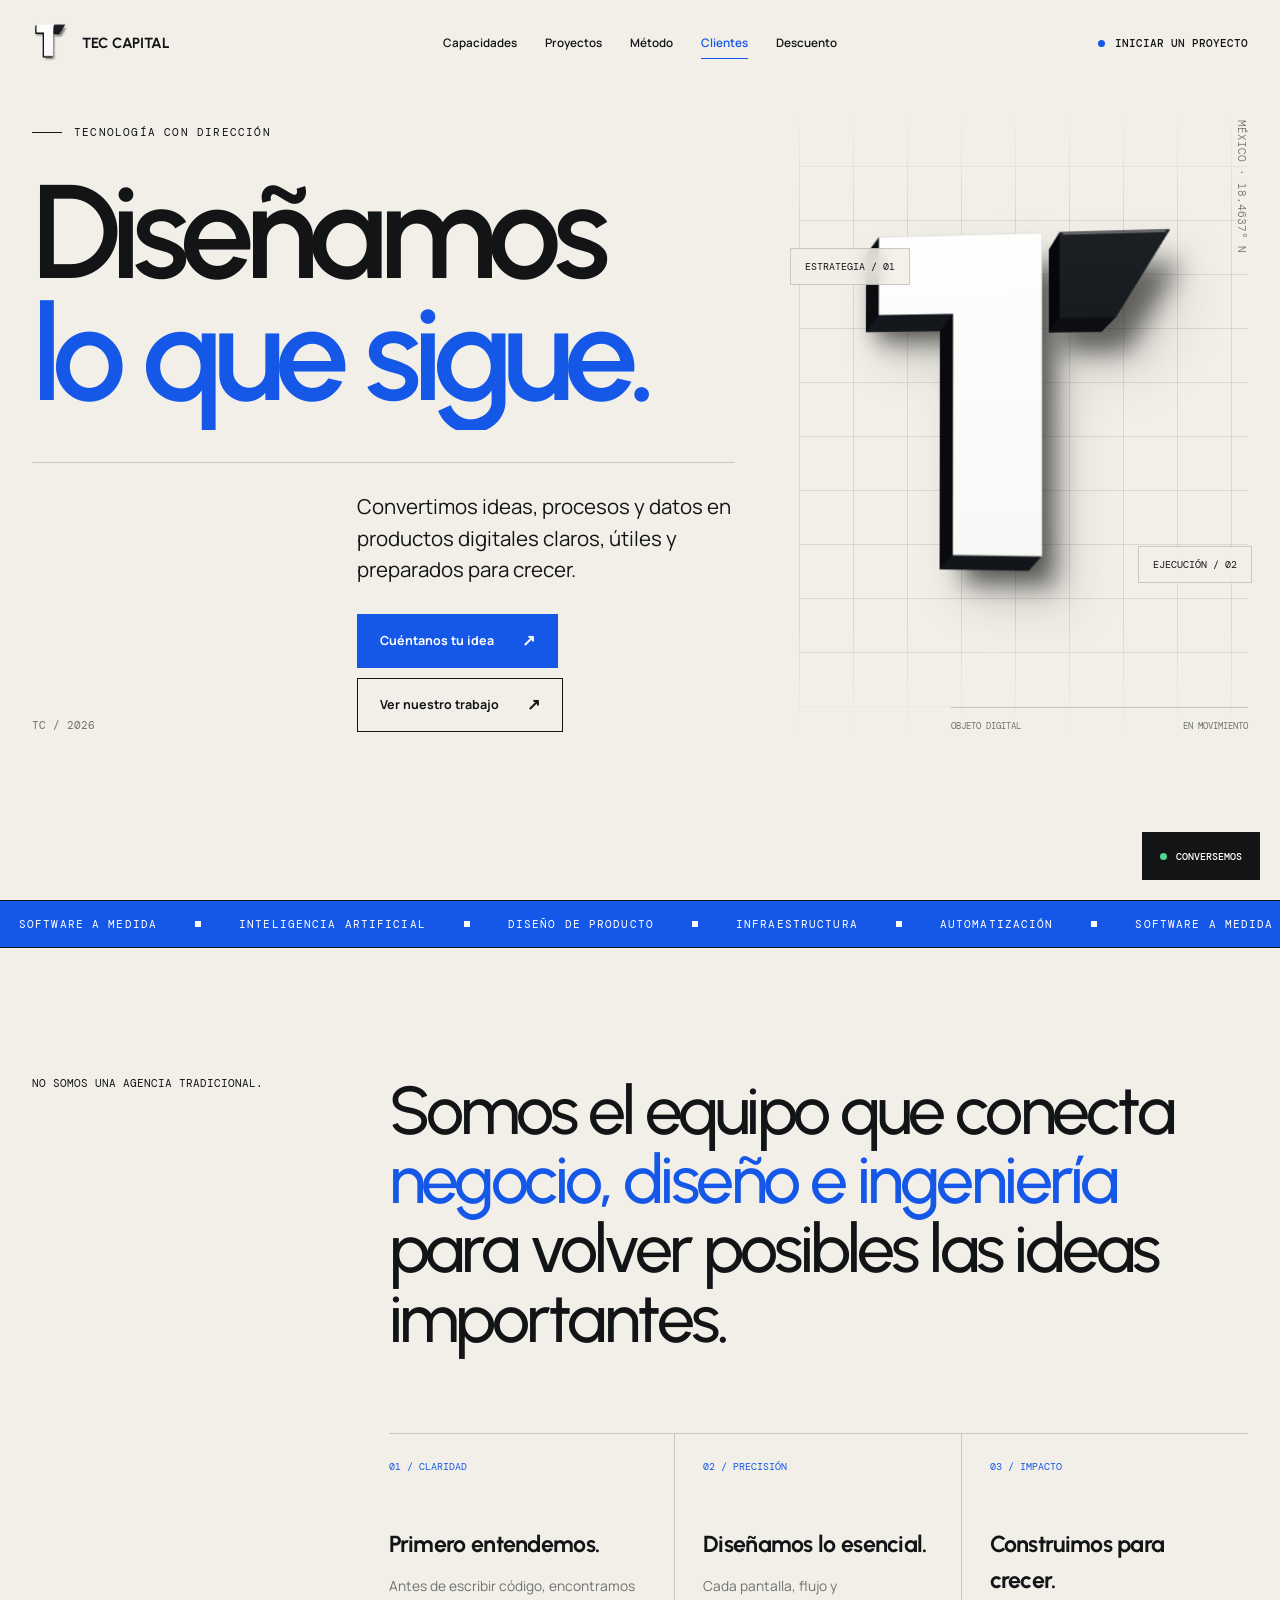
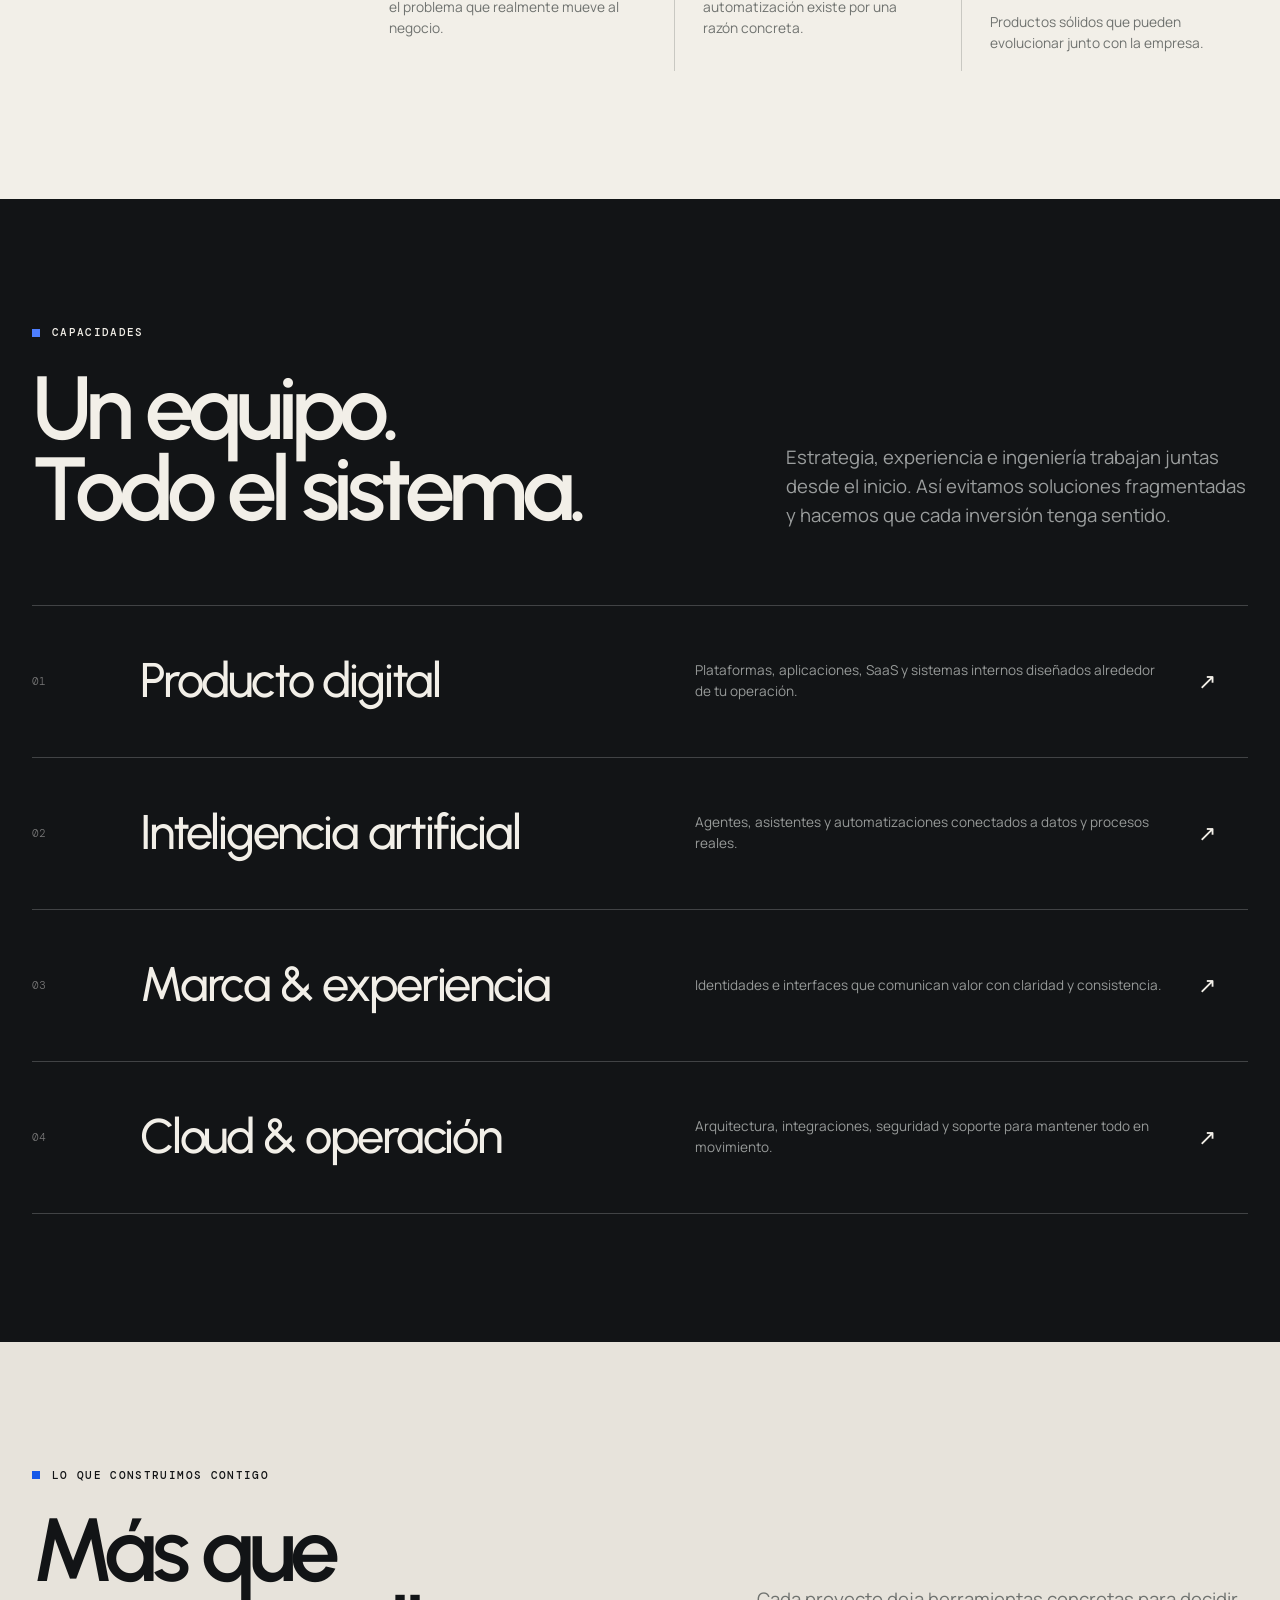
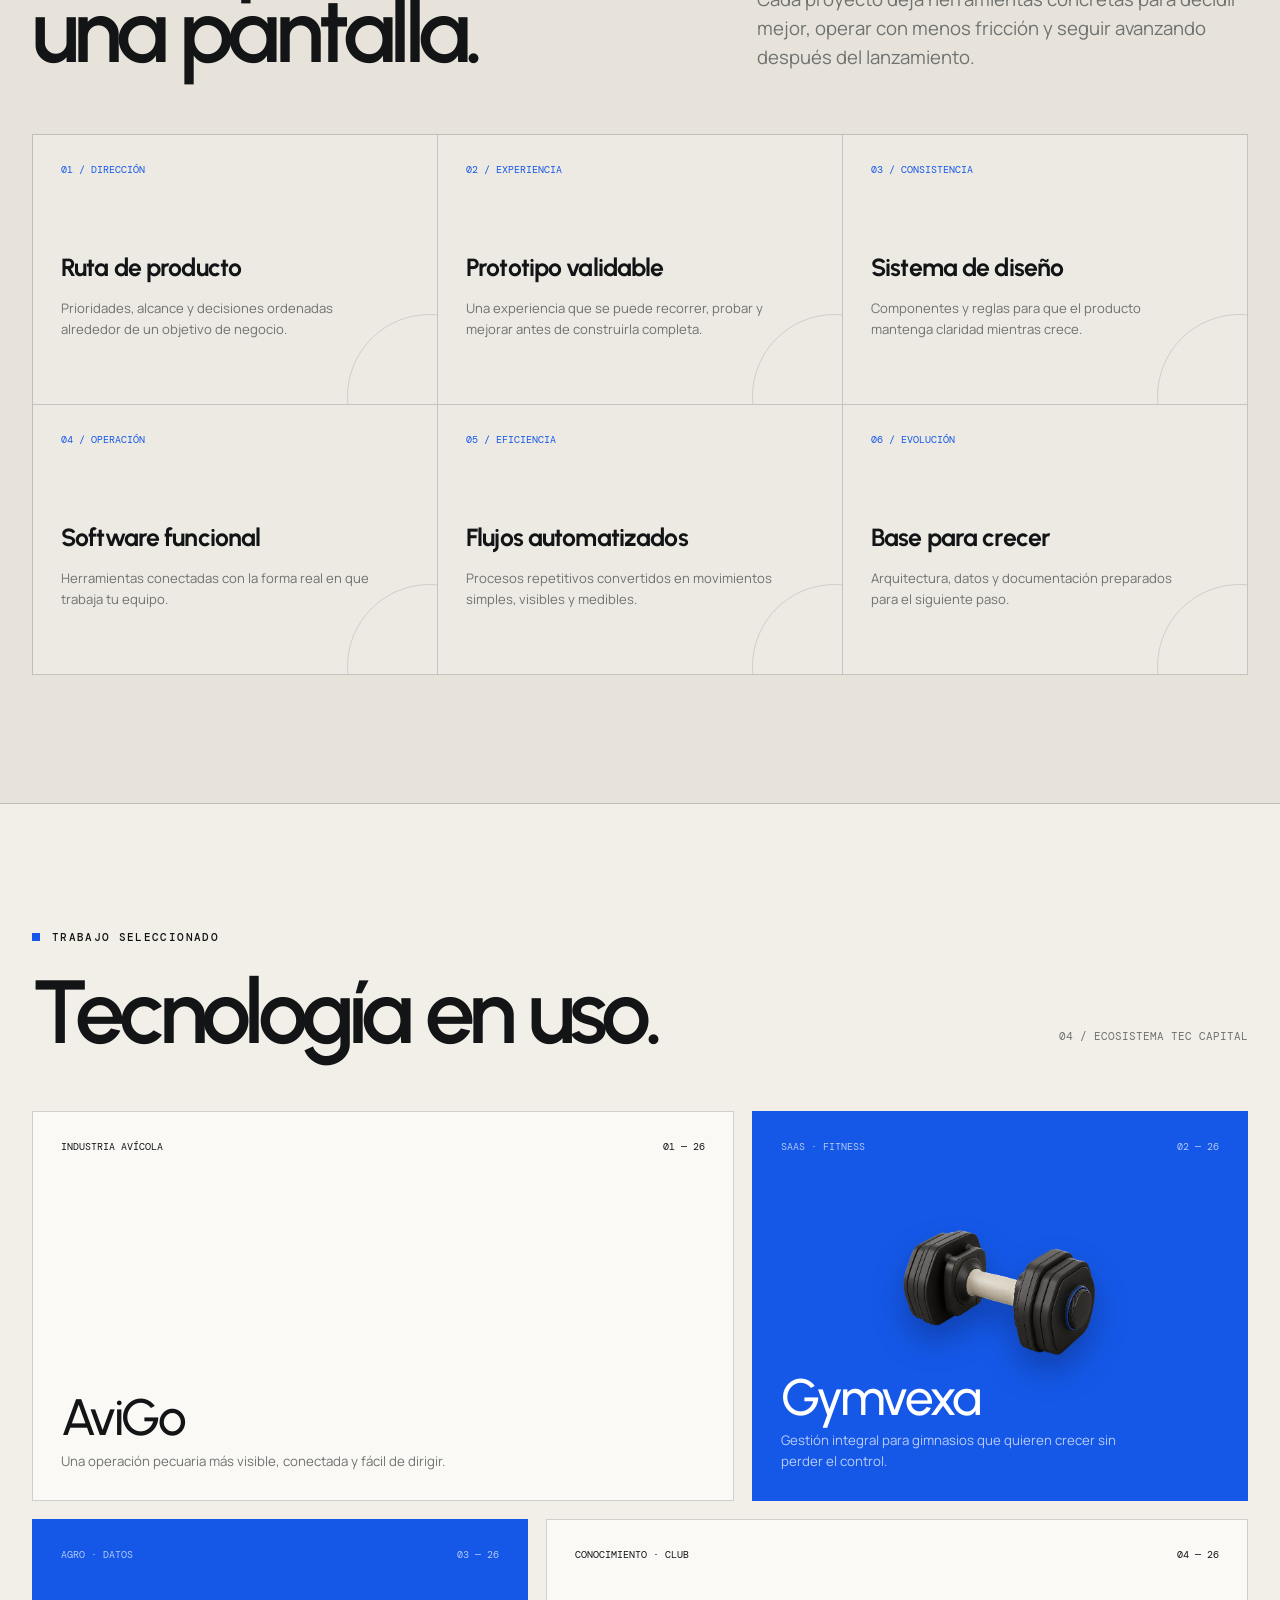
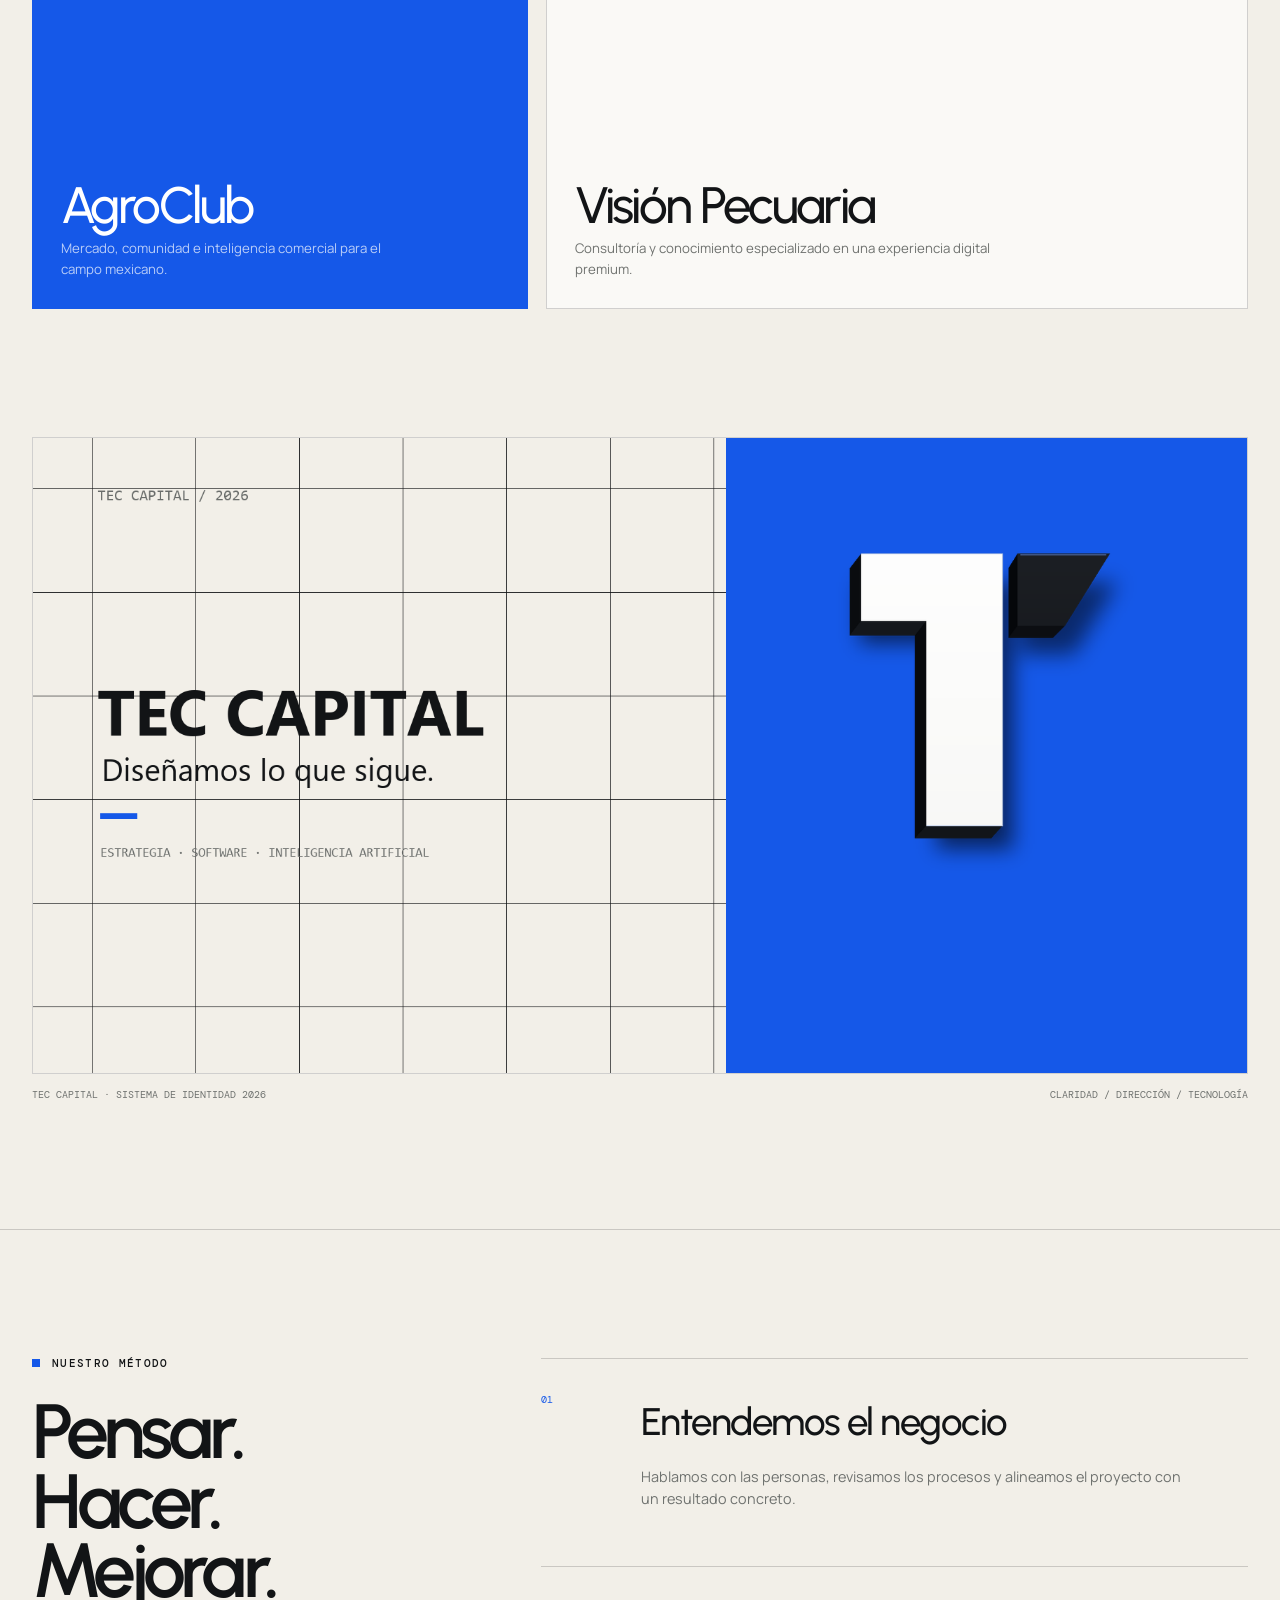
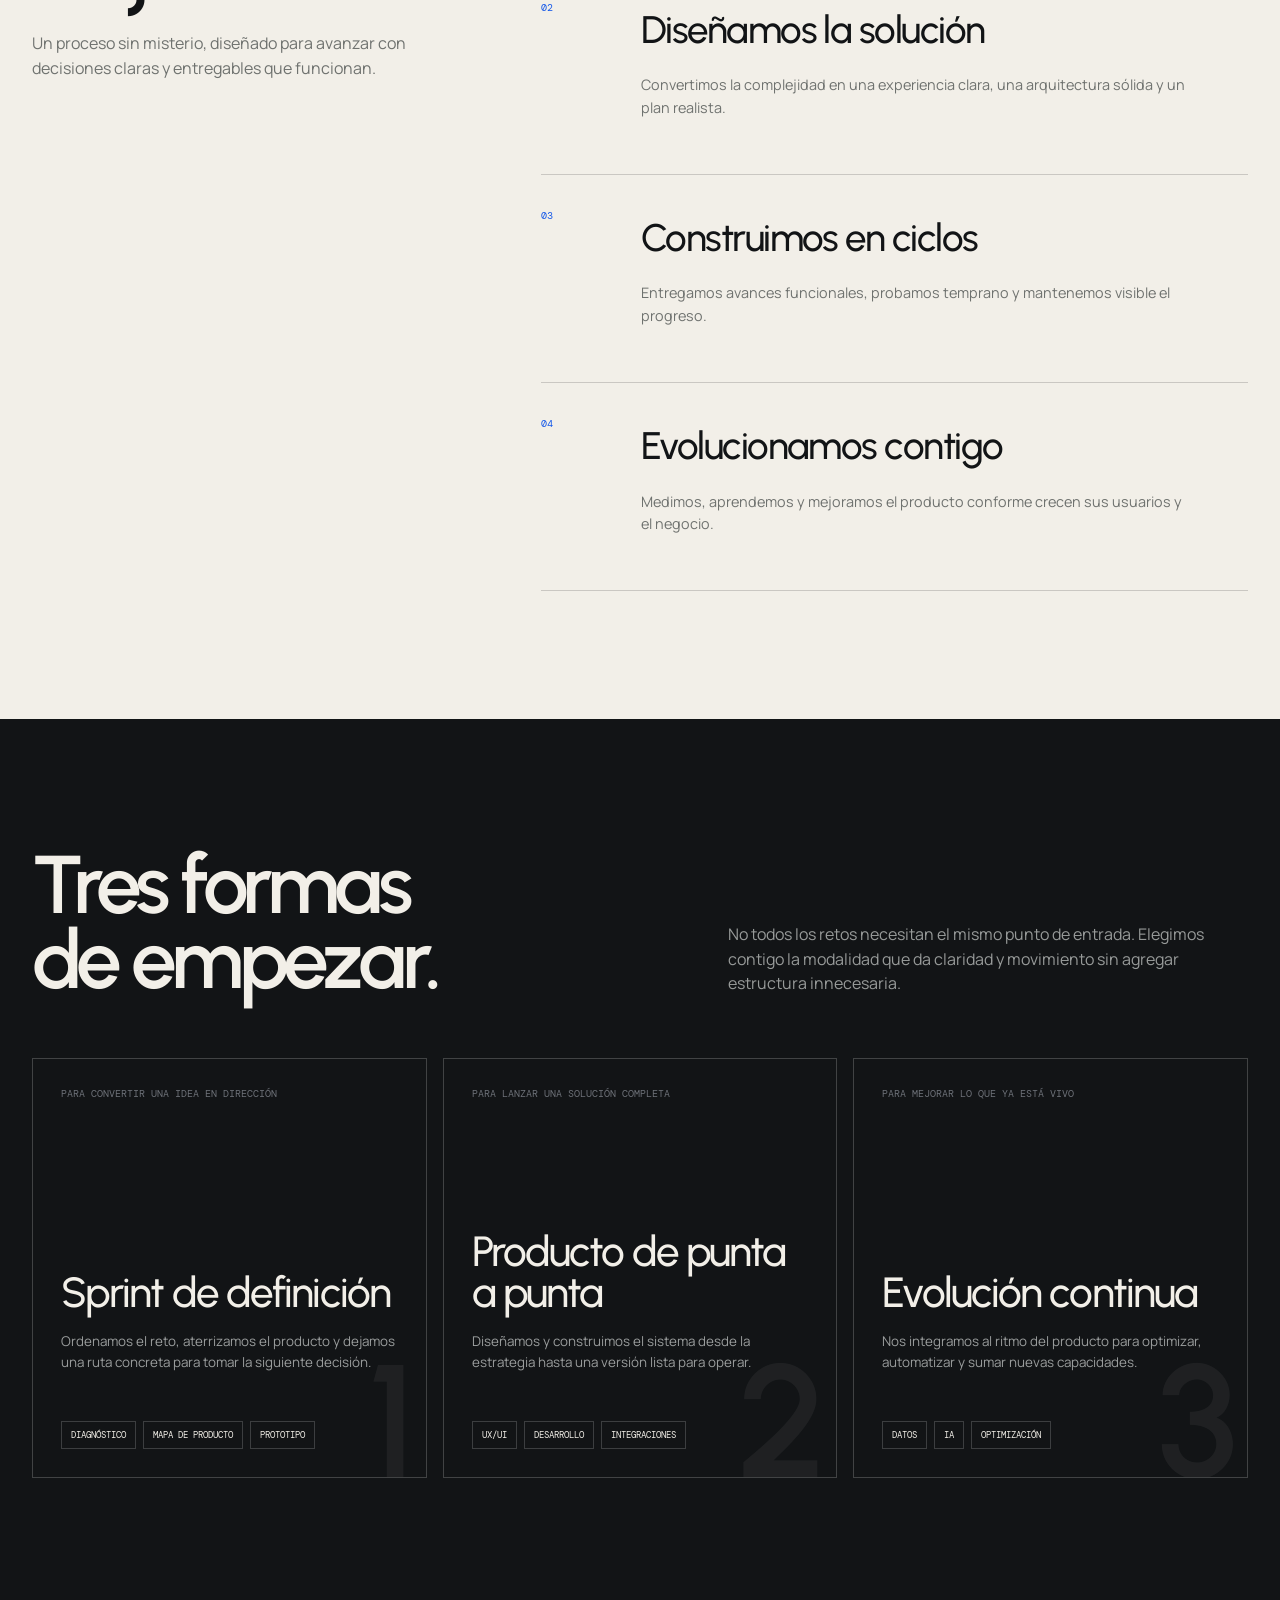
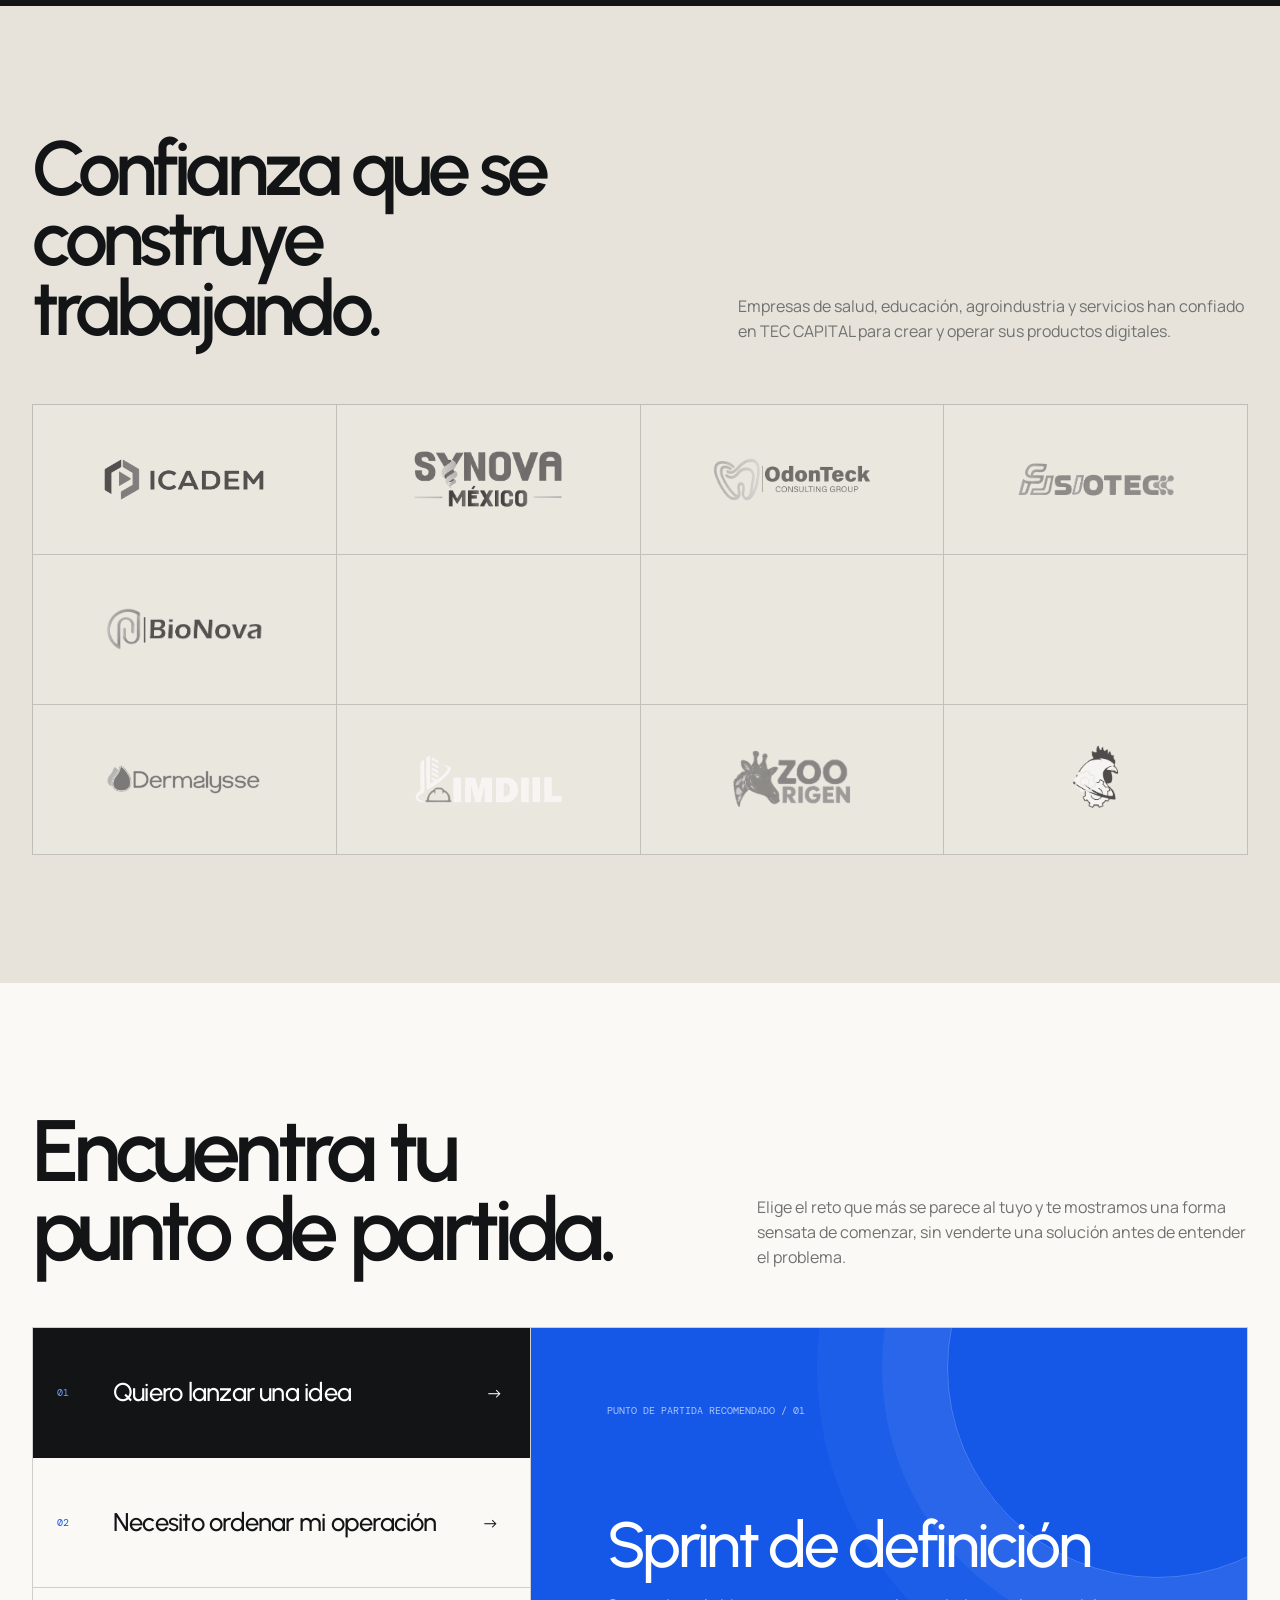
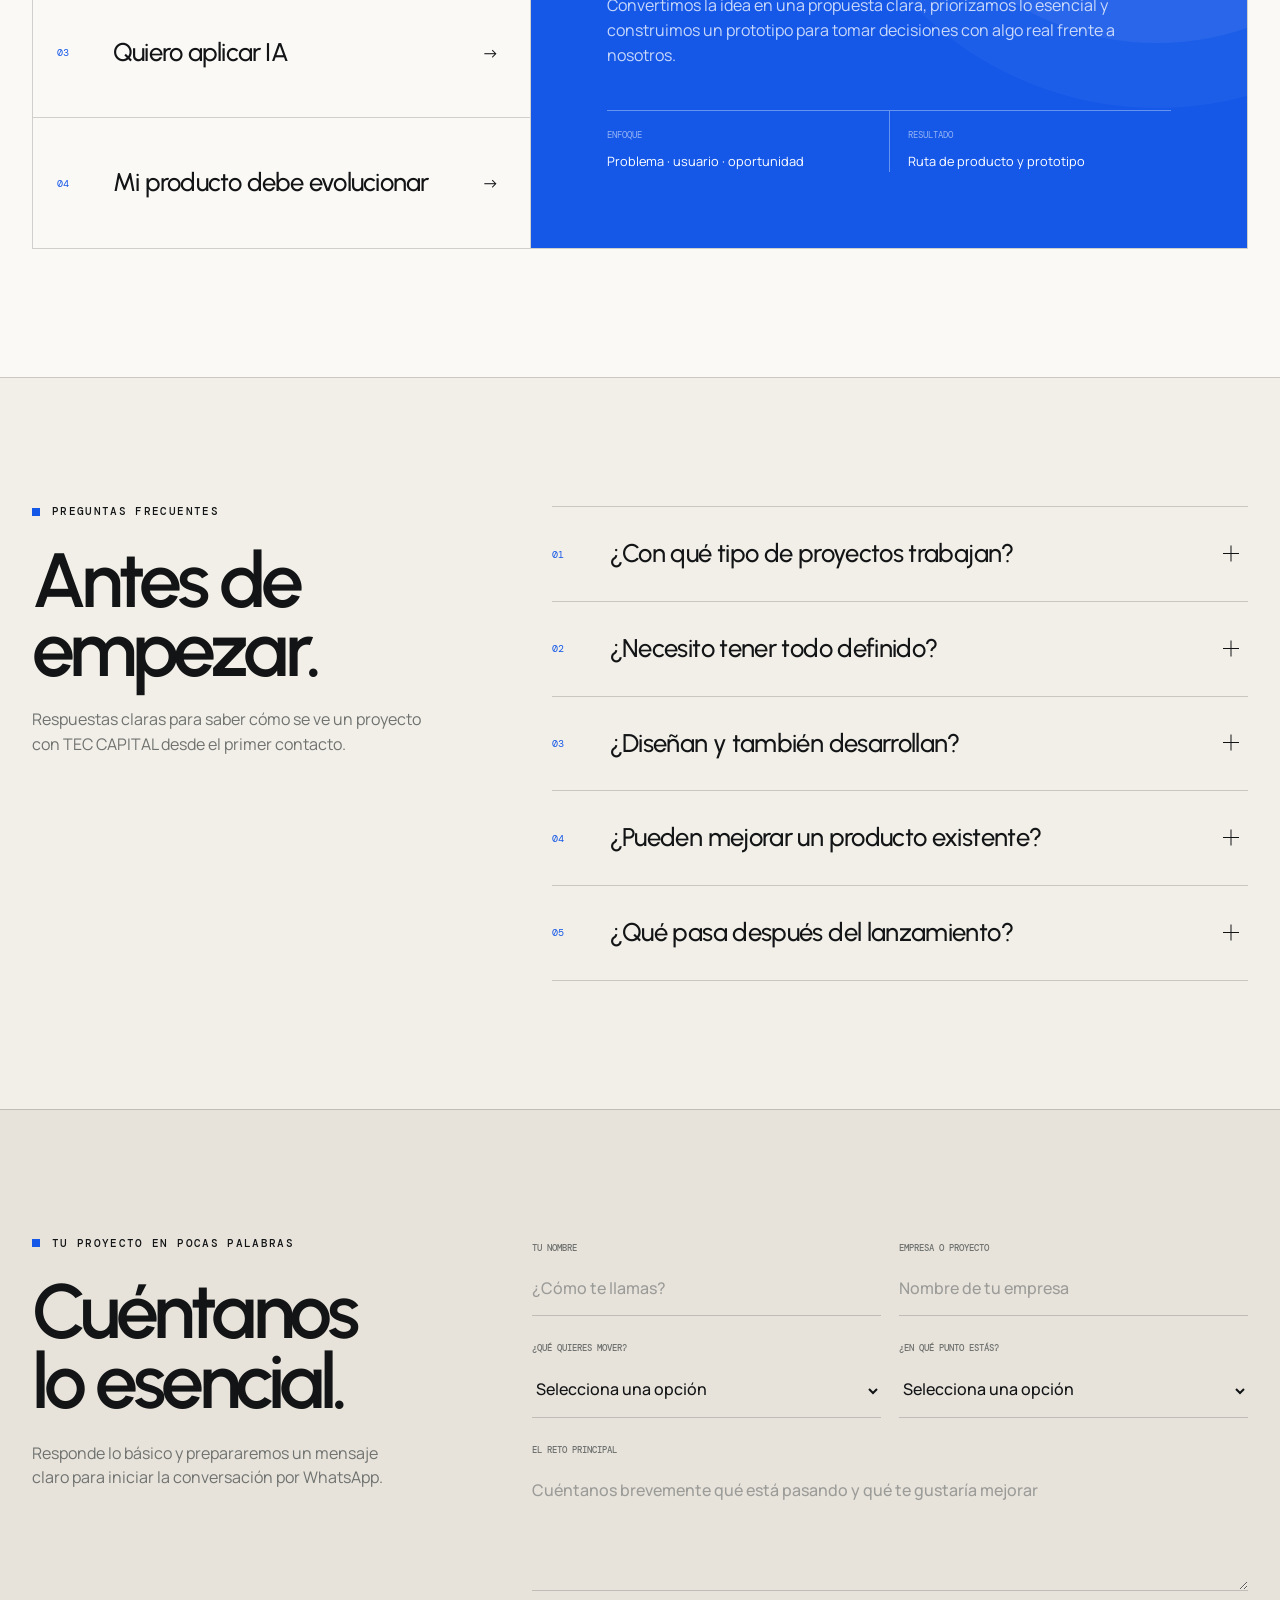
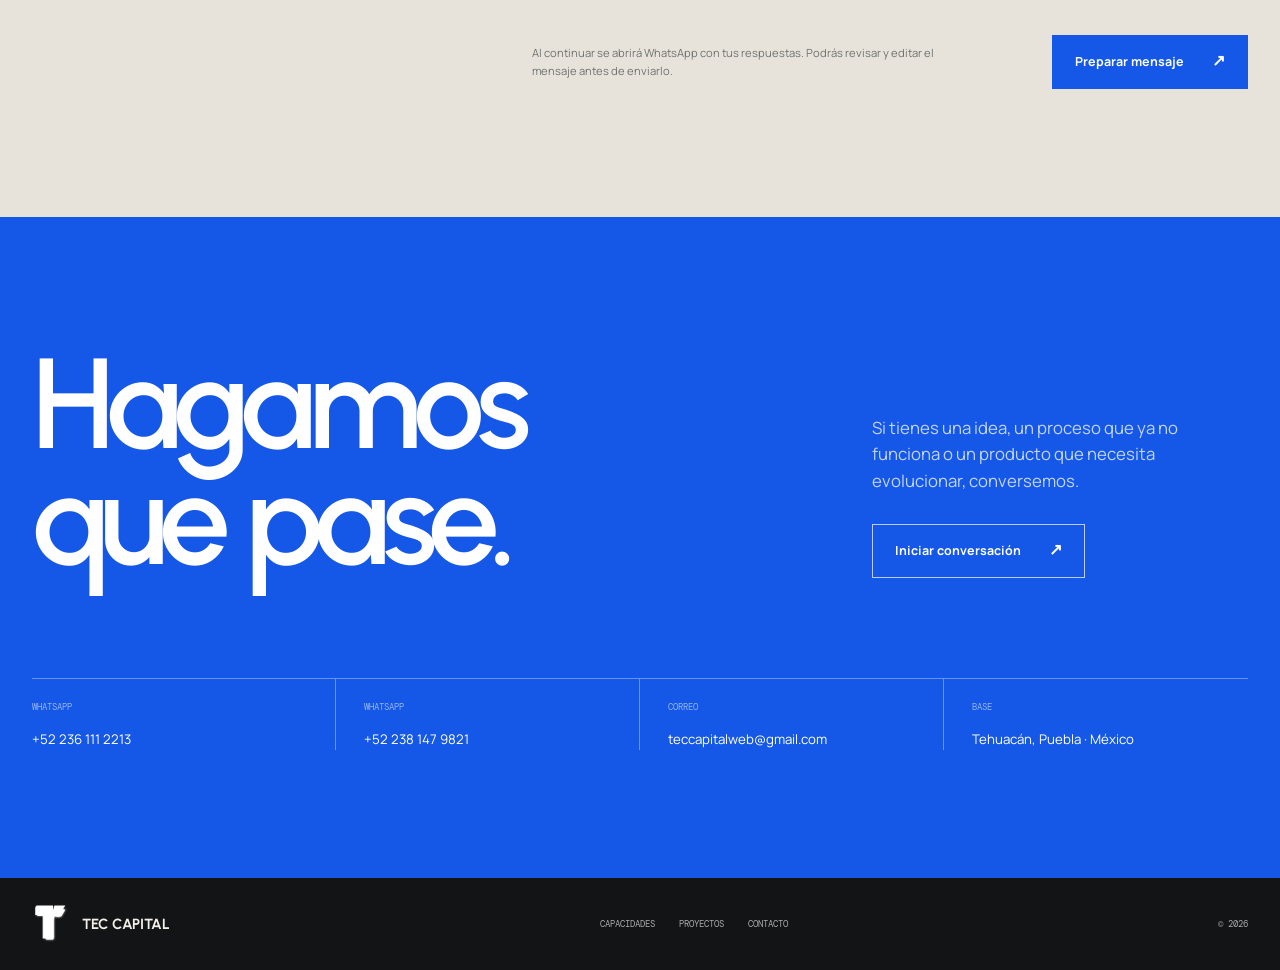
==== commit c80228e5: "Add files via upload" ====
--- a/index.html
+++ b/index.html
@@ -477,6 +477,8 @@
         <a href="#proyectos">Proyectos</a>
         <a href="#metodo">Método</a>
         <a href="#clientes">Clientes</a>
+        <!-- MODIFICADO: pestaña Descuento → página del juego -->
+        <a href="juego/">Descuento</a>
       </nav>
       <a class="nav-contact" href="https://wa.me/5212361112213?text=Hola%20TEC%20CAPITAL%2C%20quiero%20platicarles%20un%20proyecto" target="_blank" rel="noopener"><i></i>Iniciar un proyecto</a>
       <button class="menu-toggle" id="menuToggle" type="button" aria-label="Abrir menú" aria-expanded="false" aria-controls="navLinks"><span></span><span></span></button>
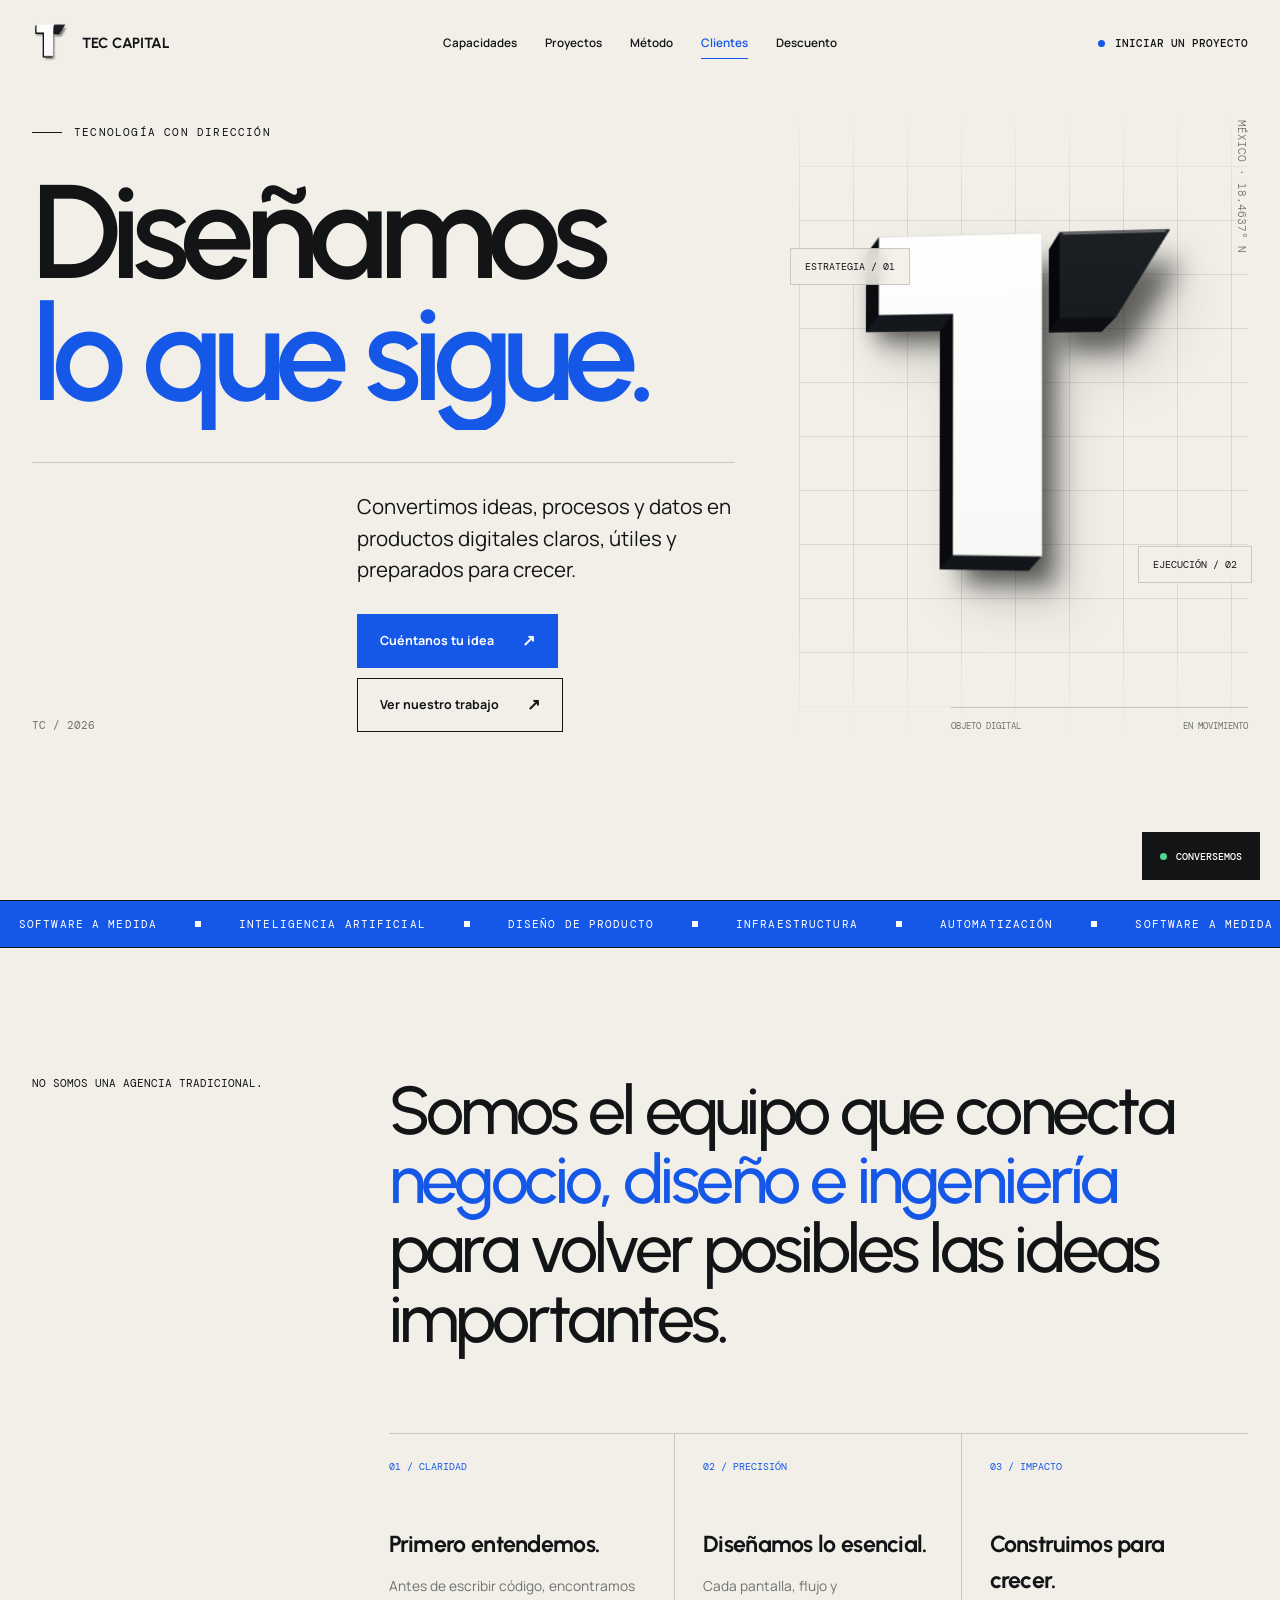
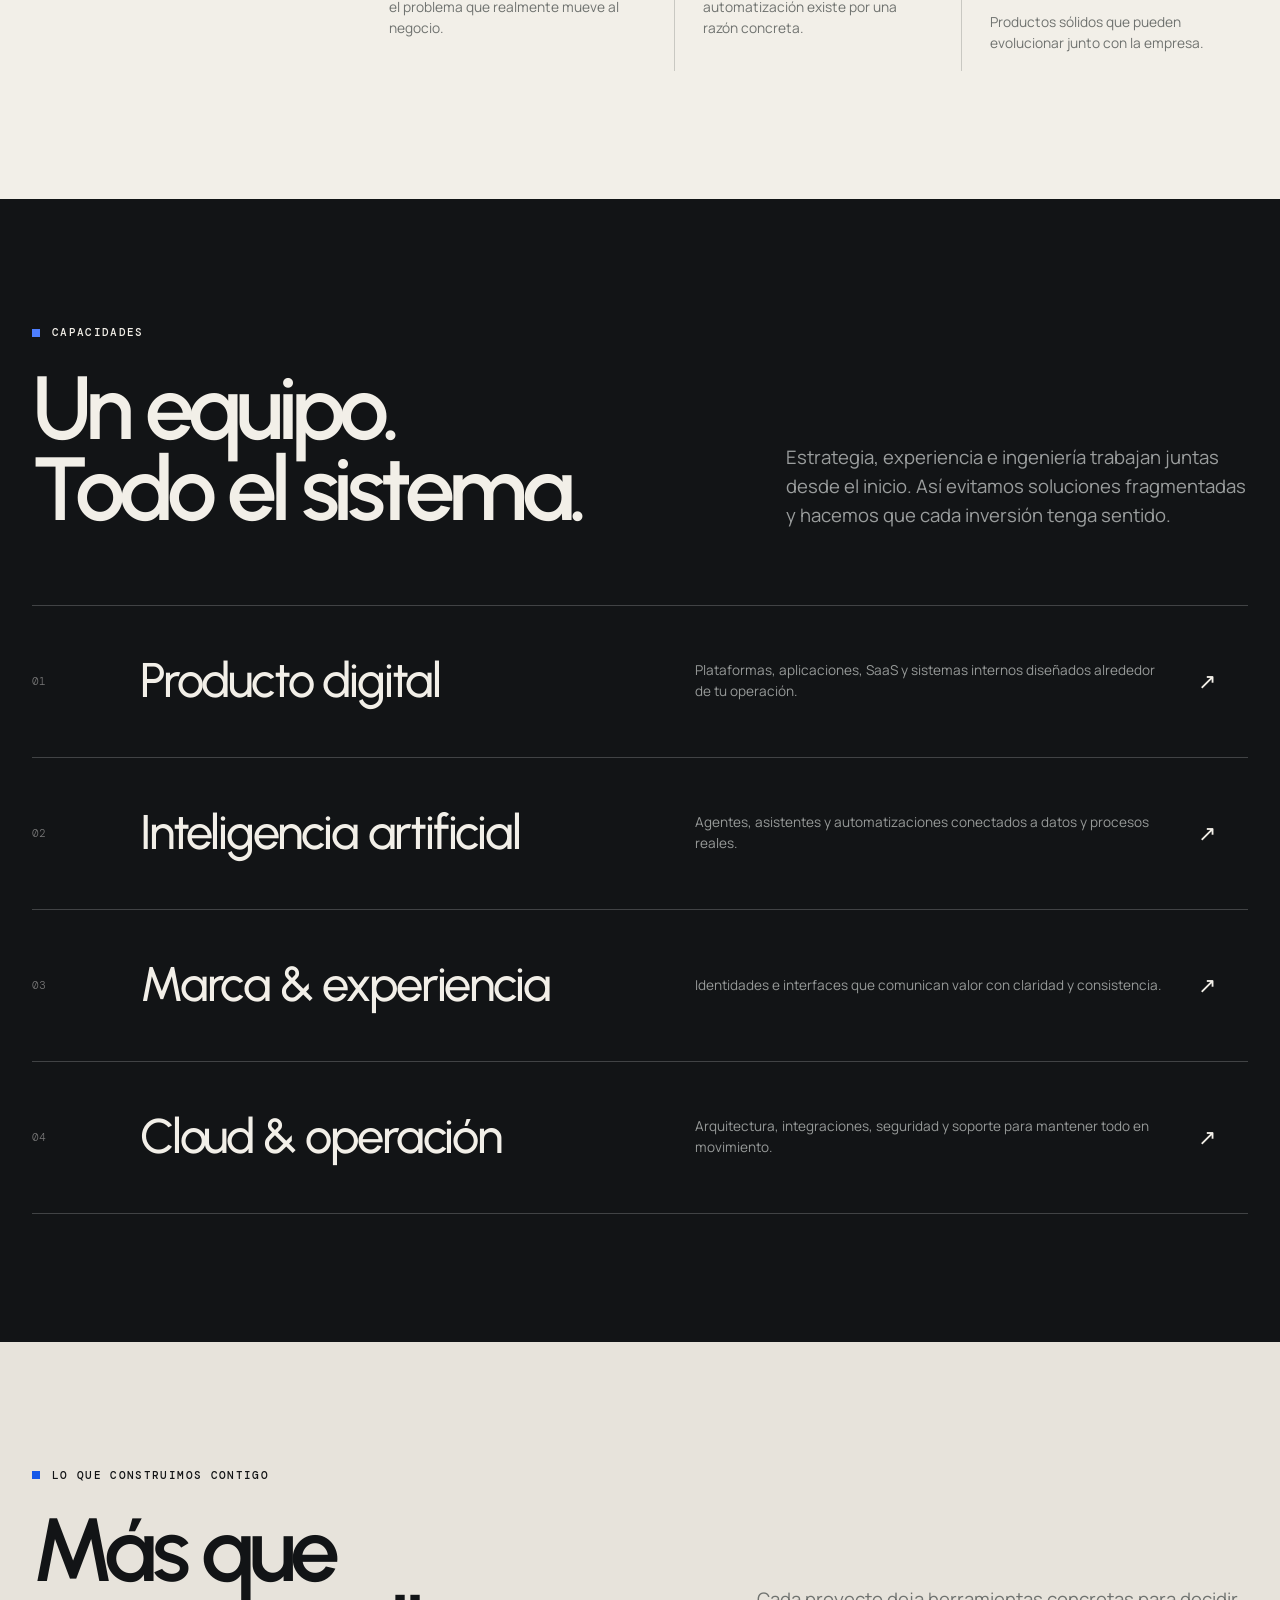
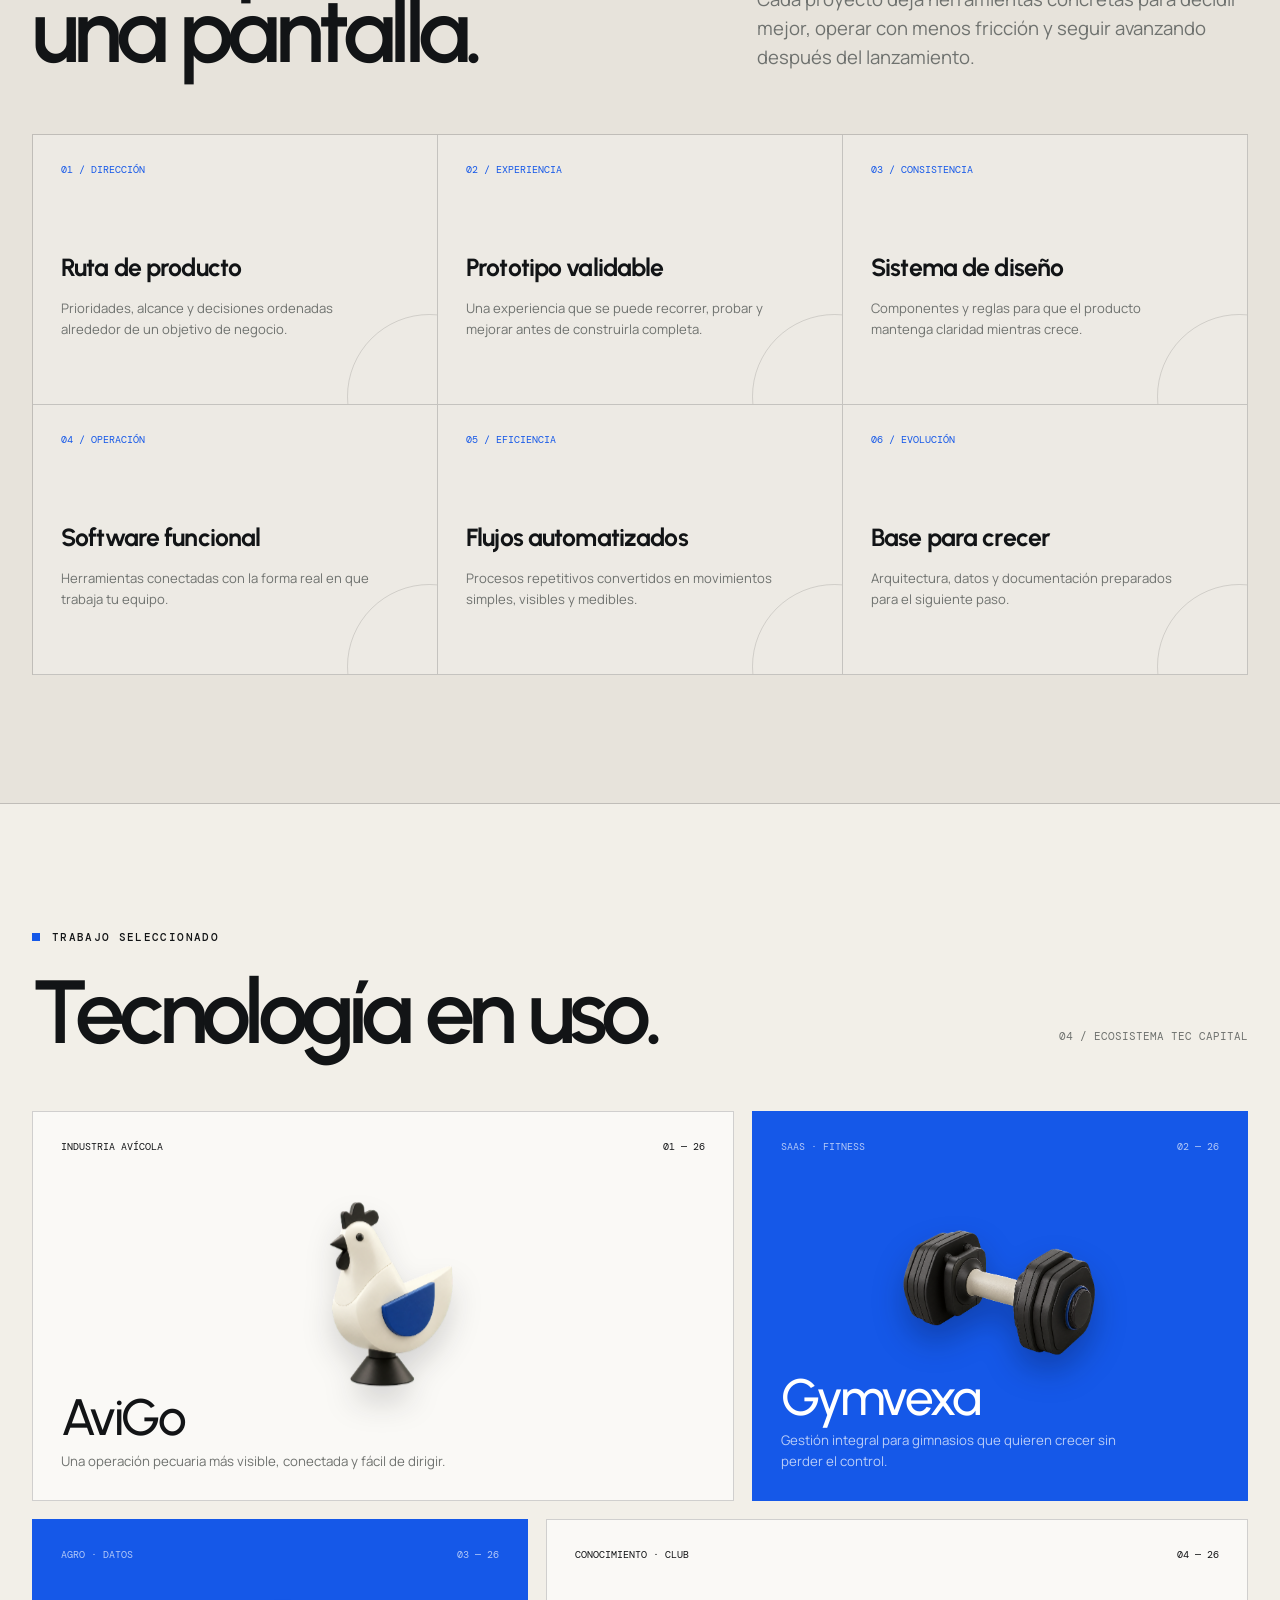
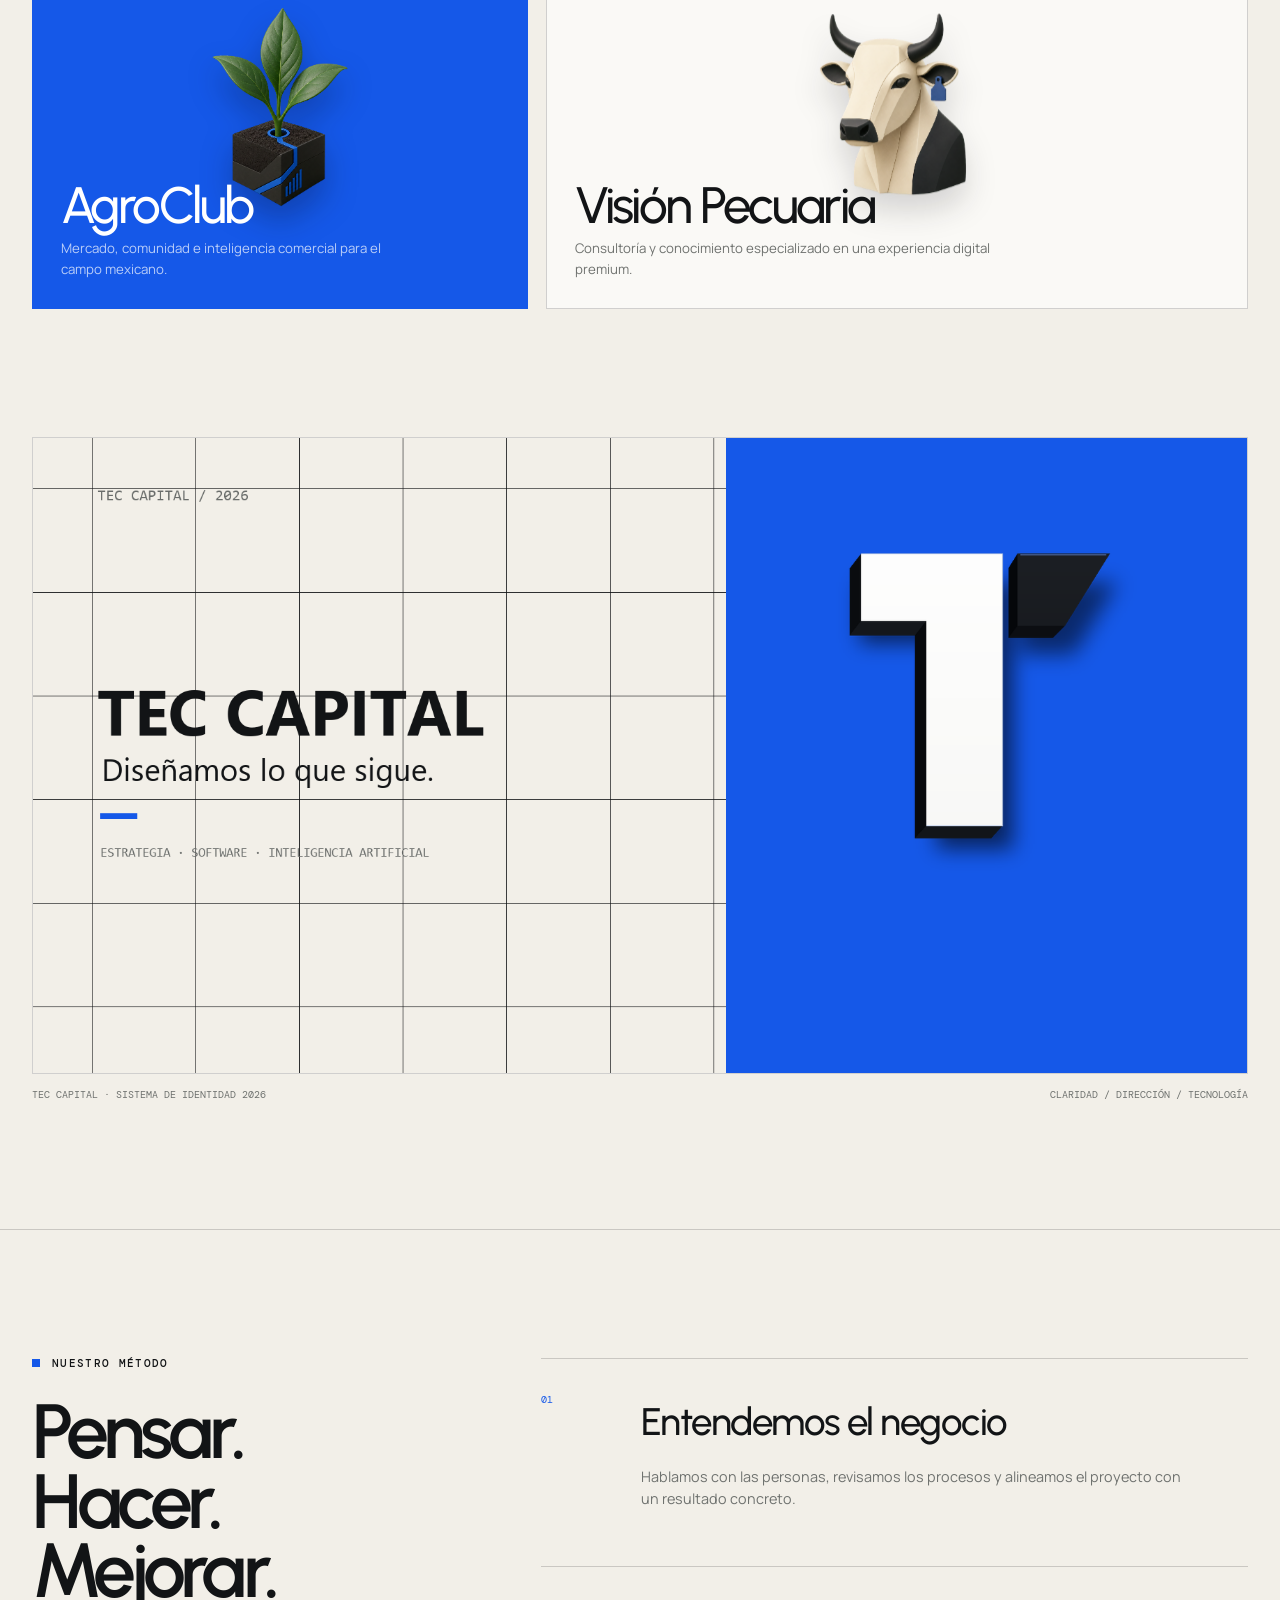
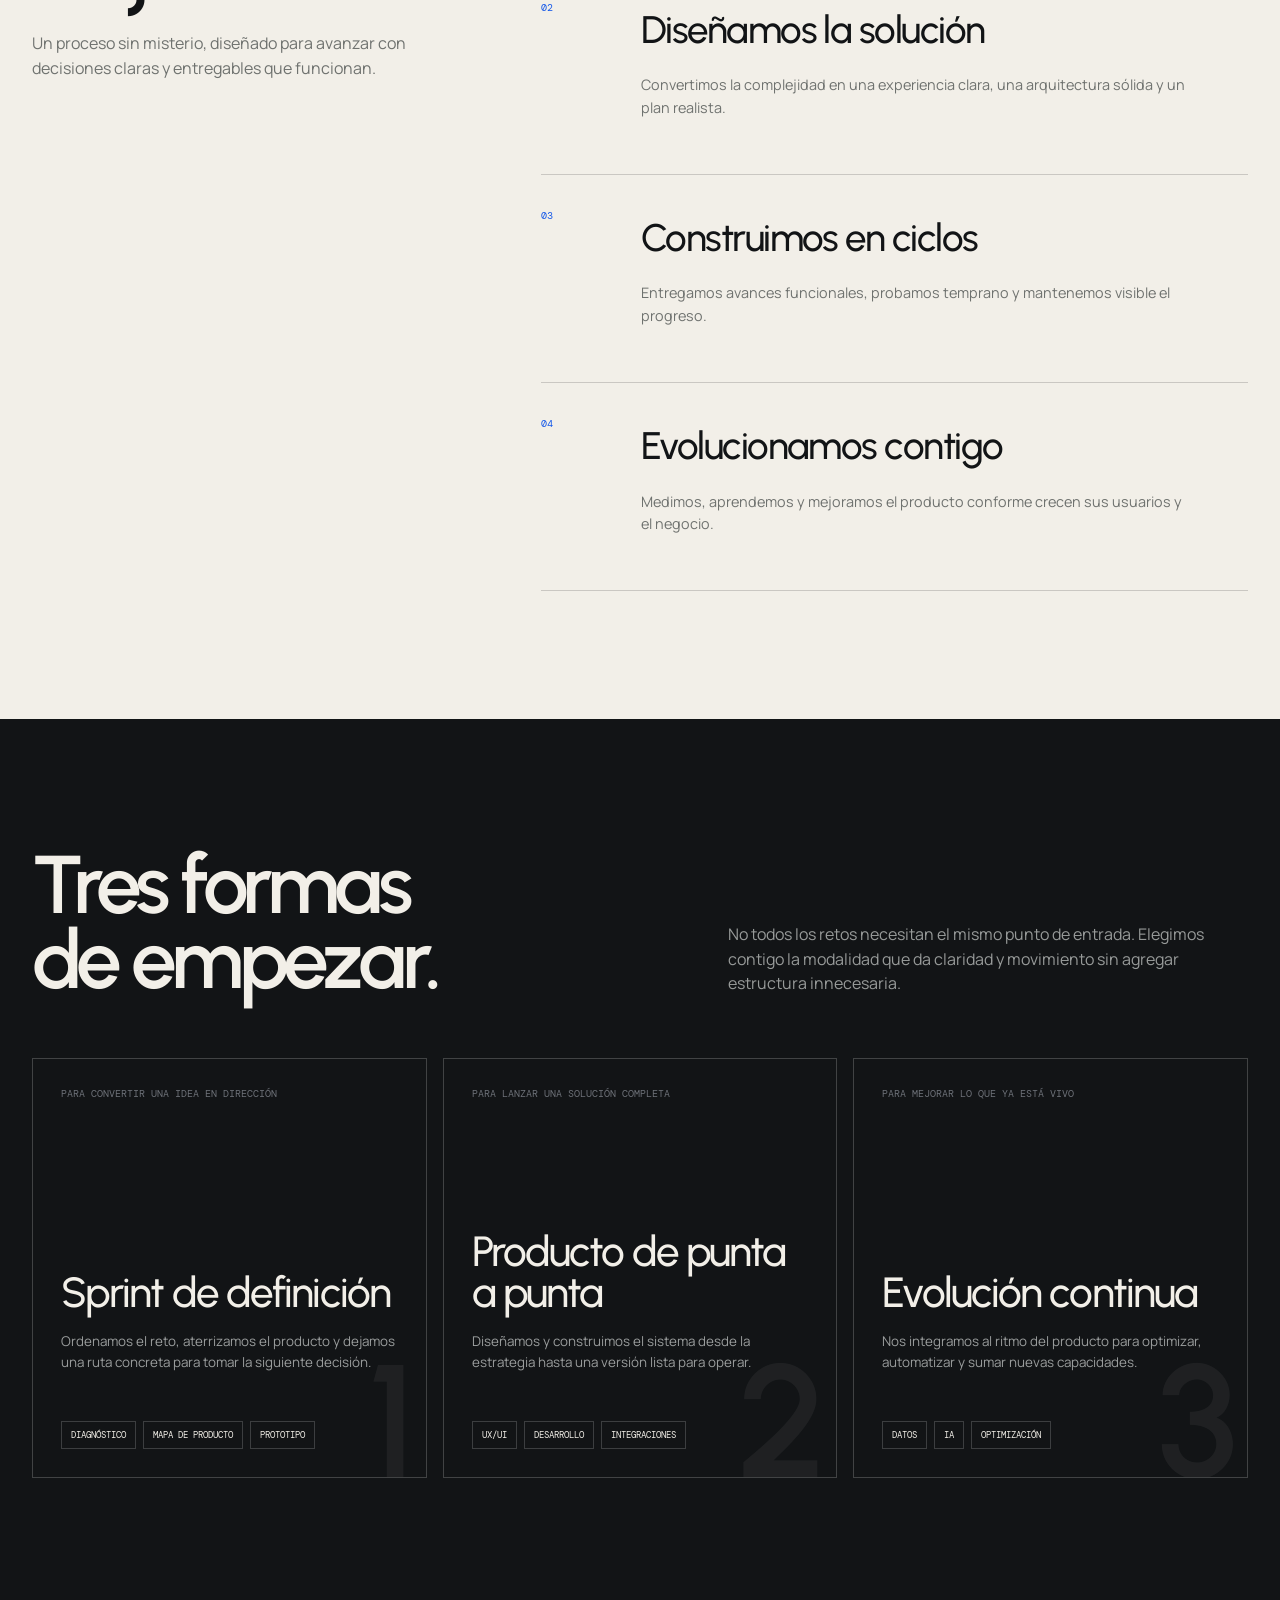
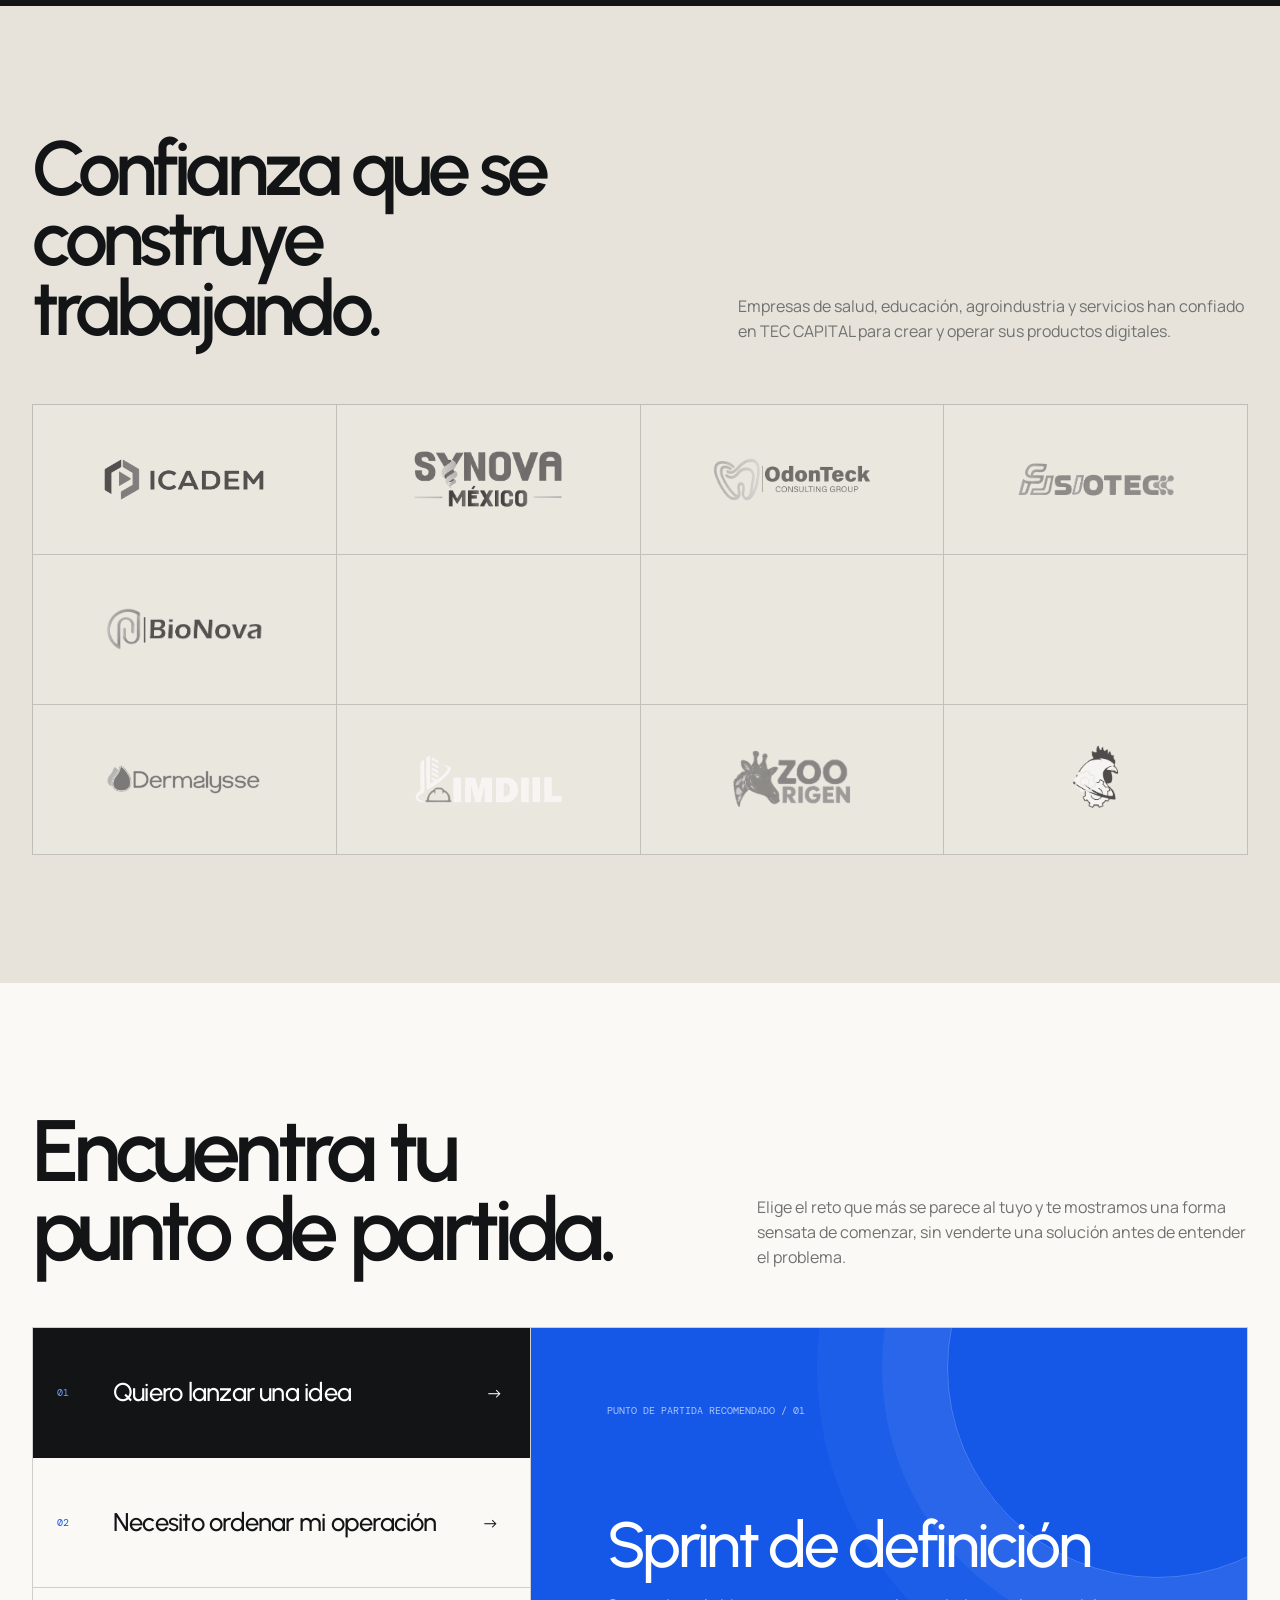
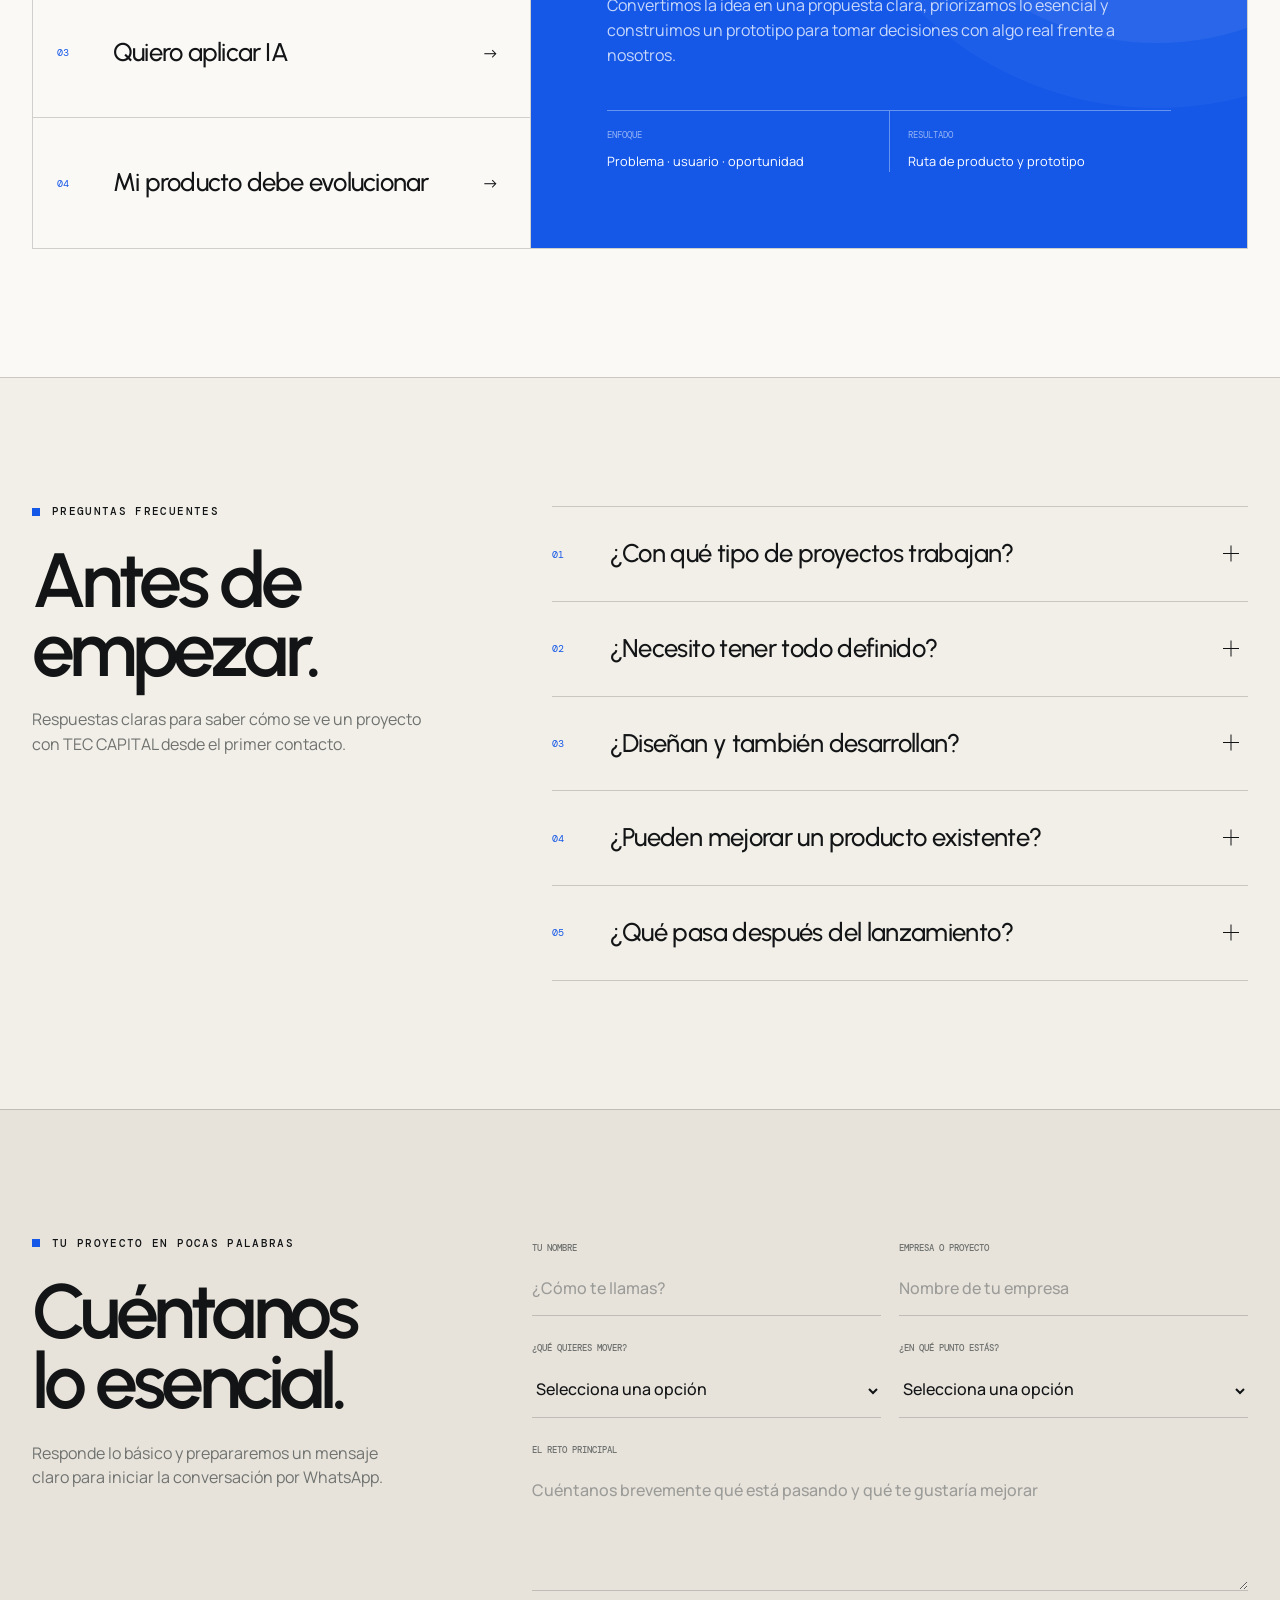
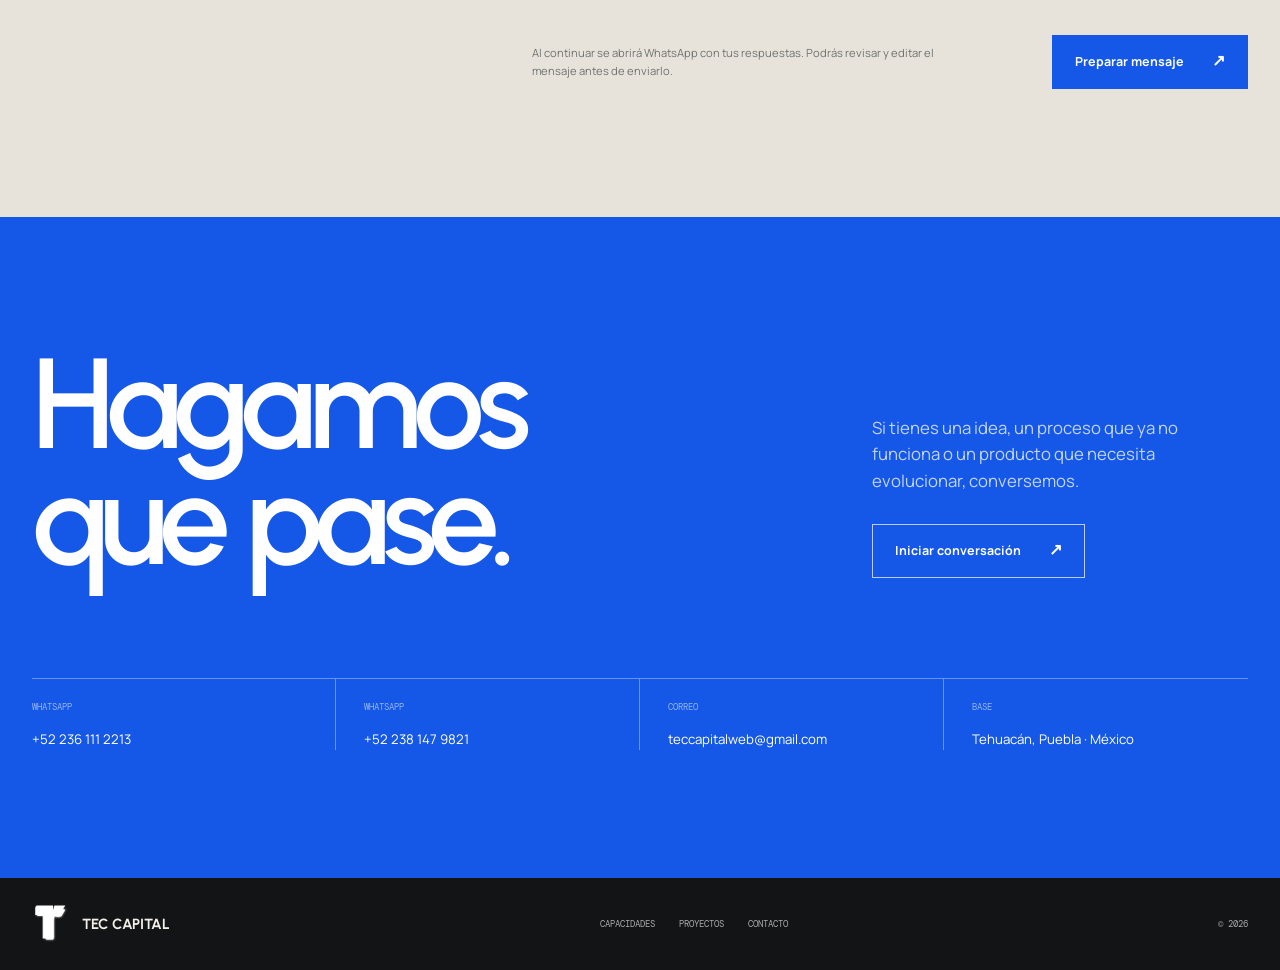
==== commit d3145a03: "Add files via upload" ====
--- a/index.html
+++ b/index.html
@@ -6,16 +6,24 @@
   <meta name="theme-color" content="#f2efe8">
   <title>TEC CAPITAL — Diseñamos lo que sigue</title>
   <meta name="description" content="Estrategia, software, inteligencia artificial y diseño para empresas que quieren avanzar con claridad.">
+  <!-- MODIFICADO: canonical + og:url absolutos para SEO -->
+  <link rel="canonical" href="https://teccapitalweb.com/">
   <meta property="og:type" content="website">
   <meta property="og:locale" content="es_MX">
+  <meta property="og:url" content="https://teccapitalweb.com/">
   <meta property="og:title" content="TEC CAPITAL — Diseñamos lo que sigue">
   <meta property="og:description" content="Convertimos ideas, procesos y datos en productos digitales que mueven empresas.">
-  <meta property="og:image" content="assets/img/brand-editorial-white.png">
+  <meta property="og:image" content="https://teccapitalweb.com/assets/img/brand-editorial-white.png">
   <meta name="twitter:card" content="summary_large_image">
   <meta name="twitter:title" content="TEC CAPITAL — Diseñamos lo que sigue">
   <meta name="twitter:description" content="Estrategia, software, inteligencia artificial y diseño.">
-  <meta name="twitter:image" content="assets/img/brand-editorial-white.png">
-  <link rel="icon" type="image/png" href="assets/img/logo-t-hd.png">
+  <meta name="twitter:image" content="https://teccapitalweb.com/assets/img/brand-editorial-white.png">
+  <!-- MODIFICADO: set completo de favicons en raíz (múltiplos de 48px, guía de Google) -->
+  <link rel="icon" href="/favicon.ico" sizes="16x16 32x32 48x48">
+  <link rel="icon" type="image/png" sizes="48x48" href="/favicon-48.png">
+  <link rel="icon" type="image/png" sizes="96x96" href="/favicon-96.png">
+  <link rel="icon" type="image/png" sizes="192x192" href="/favicon-192.png">
+  <link rel="apple-touch-icon" sizes="180x180" href="/apple-touch-icon.png">
   <link rel="preconnect" href="https://fonts.googleapis.com">
   <link rel="preconnect" href="https://fonts.gstatic.com" crossorigin>
   <link href="https://fonts.googleapis.com/css2?family=DM+Mono:wght@300;400;500&family=Manrope:wght@400;500;600;700&family=Urbanist:wght@500;600;700&display=swap" rel="stylesheet">
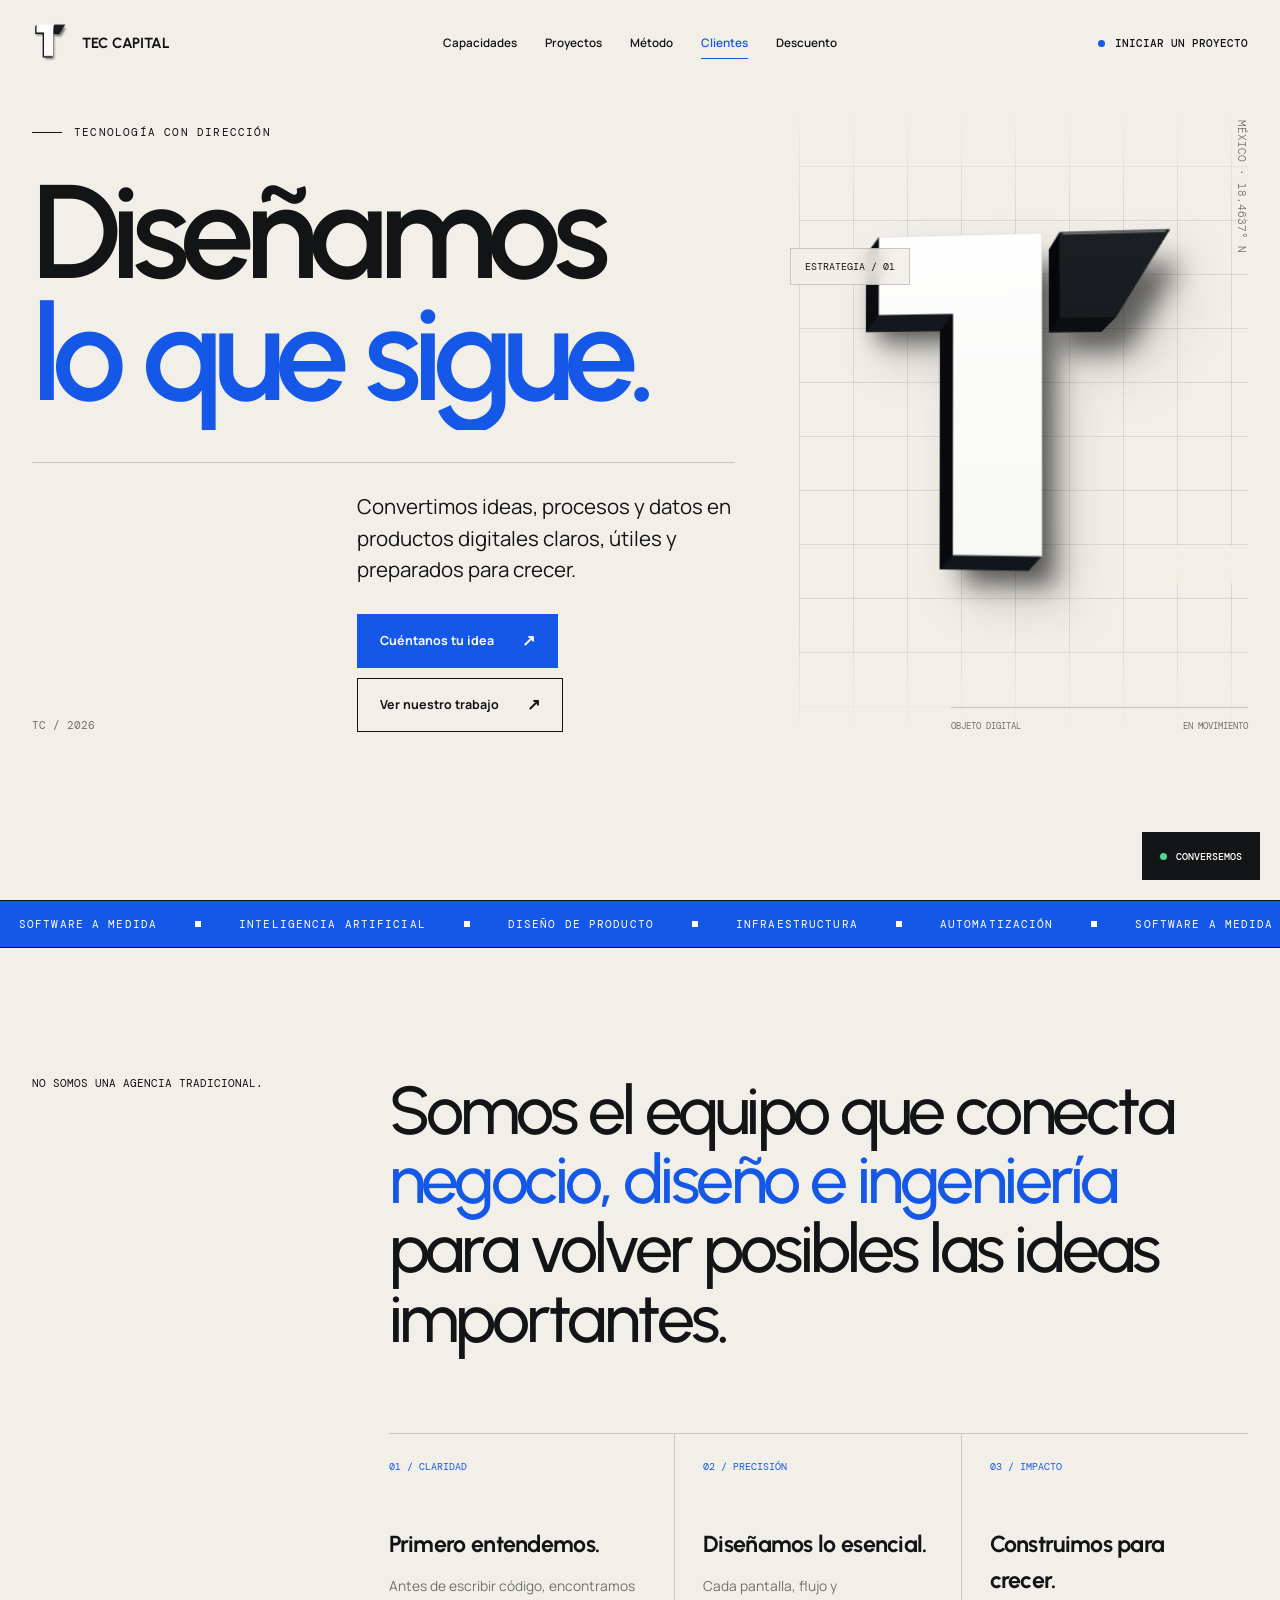
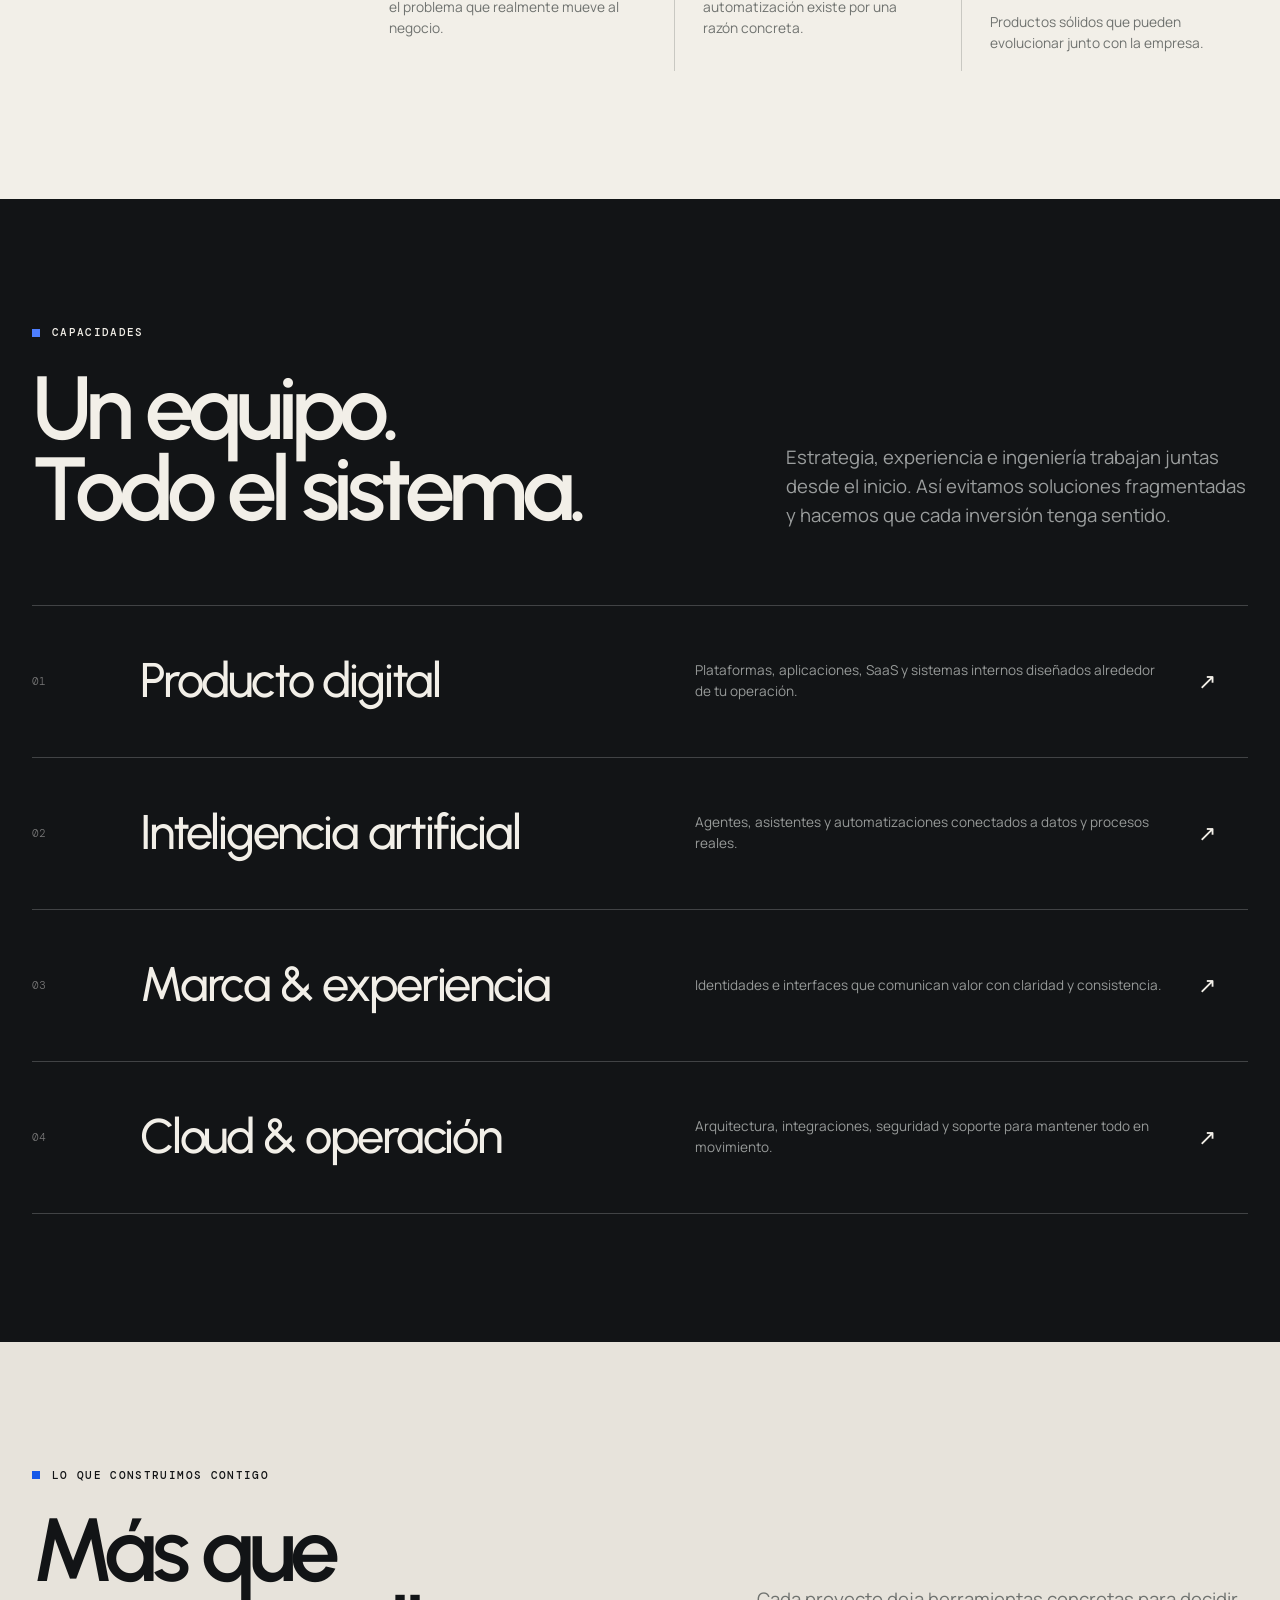
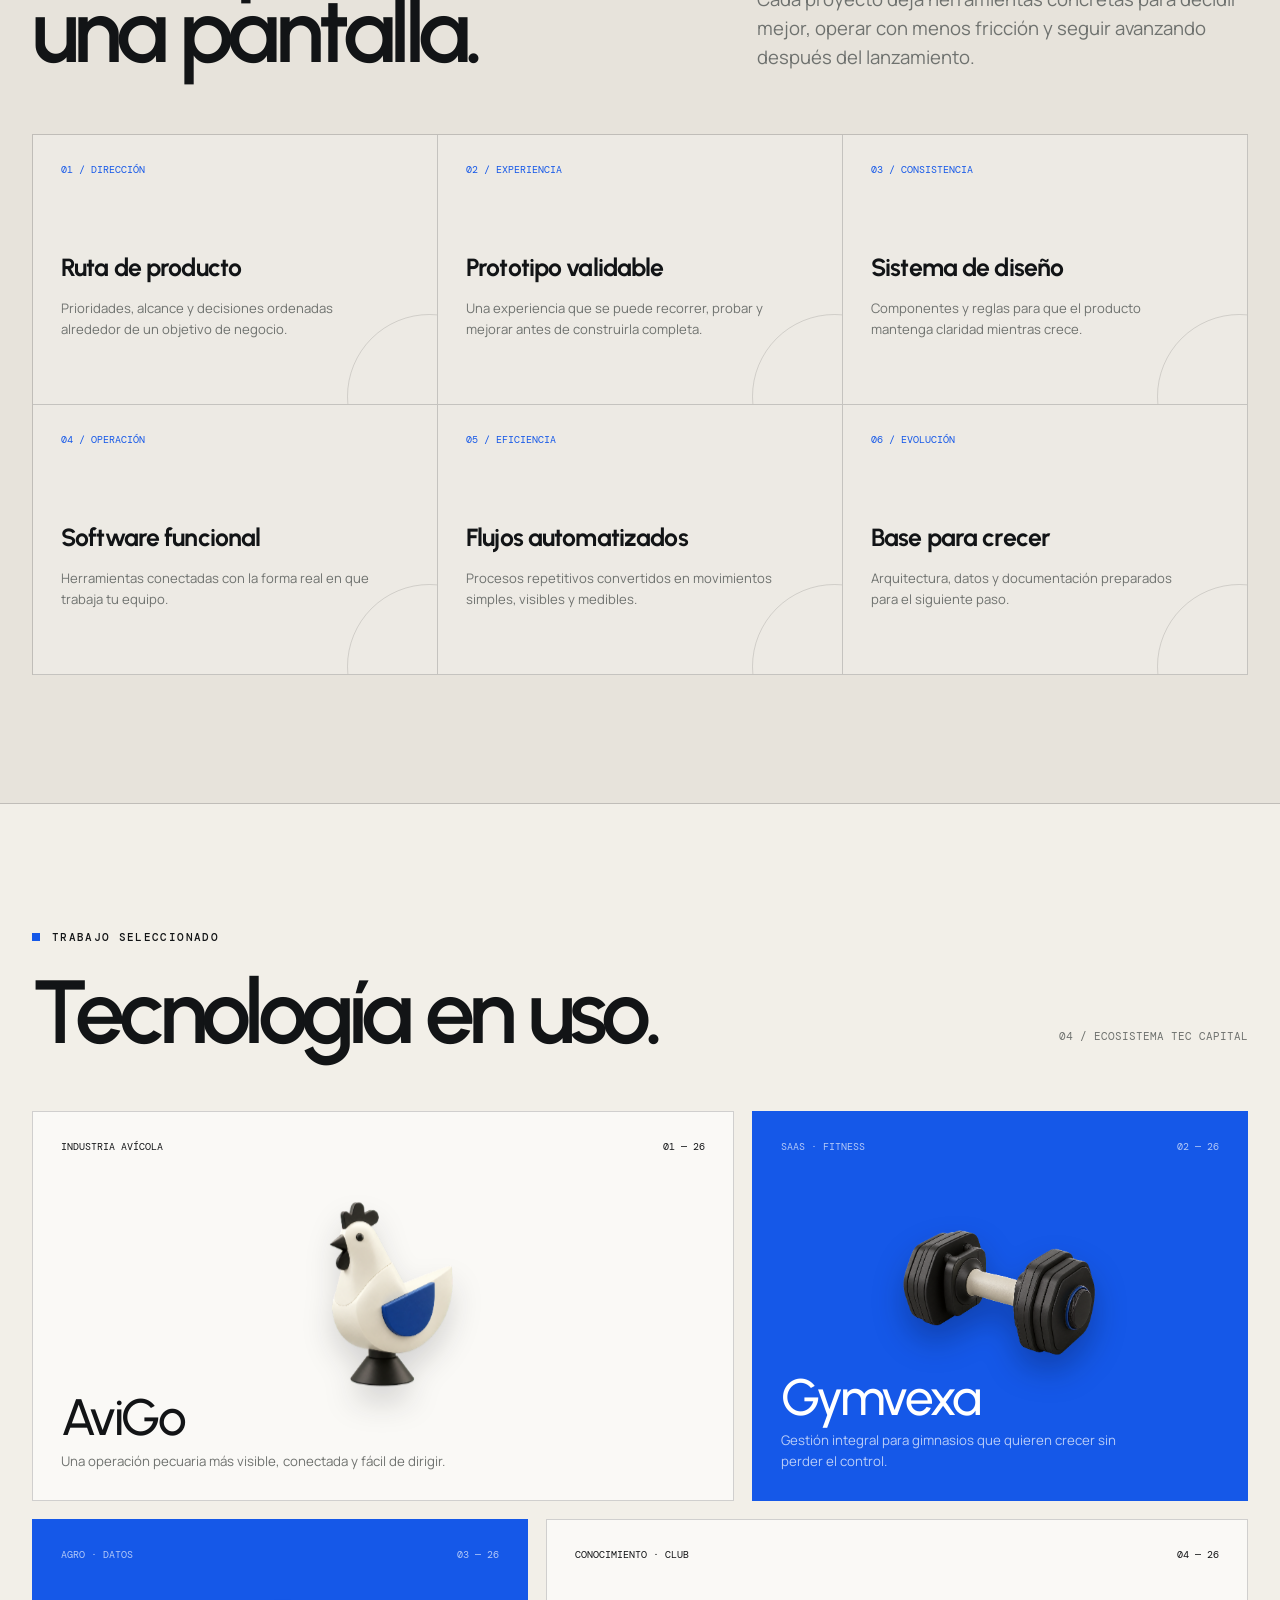
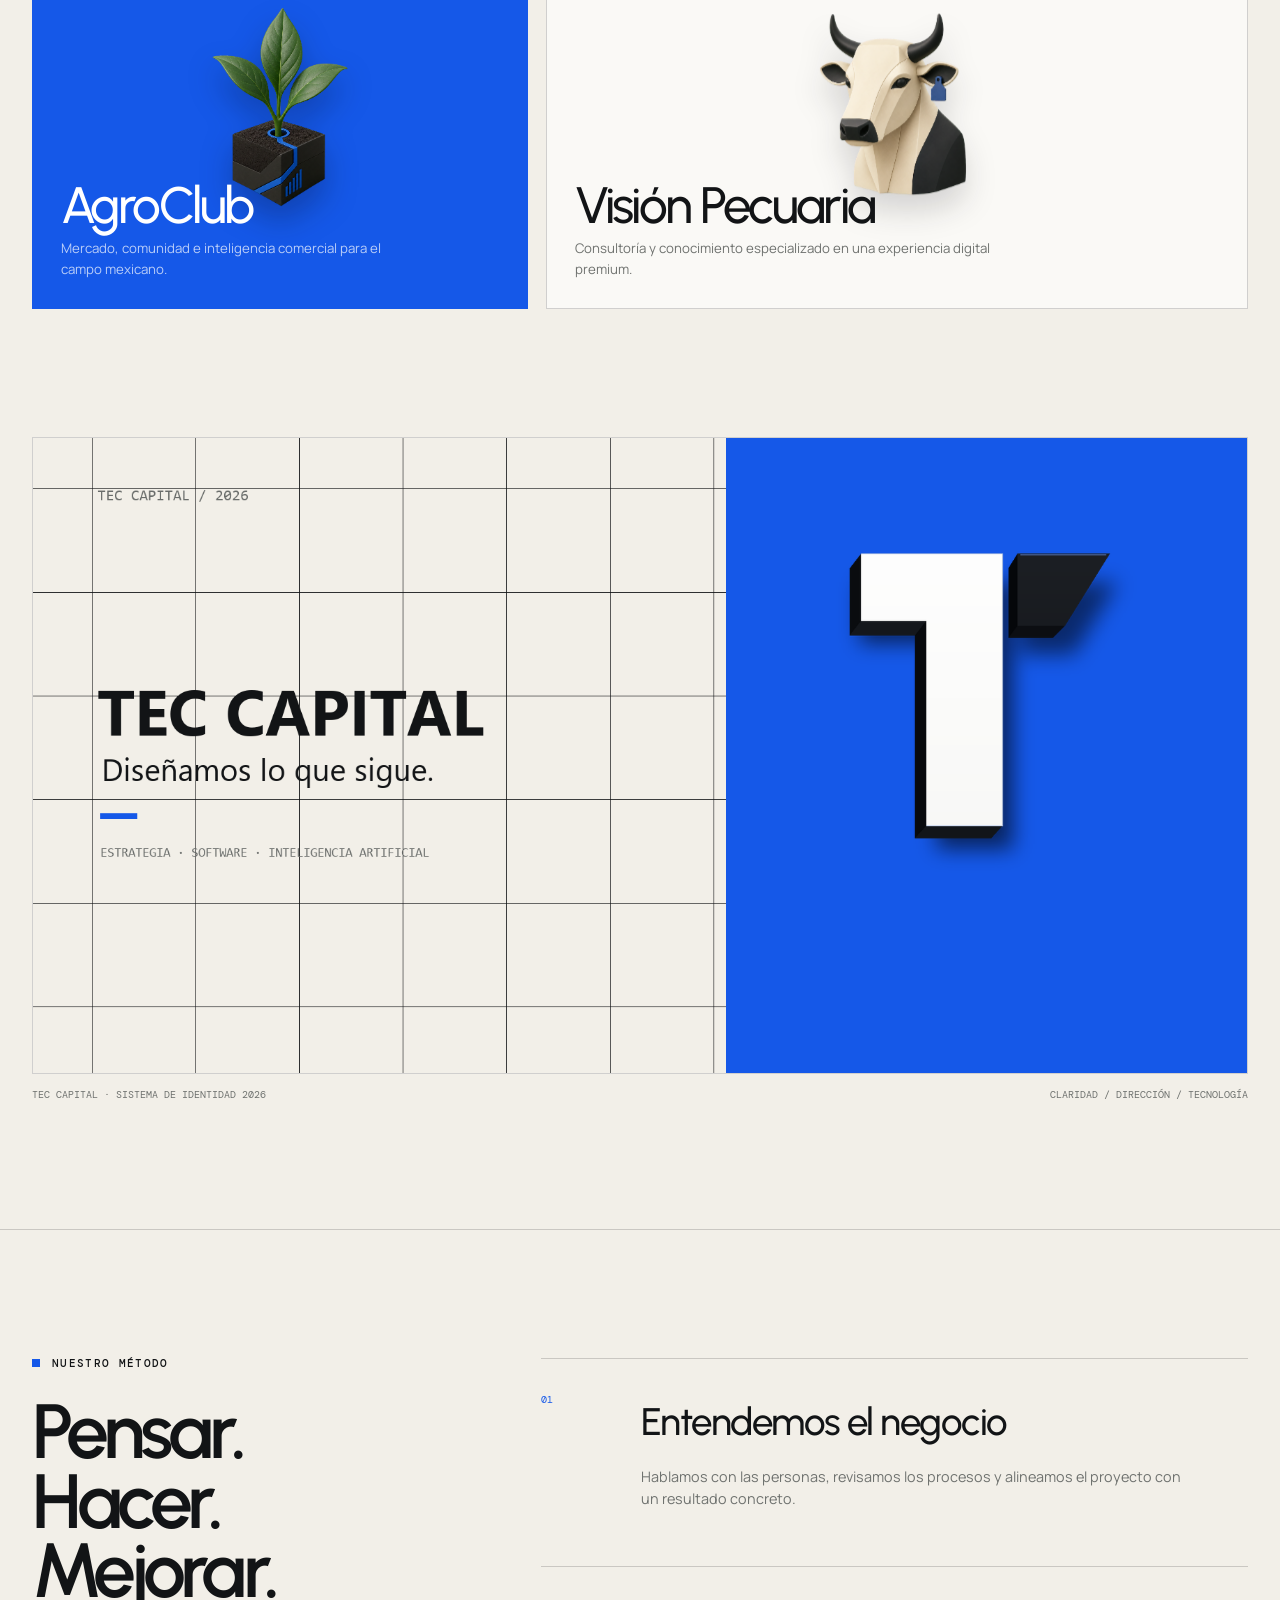
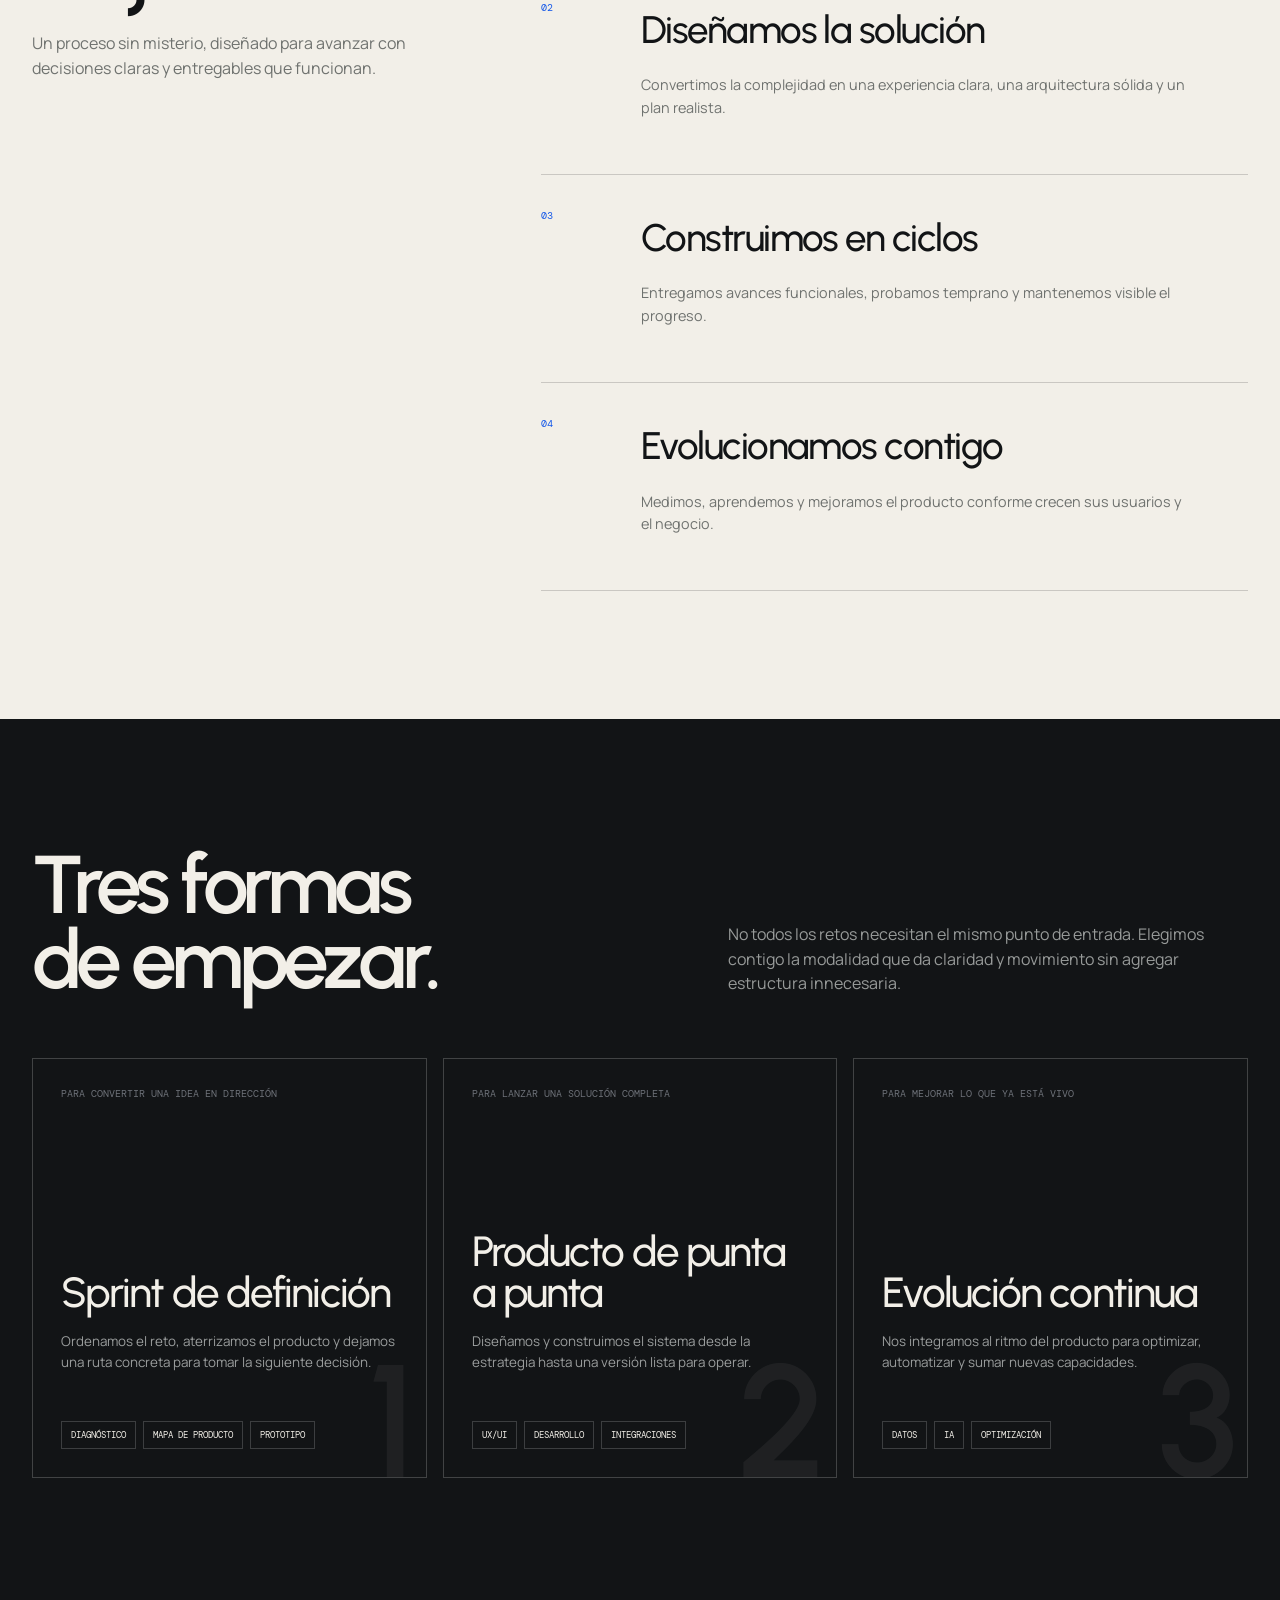
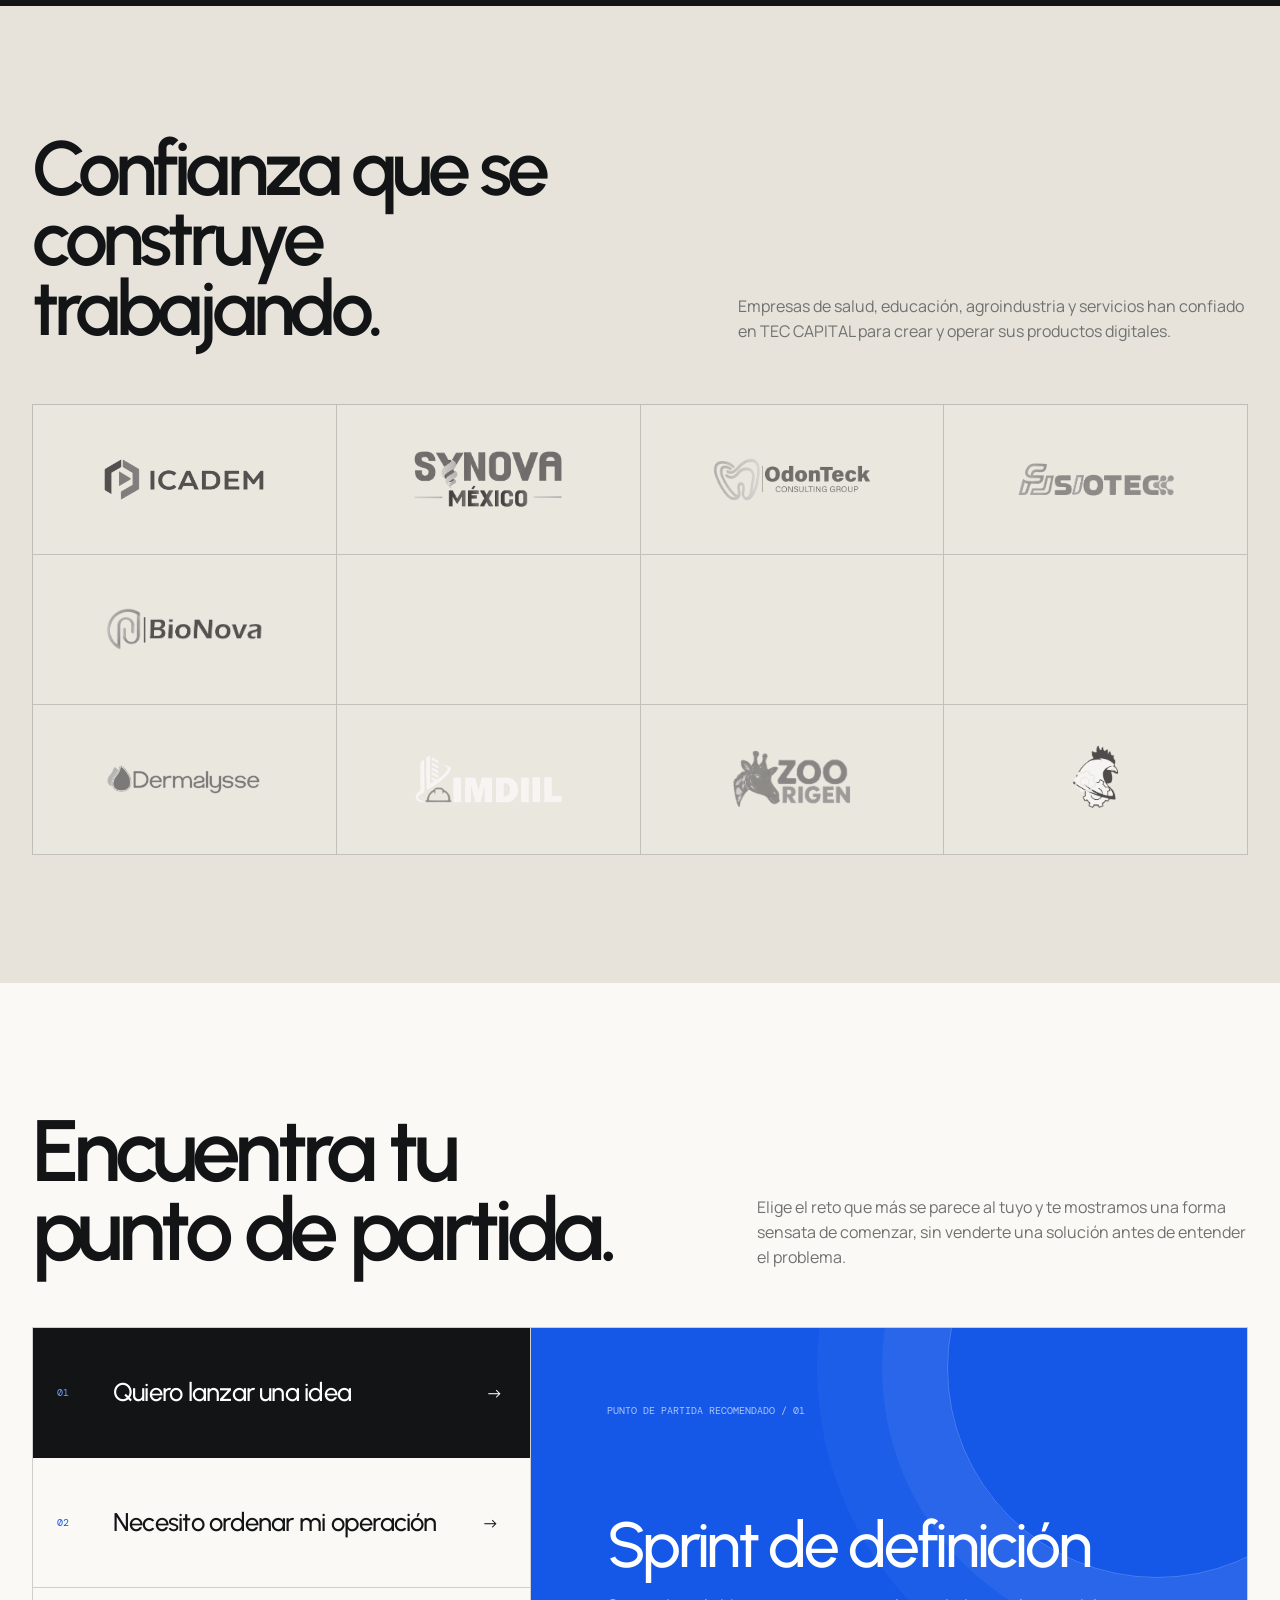
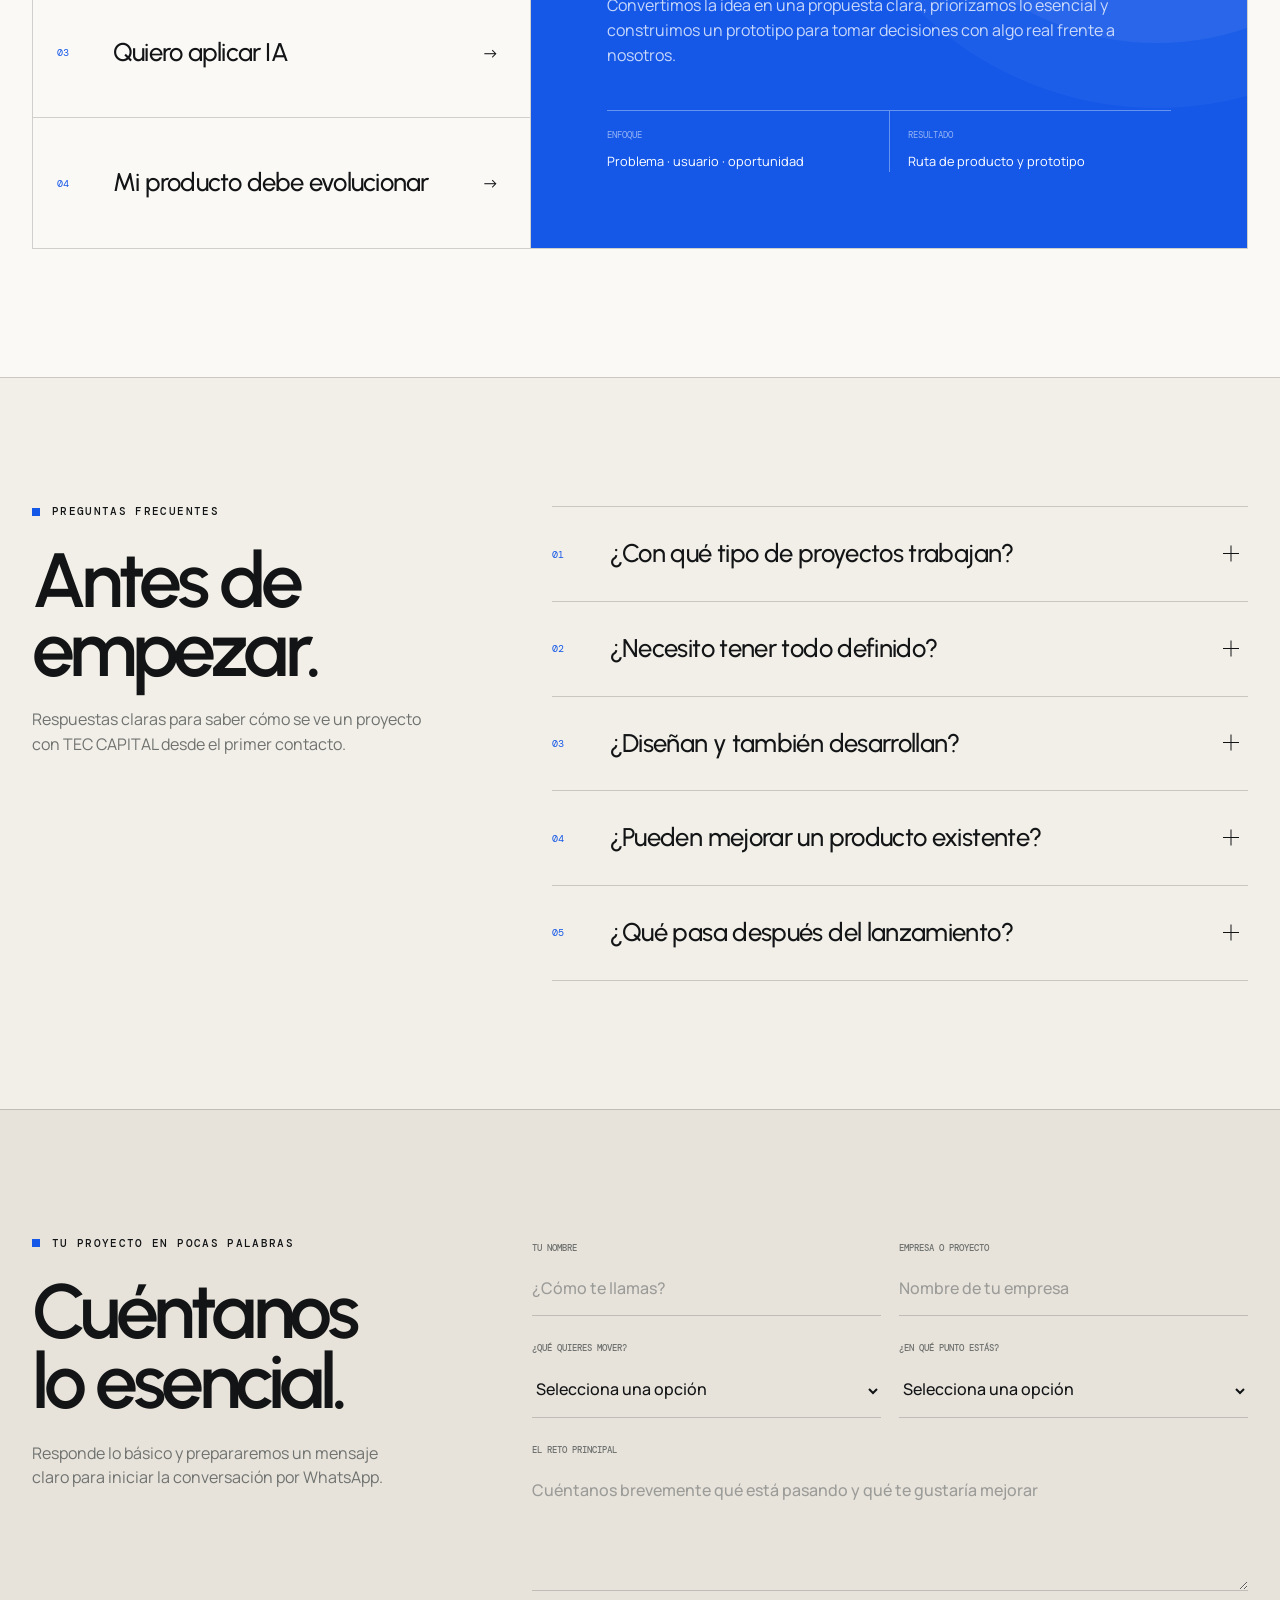
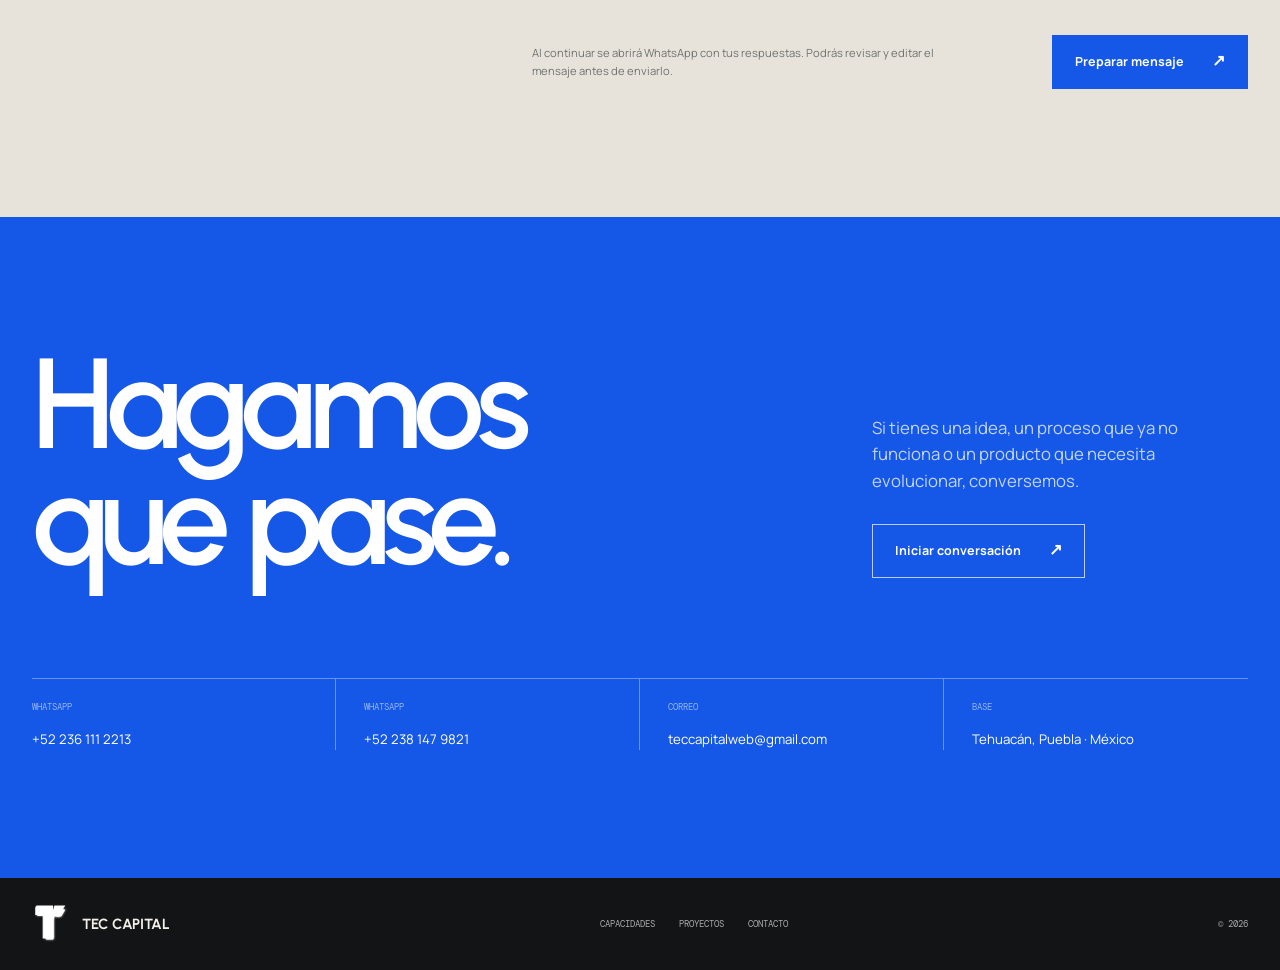
==== commit de4121a0: "Meta: etiqueta de verificación del dominio teccapitalweb.com" ====
--- a/index.html
+++ b/index.html
@@ -1,7 +1,8 @@
 <!DOCTYPE html>
 <html lang="es-MX">
 <head>
-  <meta charset="UTF-8">
+    <meta name="facebook-domain-verification" content="lrultqrizrrdzvqgea0pk4r7nqjkyc" />
+<meta charset="UTF-8">
   <meta name="viewport" content="width=device-width, initial-scale=1, viewport-fit=cover">
   <meta name="theme-color" content="#f2efe8">
   <title>TEC CAPITAL — Diseñamos lo que sigue</title>
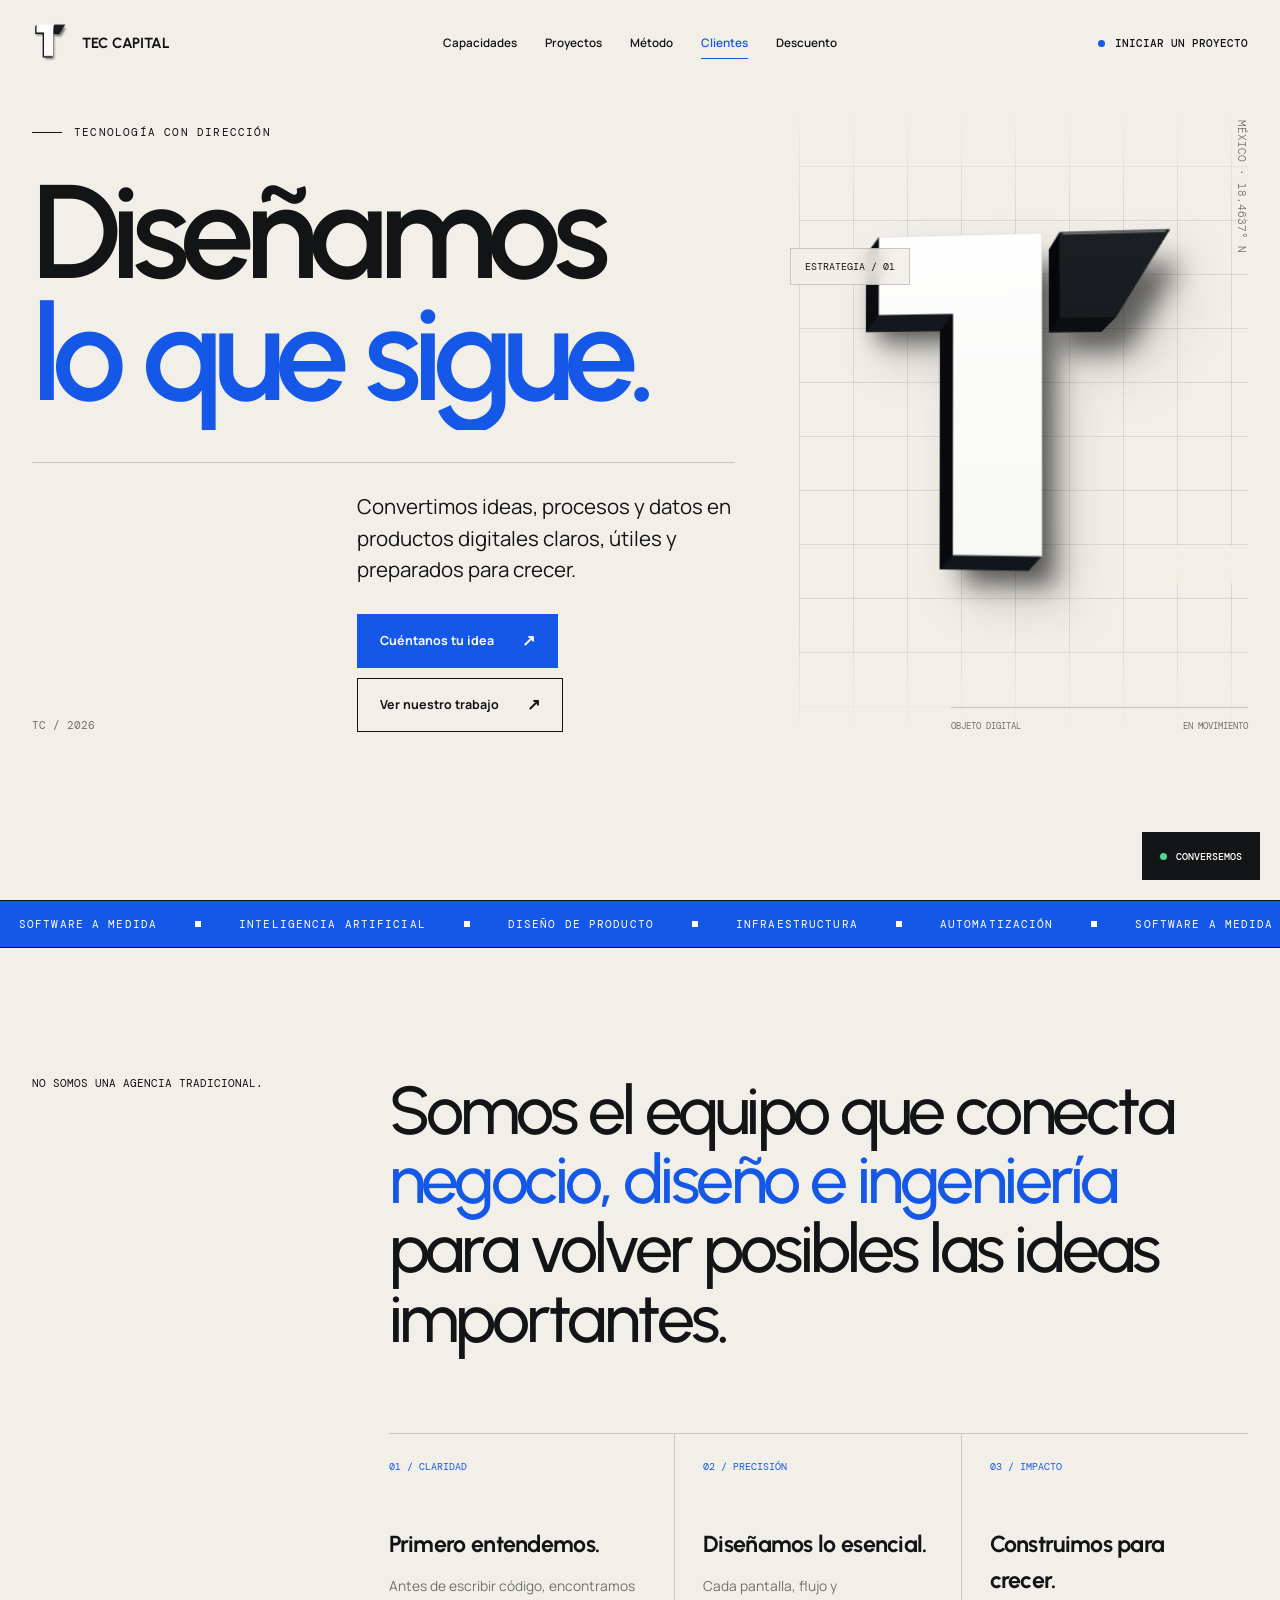
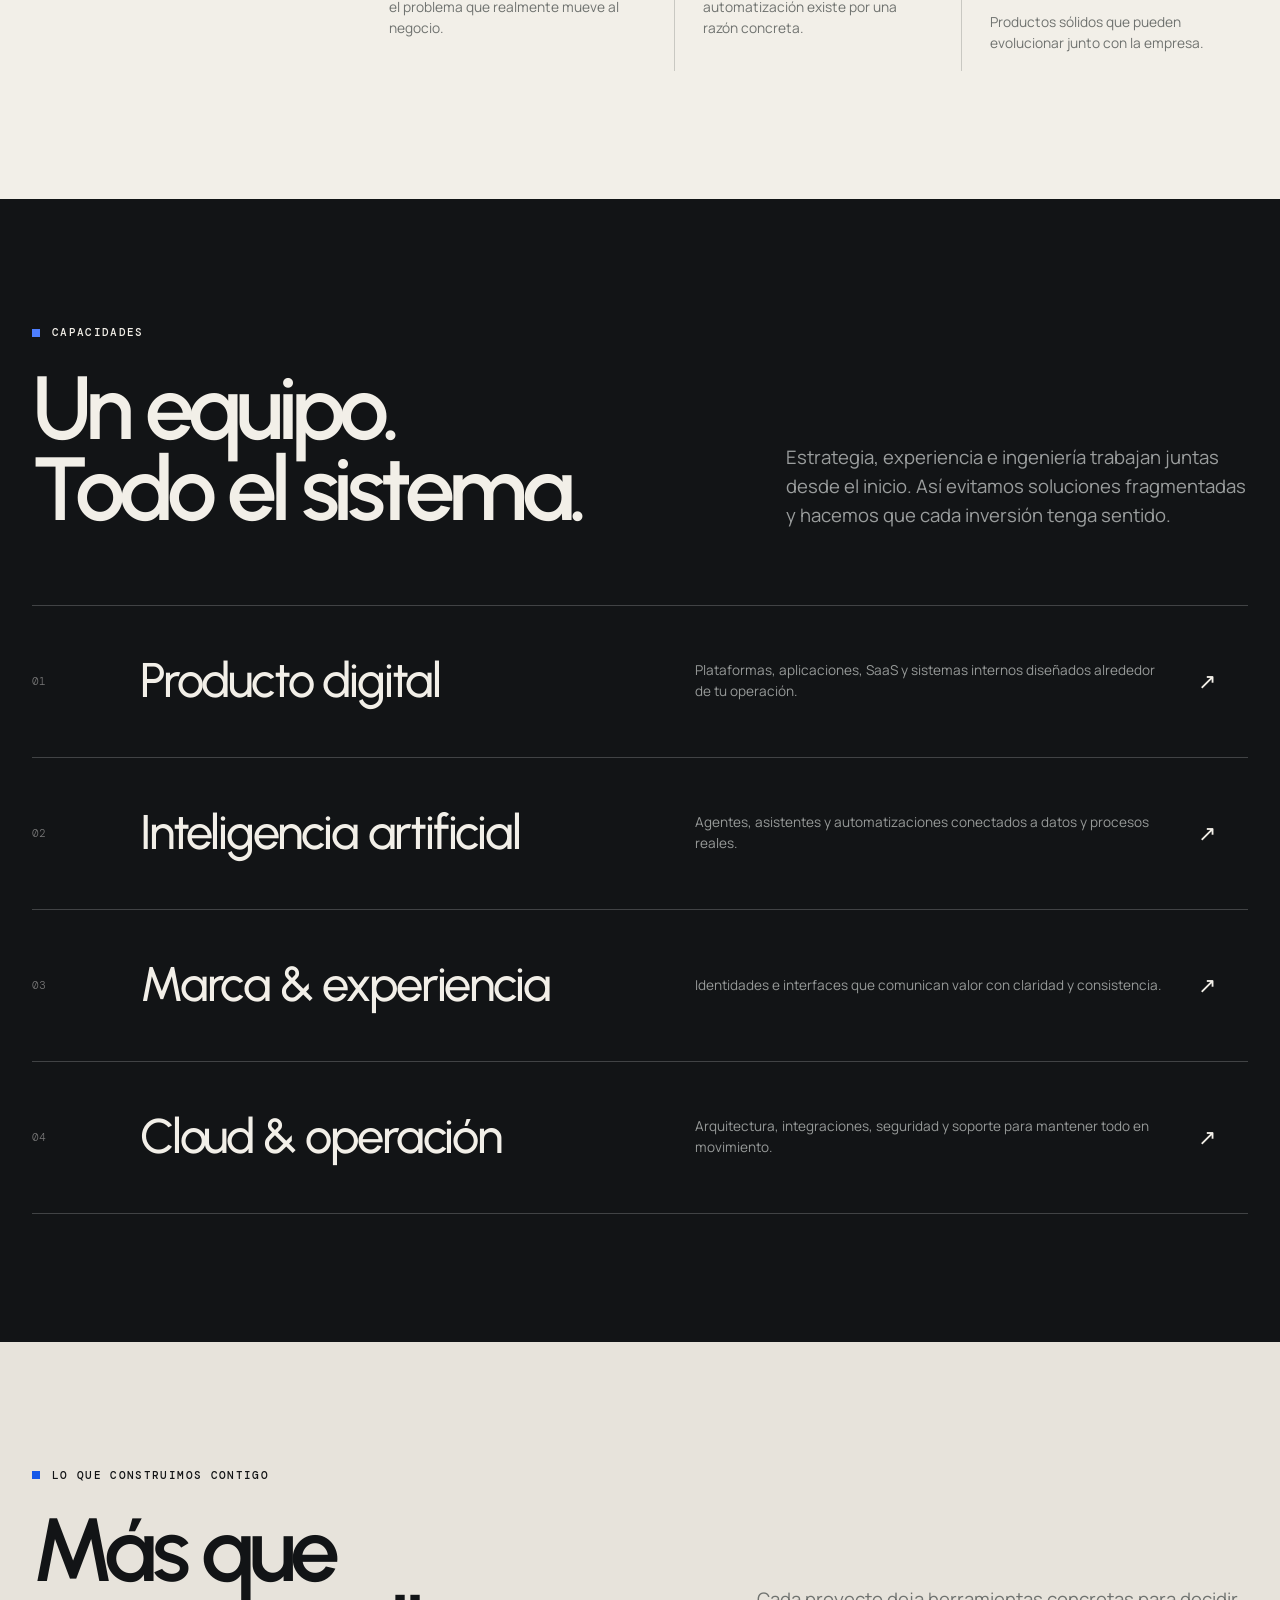
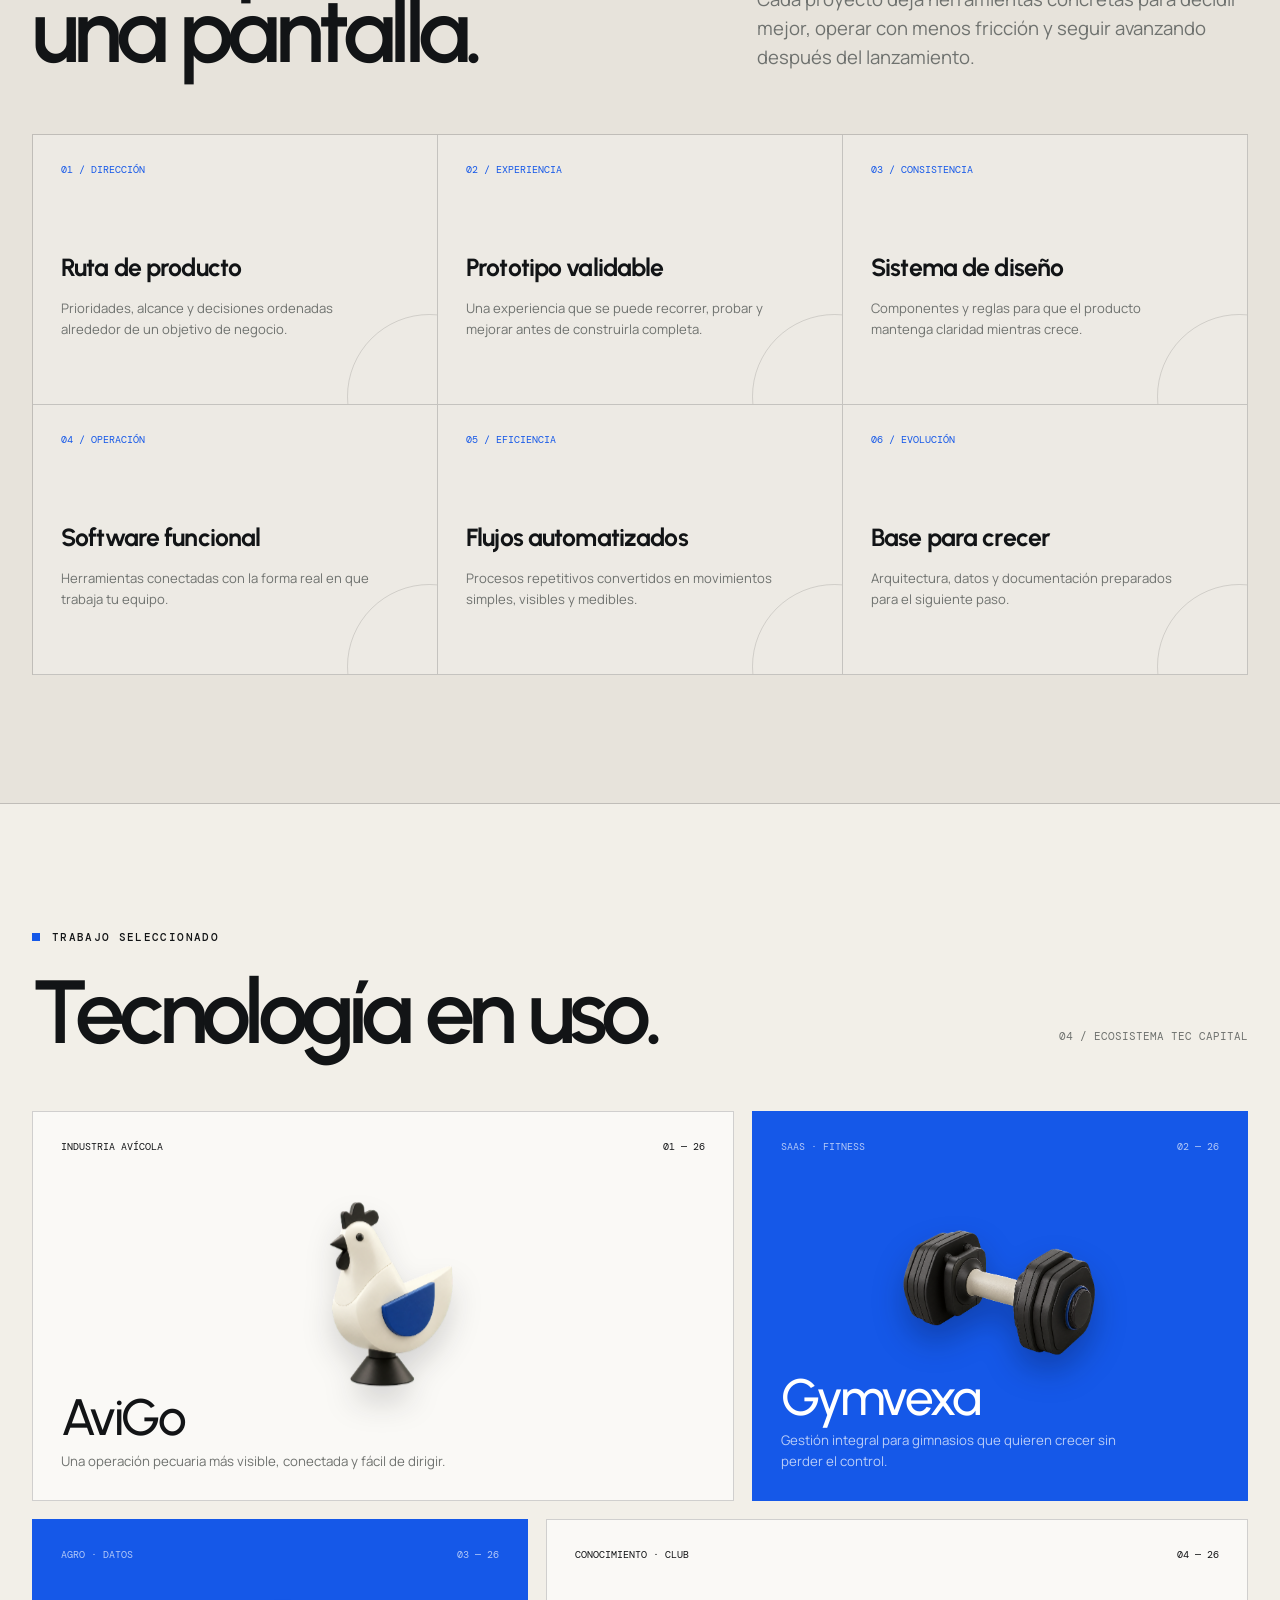
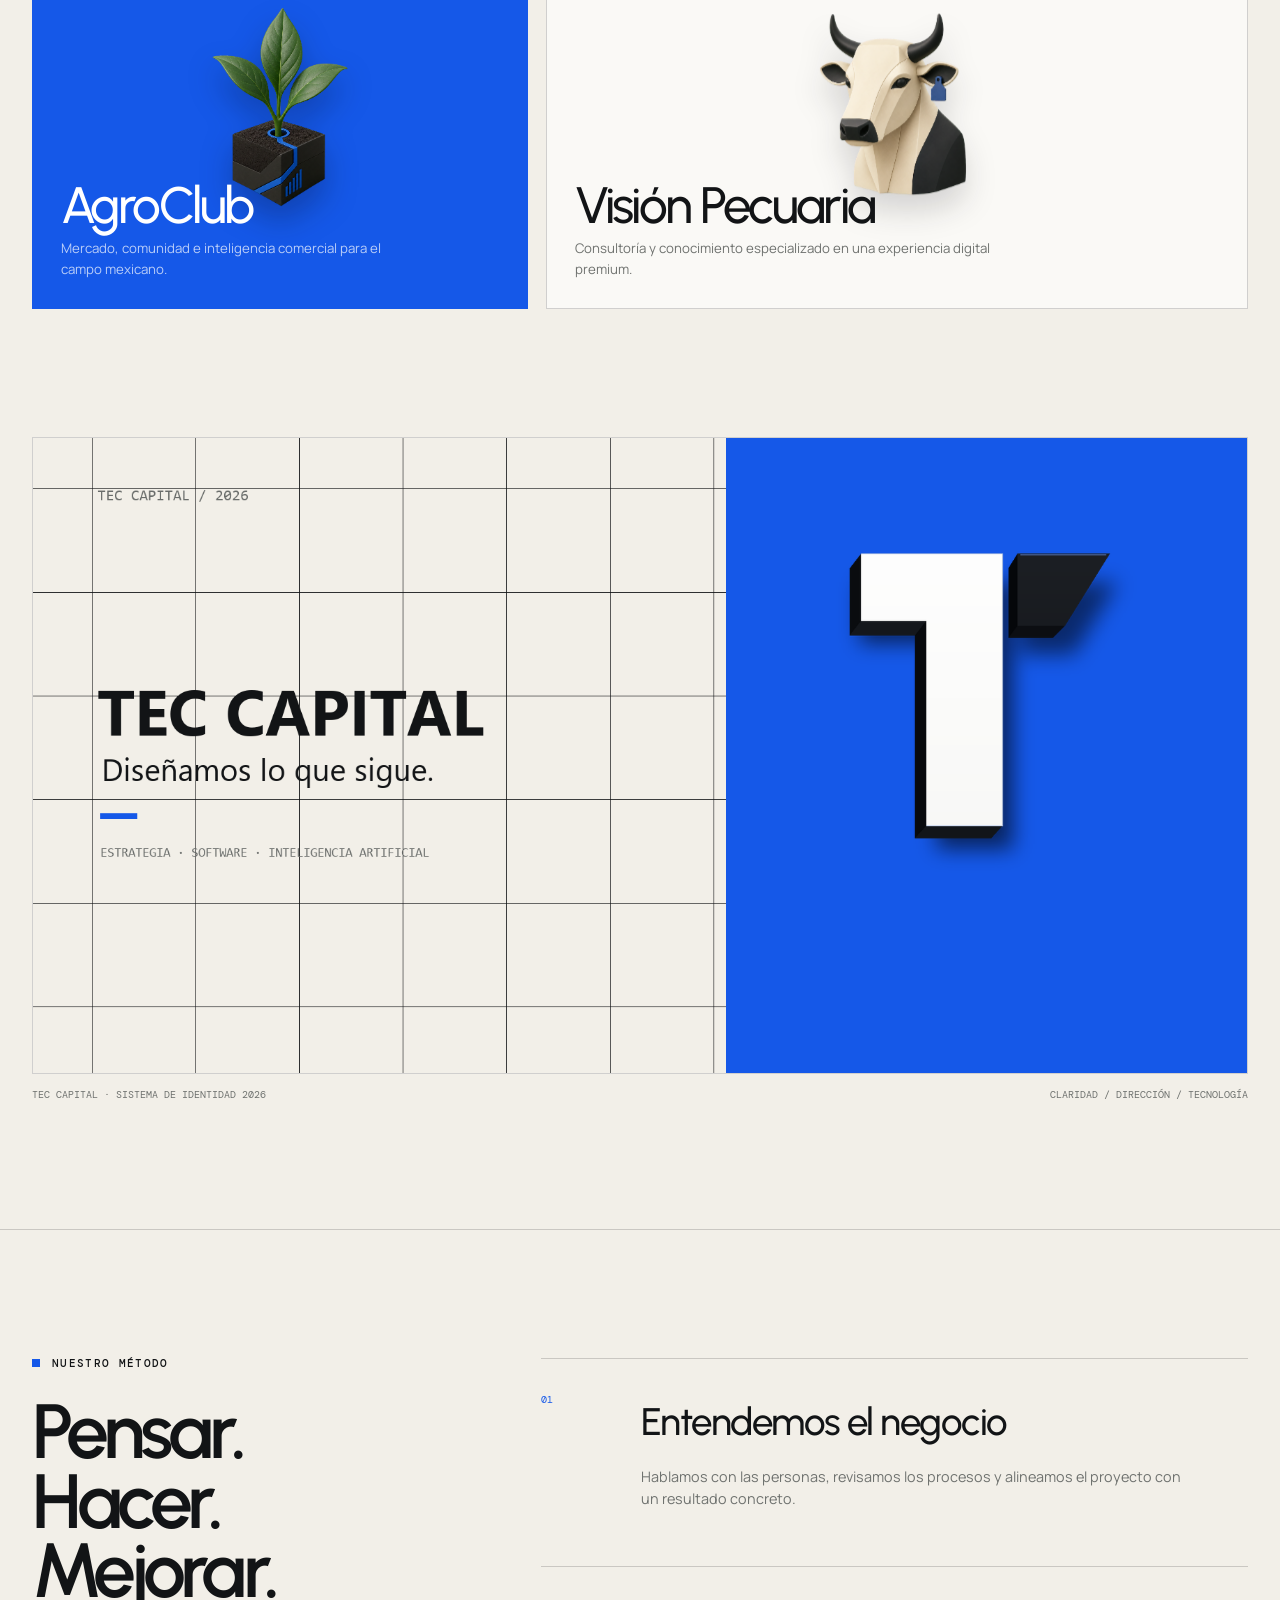
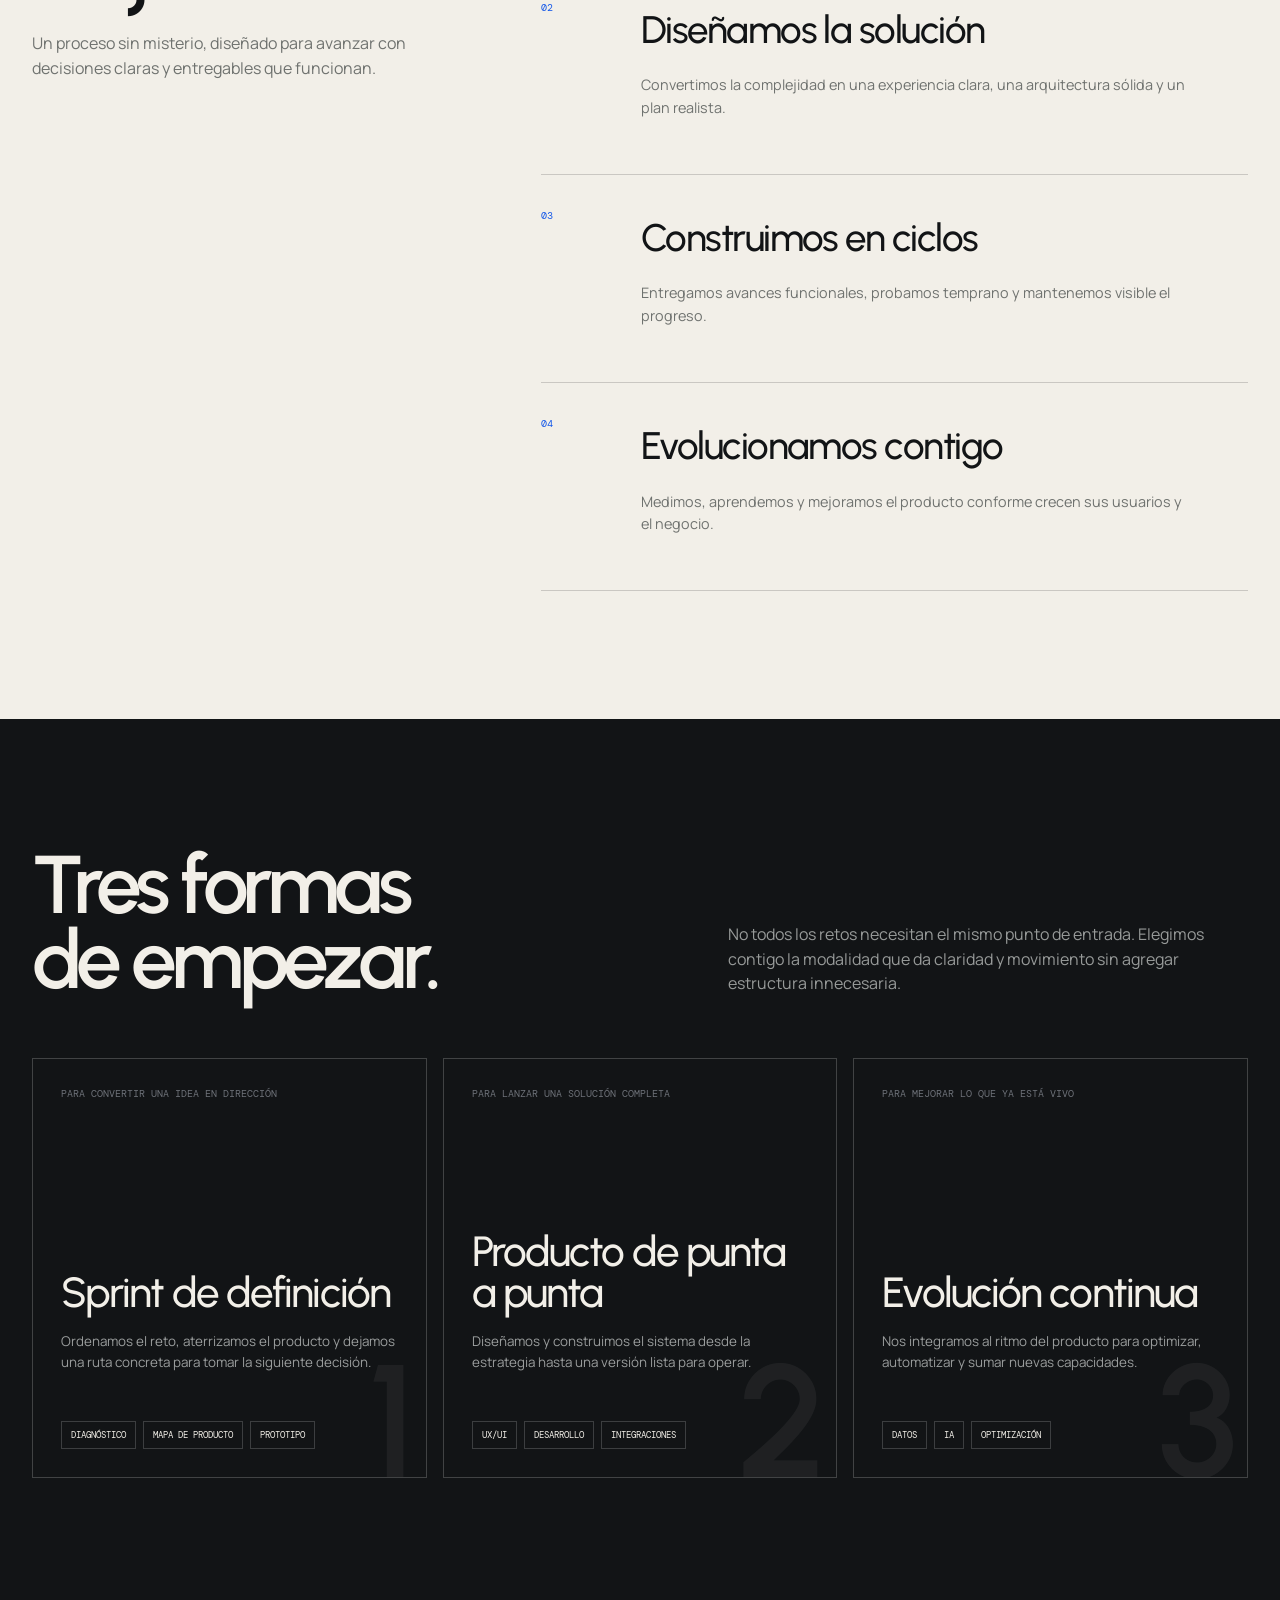
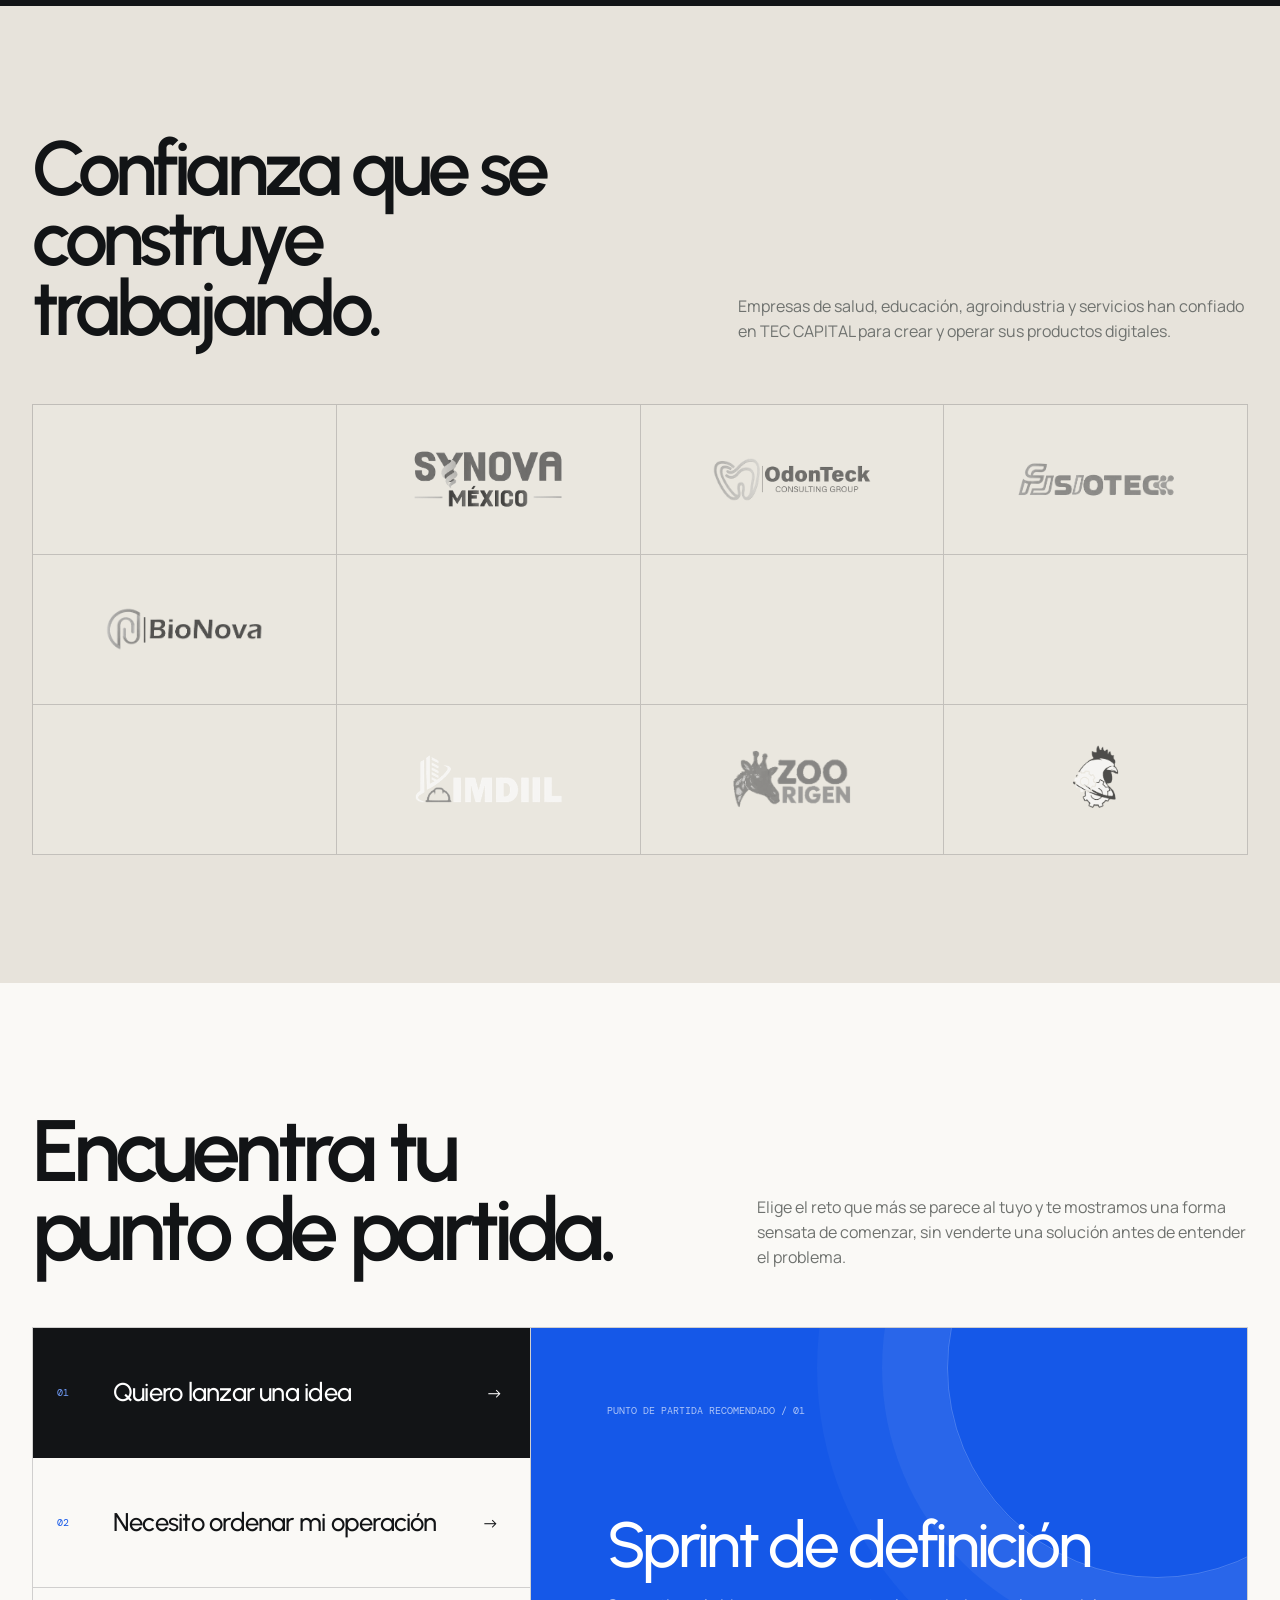
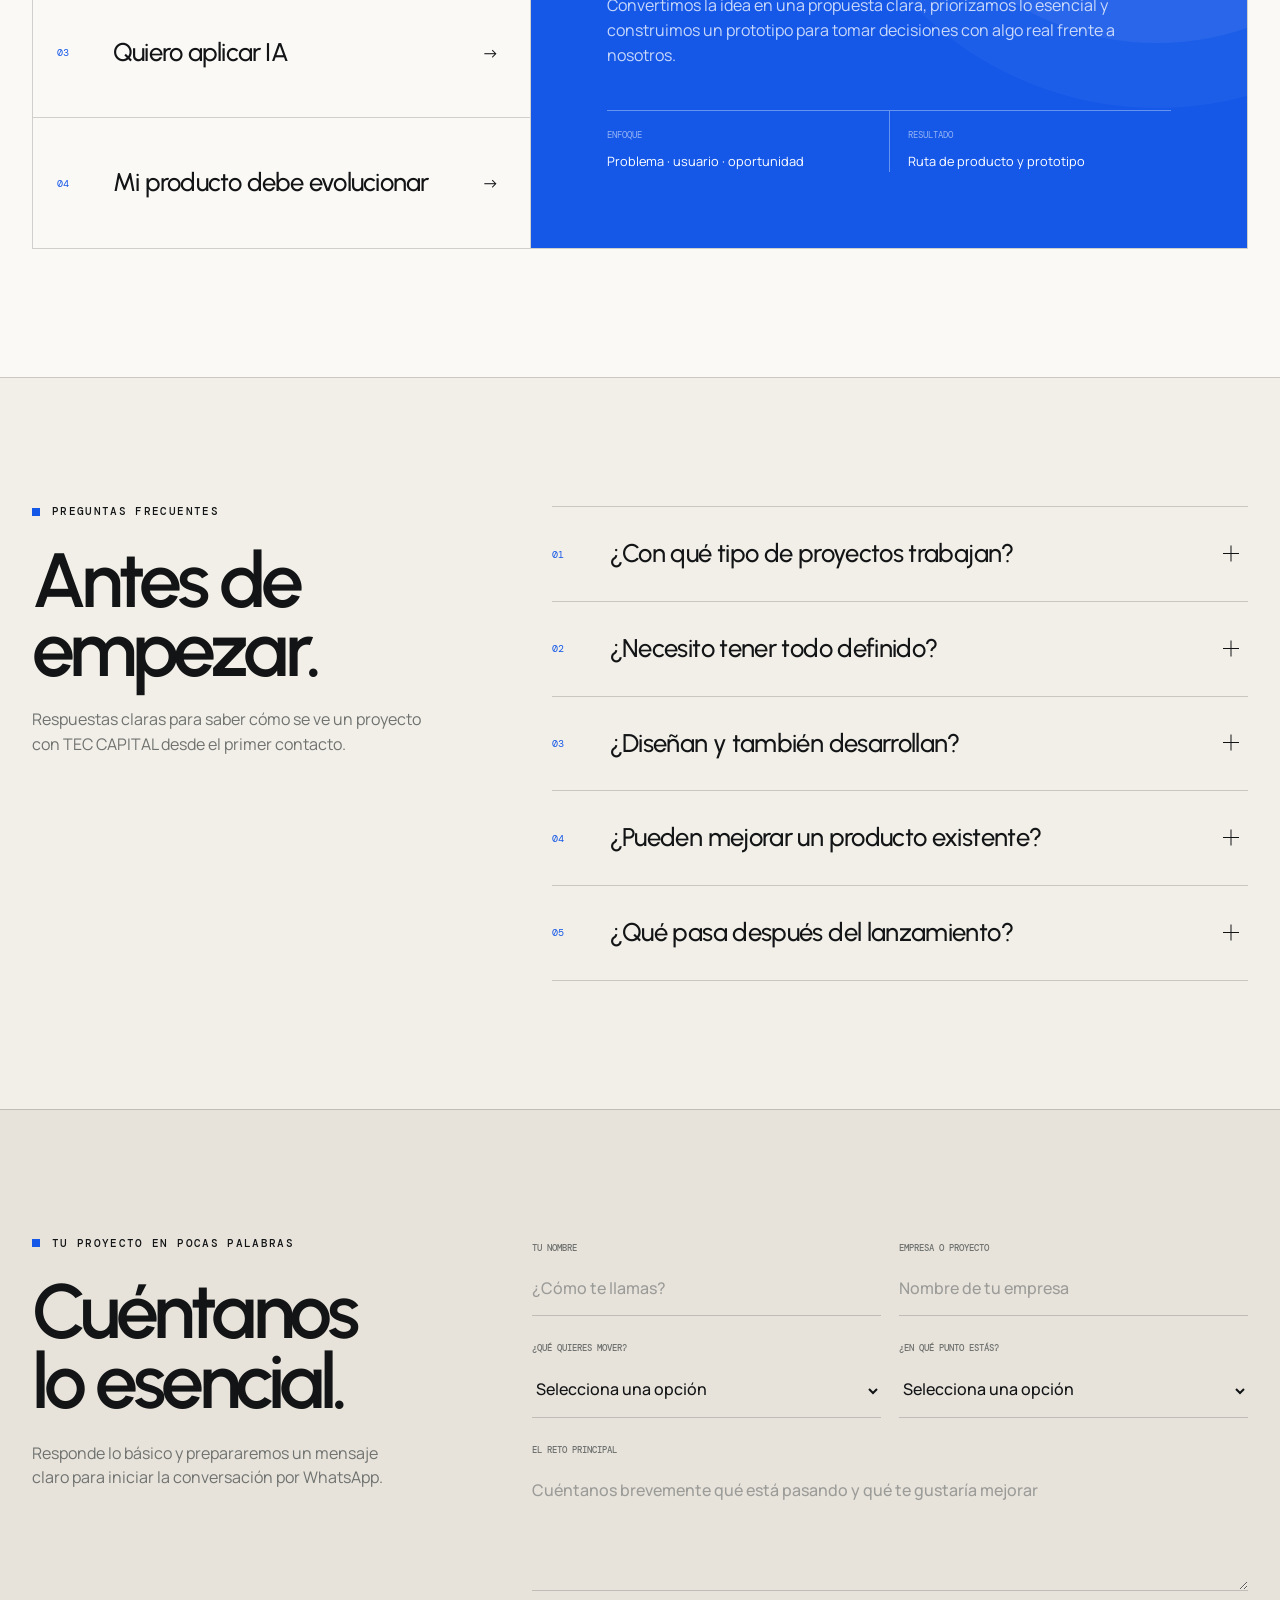
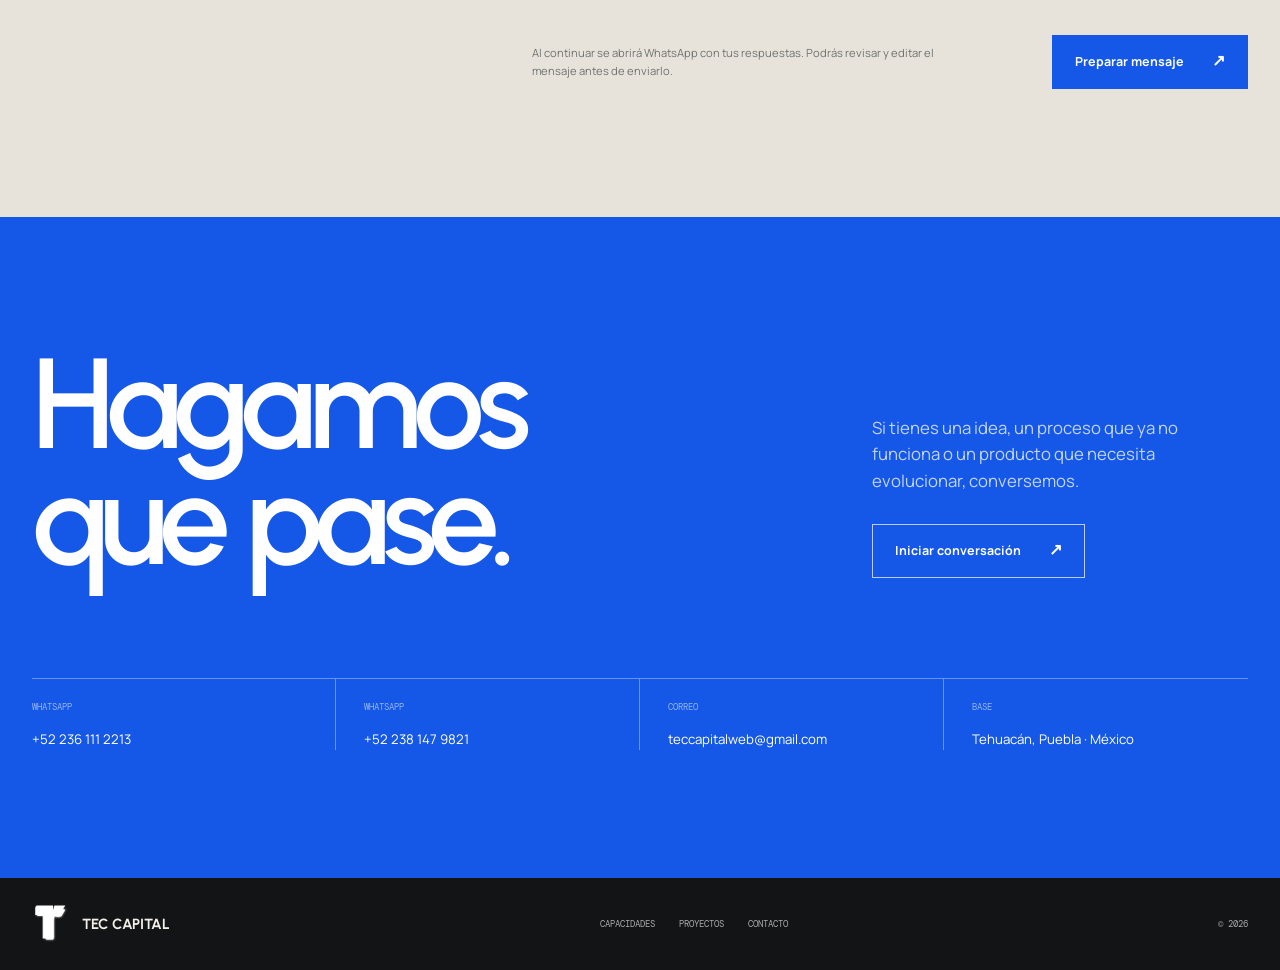
==== commit 82b54781: "Orden de las etiquetas meta en head" ====
--- a/index.html
+++ b/index.html
@@ -1,8 +1,8 @@
 <!DOCTYPE html>
 <html lang="es-MX">
 <head>
-    <meta name="facebook-domain-verification" content="lrultqrizrrdzvqgea0pk4r7nqjkyc" />
-<meta charset="UTF-8">
+  <meta charset="UTF-8">
+  <meta name="facebook-domain-verification" content="lrultqrizrrdzvqgea0pk4r7nqjkyc" />
   <meta name="viewport" content="width=device-width, initial-scale=1, viewport-fit=cover">
   <meta name="theme-color" content="#f2efe8">
   <title>TEC CAPITAL — Diseñamos lo que sigue</title>
